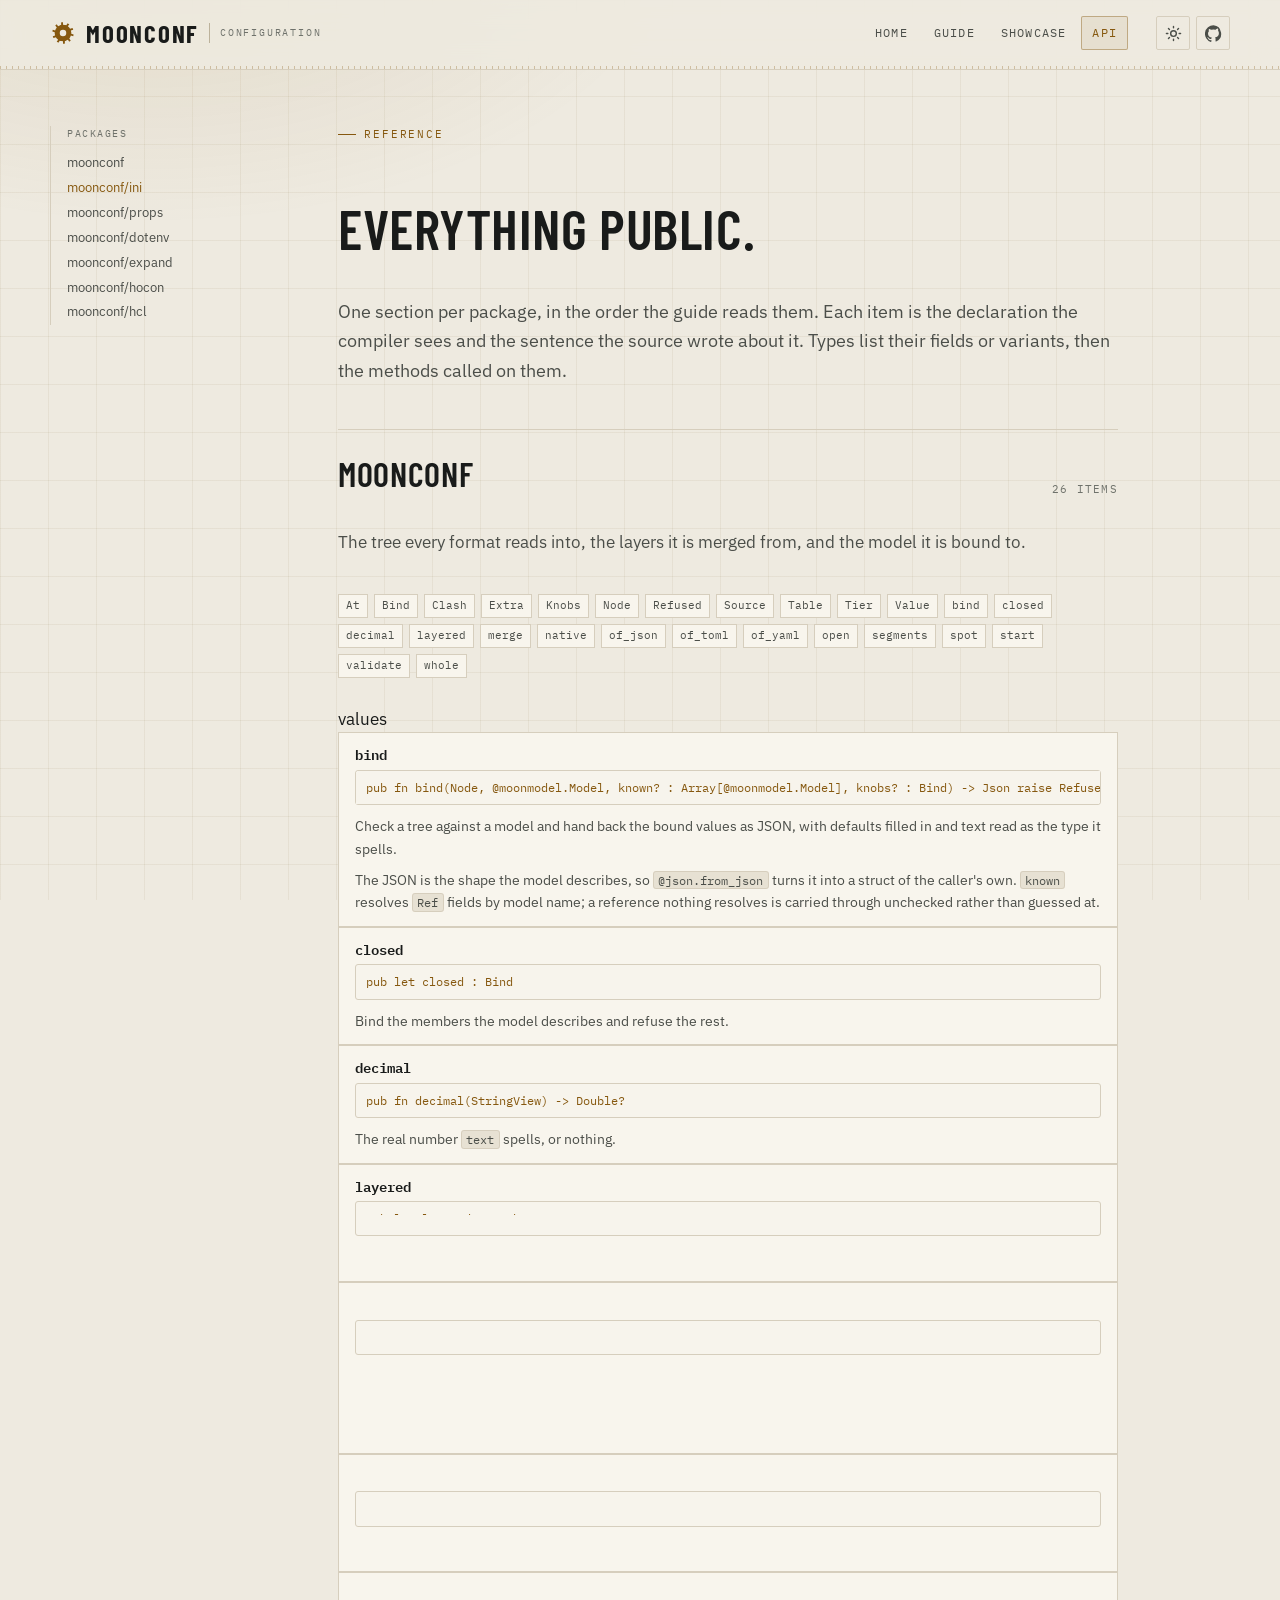
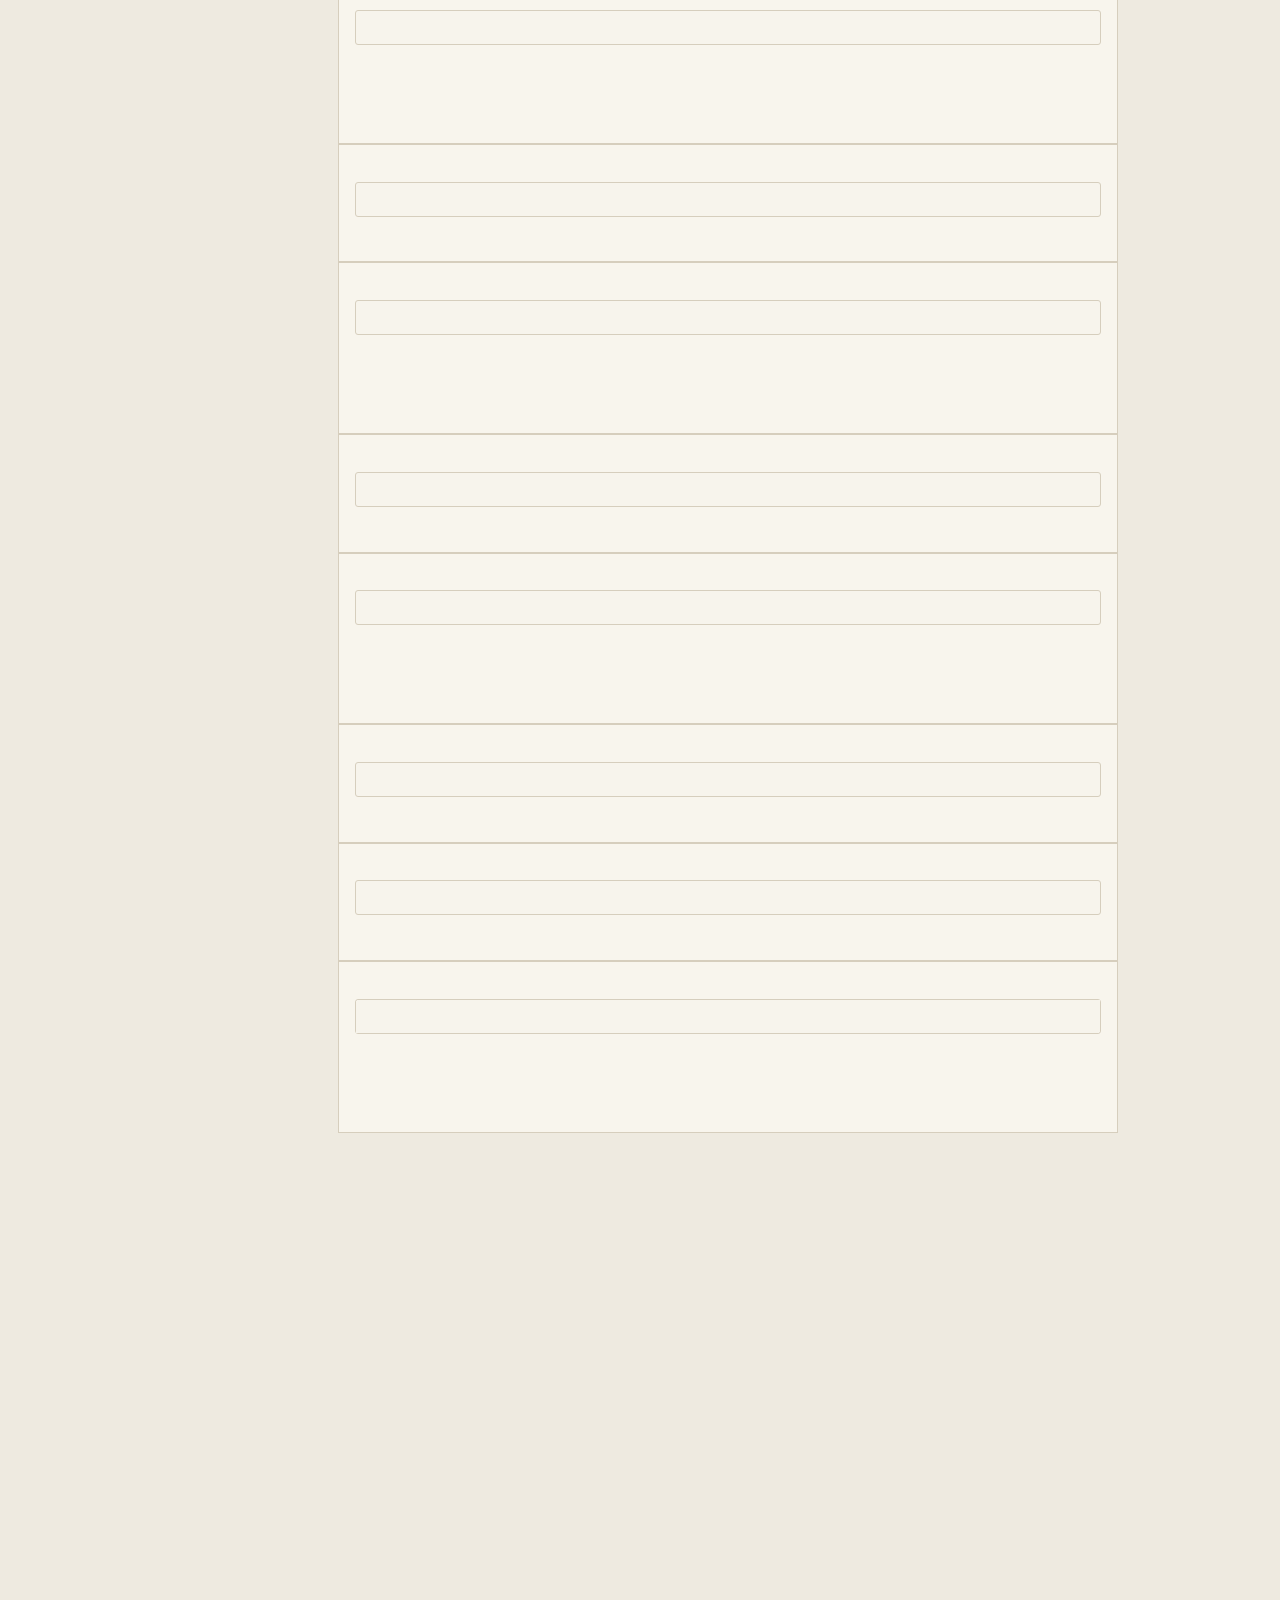
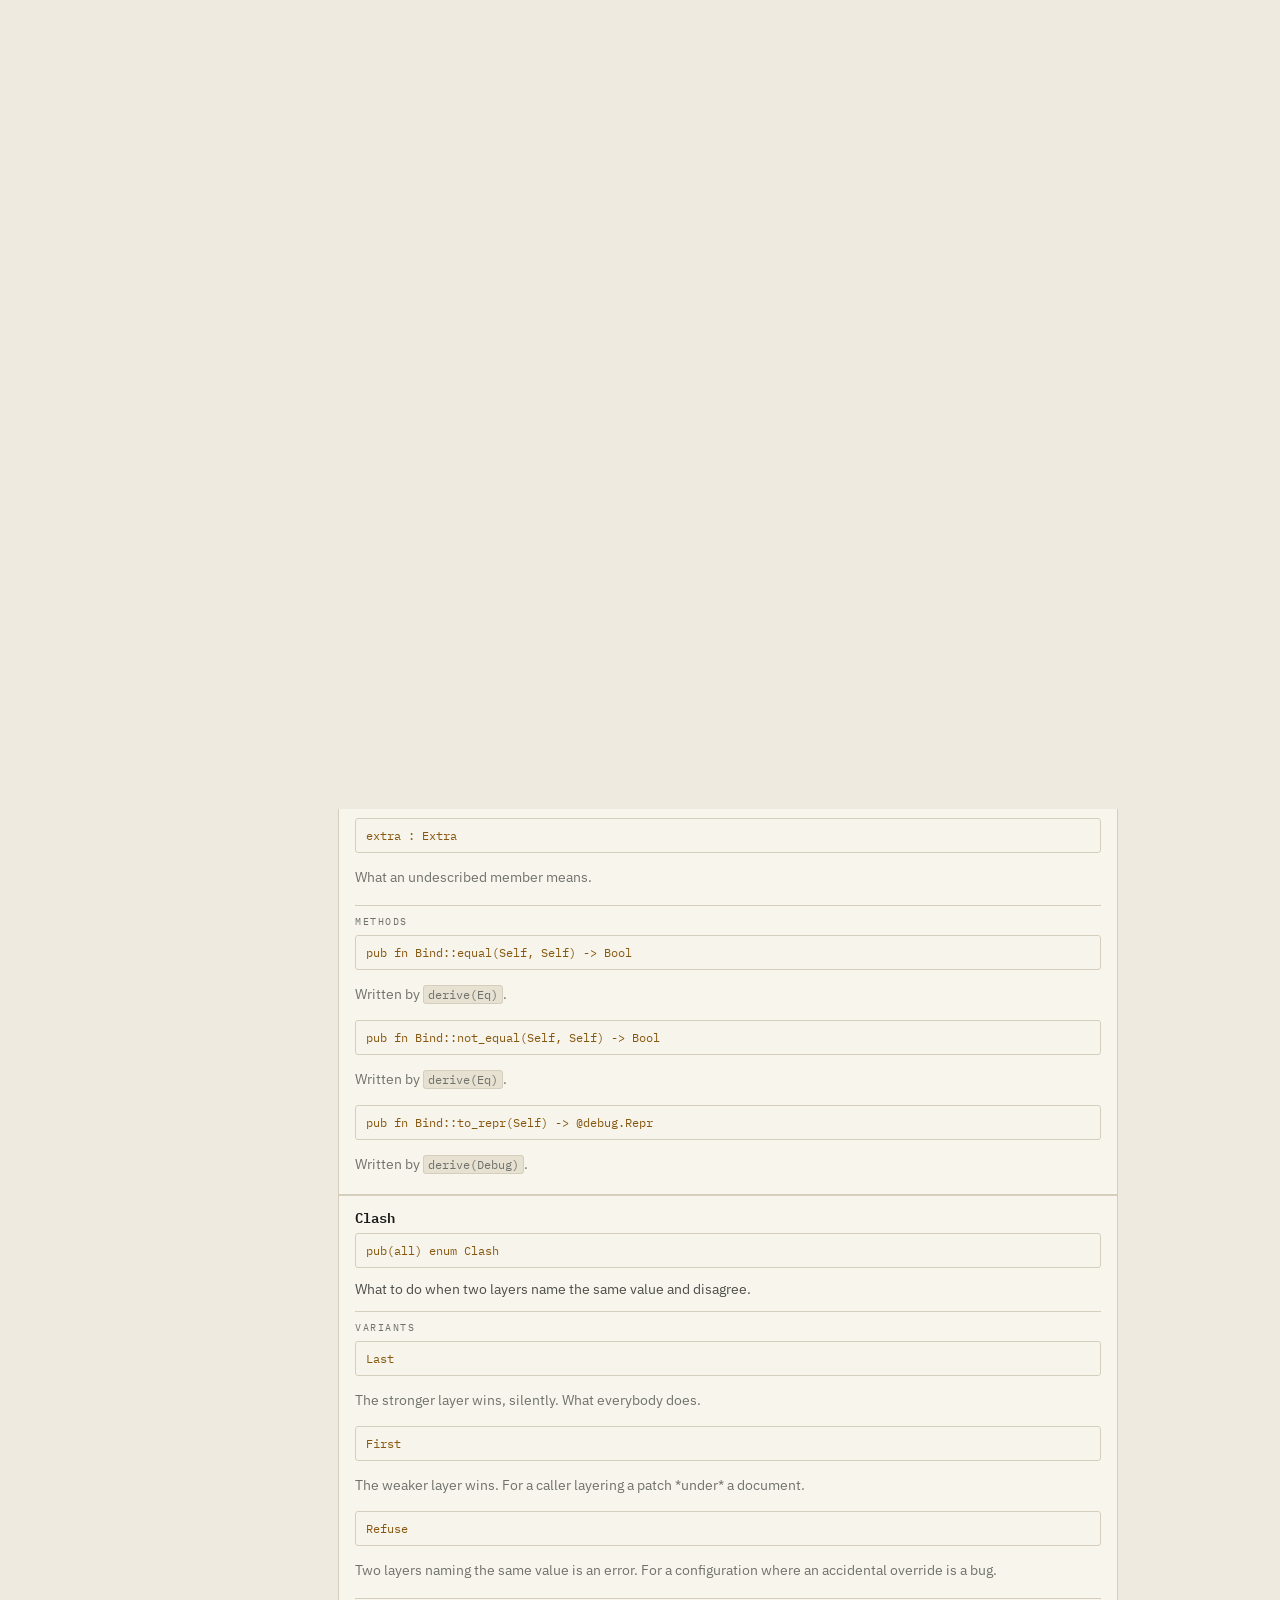
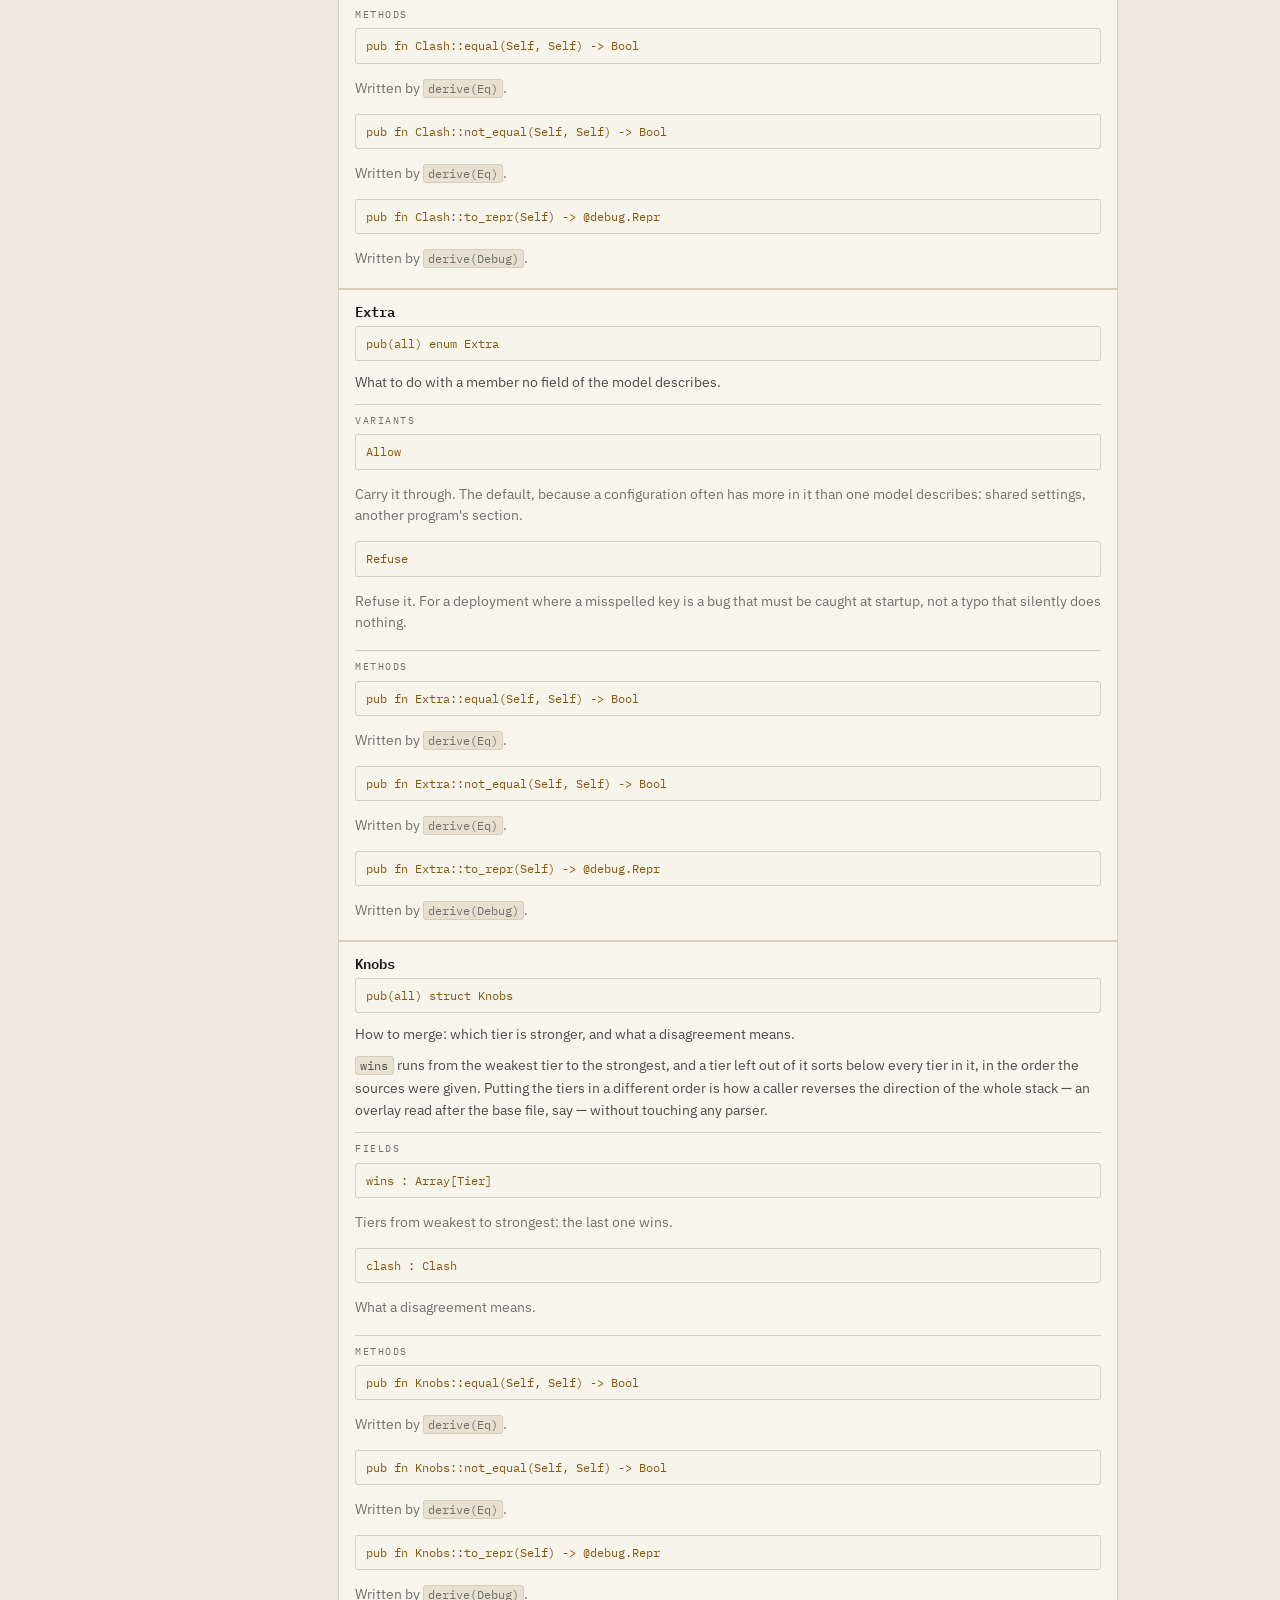
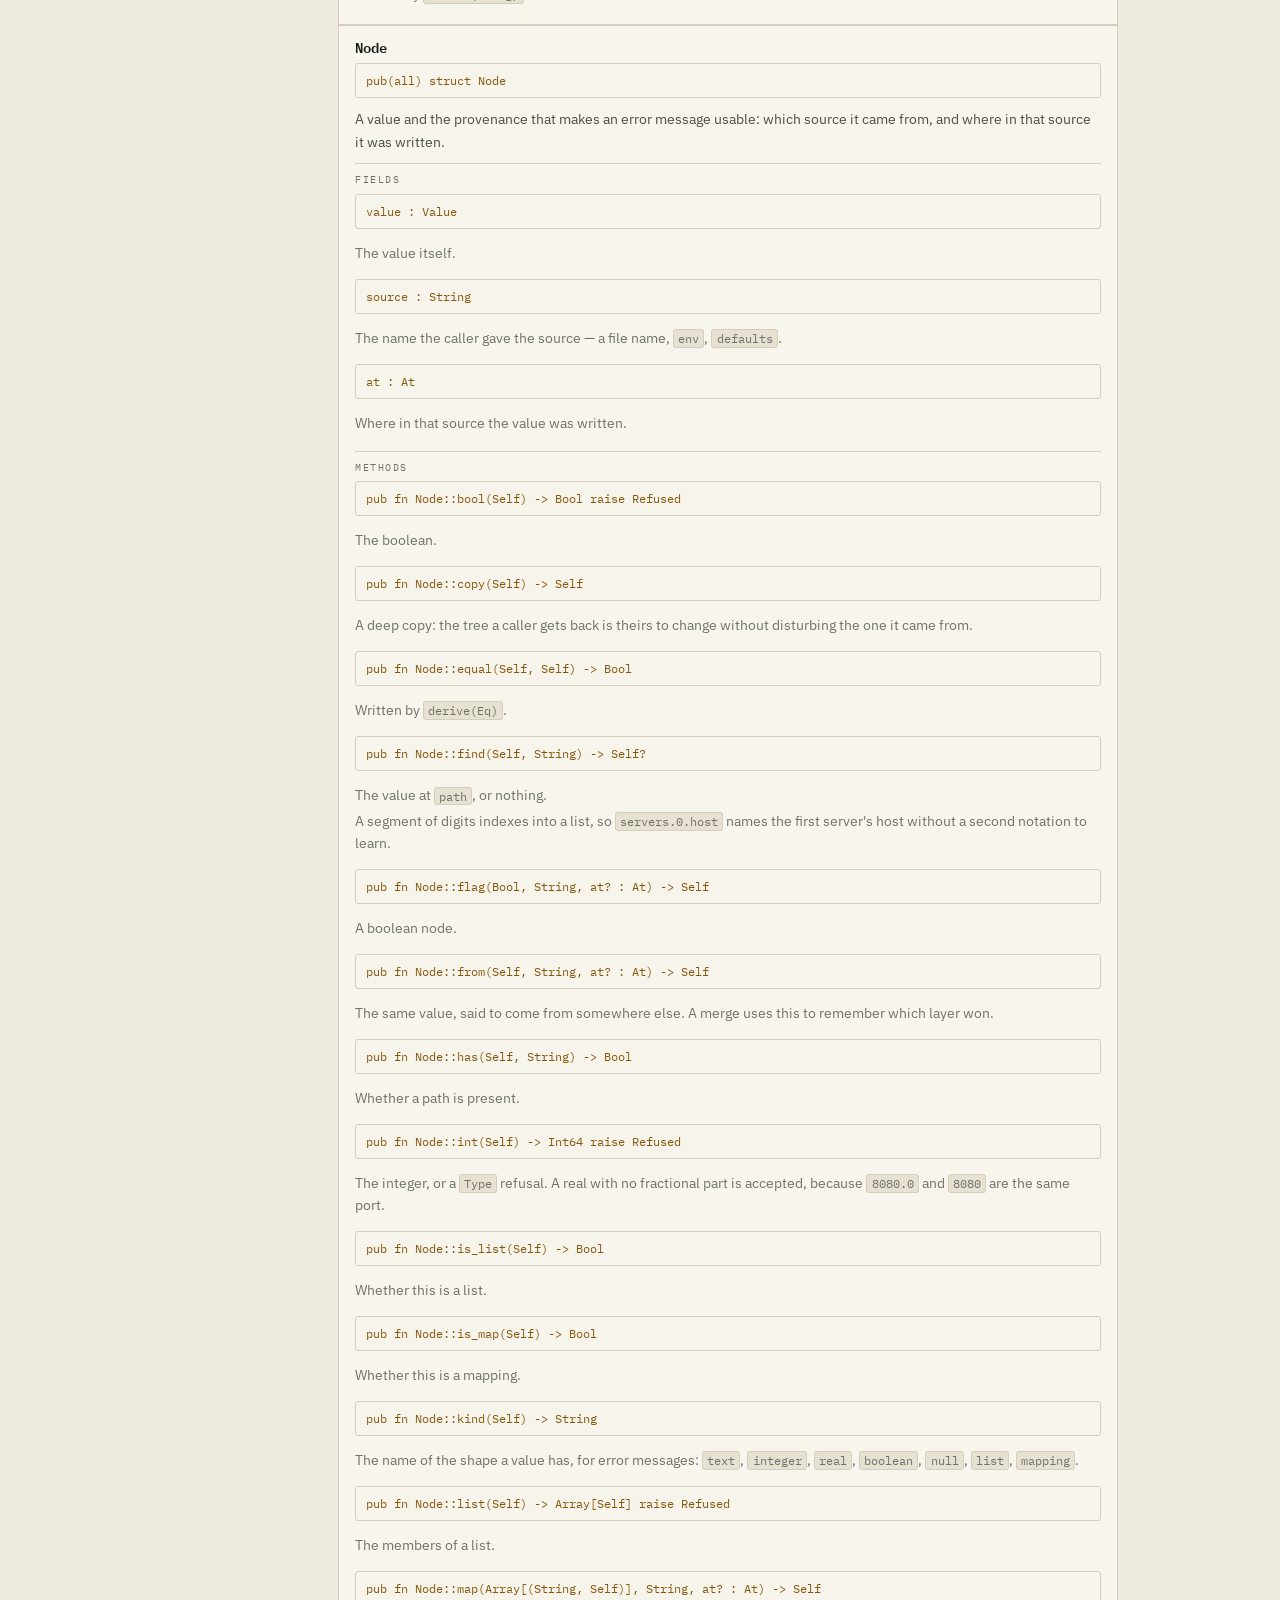
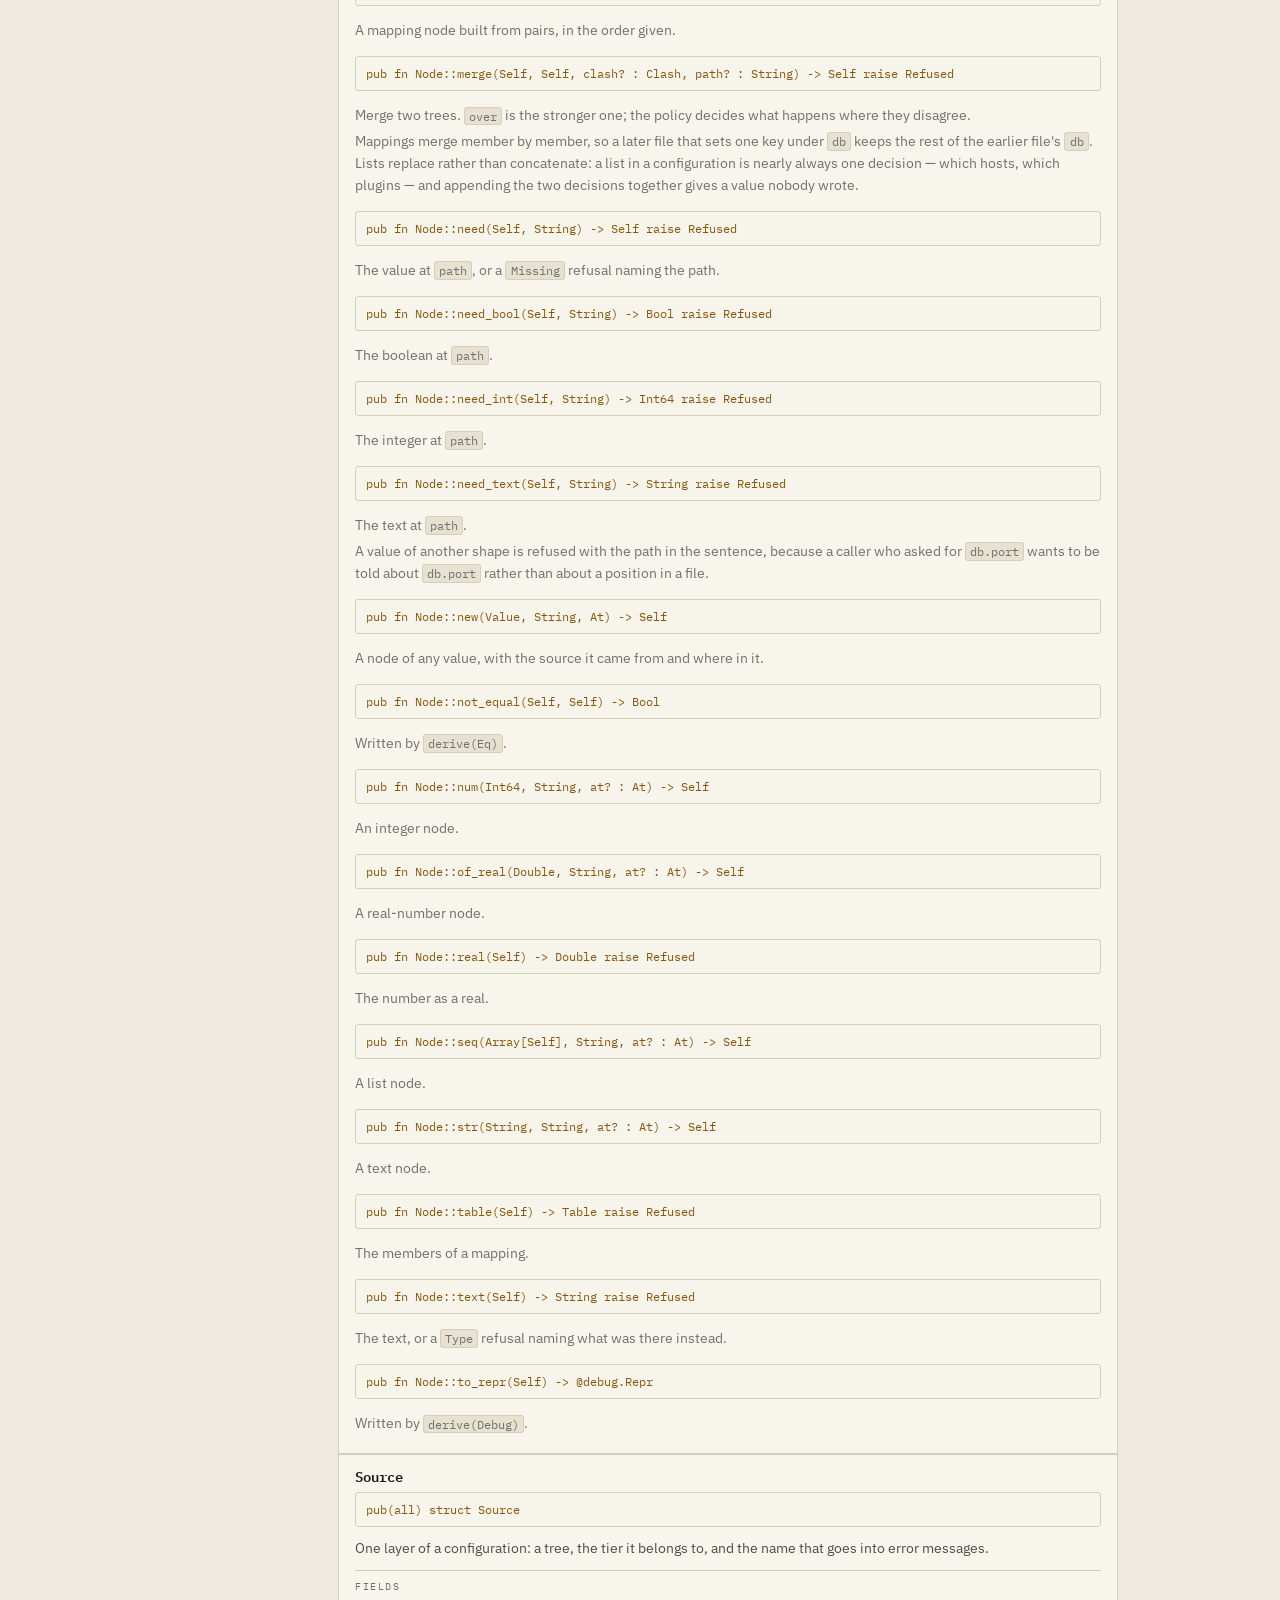
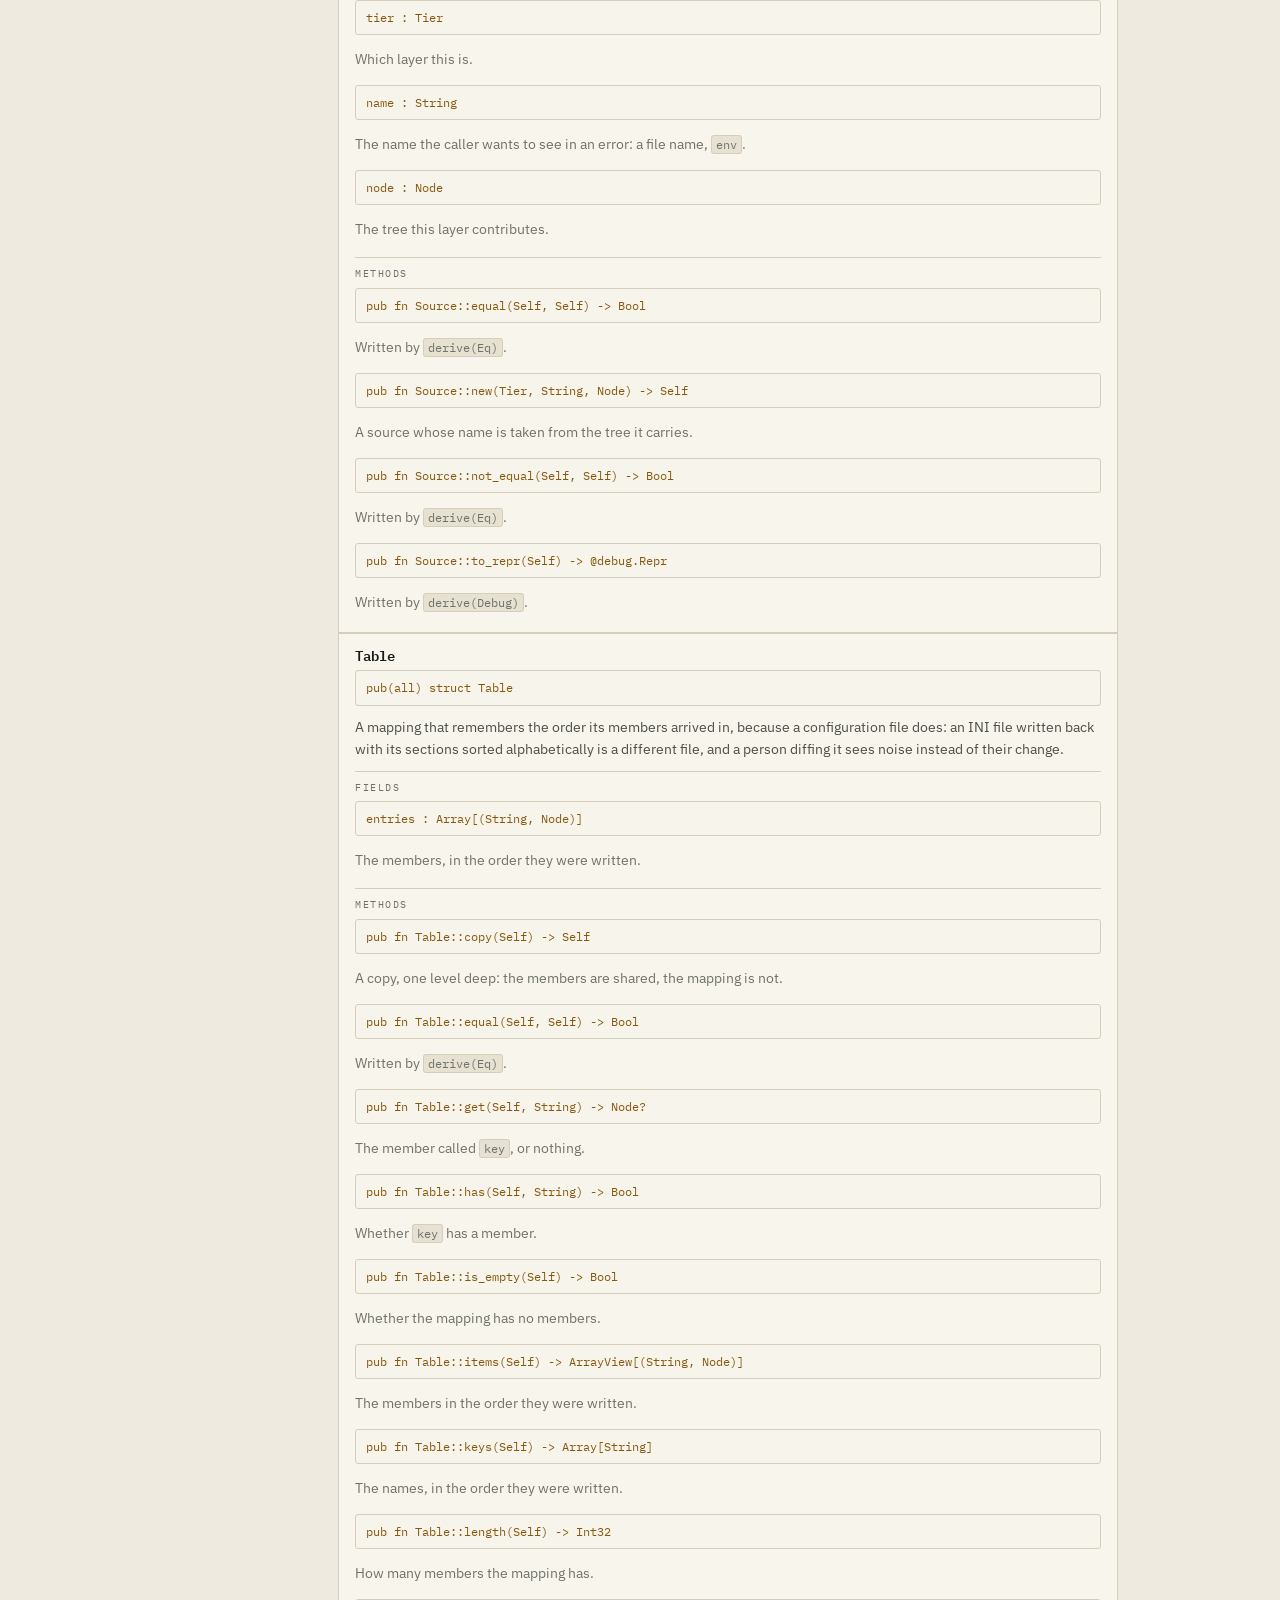
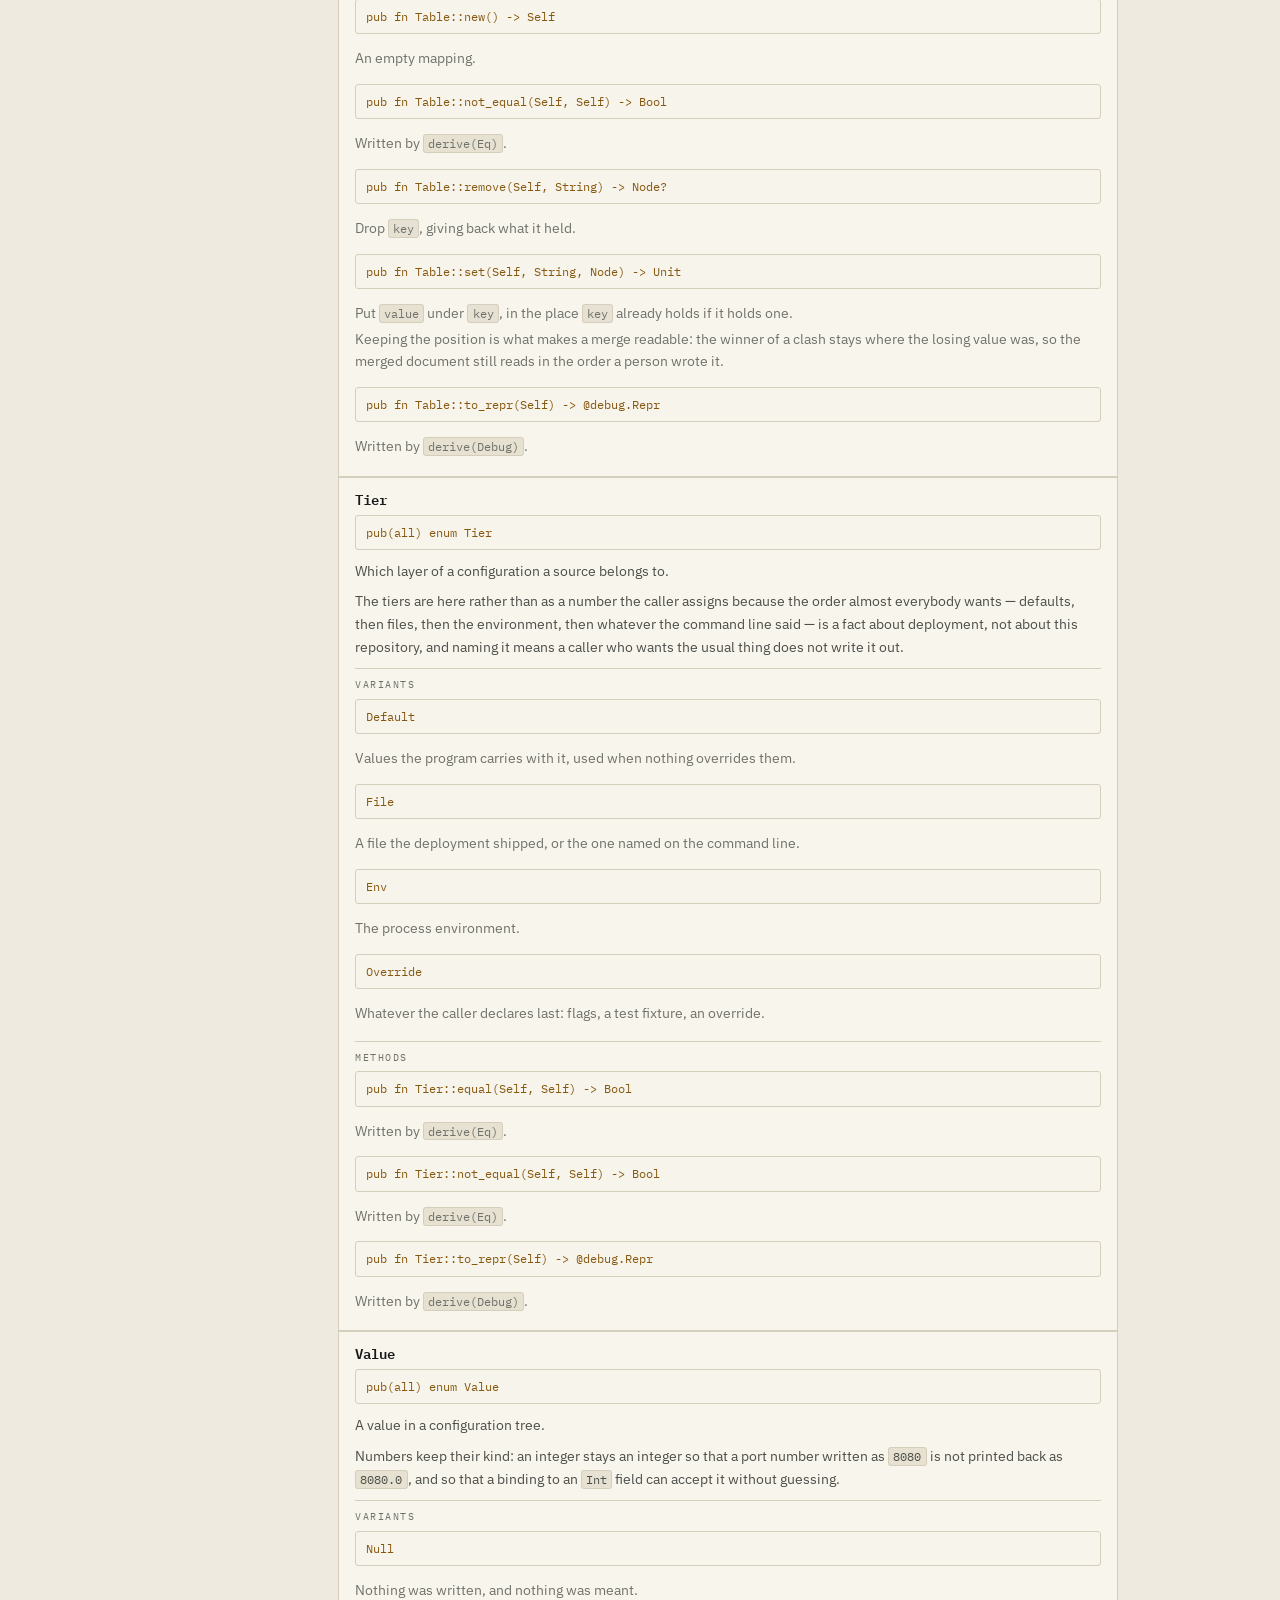
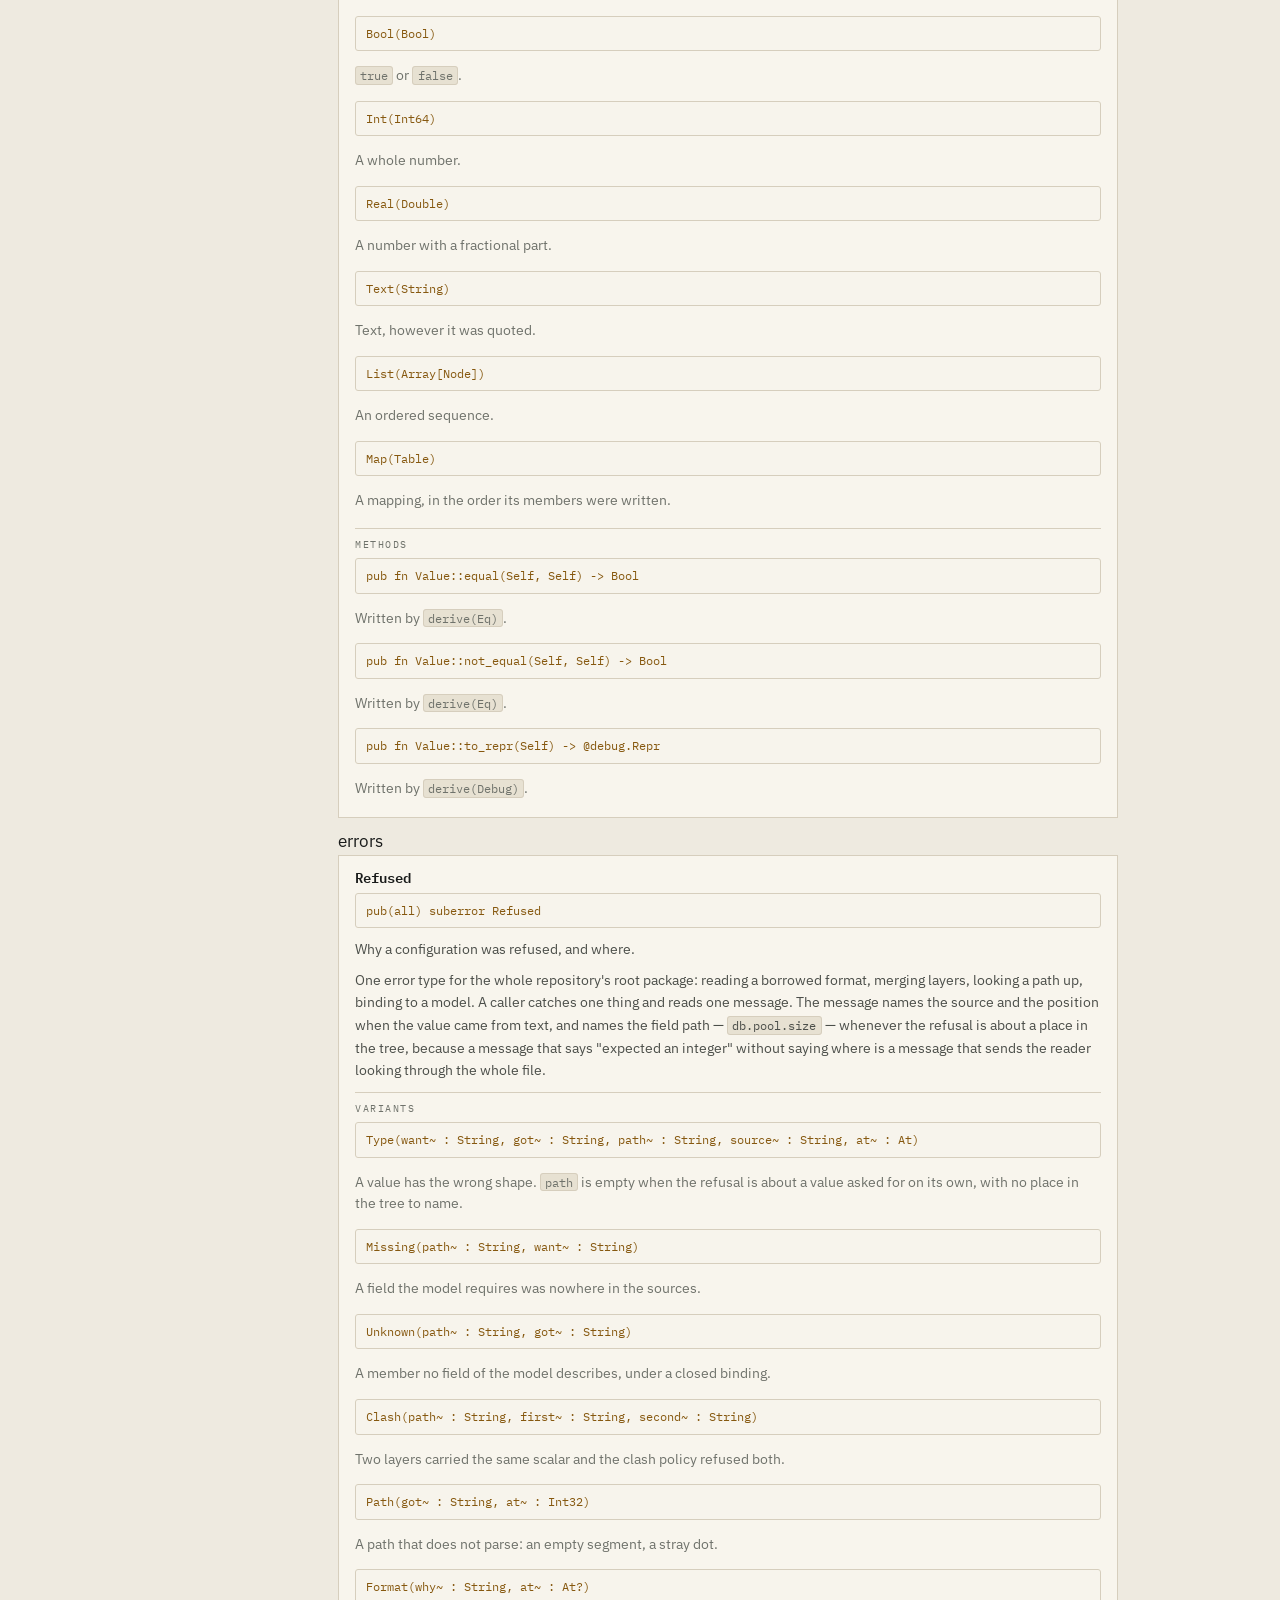
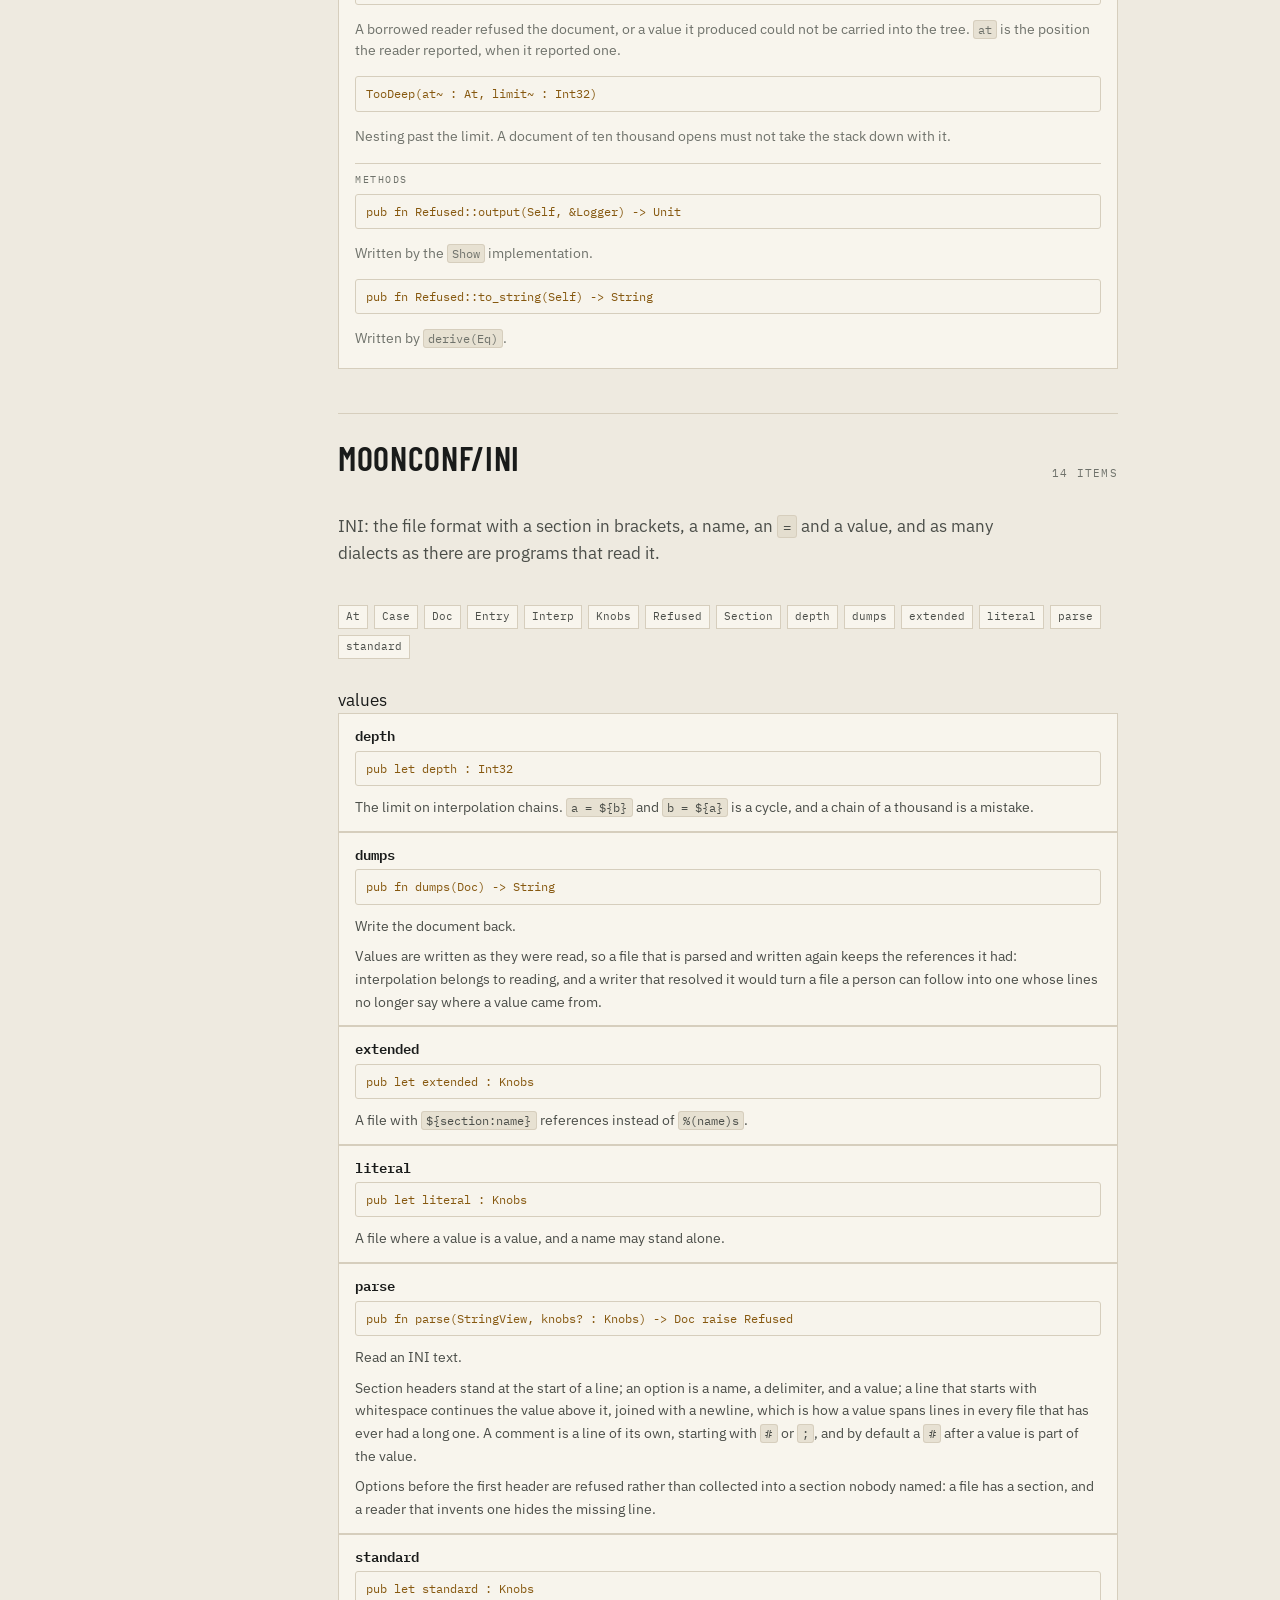
==== docs/api.html @ 4cb865c9 "docs(moonconf): a site with a bench, a guide and a reference generated from the packages. Signed-off" ====
<!DOCTYPE html>
<html lang="en">
  <head>
    <meta charset="utf-8" />
    <meta name="viewport" content="width=device-width, initial-scale=1" />
    <title>API — moonconf</title>
    <meta
      name="description"
      content="Every public package, type, value, field, method and error of moonconf, with the sentence its source wrote about it."
    />
    <link rel="stylesheet" href="assets/style.css?v=1" />
    <link
      rel="icon"
      href="data:image/svg+xml,%3Csvg xmlns='http://www.w3.org/2000/svg' viewBox='0 0 32 32'%3E%3Crect width='32' height='32' rx='4' fill='%230e1012'/%3E%3Ccircle cx='16' cy='16' r='8' fill='none' stroke='%23e0a94a' stroke-width='4' stroke-dasharray='3 3'/%3E%3Ccircle cx='16' cy='16' r='2.6' fill='%23e0a94a'/%3E%3C/svg%3E"
    />
    <link rel="preconnect" href="https://fonts.googleapis.com" />
    <link rel="preconnect" href="https://fonts.gstatic.com" crossorigin />
    <link
      href="https://fonts.googleapis.com/css2?family=Barlow+Condensed:wght@500;600;700&family=IBM+Plex+Mono:wght@400;500;600&family=IBM+Plex+Sans:wght@400;500;600&display=swap"
      rel="stylesheet"
    />
    <script>
      (function () {
        try {
          var theme = localStorage.getItem("moonconf-theme");
        } catch (error) {
          theme = null;
        }
        if (!theme) {
          theme = window.matchMedia("(prefers-color-scheme: dark)").matches
            ? "dark"
            : "light";
        }
        document.documentElement.setAttribute("data-theme", theme);
      })();
    </script>
  </head>
  <body>
    <a class="skip" href="#main">Skip to content</a>

    <header class="site-header">
      <div class="inner">
        <a class="wordmark" href="index.html">
          <svg class="gear" viewBox="0 0 32 32" aria-hidden="true">
            <path fill="currentColor" fill-rule="evenodd" d="M26.20 16.00 L26.16 16.90 L29.07 17.82 L28.95 18.58 L28.77 19.34 L28.55 20.08 L25.70 19.15 L24.78 21.19 L24.25 22.00 L23.69 22.70 L25.51 25.16 L24.96 25.70 L24.37 26.21 L23.76 26.68 L22.00 24.25 L20.05 25.36 L19.15 25.70 L18.29 25.94 L18.31 29.00 L17.54 29.11 L16.77 29.18 L16.00 29.20 L16.00 26.20 L13.77 25.95 L12.85 25.70 L12.01 25.39 L10.23 27.87 L9.54 27.51 L8.88 27.12 L8.24 26.68 L10.00 24.25 L8.35 22.75 L7.75 22.00 L7.25 21.25 L4.35 22.21 L4.01 21.52 L3.71 20.81 L3.45 20.08 L6.30 19.15 L5.85 16.96 L5.80 16.00 L5.84 15.10 L2.93 14.18 L3.05 13.42 L3.23 12.66 L3.45 11.92 L6.30 12.85 L7.22 10.81 L7.75 10.00 L8.31 9.30 L6.49 6.84 L7.04 6.30 L7.63 5.79 L8.24 5.32 L10.00 7.75 L11.95 6.64 L12.85 6.30 L13.71 6.06 L13.69 3.00 L14.46 2.89 L15.23 2.82 L16.00 2.80 L16.00 5.80 L18.23 6.05 L19.15 6.30 L19.99 6.61 L21.77 4.13 L22.46 4.49 L23.12 4.88 L23.76 5.32 L22.00 7.75 L23.65 9.25 L24.25 10.00 L24.75 10.75 L27.65 9.79 L27.99 10.48 L28.29 11.19 L28.55 11.92 L25.70 12.85 L26.15 15.04 Z M16.00 12.00 A4 4 0 1 0 16.00 20.00 A4 4 0 1 0 16.00 12.00 Z" />
          </svg>
          <span class="name">moonconf</span>
          <span class="dash" aria-hidden="true"></span>
          <span class="kind">configuration</span>
        </a>
        <nav class="site-nav" aria-label="Main">
          <a href="index.html">Home</a>
          <a href="guide.html">Guide</a>
          <a href="showcase.html">Showcase</a>
          <a href="api.html" aria-current="page">API</a>
        </nav>
        <div class="header-tools">
          <button class="icon-button" type="button" data-theme-toggle aria-label="Switch theme">
            <svg class="icon-sun" viewBox="0 0 24 24" fill="none" stroke="currentColor" stroke-width="2" stroke-linecap="round" aria-hidden="true">
              <circle cx="12" cy="12" r="4" />
              <path d="M12 2v2M12 20v2M4.9 4.9l1.4 1.4M17.7 17.7l1.4 1.4M2 12h2M20 12h2M4.9 19.1l1.4-1.4M17.7 6.3l1.4-1.4" />
            </svg>
            <svg class="icon-moon" viewBox="0 0 24 24" fill="none" stroke="currentColor" stroke-width="2" stroke-linecap="round" aria-hidden="true">
              <path d="M21 12.8A9 9 0 1 1 11.2 3a7 7 0 0 0 9.8 9.8z" />
            </svg>
          </button>
          <a
            class="icon-button"
            href="https://github.com/moonbitstack/moonconf"
            aria-label="GitHub repository"
          >
            <svg viewBox="0 0 24 24" fill="currentColor" aria-hidden="true">
              <path d="M12 .5a12 12 0 0 0-3.8 23.4c.6.1.8-.3.8-.6v-2c-3.3.7-4-1.6-4-1.6-.6-1.4-1.4-1.8-1.4-1.8-1-.7.1-.7.1-.7 1.2.1 1.8 1.2 1.8 1.2 1 1.8 2.8 1.3 3.5 1 .1-.8.4-1.3.8-1.6-2.7-.3-5.5-1.3-5.5-6 0-1.2.5-2.3 1.2-3.1-.1-.3-.5-1.5.1-3.2 0 0 1-.3 3.3 1.2a11.5 11.5 0 0 1 6 0C17.3 4.7 18.3 5 18.3 5c.6 1.7.2 2.9.1 3.2.8.8 1.2 1.9 1.2 3.1 0 4.7-2.8 5.7-5.5 6 .4.4.8 1.1.8 2.2v3.3c0 .3.2.7.8.6A12 12 0 0 0 12 .5z" />
            </svg>
          </a>
        </div>
      </div>
    </header>

    <main id="main" class="wrap">
      <div class="docs-layout">
        <aside class="docs-toc" aria-label="Packages">
          <div class="title">Packages</div>
          <a href="#root">moonconf</a><a href="#ini">moonconf/ini</a><a href="#props">moonconf/props</a><a href="#dotenv">moonconf/dotenv</a><a href="#expand">moonconf/expand</a><a href="#hocon">moonconf/hocon</a><a href="#hcl">moonconf/hcl</a>
        </aside>

        <div class="docs-body">
          <div class="section-head" style="margin-bottom: 26px">
            <div>
              <div class="kicker">Reference</div>
              <h2 style="font-size: clamp(38px, 5vw, 56px)">Everything public.</h2>
            </div>
          </div>
          <p class="lead">
            One section per package, in the order the guide reads them. Each item
            is the declaration the compiler sees and the sentence the source wrote
            about it. Types list their fields or variants, then the methods called
            on them.
          </p>
          <section class="api-package" id="root"><div class="section-head" style="margin-bottom: 18px"><div><h2 style="font-size: 34px">moonconf</h2></div><div class="aside">26 items</div><p>The tree every format reads into, the layers it is merged from, and the model it is bound to.</p></div><div class="api-body"><div class="api-jump"><a href="#root-at">At</a><a href="#root-bind">Bind</a><a href="#root-clash">Clash</a><a href="#root-extra">Extra</a><a href="#root-knobs">Knobs</a><a href="#root-node">Node</a><a href="#root-refused">Refused</a><a href="#root-source">Source</a><a href="#root-table">Table</a><a href="#root-tier">Tier</a><a href="#root-value">Value</a><a href="#root-bind">bind</a><a href="#root-closed">closed</a><a href="#root-decimal">decimal</a><a href="#root-layered">layered</a><a href="#root-merge">merge</a><a href="#root-native">native</a><a href="#root-of_json">of_json</a><a href="#root-of_toml">of_toml</a><a href="#root-of_yaml">of_yaml</a><a href="#root-open">open</a><a href="#root-segments">segments</a><a href="#root-spot">spot</a><a href="#root-start">start</a><a href="#root-validate">validate</a><a href="#root-whole">whole</a></div><div class="api-group"><div class="api-group-label">values</div><article class="api-item" id="root-bind"><h3>bind</h3><code class="api-signature">pub fn bind(Node, @moonmodel.Model, known? : Array[@moonmodel.Model], knobs? : Bind) -&gt; Json raise Refused</code><p>Check a tree against a model and hand back the bound values as JSON, with defaults filled in and text read as the type it spells.</p>
<p>The JSON is the shape the model describes, so <code>@json.from_json</code> turns it into a struct of the caller's own. <code>known</code> resolves <code>Ref</code> fields by model name; a reference nothing resolves is carried through unchecked rather than guessed at.</p></article><article class="api-item" id="root-closed"><h3>closed</h3><code class="api-signature">pub let closed : Bind</code><p>Bind the members the model describes and refuse the rest.</p></article><article class="api-item" id="root-decimal"><h3>decimal</h3><code class="api-signature">pub fn decimal(StringView) -&gt; Double?</code><p>The real number <code>text</code> spells, or nothing.</p></article><article class="api-item" id="root-layered"><h3>layered</h3><code class="api-signature">pub let layered : Knobs</code><p>Defaults below files below the environment below explicit overrides, with the stronger layer winning.</p></article><article class="api-item" id="root-merge"><h3>merge</h3><code class="api-signature">pub fn merge(Array[Source], knobs? : Knobs) -&gt; Node raise Refused</code><p>Merge a whole stack, weakest first, in the order <code>knobs</code> asks for.</p>
<p>Sources of the same tier keep the order they were given, so <code>Source</code> order is the tie-break and a caller never has to number anything.</p></article><article class="api-item" id="root-native"><h3>native</h3><code class="api-signature">pub fn native(Node) -&gt; Json</code><p>The tree as JSON, keeping the shape and dropping the provenance.</p></article><article class="api-item" id="root-of_json"><h3>of_json</h3><code class="api-signature">pub fn of_json(StringView, source? : String) -&gt; Node raise Refused</code><p>Read a JSON document into the tree.</p>
<p>Positions are not carried: the reader this borrows reports where it refused, not where each value sat, so a value carries the source name and the first position. A refusal keeps the reader's own position.</p></article><article class="api-item" id="root-of_toml"><h3>of_toml</h3><code class="api-signature">pub fn of_toml(StringView, source? : String) -&gt; Node raise Refused</code><p>Read a TOML document into the tree.</p></article><article class="api-item" id="root-of_yaml"><h3>of_yaml</h3><code class="api-signature">pub fn of_yaml(StringView, source? : String) -&gt; Node raise Refused</code><p>Read a YAML document into the tree.</p>
<p>One document, in YAML 1.2 core schema. Anchors, aliases and merge keys are resolved by the reader; what arrives here is the value.</p></article><article class="api-item" id="root-open"><h3>open</h3><code class="api-signature">pub let open : Bind</code><p>Bind the members the model describes and carry the rest through.</p></article><article class="api-item" id="root-segments"><h3>segments</h3><code class="api-signature">pub fn segments(String) -&gt; Array[String] raise Refused</code><p>Split a dotted path into its segments.</p>
<p>A dot separates members; <code>\.</code> is a literal dot, so a key that contains one can still be named. An empty segment — <code>a..b</code>, <code>.a</code>, <code>a.</code> — is refused rather than skipped, because a path with a hole in it is a typo.</p></article><article class="api-item" id="root-spot"><h3>spot</h3><code class="api-signature">pub fn spot(String, At) -&gt; String</code><p>The source and position part of a refusal, rendered as <code>name@line:column</code>.</p></article><article class="api-item" id="root-start"><h3>start</h3><code class="api-signature">pub let start : At</code><p>The first position in a source: what to use when nothing better is known.</p></article><article class="api-item" id="root-validate"><h3>validate</h3><code class="api-signature">pub fn validate(Node, @moonmodel.Model, known? : Array[@moonmodel.Model], knobs? : Bind) -&gt; Array[Refused]</code><p>Every way <code>node</code> fails to be what <code>model</code> describes, in tree order.</p>
<p>Binding stops at the first refusal, because a caller who is going to fail wants one clear message. A caller who wants to show a person everything wrong with a file at once uses this: it walks the whole tree and collects.</p></article><article class="api-item" id="root-whole"><h3>whole</h3><code class="api-signature">pub fn whole(StringView) -&gt; Int64?</code><p>The whole number <code>text</code> spells, or nothing.</p>
<p>Configuration text is mostly digits that a program has to read as a number, and the readers in this repository refuse rather than guess. Nothing is trimmed here: a value with a space in it is not a number, and saying so is better than quietly accepting it.</p></article></div><div class="api-group"><div class="api-group-label">types</div><article class="api-item" id="root-at"><h3>At</h3><code class="api-signature">pub(all) struct At</code><p>Where in a document a value was written.</p>
<p>The offset is in UTF-16 code units from the start of the source, which is what a <code>StringView</code> indexes by. Line and column are one-based, because that is how an editor counts, and an error a reader cannot find in their file is half an error.</p>
<p>A source that does not report positions — the JSON, YAML and TOML readers this package borrows keep the tree but not the offsets — fills in <code>{ at: 0, line: 1, column: 1 }</code>, and says so where it matters.</p><div class="api-members"><div class="api-label">Fields</div><ul><li><span class="api-member"><code class="api-signature">at : Int32</code></span><p>The offset in UTF-16 code units from the start of the source.</p></li><li><span class="api-member"><code class="api-signature">line : Int32</code></span><p>The line the offset is on, counting from one.</p></li><li><span class="api-member"><code class="api-signature">column : Int32</code></span><p>The column the offset is at, counting from one.</p></li></ul></div><div class="api-members"><div class="api-label">Methods</div><ul><li><span class="api-member"><code class="api-signature">pub fn At::equal(Self, Self) -&gt; Bool</code></span><p>Written by <code>derive(Eq)</code>.</p></li><li><span class="api-member"><code class="api-signature">pub fn At::not_equal(Self, Self) -&gt; Bool</code></span><p>Written by <code>derive(Eq)</code>.</p></li><li><span class="api-member"><code class="api-signature">pub fn At::of(StringView, Int32) -&gt; Self</code></span><p>The position of <code>offset</code> in <code>text</code>, counted only when something has already gone wrong.</p></li><li><span class="api-member"><code class="api-signature">pub fn At::to_repr(Self) -&gt; @debug.Repr</code></span><p>Written by <code>derive(Debug)</code>.</p></li></ul></div></article><article class="api-item" id="root-bind"><h3>Bind</h3><code class="api-signature">pub(all) struct Bind</code><p>How to bind.</p><div class="api-members"><div class="api-label">Fields</div><ul><li><span class="api-member"><code class="api-signature">extra : Extra</code></span><p>What an undescribed member means.</p></li></ul></div><div class="api-members"><div class="api-label">Methods</div><ul><li><span class="api-member"><code class="api-signature">pub fn Bind::equal(Self, Self) -&gt; Bool</code></span><p>Written by <code>derive(Eq)</code>.</p></li><li><span class="api-member"><code class="api-signature">pub fn Bind::not_equal(Self, Self) -&gt; Bool</code></span><p>Written by <code>derive(Eq)</code>.</p></li><li><span class="api-member"><code class="api-signature">pub fn Bind::to_repr(Self) -&gt; @debug.Repr</code></span><p>Written by <code>derive(Debug)</code>.</p></li></ul></div></article><article class="api-item" id="root-clash"><h3>Clash</h3><code class="api-signature">pub(all) enum Clash</code><p>What to do when two layers name the same value and disagree.</p><div class="api-members"><div class="api-label">Variants</div><ul><li><span class="api-member"><code class="api-signature">Last</code></span><p>The stronger layer wins, silently. What everybody does.</p></li><li><span class="api-member"><code class="api-signature">First</code></span><p>The weaker layer wins. For a caller layering a patch *under* a document.</p></li><li><span class="api-member"><code class="api-signature">Refuse</code></span><p>Two layers naming the same value is an error. For a configuration where an accidental override is a bug.</p></li></ul></div><div class="api-members"><div class="api-label">Methods</div><ul><li><span class="api-member"><code class="api-signature">pub fn Clash::equal(Self, Self) -&gt; Bool</code></span><p>Written by <code>derive(Eq)</code>.</p></li><li><span class="api-member"><code class="api-signature">pub fn Clash::not_equal(Self, Self) -&gt; Bool</code></span><p>Written by <code>derive(Eq)</code>.</p></li><li><span class="api-member"><code class="api-signature">pub fn Clash::to_repr(Self) -&gt; @debug.Repr</code></span><p>Written by <code>derive(Debug)</code>.</p></li></ul></div></article><article class="api-item" id="root-extra"><h3>Extra</h3><code class="api-signature">pub(all) enum Extra</code><p>What to do with a member no field of the model describes.</p><div class="api-members"><div class="api-label">Variants</div><ul><li><span class="api-member"><code class="api-signature">Allow</code></span><p>Carry it through. The default, because a configuration often has more in it than one model describes: shared settings, another program's section.</p></li><li><span class="api-member"><code class="api-signature">Refuse</code></span><p>Refuse it. For a deployment where a misspelled key is a bug that must be caught at startup, not a typo that silently does nothing.</p></li></ul></div><div class="api-members"><div class="api-label">Methods</div><ul><li><span class="api-member"><code class="api-signature">pub fn Extra::equal(Self, Self) -&gt; Bool</code></span><p>Written by <code>derive(Eq)</code>.</p></li><li><span class="api-member"><code class="api-signature">pub fn Extra::not_equal(Self, Self) -&gt; Bool</code></span><p>Written by <code>derive(Eq)</code>.</p></li><li><span class="api-member"><code class="api-signature">pub fn Extra::to_repr(Self) -&gt; @debug.Repr</code></span><p>Written by <code>derive(Debug)</code>.</p></li></ul></div></article><article class="api-item" id="root-knobs"><h3>Knobs</h3><code class="api-signature">pub(all) struct Knobs</code><p>How to merge: which tier is stronger, and what a disagreement means.</p>
<p><code>wins</code> runs from the weakest tier to the strongest, and a tier left out of it sorts below every tier in it, in the order the sources were given. Putting the tiers in a different order is how a caller reverses the direction of the whole stack — an overlay read after the base file, say — without touching any parser.</p><div class="api-members"><div class="api-label">Fields</div><ul><li><span class="api-member"><code class="api-signature">wins : Array[Tier]</code></span><p>Tiers from weakest to strongest: the last one wins.</p></li><li><span class="api-member"><code class="api-signature">clash : Clash</code></span><p>What a disagreement means.</p></li></ul></div><div class="api-members"><div class="api-label">Methods</div><ul><li><span class="api-member"><code class="api-signature">pub fn Knobs::equal(Self, Self) -&gt; Bool</code></span><p>Written by <code>derive(Eq)</code>.</p></li><li><span class="api-member"><code class="api-signature">pub fn Knobs::not_equal(Self, Self) -&gt; Bool</code></span><p>Written by <code>derive(Eq)</code>.</p></li><li><span class="api-member"><code class="api-signature">pub fn Knobs::to_repr(Self) -&gt; @debug.Repr</code></span><p>Written by <code>derive(Debug)</code>.</p></li></ul></div></article><article class="api-item" id="root-node"><h3>Node</h3><code class="api-signature">pub(all) struct Node</code><p>A value and the provenance that makes an error message usable: which source it came from, and where in that source it was written.</p><div class="api-members"><div class="api-label">Fields</div><ul><li><span class="api-member"><code class="api-signature">value : Value</code></span><p>The value itself.</p></li><li><span class="api-member"><code class="api-signature">source : String</code></span><p>The name the caller gave the source — a file name, <code>env</code>, <code>defaults</code>.</p></li><li><span class="api-member"><code class="api-signature">at : At</code></span><p>Where in that source the value was written.</p></li></ul></div><div class="api-members"><div class="api-label">Methods</div><ul><li><span class="api-member"><code class="api-signature">pub fn Node::bool(Self) -&gt; Bool raise Refused</code></span><p>The boolean.</p></li><li><span class="api-member"><code class="api-signature">pub fn Node::copy(Self) -&gt; Self</code></span><p>A deep copy: the tree a caller gets back is theirs to change without disturbing the one it came from.</p></li><li><span class="api-member"><code class="api-signature">pub fn Node::equal(Self, Self) -&gt; Bool</code></span><p>Written by <code>derive(Eq)</code>.</p></li><li><span class="api-member"><code class="api-signature">pub fn Node::find(Self, String) -&gt; Self?</code></span><p>The value at <code>path</code>, or nothing.</p>
<p>A segment of digits indexes into a list, so <code>servers.0.host</code> names the first server's host without a second notation to learn.</p></li><li><span class="api-member"><code class="api-signature">pub fn Node::flag(Bool, String, at? : At) -&gt; Self</code></span><p>A boolean node.</p></li><li><span class="api-member"><code class="api-signature">pub fn Node::from(Self, String, at? : At) -&gt; Self</code></span><p>The same value, said to come from somewhere else. A merge uses this to remember which layer won.</p></li><li><span class="api-member"><code class="api-signature">pub fn Node::has(Self, String) -&gt; Bool</code></span><p>Whether a path is present.</p></li><li><span class="api-member"><code class="api-signature">pub fn Node::int(Self) -&gt; Int64 raise Refused</code></span><p>The integer, or a <code>Type</code> refusal. A real with no fractional part is accepted, because <code>8080.0</code> and <code>8080</code> are the same port.</p></li><li><span class="api-member"><code class="api-signature">pub fn Node::is_list(Self) -&gt; Bool</code></span><p>Whether this is a list.</p></li><li><span class="api-member"><code class="api-signature">pub fn Node::is_map(Self) -&gt; Bool</code></span><p>Whether this is a mapping.</p></li><li><span class="api-member"><code class="api-signature">pub fn Node::kind(Self) -&gt; String</code></span><p>The name of the shape a value has, for error messages: <code>text</code>, <code>integer</code>, <code>real</code>, <code>boolean</code>, <code>null</code>, <code>list</code>, <code>mapping</code>.</p></li><li><span class="api-member"><code class="api-signature">pub fn Node::list(Self) -&gt; Array[Self] raise Refused</code></span><p>The members of a list.</p></li><li><span class="api-member"><code class="api-signature">pub fn Node::map(Array[(String, Self)], String, at? : At) -&gt; Self</code></span><p>A mapping node built from pairs, in the order given.</p></li><li><span class="api-member"><code class="api-signature">pub fn Node::merge(Self, Self, clash? : Clash, path? : String) -&gt; Self raise Refused</code></span><p>Merge two trees. <code>over</code> is the stronger one; the policy decides what happens where they disagree.</p>
<p>Mappings merge member by member, so a later file that sets one key under <code>db</code> keeps the rest of the earlier file's <code>db</code>. Lists replace rather than concatenate: a list in a configuration is nearly always one decision — which hosts, which plugins — and appending the two decisions together gives a value nobody wrote.</p></li><li><span class="api-member"><code class="api-signature">pub fn Node::need(Self, String) -&gt; Self raise Refused</code></span><p>The value at <code>path</code>, or a <code>Missing</code> refusal naming the path.</p></li><li><span class="api-member"><code class="api-signature">pub fn Node::need_bool(Self, String) -&gt; Bool raise Refused</code></span><p>The boolean at <code>path</code>.</p></li><li><span class="api-member"><code class="api-signature">pub fn Node::need_int(Self, String) -&gt; Int64 raise Refused</code></span><p>The integer at <code>path</code>.</p></li><li><span class="api-member"><code class="api-signature">pub fn Node::need_text(Self, String) -&gt; String raise Refused</code></span><p>The text at <code>path</code>.</p>
<p>A value of another shape is refused with the path in the sentence, because a caller who asked for <code>db.port</code> wants to be told about <code>db.port</code> rather than about a position in a file.</p></li><li><span class="api-member"><code class="api-signature">pub fn Node::new(Value, String, At) -&gt; Self</code></span><p>A node of any value, with the source it came from and where in it.</p></li><li><span class="api-member"><code class="api-signature">pub fn Node::not_equal(Self, Self) -&gt; Bool</code></span><p>Written by <code>derive(Eq)</code>.</p></li><li><span class="api-member"><code class="api-signature">pub fn Node::num(Int64, String, at? : At) -&gt; Self</code></span><p>An integer node.</p></li><li><span class="api-member"><code class="api-signature">pub fn Node::of_real(Double, String, at? : At) -&gt; Self</code></span><p>A real-number node.</p></li><li><span class="api-member"><code class="api-signature">pub fn Node::real(Self) -&gt; Double raise Refused</code></span><p>The number as a real.</p></li><li><span class="api-member"><code class="api-signature">pub fn Node::seq(Array[Self], String, at? : At) -&gt; Self</code></span><p>A list node.</p></li><li><span class="api-member"><code class="api-signature">pub fn Node::str(String, String, at? : At) -&gt; Self</code></span><p>A text node.</p></li><li><span class="api-member"><code class="api-signature">pub fn Node::table(Self) -&gt; Table raise Refused</code></span><p>The members of a mapping.</p></li><li><span class="api-member"><code class="api-signature">pub fn Node::text(Self) -&gt; String raise Refused</code></span><p>The text, or a <code>Type</code> refusal naming what was there instead.</p></li><li><span class="api-member"><code class="api-signature">pub fn Node::to_repr(Self) -&gt; @debug.Repr</code></span><p>Written by <code>derive(Debug)</code>.</p></li></ul></div></article><article class="api-item" id="root-source"><h3>Source</h3><code class="api-signature">pub(all) struct Source</code><p>One layer of a configuration: a tree, the tier it belongs to, and the name that goes into error messages.</p><div class="api-members"><div class="api-label">Fields</div><ul><li><span class="api-member"><code class="api-signature">tier : Tier</code></span><p>Which layer this is.</p></li><li><span class="api-member"><code class="api-signature">name : String</code></span><p>The name the caller wants to see in an error: a file name, <code>env</code>.</p></li><li><span class="api-member"><code class="api-signature">node : Node</code></span><p>The tree this layer contributes.</p></li></ul></div><div class="api-members"><div class="api-label">Methods</div><ul><li><span class="api-member"><code class="api-signature">pub fn Source::equal(Self, Self) -&gt; Bool</code></span><p>Written by <code>derive(Eq)</code>.</p></li><li><span class="api-member"><code class="api-signature">pub fn Source::new(Tier, String, Node) -&gt; Self</code></span><p>A source whose name is taken from the tree it carries.</p></li><li><span class="api-member"><code class="api-signature">pub fn Source::not_equal(Self, Self) -&gt; Bool</code></span><p>Written by <code>derive(Eq)</code>.</p></li><li><span class="api-member"><code class="api-signature">pub fn Source::to_repr(Self) -&gt; @debug.Repr</code></span><p>Written by <code>derive(Debug)</code>.</p></li></ul></div></article><article class="api-item" id="root-table"><h3>Table</h3><code class="api-signature">pub(all) struct Table</code><p>A mapping that remembers the order its members arrived in, because a configuration file does: an INI file written back with its sections sorted alphabetically is a different file, and a person diffing it sees noise instead of their change.</p><div class="api-members"><div class="api-label">Fields</div><ul><li><span class="api-member"><code class="api-signature">entries : Array[(String, Node)]</code></span><p>The members, in the order they were written.</p></li></ul></div><div class="api-members"><div class="api-label">Methods</div><ul><li><span class="api-member"><code class="api-signature">pub fn Table::copy(Self) -&gt; Self</code></span><p>A copy, one level deep: the members are shared, the mapping is not.</p></li><li><span class="api-member"><code class="api-signature">pub fn Table::equal(Self, Self) -&gt; Bool</code></span><p>Written by <code>derive(Eq)</code>.</p></li><li><span class="api-member"><code class="api-signature">pub fn Table::get(Self, String) -&gt; Node?</code></span><p>The member called <code>key</code>, or nothing.</p></li><li><span class="api-member"><code class="api-signature">pub fn Table::has(Self, String) -&gt; Bool</code></span><p>Whether <code>key</code> has a member.</p></li><li><span class="api-member"><code class="api-signature">pub fn Table::is_empty(Self) -&gt; Bool</code></span><p>Whether the mapping has no members.</p></li><li><span class="api-member"><code class="api-signature">pub fn Table::items(Self) -&gt; ArrayView[(String, Node)]</code></span><p>The members in the order they were written.</p></li><li><span class="api-member"><code class="api-signature">pub fn Table::keys(Self) -&gt; Array[String]</code></span><p>The names, in the order they were written.</p></li><li><span class="api-member"><code class="api-signature">pub fn Table::length(Self) -&gt; Int32</code></span><p>How many members the mapping has.</p></li><li><span class="api-member"><code class="api-signature">pub fn Table::new() -&gt; Self</code></span><p>An empty mapping.</p></li><li><span class="api-member"><code class="api-signature">pub fn Table::not_equal(Self, Self) -&gt; Bool</code></span><p>Written by <code>derive(Eq)</code>.</p></li><li><span class="api-member"><code class="api-signature">pub fn Table::remove(Self, String) -&gt; Node?</code></span><p>Drop <code>key</code>, giving back what it held.</p></li><li><span class="api-member"><code class="api-signature">pub fn Table::set(Self, String, Node) -&gt; Unit</code></span><p>Put <code>value</code> under <code>key</code>, in the place <code>key</code> already holds if it holds one.</p>
<p>Keeping the position is what makes a merge readable: the winner of a clash stays where the losing value was, so the merged document still reads in the order a person wrote it.</p></li><li><span class="api-member"><code class="api-signature">pub fn Table::to_repr(Self) -&gt; @debug.Repr</code></span><p>Written by <code>derive(Debug)</code>.</p></li></ul></div></article><article class="api-item" id="root-tier"><h3>Tier</h3><code class="api-signature">pub(all) enum Tier</code><p>Which layer of a configuration a source belongs to.</p>
<p>The tiers are here rather than as a number the caller assigns because the order almost everybody wants — defaults, then files, then the environment, then whatever the command line said — is a fact about deployment, not about this repository, and naming it means a caller who wants the usual thing does not write it out.</p><div class="api-members"><div class="api-label">Variants</div><ul><li><span class="api-member"><code class="api-signature">Default</code></span><p>Values the program carries with it, used when nothing overrides them.</p></li><li><span class="api-member"><code class="api-signature">File</code></span><p>A file the deployment shipped, or the one named on the command line.</p></li><li><span class="api-member"><code class="api-signature">Env</code></span><p>The process environment.</p></li><li><span class="api-member"><code class="api-signature">Override</code></span><p>Whatever the caller declares last: flags, a test fixture, an override.</p></li></ul></div><div class="api-members"><div class="api-label">Methods</div><ul><li><span class="api-member"><code class="api-signature">pub fn Tier::equal(Self, Self) -&gt; Bool</code></span><p>Written by <code>derive(Eq)</code>.</p></li><li><span class="api-member"><code class="api-signature">pub fn Tier::not_equal(Self, Self) -&gt; Bool</code></span><p>Written by <code>derive(Eq)</code>.</p></li><li><span class="api-member"><code class="api-signature">pub fn Tier::to_repr(Self) -&gt; @debug.Repr</code></span><p>Written by <code>derive(Debug)</code>.</p></li></ul></div></article><article class="api-item" id="root-value"><h3>Value</h3><code class="api-signature">pub(all) enum Value</code><p>A value in a configuration tree.</p>
<p>Numbers keep their kind: an integer stays an integer so that a port number written as <code>8080</code> is not printed back as <code>8080.0</code>, and so that a binding to an <code>Int</code> field can accept it without guessing.</p><div class="api-members"><div class="api-label">Variants</div><ul><li><span class="api-member"><code class="api-signature">Null</code></span><p>Nothing was written, and nothing was meant.</p></li><li><span class="api-member"><code class="api-signature">Bool(Bool)</code></span><p><code>true</code> or <code>false</code>.</p></li><li><span class="api-member"><code class="api-signature">Int(Int64)</code></span><p>A whole number.</p></li><li><span class="api-member"><code class="api-signature">Real(Double)</code></span><p>A number with a fractional part.</p></li><li><span class="api-member"><code class="api-signature">Text(String)</code></span><p>Text, however it was quoted.</p></li><li><span class="api-member"><code class="api-signature">List(Array[Node])</code></span><p>An ordered sequence.</p></li><li><span class="api-member"><code class="api-signature">Map(Table)</code></span><p>A mapping, in the order its members were written.</p></li></ul></div><div class="api-members"><div class="api-label">Methods</div><ul><li><span class="api-member"><code class="api-signature">pub fn Value::equal(Self, Self) -&gt; Bool</code></span><p>Written by <code>derive(Eq)</code>.</p></li><li><span class="api-member"><code class="api-signature">pub fn Value::not_equal(Self, Self) -&gt; Bool</code></span><p>Written by <code>derive(Eq)</code>.</p></li><li><span class="api-member"><code class="api-signature">pub fn Value::to_repr(Self) -&gt; @debug.Repr</code></span><p>Written by <code>derive(Debug)</code>.</p></li></ul></div></article></div><div class="api-group"><div class="api-group-label">errors</div><article class="api-item" id="root-refused"><h3>Refused</h3><code class="api-signature">pub(all) suberror Refused</code><p>Why a configuration was refused, and where.</p>
<p>One error type for the whole repository's root package: reading a borrowed format, merging layers, looking a path up, binding to a model. A caller catches one thing and reads one message. The message names the source and the position when the value came from text, and names the field path — <code>db.pool.size</code> — whenever the refusal is about a place in the tree, because a message that says "expected an integer" without saying where is a message that sends the reader looking through the whole file.</p><div class="api-members"><div class="api-label">Variants</div><ul><li><span class="api-member"><code class="api-signature">Type(want~ : String, got~ : String, path~ : String, source~ : String, at~ : At)</code></span><p>A value has the wrong shape. <code>path</code> is empty when the refusal is about a value asked for on its own, with no place in the tree to name.</p></li><li><span class="api-member"><code class="api-signature">Missing(path~ : String, want~ : String)</code></span><p>A field the model requires was nowhere in the sources.</p></li><li><span class="api-member"><code class="api-signature">Unknown(path~ : String, got~ : String)</code></span><p>A member no field of the model describes, under a closed binding.</p></li><li><span class="api-member"><code class="api-signature">Clash(path~ : String, first~ : String, second~ : String)</code></span><p>Two layers carried the same scalar and the clash policy refused both.</p></li><li><span class="api-member"><code class="api-signature">Path(got~ : String, at~ : Int32)</code></span><p>A path that does not parse: an empty segment, a stray dot.</p></li><li><span class="api-member"><code class="api-signature">Format(why~ : String, at~ : At?)</code></span><p>A borrowed reader refused the document, or a value it produced could not be carried into the tree. <code>at</code> is the position the reader reported, when it reported one.</p></li><li><span class="api-member"><code class="api-signature">TooDeep(at~ : At, limit~ : Int32)</code></span><p>Nesting past the limit. A document of ten thousand opens must not take the stack down with it.</p></li></ul></div><div class="api-members"><div class="api-label">Methods</div><ul><li><span class="api-member"><code class="api-signature">pub fn Refused::output(Self, &amp;Logger) -&gt; Unit</code></span><p>Written by the <code>Show</code> implementation.</p></li><li><span class="api-member"><code class="api-signature">pub fn Refused::to_string(Self) -&gt; String</code></span><p>Written by <code>derive(Eq)</code>.</p></li></ul></div></article></div></div></section><section class="api-package" id="ini"><div class="section-head" style="margin-bottom: 18px"><div><h2 style="font-size: 34px">moonconf/ini</h2></div><div class="aside">14 items</div><p>INI: the file format with a section in brackets, a name, an <code>=</code> and a value, and as many dialects as there are programs that read it.</p></div><div class="api-body"><div class="api-jump"><a href="#ini-at">At</a><a href="#ini-case">Case</a><a href="#ini-doc">Doc</a><a href="#ini-entry">Entry</a><a href="#ini-interp">Interp</a><a href="#ini-knobs">Knobs</a><a href="#ini-refused">Refused</a><a href="#ini-section">Section</a><a href="#ini-depth">depth</a><a href="#ini-dumps">dumps</a><a href="#ini-extended">extended</a><a href="#ini-literal">literal</a><a href="#ini-parse">parse</a><a href="#ini-standard">standard</a></div><div class="api-group"><div class="api-group-label">values</div><article class="api-item" id="ini-depth"><h3>depth</h3><code class="api-signature">pub let depth : Int32</code><p>The limit on interpolation chains. <code>a = ${b}</code> and <code>b = ${a}</code> is a cycle, and a chain of a thousand is a mistake.</p></article><article class="api-item" id="ini-dumps"><h3>dumps</h3><code class="api-signature">pub fn dumps(Doc) -&gt; String</code><p>Write the document back.</p>
<p>Values are written as they were read, so a file that is parsed and written again keeps the references it had: interpolation belongs to reading, and a writer that resolved it would turn a file a person can follow into one whose lines no longer say where a value came from.</p></article><article class="api-item" id="ini-extended"><h3>extended</h3><code class="api-signature">pub let extended : Knobs</code><p>A file with <code>${section:name}</code> references instead of <code>%(name)s</code>.</p></article><article class="api-item" id="ini-literal"><h3>literal</h3><code class="api-signature">pub let literal : Knobs</code><p>A file where a value is a value, and a name may stand alone.</p></article><article class="api-item" id="ini-parse"><h3>parse</h3><code class="api-signature">pub fn parse(StringView, knobs? : Knobs) -&gt; Doc raise Refused</code><p>Read an INI text.</p>
<p>Section headers stand at the start of a line; an option is a name, a delimiter, and a value; a line that starts with whitespace continues the value above it, joined with a newline, which is how a value spans lines in every file that has ever had a long one. A comment is a line of its own, starting with <code>#</code> or <code>;</code>, and by default a <code>#</code> after a value is part of the value.</p>
<p>Options before the first header are refused rather than collected into a section nobody named: a file has a section, and a reader that invents one hides the missing line.</p></article><article class="api-item" id="ini-standard"><h3>standard</h3><code class="api-signature">pub let standard : Knobs</code><p>The usual file: <code>=</code> and <code>:</code>, <code>#</code> and <code>;</code>, lower-case names, strict, no bare names, <code>%(name)s</code> interpolation.</p></article></div><div class="api-group"><div class="api-group-label">types</div><article class="api-item" id="ini-at"><h3>At</h3><code class="api-signature">pub(all) struct At</code><p>Where in the text a name or a value was written.</p><div class="api-members"><div class="api-label">Fields</div><ul><li><span class="api-member"><code class="api-signature">at : Int32</code></span><p>The offset in UTF-16 code units from the start.</p></li><li><span class="api-member"><code class="api-signature">line : Int32</code></span><p>The line, counting from one.</p></li><li><span class="api-member"><code class="api-signature">column : Int32</code></span><p>The column, counting from one.</p></li></ul></div><div class="api-members"><div class="api-label">Methods</div><ul><li><span class="api-member"><code class="api-signature">pub fn At::equal(Self, Self) -&gt; Bool</code></span><p>Written by <code>derive(Eq)</code>.</p></li><li><span class="api-member"><code class="api-signature">pub fn At::not_equal(Self, Self) -&gt; Bool</code></span><p>Written by <code>derive(Eq)</code>.</p></li><li><span class="api-member"><code class="api-signature">pub fn At::to_repr(Self) -&gt; @debug.Repr</code></span><p>Written by <code>derive(Debug)</code>.</p></li></ul></div></article><article class="api-item" id="ini-case"><h3>Case</h3><code class="api-signature">pub(all) enum Case</code><p>What happens to the case of an option name.</p>
<p>Section names keep theirs, because two sections that differ only in case are two sections; option names are folded by default, because <code>Port</code> and <code>port</code> in one section are the same setting written twice, and a reader that treats them as two silently keeps a value nobody can find.</p><div class="api-members"><div class="api-label">Variants</div><ul><li><span class="api-member"><code class="api-signature">Lower</code></span><p>Fold to lower case. The default.</p></li><li><span class="api-member"><code class="api-signature">Preserve</code></span><p>Leave as written.</p></li><li><span class="api-member"><code class="api-signature">Upper</code></span><p>Fold to upper case.</p></li></ul></div><div class="api-members"><div class="api-label">Methods</div><ul><li><span class="api-member"><code class="api-signature">pub fn Case::equal(Self, Self) -&gt; Bool</code></span><p>Written by <code>derive(Eq)</code>.</p></li><li><span class="api-member"><code class="api-signature">pub fn Case::not_equal(Self, Self) -&gt; Bool</code></span><p>Written by <code>derive(Eq)</code>.</p></li><li><span class="api-member"><code class="api-signature">pub fn Case::to_repr(Self) -&gt; @debug.Repr</code></span><p>Written by <code>derive(Debug)</code>.</p></li></ul></div></article><article class="api-item" id="ini-doc"><h3>Doc</h3><code class="api-signature">pub(all) struct Doc</code><p>A whole document: its sections, in the order they were written.</p><div class="api-members"><div class="api-label">Fields</div><ul><li><span class="api-member"><code class="api-signature">sections : Array[Section]</code></span><p>The sections, the default one first when it is there.</p></li><li><span class="api-member"><code class="api-signature">knobs : Knobs</code></span><p>The knobs the document was read with, which its lookups need.</p></li></ul></div><div class="api-members"><div class="api-label">Methods</div><ul><li><span class="api-member"><code class="api-signature">pub fn Doc::equal(Self, Self) -&gt; Bool</code></span><p>Written by <code>derive(Eq)</code>.</p></li><li><span class="api-member"><code class="api-signature">pub fn Doc::get(Self, String, String) -&gt; String raise Refused</code></span><p>The value, with its references resolved.</p>
<p>The lookup order is the one every INI reader shares: the section named, then the default section. A name in neither is <code>NoOption</code>, and a reference to a name in neither is an <code>Interpolation</code> refusal naming the reference, because the two mistakes are different: one is a setting that was never written, the other is a setting written in a way that points at nothing.</p></li><li><span class="api-member"><code class="api-signature">pub fn Doc::get_or(Self, String, String, String) -&gt; String raise Refused</code></span><p>The value, with a fallback for a name that is not there.</p></li><li><span class="api-member"><code class="api-signature">pub fn Doc::has_option(Self, String, String) -&gt; Bool</code></span><p>Whether the name has a value, in the section or in the defaults.</p></li><li><span class="api-member"><code class="api-signature">pub fn Doc::has_section(Self, String) -&gt; Bool</code></span><p>Whether the document has that section.</p></li><li><span class="api-member"><code class="api-signature">pub fn Doc::not_equal(Self, Self) -&gt; Bool</code></span><p>Written by <code>derive(Eq)</code>.</p></li><li><span class="api-member"><code class="api-signature">pub fn Doc::options(Self, String) -&gt; Array[String] raise Refused</code></span><p>The names a section answers to, in the order they were written: its own options, then the defaults it inherits and does not override.</p>
<p>The defaults are in the list because they are what a lookup finds; a reader that listed only the lines under the header would hide half the settings a program can read.</p></li><li><span class="api-member"><code class="api-signature">pub fn Doc::raw(Self, String, String) -&gt; String? raise Refused</code></span><p>The value as written, without interpolation.</p></li><li><span class="api-member"><code class="api-signature">pub fn Doc::sections(Self) -&gt; Array[String]</code></span><p>The names of the sections, in the order they were written.</p>
<p>The default section is not among them: it is where every section falls back to, not a section a program reads on its own.</p></li><li><span class="api-member"><code class="api-signature">pub fn Doc::to_repr(Self) -&gt; @debug.Repr</code></span><p>Written by <code>derive(Debug)</code>.</p></li><li><span class="api-member"><code class="api-signature">pub fn Doc::tree(Self, source? : String) -&gt; @moonconf.Node raise Refused</code></span><p>The document as the shared tree: one mapping per section, with the defaults folded into every section that does not override them.</p>
<p>The values are interpolated, because a caller taking the tree is taking the answers rather than the lines. A file that refers to another value is a file that means the value it refers to.</p></li></ul></div></article><article class="api-item" id="ini-entry"><h3>Entry</h3><code class="api-signature">pub(all) struct Entry</code><p>One name and its value, as written.</p><div class="api-members"><div class="api-label">Fields</div><ul><li><span class="api-member"><code class="api-signature">name : String</code></span><p>The name, with its case folded as the knobs ask.</p></li><li><span class="api-member"><code class="api-signature">value : String</code></span><p>The value, as written: continuation lines joined with newlines, and no interpolation applied.</p></li><li><span class="api-member"><code class="api-signature">at : At</code></span><p>Where the name was written.</p></li></ul></div><div class="api-members"><div class="api-label">Methods</div><ul><li><span class="api-member"><code class="api-signature">pub fn Entry::equal(Self, Self) -&gt; Bool</code></span><p>Written by <code>derive(Eq)</code>.</p></li><li><span class="api-member"><code class="api-signature">pub fn Entry::not_equal(Self, Self) -&gt; Bool</code></span><p>Written by <code>derive(Eq)</code>.</p></li><li><span class="api-member"><code class="api-signature">pub fn Entry::to_repr(Self) -&gt; @debug.Repr</code></span><p>Written by <code>derive(Debug)</code>.</p></li></ul></div></article><article class="api-item" id="ini-interp"><h3>Interp</h3><code class="api-signature">pub(all) enum Interp</code><p>How a value refers to another value.</p><div class="api-members"><div class="api-label">Variants</div><ul><li><span class="api-member"><code class="api-signature">None_</code></span><p>A value is a value.</p></li><li><span class="api-member"><code class="api-signature">Basic</code></span><p><code>%(name)s</code>, taken from the same section, then from the defaults, and <code>%%</code> for a literal percent sign. The default, because it is what the oldest files in the wild use.</p></li><li><span class="api-member"><code class="api-signature">Extended</code></span><p><code>${name}</code>, or <code>${section:name}</code>, and <code>$$</code> for a literal dollar sign.</p></li></ul></div><div class="api-members"><div class="api-label">Methods</div><ul><li><span class="api-member"><code class="api-signature">pub fn Interp::equal(Self, Self) -&gt; Bool</code></span><p>Written by <code>derive(Eq)</code>.</p></li><li><span class="api-member"><code class="api-signature">pub fn Interp::not_equal(Self, Self) -&gt; Bool</code></span><p>Written by <code>derive(Eq)</code>.</p></li><li><span class="api-member"><code class="api-signature">pub fn Interp::to_repr(Self) -&gt; @debug.Repr</code></span><p>Written by <code>derive(Debug)</code>.</p></li></ul></div></article><article class="api-item" id="ini-knobs"><h3>Knobs</h3><code class="api-signature">pub(all) struct Knobs</code><p>How to read an INI text.</p>
<p>The defaults are the ones a file in the wild is written for: <code>=</code> and <code>:</code> both separate, <code>#</code> and <code>;</code> start a comment line, option names are folded to lower case, a repeated name is an error, and <code>%(name)s</code> is interpolated. Every one of those is a switch because the format never had a specification, and a reader that cannot be told what a file means is a reader that cannot read half of them.</p><div class="api-members"><div class="api-label">Fields</div><ul><li><span class="api-member"><code class="api-signature">delimiters : String</code></span><p>The characters that separate a name from its value.</p></li><li><span class="api-member"><code class="api-signature">comment : String</code></span><p>The characters that start a comment line.</p></li><li><span class="api-member"><code class="api-signature">inline_comment : String</code></span><p>The characters that start a comment after a value, once whitespace comes before them. Empty by default: <code>value ; note</code> is a value with a semicolon in it unless the reader is told otherwise.</p></li><li><span class="api-member"><code class="api-signature">case : Case</code></span><p>What happens to the case of an option name.</p></li><li><span class="api-member"><code class="api-signature">strict : Bool</code></span><p>Whether a repeated section or option is an error.</p></li><li><span class="api-member"><code class="api-signature">allow_no_value : Bool</code></span><p>Whether a name with no value at all is allowed, as in a file of flags.</p></li><li><span class="api-member"><code class="api-signature">empty_lines_in_values : Bool</code></span><p>Whether a blank line inside an indented block belongs to the value.</p></li><li><span class="api-member"><code class="api-signature">interp : Interp</code></span><p>How a value refers to another value.</p></li><li><span class="api-member"><code class="api-signature">default_section : String</code></span><p>The section whose values every other section falls back to.</p></li></ul></div><div class="api-members"><div class="api-label">Methods</div><ul><li><span class="api-member"><code class="api-signature">pub fn Knobs::equal(Self, Self) -&gt; Bool</code></span><p>Written by <code>derive(Eq)</code>.</p></li><li><span class="api-member"><code class="api-signature">pub fn Knobs::not_equal(Self, Self) -&gt; Bool</code></span><p>Written by <code>derive(Eq)</code>.</p></li><li><span class="api-member"><code class="api-signature">pub fn Knobs::to_repr(Self) -&gt; @debug.Repr</code></span><p>Written by <code>derive(Debug)</code>.</p></li></ul></div></article><article class="api-item" id="ini-section"><h3>Section</h3><code class="api-signature">pub(all) struct Section</code><p>One section, in the order its options were written.</p><div class="api-members"><div class="api-label">Fields</div><ul><li><span class="api-member"><code class="api-signature">name : String</code></span><p>The name between the brackets.</p></li><li><span class="api-member"><code class="api-signature">options : Array[Entry]</code></span><p>The options, in the order they were written.</p></li><li><span class="api-member"><code class="api-signature">at : At</code></span><p>Where the header was written.</p></li></ul></div><div class="api-members"><div class="api-label">Methods</div><ul><li><span class="api-member"><code class="api-signature">pub fn Section::equal(Self, Self) -&gt; Bool</code></span><p>Written by <code>derive(Eq)</code>.</p></li><li><span class="api-member"><code class="api-signature">pub fn Section::not_equal(Self, Self) -&gt; Bool</code></span><p>Written by <code>derive(Eq)</code>.</p></li><li><span class="api-member"><code class="api-signature">pub fn Section::to_repr(Self) -&gt; @debug.Repr</code></span><p>Written by <code>derive(Debug)</code>.</p></li></ul></div></article></div><div class="api-group"><div class="api-group-label">errors</div><article class="api-item" id="ini-refused"><h3>Refused</h3><code class="api-signature">pub(all) suberror Refused</code><p>Why an INI text was refused.</p><div class="api-members"><div class="api-label">Variants</div><ul><li><span class="api-member"><code class="api-signature">MissingSection(at~ : At)</code></span><p>An option outside any section. A file whose first line is <code>key=value</code> is missing its <code>[section]</code>, and saying so beats inventing one.</p></li><li><span class="api-member"><code class="api-signature">BadSection(at~ : At, got~ : String)</code></span><p>A section header with no <code>]</code>, or with text after it.</p></li><li><span class="api-member"><code class="api-signature">DuplicateSection(at~ : At, name~ : String)</code></span><p>A section header written twice, under the policy that refuses that.</p></li><li><span class="api-member"><code class="api-signature">DuplicateOption(at~ : At, name~ : String)</code></span><p>A name written twice in one section, under the policy that refuses that.</p></li><li><span class="api-member"><code class="api-signature">BadLine(at~ : At, got~ : String)</code></span><p>A line that is neither a section, an option, nor a continuation.</p></li><li><span class="api-member"><code class="api-signature">NoSection(section~ : String)</code></span><p>A lookup in a section that is not in the document.</p></li><li><span class="api-member"><code class="api-signature">NoOption(section~ : String, option~ : String)</code></span><p>A lookup of a name that is in neither the section nor the defaults.</p></li><li><span class="api-member"><code class="api-signature">Interpolation(why~ : String, at~ : At)</code></span><p><code>%</code> or <code>${</code> that does not make sense, or a name it refers to that is not there.</p></li><li><span class="api-member"><code class="api-signature">TooDeep(at~ : At, limit~ : Int32)</code></span><p>Nesting past the limit.</p></li></ul></div><div class="api-members"><div class="api-label">Methods</div><ul><li><span class="api-member"><code class="api-signature">pub fn Refused::output(Self, &amp;Logger) -&gt; Unit</code></span><p>Written by the <code>Show</code> implementation.</p></li><li><span class="api-member"><code class="api-signature">pub fn Refused::to_string(Self) -&gt; String</code></span><p>Written by <code>derive(Eq)</code>.</p></li></ul></div></article></div></div></section><section class="api-package" id="props"><div class="section-head" style="margin-bottom: 18px"><div><h2 style="font-size: 34px">moonconf/props</h2></div><div class="aside">7 items</div><p>Java properties: the file format a <code>Properties</code> object has been writing since 1996, and every <code>messages.properties</code> in every jar since.</p></div><div class="api-body"><div class="api-jump"><a href="#props-at">At</a><a href="#props-doc">Doc</a><a href="#props-pair">Pair</a><a href="#props-refused">Refused</a><a href="#props-dumps">dumps</a><a href="#props-load">load</a><a href="#props-parse">parse</a></div><div class="api-group"><div class="api-group-label">values</div><article class="api-item" id="props-dumps"><h3>dumps</h3><code class="api-signature">pub fn dumps(Doc, comment? : String) -&gt; String</code><p>Write the pairs back, as <code>store</code> does: one <code>key=value</code> per line, escapes for everything outside printable ASCII, and a <code>#</code> comment first when there is one.</p>
<p>The pairs are written in the order they were read, once each, which is what a person diffing two files wants; the writer this follows writes them in hash order, which is not an order at all.</p></article><article class="api-item" id="props-load"><h3>load</h3><code class="api-signature">pub fn load(BytesView) -&gt; Doc raise Refused</code><p>Read a properties file from bytes, as <code>load(InputStream)</code> does: ISO-8859-1, one byte to one character, with <code>\uXXXX</code> for everything else.</p></article><article class="api-item" id="props-parse"><h3>parse</h3><code class="api-signature">pub fn parse(StringView) -&gt; Doc raise Refused</code><p>Read a properties text into its pairs.</p>
<p>The grammar is <code>java.util.Properties</code>': a key, a separator that may be <code>=</code>, <code>:</code> or whitespace, and a value; <code>#</code> or <code>!</code> starting a comment line; a line that ends in an odd number of backslashes continuing on the next; and <code>\uXXXX</code> for a character the encoding cannot carry.</p>
<p>A continuation joins with no character between the halves, and the leading whitespace of the continued line is dropped, which is what makes a long value wrap without changing.</p></article></div><div class="api-group"><div class="api-group-label">types</div><article class="api-item" id="props-at"><h3>At</h3><code class="api-signature">pub(all) struct At</code><p>Where in the text a pair was written.</p><div class="api-members"><div class="api-label">Fields</div><ul><li><span class="api-member"><code class="api-signature">at : Int32</code></span><p>The offset in UTF-16 code units from the start.</p></li><li><span class="api-member"><code class="api-signature">line : Int32</code></span><p>The line, counting from one.</p></li><li><span class="api-member"><code class="api-signature">column : Int32</code></span><p>The column, counting from one.</p></li></ul></div><div class="api-members"><div class="api-label">Methods</div><ul><li><span class="api-member"><code class="api-signature">pub fn At::equal(Self, Self) -&gt; Bool</code></span><p>Written by <code>derive(Eq)</code>.</p></li><li><span class="api-member"><code class="api-signature">pub fn At::not_equal(Self, Self) -&gt; Bool</code></span><p>Written by <code>derive(Eq)</code>.</p></li><li><span class="api-member"><code class="api-signature">pub fn At::to_repr(Self) -&gt; @debug.Repr</code></span><p>Written by <code>derive(Debug)</code>.</p></li></ul></div></article><article class="api-item" id="props-doc"><h3>Doc</h3><code class="api-signature">pub(all) struct Doc</code><p>A properties file: its pairs, in the order they were read.</p>
<p>A later pair with the same name wins, which is what a map does and what the reader this follows does. The order is kept because a file written back with its lines shuffled is a file nobody can diff.</p><div class="api-members"><div class="api-label">Fields</div><ul><li><span class="api-member"><code class="api-signature">pairs : Array[Pair]</code></span><p>The pairs, in the order they were read, duplicates included.</p></li></ul></div><div class="api-members"><div class="api-label">Methods</div><ul><li><span class="api-member"><code class="api-signature">pub fn Doc::equal(Self, Self) -&gt; Bool</code></span><p>Written by <code>derive(Eq)</code>.</p></li><li><span class="api-member"><code class="api-signature">pub fn Doc::get(Self, String) -&gt; String?</code></span><p>The value of <code>key</code>, or nothing.</p></li><li><span class="api-member"><code class="api-signature">pub fn Doc::has(Self, String) -&gt; Bool</code></span><p>Whether <code>key</code> is in the file.</p></li><li><span class="api-member"><code class="api-signature">pub fn Doc::items(Self) -&gt; Array[(String, String)]</code></span><p>The pairs as a reader would see them: once each, later value winning.</p></li><li><span class="api-member"><code class="api-signature">pub fn Doc::keys(Self) -&gt; Array[String]</code></span><p>The names, once each, in the order they first appear.</p></li><li><span class="api-member"><code class="api-signature">pub fn Doc::new(Array[Pair]) -&gt; Self</code></span><p>A document made of pairs, for a caller that builds one instead of reading one.</p></li><li><span class="api-member"><code class="api-signature">pub fn Doc::not_equal(Self, Self) -&gt; Bool</code></span><p>Written by <code>derive(Eq)</code>.</p></li><li><span class="api-member"><code class="api-signature">pub fn Doc::to_repr(Self) -&gt; @debug.Repr</code></span><p>Written by <code>derive(Debug)</code>.</p></li><li><span class="api-member"><code class="api-signature">pub fn Doc::tree(Self, source? : String) -&gt; @moonconf.Node</code></span><p>The file as the shared tree: one mapping of names to values.</p>
<p>Properties has no sections and no nesting of its own; a name with dots in it is one name, not a path, because that is what the format says. A caller who wants the dots read as nesting has a path to ask for in the layer above.</p></li></ul></div></article><article class="api-item" id="props-pair"><h3>Pair</h3><code class="api-signature">pub(all) struct Pair</code><p>One name and its value.</p><div class="api-members"><div class="api-label">Fields</div><ul><li><span class="api-member"><code class="api-signature">key : String</code></span><p>The name, with its escapes decoded.</p></li><li><span class="api-member"><code class="api-signature">value : String</code></span><p>The value, with its escapes decoded.</p></li><li><span class="api-member"><code class="api-signature">at : At</code></span><p>Where the pair was written.</p></li></ul></div><div class="api-members"><div class="api-label">Methods</div><ul><li><span class="api-member"><code class="api-signature">pub fn Pair::equal(Self, Self) -&gt; Bool</code></span><p>Written by <code>derive(Eq)</code>.</p></li><li><span class="api-member"><code class="api-signature">pub fn Pair::new(String, String, at? : At) -&gt; Self</code></span><p>A pair made of a name and a value, at a position the caller supplies.</p></li><li><span class="api-member"><code class="api-signature">pub fn Pair::not_equal(Self, Self) -&gt; Bool</code></span><p>Written by <code>derive(Eq)</code>.</p></li><li><span class="api-member"><code class="api-signature">pub fn Pair::to_repr(Self) -&gt; @debug.Repr</code></span><p>Written by <code>derive(Debug)</code>.</p></li></ul></div></article></div><div class="api-group"><div class="api-group-label">errors</div><article class="api-item" id="props-refused"><h3>Refused</h3><code class="api-signature">pub(all) suberror Refused</code><p>Why a properties text was refused.</p><div class="api-members"><div class="api-label">Variants</div><ul><li><span class="api-member"><code class="api-signature">BadEscape(at~ : At, got~ : String)</code></span><p>A <code>\u</code> escape with fewer than four hex digits, or digits that are not hex.</p></li><li><span class="api-member"><code class="api-signature">BadByte(at~ : At, got~ : Int32)</code></span><p>A byte that is not ISO-8859-1, when the text arrived as bytes.</p></li><li><span class="api-member"><code class="api-signature">Truncated(at~ : At)</code></span><p>A line that ends inside a continuation and never continues.</p></li></ul></div><div class="api-members"><div class="api-label">Methods</div><ul><li><span class="api-member"><code class="api-signature">pub fn Refused::output(Self, &amp;Logger) -&gt; Unit</code></span><p>Written by the <code>Show</code> implementation.</p></li><li><span class="api-member"><code class="api-signature">pub fn Refused::to_string(Self) -&gt; String</code></span><p>Written by <code>derive(Eq)</code>.</p></li></ul></div></article></div></div></section><section class="api-package" id="dotenv"><div class="section-head" style="margin-bottom: 18px"><div><h2 style="font-size: 34px">moonconf/dotenv</h2></div><div class="aside">13 items</div><p><code>.env</code>: the file a deployment keeps its secrets in, read as the shell would read it.</p></div><div class="api-body"><div class="api-jump"><a href="#dotenv-at">At</a><a href="#dotenv-doc">Doc</a><a href="#dotenv-entry">Entry</a><a href="#dotenv-knobs">Knobs</a><a href="#dotenv-refused">Refused</a><a href="#dotenv-skipped">Skipped</a><a href="#dotenv-dumps">dumps</a><a href="#dotenv-interpolated">interpolated</a><a href="#dotenv-limit">limit</a><a href="#dotenv-load">load</a><a href="#dotenv-parse">parse</a><a href="#dotenv-tree">tree</a><a href="#dotenv-verbatim">verbatim</a></div><div class="api-group"><div class="api-group-label">values</div><article class="api-item" id="dotenv-dumps"><h3>dumps</h3><code class="api-signature">pub fn dumps(Array[Entry]) -&gt; String</code><p>Write the entries back as a <code>.env</code> text.</p>
<p>A value that a reader would otherwise split, quote or comment is quoted; a value that holds nothing special is written bare, because a file a person reads is the point of the format. An entry with no value is written as the bare name it was.</p></article><article class="api-item" id="dotenv-interpolated"><h3>interpolated</h3><code class="api-signature">pub let interpolated : Knobs</code><p>Values are resolved as the file is read.</p></article><article class="api-item" id="dotenv-limit"><h3>limit</h3><code class="api-signature">pub let limit : Int32</code><p>The longest text this reader accepts.</p></article><article class="api-item" id="dotenv-load"><h3>load</h3><code class="api-signature">pub fn load(StringView, vars? : Map[String, String], knobs? : Knobs, source? : String) -&gt; Map[String, String] raise Refused</code><p>The variables a <code>.env</code> text sets, with references resolved against the entries above them.</p>
<p>A later assignment wins over an earlier one, and a reference sees the value the name had at the point it was written. A name with no value sets nothing: it is a declaration, not an assignment.</p></article><article class="api-item" id="dotenv-parse"><h3>parse</h3><code class="api-signature">pub fn parse(StringView, source? : String) -&gt; Doc raise Refused</code><p>Read a <code>.env</code> text into its assignments, in file order.</p>
<p>The grammar is the one <code>.env</code> files share in the wild:</p>
<ul><li><code>KEY=VALUE</code>, with an optional <code>export</code> in front and optional spaces around</li></ul>
<p>the sign; <code>KEY</code> alone names a variable without giving it a value.</p>
<ul><li>A key may be quoted, for a name with a space in it.</li><li><code>#</code> at the start of a line, or after whitespace, starts a comment. A <code>#</code></li></ul>
<p>with a character before it is part of the value.</p>
<ul><li>Single quotes take a value literally apart from <code>\'</code> and <code>\\</code>; double</li></ul>
<p>quotes decode <code>\n</code>, <code>\t</code>, <code>\r</code>, <code>\a</code>, <code>\b</code>, <code>\f</code>, <code>\v</code>, <code>\\</code>, <code>\'</code> and <code>\"</code>; either may span lines.</p>
<ul><li>A line that is none of those is kept in <code>Doc::skipped</code>, not made into an</li></ul>
<p>error, so one stray line does not cost a deployment its configuration.</p>
<p>References are not resolved here: <code>load</code> does that, because a reference needs the entries above it.</p></article><article class="api-item" id="dotenv-tree"><h3>tree</h3><code class="api-signature">pub fn tree(StringView, vars? : Map[String, String], knobs? : Knobs, source? : String) -&gt; @moonconf.Node raise Refused</code><p>The file as the shared tree: one mapping of names to values, resolved as <code>load</code> resolves them.</p>
<p>Each value keeps the line it was written on, so a refusal about a value can name the line of the file rather than the document as a whole.</p></article><article class="api-item" id="dotenv-verbatim"><h3>verbatim</h3><code class="api-signature">pub let verbatim : Knobs</code><p>Values are taken as written.</p></article></div><div class="api-group"><div class="api-group-label">types</div><article class="api-item" id="dotenv-at"><h3>At</h3><code class="api-signature">pub(all) struct At</code><p>Where in the text an entry was written.</p><div class="api-members"><div class="api-label">Fields</div><ul><li><span class="api-member"><code class="api-signature">at : Int32</code></span><p>The offset in UTF-16 code units from the start.</p></li><li><span class="api-member"><code class="api-signature">line : Int32</code></span><p>The line, counting from one.</p></li><li><span class="api-member"><code class="api-signature">column : Int32</code></span><p>The column, counting from one.</p></li></ul></div><div class="api-members"><div class="api-label">Methods</div><ul><li><span class="api-member"><code class="api-signature">pub fn At::equal(Self, Self) -&gt; Bool</code></span><p>Written by <code>derive(Eq)</code>.</p></li><li><span class="api-member"><code class="api-signature">pub fn At::not_equal(Self, Self) -&gt; Bool</code></span><p>Written by <code>derive(Eq)</code>.</p></li><li><span class="api-member"><code class="api-signature">pub fn At::to_repr(Self) -&gt; @debug.Repr</code></span><p>Written by <code>derive(Debug)</code>.</p></li></ul></div></article><article class="api-item" id="dotenv-doc"><h3>Doc</h3><code class="api-signature">pub(all) struct Doc</code><p>A read file: the assignments, and the lines that were not ones.</p><div class="api-members"><div class="api-label">Fields</div><ul><li><span class="api-member"><code class="api-signature">entries : Array[Entry]</code></span><p>The assignments, in file order, duplicates included.</p></li><li><span class="api-member"><code class="api-signature">skipped : Array[Skipped]</code></span><p>The lines that were not assignments, in file order.</p></li></ul></div><div class="api-members"><div class="api-label">Methods</div><ul><li><span class="api-member"><code class="api-signature">pub fn Doc::equal(Self, Self) -&gt; Bool</code></span><p>Written by <code>derive(Eq)</code>.</p></li><li><span class="api-member"><code class="api-signature">pub fn Doc::get(Self, String) -&gt; String?</code></span><p>The value of <code>key</code>, the last one written winning.</p></li><li><span class="api-member"><code class="api-signature">pub fn Doc::keys(Self) -&gt; Array[String]</code></span><p>The names, once each, in the order they first appear.</p></li><li><span class="api-member"><code class="api-signature">pub fn Doc::not_equal(Self, Self) -&gt; Bool</code></span><p>Written by <code>derive(Eq)</code>.</p></li><li><span class="api-member"><code class="api-signature">pub fn Doc::to_repr(Self) -&gt; @debug.Repr</code></span><p>Written by <code>derive(Debug)</code>.</p></li></ul></div></article><article class="api-item" id="dotenv-entry"><h3>Entry</h3><code class="api-signature">pub(all) struct Entry</code><p>One assignment, with the place it was written.</p><div class="api-members"><div class="api-label">Fields</div><ul><li><span class="api-member"><code class="api-signature">key : String</code></span><p>The name.</p></li><li><span class="api-member"><code class="api-signature">value : String?</code></span><p>The value, with quotes removed and escapes decoded, or nothing when the line names a variable without giving it a value.</p></li><li><span class="api-member"><code class="api-signature">at : At</code></span><p>Where the name starts.</p></li></ul></div><div class="api-members"><div class="api-label">Methods</div><ul><li><span class="api-member"><code class="api-signature">pub fn Entry::equal(Self, Self) -&gt; Bool</code></span><p>Written by <code>derive(Eq)</code>.</p></li><li><span class="api-member"><code class="api-signature">pub fn Entry::not_equal(Self, Self) -&gt; Bool</code></span><p>Written by <code>derive(Eq)</code>.</p></li><li><span class="api-member"><code class="api-signature">pub fn Entry::to_repr(Self) -&gt; @debug.Repr</code></span><p>Written by <code>derive(Debug)</code>.</p></li></ul></div></article><article class="api-item" id="dotenv-knobs"><h3>Knobs</h3><code class="api-signature">pub(all) struct Knobs</code><p>How to read a <code>.env</code> file.</p><div class="api-members"><div class="api-label">Fields</div><ul><li><span class="api-member"><code class="api-signature">interpolate : Bool</code></span><p>Whether <code>${A}</code> and <code>${A:-b}</code> are resolved against the entries above them. A bootstrap file for a program that reads its own variables wants this off.</p></li></ul></div><div class="api-members"><div class="api-label">Methods</div><ul><li><span class="api-member"><code class="api-signature">pub fn Knobs::equal(Self, Self) -&gt; Bool</code></span><p>Written by <code>derive(Eq)</code>.</p></li><li><span class="api-member"><code class="api-signature">pub fn Knobs::not_equal(Self, Self) -&gt; Bool</code></span><p>Written by <code>derive(Eq)</code>.</p></li><li><span class="api-member"><code class="api-signature">pub fn Knobs::to_repr(Self) -&gt; @debug.Repr</code></span><p>Written by <code>derive(Debug)</code>.</p></li></ul></div></article><article class="api-item" id="dotenv-skipped"><h3>Skipped</h3><code class="api-signature">pub(all) struct Skipped</code><p>A line that is not an assignment.</p>
<p>A <code>.env</code> file in the wild has lines from other shells in it, and a reader that stops at the first one is a reader that leaves a program with no configuration. The line is kept here instead, so a caller can log it or fail on it, and the rest of the file still reads.</p><div class="api-members"><div class="api-label">Fields</div><ul><li><span class="api-member"><code class="api-signature">text : String</code></span><p>The line as written, without its ending.</p></li><li><span class="api-member"><code class="api-signature">at : At</code></span><p>Where it starts.</p></li></ul></div><div class="api-members"><div class="api-label">Methods</div><ul><li><span class="api-member"><code class="api-signature">pub fn Skipped::equal(Self, Self) -&gt; Bool</code></span><p>Written by <code>derive(Eq)</code>.</p></li><li><span class="api-member"><code class="api-signature">pub fn Skipped::not_equal(Self, Self) -&gt; Bool</code></span><p>Written by <code>derive(Eq)</code>.</p></li><li><span class="api-member"><code class="api-signature">pub fn Skipped::to_repr(Self) -&gt; @debug.Repr</code></span><p>Written by <code>derive(Debug)</code>.</p></li></ul></div></article></div><div class="api-group"><div class="api-group-label">errors</div><article class="api-item" id="dotenv-refused"><h3>Refused</h3><code class="api-signature">pub(all) suberror Refused</code><p>Why a <code>.env</code> text could not be read at all.</p>
<p>A line the grammar cannot parse is not one of these: it is kept in the document's <code>Skipped</code> list, because a reader that refuses a whole file over one bad line is a reader that leaves a deployment with no configuration at all. A refusal here means the input is not text this package can even walk.</p><div class="api-members"><div class="api-label">Variants</div><ul><li><span class="api-member"><code class="api-signature">TooLarge(at~ : At, limit~ : Int32)</code></span><p>More text than a configuration file should ever be.</p></li></ul></div><div class="api-members"><div class="api-label">Methods</div><ul><li><span class="api-member"><code class="api-signature">pub fn Refused::output(Self, &amp;Logger) -&gt; Unit</code></span><p>Written by the <code>Show</code> implementation.</p></li><li><span class="api-member"><code class="api-signature">pub fn Refused::to_string(Self) -&gt; String</code></span><p>Written by <code>derive(Eq)</code>.</p></li></ul></div></article></div></div></section><section class="api-package" id="expand"><div class="section-head" style="margin-bottom: 18px"><div><h2 style="font-size: 34px">moonconf/expand</h2></div><div class="aside">10 items</div><p>POSIX shell parameter expansion: the forms a <code>.env</code> file and an INI value use when they say <code>${HOME}</code> or <code>${PORT:-8080}</code>.</p></div><div class="api-body"><div class="api-jump"><a href="#expand-at">At</a><a href="#expand-knobs">Knobs</a><a href="#expand-refused">Refused</a><a href="#expand-unset">Unset</a><a href="#expand-vars">Vars</a><a href="#expand-deferred">deferred</a><a href="#expand-depth">depth</a><a href="#expand-expand">expand</a><a href="#expand-lenient">lenient</a><a href="#expand-strict">strict</a></div><div class="api-group"><div class="api-group-label">values</div><article class="api-item" id="expand-deferred"><h3>deferred</h3><code class="api-signature">pub let deferred : Knobs</code><p>A reference to an unset variable is left as written.</p></article><article class="api-item" id="expand-depth"><h3>depth</h3><code class="api-signature">pub let depth : Int32</code><p>The limit on nested forms. <code>${A:-${B:-${C}}}</code> is three; a text that nests itself a thousand times is a mistake, and the recursion has to stop somewhere short of the stack.</p></article><article class="api-item" id="expand-expand"><h3>expand</h3><code class="api-signature">pub fn expand(StringView, Vars, knobs? : Knobs) -&gt; String raise Refused</code><p>Expand a text in the POSIX shell's parameter syntax.</p>
<p><code>${A}</code>, <code>$A</code>, <code>${A:-b}</code>, <code>${A-b}</code>, <code>${A:=b}</code>, <code>${A=b}</code>, <code>${A:?msg}</code>, <code>${A?msg}</code>, <code>${A:+b}</code>, <code>${A+b}</code> and <code>${#A}</code>, with <code>\</code> escaping <code>$</code>, <code>\</code>, <code>"</code> and a backtick, and the word inside any of the forms expanded in turn. The colon forms also treat an empty value as missing, as the shell does.</p>
<p>A variable with no value is an error by default: a caller who knows an empty string is meant asks for <code>lenient</code>, and one that expands in two passes asks for <code>{ unset: Keep }</code>.</p></article><article class="api-item" id="expand-lenient"><h3>lenient</h3><code class="api-signature">pub let lenient : Knobs</code><p>A reference to an unset variable reads as empty.</p></article><article class="api-item" id="expand-strict"><h3>strict</h3><code class="api-signature">pub let strict : Knobs</code><p>A reference to an unset variable is an error.</p></article></div><div class="api-group"><div class="api-group-label">types</div><article class="api-item" id="expand-at"><h3>At</h3><code class="api-signature">pub(all) struct At</code><p>Where in the text something went wrong.</p><div class="api-members"><div class="api-label">Fields</div><ul><li><span class="api-member"><code class="api-signature">at : Int32</code></span><p>The offset in UTF-16 code units from the start.</p></li><li><span class="api-member"><code class="api-signature">line : Int32</code></span><p>The line, counting from one.</p></li><li><span class="api-member"><code class="api-signature">column : Int32</code></span><p>The column, counting from one.</p></li></ul></div><div class="api-members"><div class="api-label">Methods</div><ul><li><span class="api-member"><code class="api-signature">pub fn At::equal(Self, Self) -&gt; Bool</code></span><p>Written by <code>derive(Eq)</code>.</p></li><li><span class="api-member"><code class="api-signature">pub fn At::not_equal(Self, Self) -&gt; Bool</code></span><p>Written by <code>derive(Eq)</code>.</p></li><li><span class="api-member"><code class="api-signature">pub fn At::to_repr(Self) -&gt; @debug.Repr</code></span><p>Written by <code>derive(Debug)</code>.</p></li></ul></div></article><article class="api-item" id="expand-knobs"><h3>Knobs</h3><code class="api-signature">pub(all) struct Knobs</code><p>How far to expand.</p><div class="api-members"><div class="api-label">Fields</div><ul><li><span class="api-member"><code class="api-signature">unset : Unset</code></span><p>What a reference to a variable with no value means.</p></li></ul></div><div class="api-members"><div class="api-label">Methods</div><ul><li><span class="api-member"><code class="api-signature">pub fn Knobs::equal(Self, Self) -&gt; Bool</code></span><p>Written by <code>derive(Eq)</code>.</p></li><li><span class="api-member"><code class="api-signature">pub fn Knobs::not_equal(Self, Self) -&gt; Bool</code></span><p>Written by <code>derive(Eq)</code>.</p></li><li><span class="api-member"><code class="api-signature">pub fn Knobs::to_repr(Self) -&gt; @debug.Repr</code></span><p>Written by <code>derive(Debug)</code>.</p></li></ul></div></article><article class="api-item" id="expand-unset"><h3>Unset</h3><code class="api-signature">pub(all) enum Unset</code><p>What a reference to a variable that has no value means.</p><div class="api-members"><div class="api-label">Variants</div><ul><li><span class="api-member"><code class="api-signature">Fail</code></span><p>A reference to nothing is an error. The default, and what <code>set -u</code> does: a missing setting is nearly always the bug, and a diagnostic at the point of use beats an empty string threaded through the program.</p></li><li><span class="api-member"><code class="api-signature">Empty</code></span><p>A missing variable reads as the empty string. What a shell does without <code>set -u</code>, and what most configuration loaders do.</p></li><li><span class="api-member"><code class="api-signature">Keep</code></span><p>A missing variable leaves the reference as written, <code>${A}</code>, so a later stage can fill it in.</p></li></ul></div><div class="api-members"><div class="api-label">Methods</div><ul><li><span class="api-member"><code class="api-signature">pub fn Unset::equal(Self, Self) -&gt; Bool</code></span><p>Written by <code>derive(Eq)</code>.</p></li><li><span class="api-member"><code class="api-signature">pub fn Unset::not_equal(Self, Self) -&gt; Bool</code></span><p>Written by <code>derive(Eq)</code>.</p></li><li><span class="api-member"><code class="api-signature">pub fn Unset::to_repr(Self) -&gt; @debug.Repr</code></span><p>Written by <code>derive(Debug)</code>.</p></li></ul></div></article><article class="api-item" id="expand-vars"><h3>Vars</h3><code class="api-signature">pub(all) struct Vars</code><p>The variables a text may refer to, and where <code>${A:=b}</code> writes.</p>
<p>Reading is one function and writing is another rather than a map, because the thing a caller has is usually not a map: the process environment cannot be written, a layered configuration writes to its override layer, and a test writes to a small table. A <code>Vars</code> with no <code>set</code> is read-only, and an assignment through it is refused rather than dropped.</p><div class="api-members"><div class="api-label">Fields</div><ul><li><span class="api-member"><code class="api-signature">get : (String) -&gt; String?</code></span><p>The value of a variable, or nothing when it has none.</p></li><li><span class="api-member"><code class="api-signature">set : ((String, String) -&gt; Unit)?</code></span><p>Where an assignment goes, when there is anywhere to put it.</p></li></ul></div><div class="api-members"><div class="api-label">Methods</div><ul><li><span class="api-member"><code class="api-signature">pub fn Vars::lookup(Self, String) -&gt; String?</code></span><p>The value of <code>name</code>, or nothing.</p></li><li><span class="api-member"><code class="api-signature">pub fn Vars::none() -&gt; Self</code></span><p>No variables at all.</p></li><li><span class="api-member"><code class="api-signature">pub fn Vars::of((String) -&gt; String?) -&gt; Self</code></span><p>The variables of a function, which cannot be assigned to.</p></li><li><span class="api-member"><code class="api-signature">pub fn Vars::of_map(Map[String, String]) -&gt; Self</code></span><p>The entries of a map, which an assignment updates.</p></li><li><span class="api-member"><code class="api-signature">pub fn Vars::write(Self, String, String) -&gt; Bool</code></span><p>Write <code>name</code>, answering whether there was anywhere to write it.</p></li><li><span class="api-member"><code class="api-signature">pub fn Vars::writing((String) -&gt; String?, (String, String) -&gt; Unit) -&gt; Self</code></span><p>The variables of a function, which an assignment also updates.</p></li></ul></div></article></div><div class="api-group"><div class="api-group-label">errors</div><article class="api-item" id="expand-refused"><h3>Refused</h3><code class="api-signature">pub(all) suberror Refused</code><p>Why a text was refused.</p><div class="api-members"><div class="api-label">Variants</div><ul><li><span class="api-member"><code class="api-signature">Unclosed(at~ : At)</code></span><p>A <code>${</code> with no <code>}</code>.</p></li><li><span class="api-member"><code class="api-signature">BadName(at~ : At, got~ : String)</code></span><p>A name that is not a name: <code>${}</code>, <code>${1x}</code>, <code>${a-b}</code> outside an operator.</p></li><li><span class="api-member"><code class="api-signature">BadOperator(at~ : At, got~ : String)</code></span><p>An operator this reader does not know, such as the substring form.</p></li><li><span class="api-member"><code class="api-signature">Undefined(name~ : String, at~ : At)</code></span><p>A variable with no value, under the policy that refuses those.</p></li><li><span class="api-member"><code class="api-signature">ReadOnly(name~ : String, at~ : At)</code></span><p><code>${A:=b}</code> with nowhere to write the assignment.</p></li><li><span class="api-member"><code class="api-signature">Required(name~ : String, why~ : String, at~ : At)</code></span><p><code>${A:?}</code> when <code>A</code> is unset or empty.</p></li><li><span class="api-member"><code class="api-signature">TooDeep(at~ : At, limit~ : Int32)</code></span><p>Nesting past the limit.</p></li></ul></div><div class="api-members"><div class="api-label">Methods</div><ul><li><span class="api-member"><code class="api-signature">pub fn Refused::output(Self, &amp;Logger) -&gt; Unit</code></span><p>Written by the <code>Show</code> implementation.</p></li><li><span class="api-member"><code class="api-signature">pub fn Refused::to_string(Self) -&gt; String</code></span><p>Written by <code>derive(Eq)</code>.</p></li></ul></div></article></div></div></section><section class="api-package" id="hocon"><div class="section-head" style="margin-bottom: 18px"><div><h2 style="font-size: 34px">moonconf/hocon</h2></div><div class="aside">6 items</div><p>HOCON: JSON with the punctuation relaxed, plus merging, references and includes -- the format Typesafe Config reads.</p></div><div class="api-body"><div class="api-jump"><a href="#hocon-at">At</a><a href="#hocon-knobs">Knobs</a><a href="#hocon-refused">Refused</a><a href="#hocon-ambient">ambient</a><a href="#hocon-parse">parse</a><a href="#hocon-plain">plain</a></div><div class="api-group"><div class="api-group-label">values</div><article class="api-item" id="hocon-ambient"><h3>ambient</h3><code class="api-signature">pub let ambient : Knobs</code><p>The usual reading: the document, then the process environment.</p>
<p>A name the document does not define is looked up in the environment, which is how <code>path = ${HOME}/bin</code> works without the caller arranging anything. On a target with no environment the lookup answers nothing, so the same document reads the same way everywhere it can.</p></article><article class="api-item" id="hocon-parse"><h3>parse</h3><code class="api-signature">pub fn parse(StringView, knobs? : Knobs, source? : String) -&gt; @moonconf.Node raise Refused</code><p>Read a HOCON document.</p>
<p>The syntax is JSON's with the punctuation relaxed — no commas needed, no quotes around a word that has no punctuation in it, <code>=</code> or <code>:</code> before a value, <code>#</code> or <code>//</code> starting a comment — plus the three things that make it a configuration language rather than a data format:</p>
<ul><li><strong>Merging.</strong> The same name twice merges its values: objects member by</li></ul>
<p>member, arrays end to end, and anything else keeps the later one.</p>
<ul><li><strong>References.</strong> <code>${a.b}</code> is the value at that path; <code>${?a.b}</code> is that value</li></ul>
<p>when it is there and nothing at all when it is not.</p>
<ul><li><strong>Includes.</strong> <code>include "name"</code> asks <code>knobs.read</code> for the text, which is how</li></ul>
<p>this package reads a second file without doing any I/O itself.</p></article><article class="api-item" id="hocon-plain"><h3>plain</h3><code class="api-signature">pub let plain : Knobs</code><p>A document that includes nothing and falls back to nothing: what it says is all there is. For a test, or for a program that must not be moved by the machine it runs on.</p></article></div><div class="api-group"><div class="api-group-label">types</div><article class="api-item" id="hocon-at"><h3>At</h3><code class="api-signature">pub(all) struct At</code><p>Where in the text something was written.</p><div class="api-members"><div class="api-label">Fields</div><ul><li><span class="api-member"><code class="api-signature">at : Int32</code></span><p>The offset in UTF-16 code units from the start.</p></li><li><span class="api-member"><code class="api-signature">line : Int32</code></span><p>The line, counting from one.</p></li><li><span class="api-member"><code class="api-signature">column : Int32</code></span><p>The column, counting from one.</p></li></ul></div><div class="api-members"><div class="api-label">Methods</div><ul><li><span class="api-member"><code class="api-signature">pub fn At::equal(Self, Self) -&gt; Bool</code></span><p>Written by <code>derive(Eq)</code>.</p></li><li><span class="api-member"><code class="api-signature">pub fn At::not_equal(Self, Self) -&gt; Bool</code></span><p>Written by <code>derive(Eq)</code>.</p></li><li><span class="api-member"><code class="api-signature">pub fn At::to_repr(Self) -&gt; @debug.Repr</code></span><p>Written by <code>derive(Debug)</code>.</p></li></ul></div></article><article class="api-item" id="hocon-knobs"><h3>Knobs</h3><code class="api-signature">pub(all) struct Knobs</code><p>How far to look for a name a substitution refers to.</p><div class="api-members"><div class="api-label">Fields</div><ul><li><span class="api-member"><code class="api-signature">read : (String, String) -&gt; String?</code></span><p>Where an <code>include</code> reads from: the wrapper it was written with — <code>file</code>, <code>url</code> or <code>classpath</code> — and the name inside it. Answering nothing for a name makes the include optional, unless it was written <code>required(...)</code>. Reading a file or a URL is the caller's job: this package does no I/O.</p></li><li><span class="api-member"><code class="api-signature">fallback : (String) -&gt; String?</code></span><p>Where a <code>${name}</code> that the document itself does not define is looked up. The process environment by default; an overlay or a test fixture when the caller says so.</p></li><li><span class="api-member"><code class="api-signature">depth : Int32</code></span><p>The limit on nesting.</p></li></ul></div><div class="api-members"><div class="api-label">Methods</div><ul><li><span class="api-member"><code class="api-signature">pub fn Knobs::with_fallback((String) -&gt; String?) -&gt; Self</code></span><p>A document whose unresolved names fall back to <code>lookup</code>.</p></li><li><span class="api-member"><code class="api-signature">pub fn Knobs::with_includes((String, String) -&gt; String?) -&gt; Self</code></span><p>A document whose includes are read by <code>from</code>, told which wrapper was written: <code>file</code>, <code>url</code> or <code>classpath</code>.</p></li><li><span class="api-member"><code class="api-signature">pub fn Knobs::with_read((String) -&gt; String?) -&gt; Self</code></span><p>A document whose includes are read by <code>read</code>, whatever wrapper they used.</p></li></ul></div></article></div><div class="api-group"><div class="api-group-label">errors</div><article class="api-item" id="hocon-refused"><h3>Refused</h3><code class="api-signature">pub(all) suberror Refused</code><p>Why a HOCON text was refused.</p><div class="api-members"><div class="api-label">Variants</div><ul><li><span class="api-member"><code class="api-signature">Unexpected(at~ : At, got~ : String)</code></span><p>A character that cannot appear where it does.</p></li><li><span class="api-member"><code class="api-signature">Unclosed(at~ : At, got~ : String)</code></span><p>A string, an array or an object that never closes.</p></li><li><span class="api-member"><code class="api-signature">MissingValue(at~ : At, got~ : String)</code></span><p>A key with no value after it.</p></li><li><span class="api-member"><code class="api-signature">Unresolved(path~ : String, at~ : At)</code></span><p>A reference to a path that is not in the document.</p></li><li><span class="api-member"><code class="api-signature">Cycle(path~ : String)</code></span><p>A reference that reaches itself.</p></li><li><span class="api-member"><code class="api-signature">MissingInclude(name~ : String, at~ : At)</code></span><p>An include the caller could not supply, when it was marked required.</p></li><li><span class="api-member"><code class="api-signature">Concat(at~ : At, got~ : String)</code></span><p>Values that cannot be joined: an object and a string, say.</p></li><li><span class="api-member"><code class="api-signature">TooDeep(at~ : At, limit~ : Int32)</code></span><p>Nesting past the limit.</p></li></ul></div><div class="api-members"><div class="api-label">Methods</div><ul><li><span class="api-member"><code class="api-signature">pub fn Refused::output(Self, &amp;Logger) -&gt; Unit</code></span><p>Written by the <code>Show</code> implementation.</p></li><li><span class="api-member"><code class="api-signature">pub fn Refused::to_string(Self) -&gt; String</code></span><p>Written by <code>derive(Eq)</code>.</p></li></ul></div></article></div></div></section><section class="api-package" id="hcl"><div class="section-head" style="margin-bottom: 18px"><div><h2 style="font-size: 34px">moonconf/hcl</h2></div><div class="aside">8 items</div><p>HCL 2: the language a Terraform file and a Nomad job are written in.</p></div><div class="api-body"><div class="api-jump"><a href="#hcl-at">At</a><a href="#hcl-block">Block</a><a href="#hcl-body">Body</a><a href="#hcl-context">Context</a><a href="#hcl-refused">Refused</a><a href="#hcl-parse">parse</a><a href="#hcl-parse_json">parse_json</a><a href="#hcl-standard">standard</a></div><div class="api-group"><div class="api-group-label">values</div><article class="api-item" id="hcl-parse"><h3>parse</h3><code class="api-signature">pub fn parse(StringView, context? : Context, source? : String) -&gt; Body raise Refused</code><p>Read an HCL body in the native syntax.</p>
<p>A body is a list of members: <code>name = expression</code> is an attribute, and <code>name labels { … }</code> is a block. The expressions are evaluated as they are read, against <code>context</code>: a name is looked up there, a call is answered by a function there, and a string interpolates what an expression inside it evaluates to.</p>
<p>The syntax follows HCL 2's native form. Template directives (<code>%{ if }</code>), heredocs and <code>for</code> expressions are not part of this reader.</p></article><article class="api-item" id="hcl-parse_json"><h3>parse_json</h3><code class="api-signature">pub fn parse_json(StringView, source? : String) -&gt; Body raise Refused</code><p>Read an HCL body in the JSON syntax.</p>
<p>JSON has no way to say "this object is a block", so the reading is the one every HCL tool settles on: an object whose members are all objects is a block, and the member names are its labels; anything else is an attribute. A body is then <code>{"resource": {"aws_instance": {"web": {…}}}}</code>, with <code>resource</code> the block name and the two names inside it the labels.</p></article><article class="api-item" id="hcl-standard"><h3>standard</h3><code class="api-signature">pub fn standard() -&gt; Context</code><p>The functions every context starts with: the string and list operations a configuration file uses, and nothing that reads the world.</p></article></div><div class="api-group"><div class="api-group-label">types</div><article class="api-item" id="hcl-at"><h3>At</h3><code class="api-signature">pub(all) struct At</code><p>Where in the text something was written.</p><div class="api-members"><div class="api-label">Fields</div><ul><li><span class="api-member"><code class="api-signature">at : Int32</code></span><p>The offset in UTF-16 code units from the start.</p></li><li><span class="api-member"><code class="api-signature">line : Int32</code></span><p>The line, counting from one.</p></li><li><span class="api-member"><code class="api-signature">column : Int32</code></span><p>The column, counting from one.</p></li></ul></div><div class="api-members"><div class="api-label">Methods</div><ul><li><span class="api-member"><code class="api-signature">pub fn At::equal(Self, Self) -&gt; Bool</code></span><p>Written by <code>derive(Eq)</code>.</p></li><li><span class="api-member"><code class="api-signature">pub fn At::not_equal(Self, Self) -&gt; Bool</code></span><p>Written by <code>derive(Eq)</code>.</p></li><li><span class="api-member"><code class="api-signature">pub fn At::to_repr(Self) -&gt; @debug.Repr</code></span><p>Written by <code>derive(Debug)</code>.</p></li></ul></div></article><article class="api-item" id="hcl-block"><h3>Block</h3><code class="api-signature">pub(all) struct Block</code><p>A block of a body: a name, its labels, and the body inside its braces.</p><div class="api-members"><div class="api-label">Fields</div><ul><li><span class="api-member"><code class="api-signature">kind : String</code></span><p>The name in front of the braces: <code>resource</code>, <code>server</code>, <code>module</code>.</p></li><li><span class="api-member"><code class="api-signature">labels : Array[String]</code></span><p>The labels between the name and the braces, in order.</p></li><li><span class="api-member"><code class="api-signature">body : Body</code></span><p>The contents.</p></li><li><span class="api-member"><code class="api-signature">at : At</code></span><p>Where the name was written.</p></li></ul></div><div class="api-members"><div class="api-label">Methods</div><ul><li><span class="api-member"><code class="api-signature">pub fn Block::equal(Self, Self) -&gt; Bool</code></span><p>Written by <code>derive(Eq)</code>.</p></li><li><span class="api-member"><code class="api-signature">pub fn Block::not_equal(Self, Self) -&gt; Bool</code></span><p>Written by <code>derive(Eq)</code>.</p></li><li><span class="api-member"><code class="api-signature">pub fn Block::to_repr(Self) -&gt; @debug.Repr</code></span><p>Written by <code>derive(Debug)</code>.</p></li></ul></div></article><article class="api-item" id="hcl-body"><h3>Body</h3><code class="api-signature">pub(all) struct Body</code><p>The members of a body, in the order they were written.</p>
<p>A body holds two kinds of thing, and the format keeps them apart: attributes, which are data — <code>name = "web"</code> — and blocks, which are the format's own nesting — <code>server "web" { … }</code>. A reader that folded the two together would make <code>server { }</code> and <code>server = {}</code> the same document, and they are not.</p><div class="api-members"><div class="api-label">Fields</div><ul><li><span class="api-member"><code class="api-signature">attributes : Array[(String, @moonconf.Node)]</code></span><p>The attributes, in the order they were written.</p></li><li><span class="api-member"><code class="api-signature">blocks : Array[Block]</code></span><p>The blocks, in the order they were written.</p></li></ul></div><div class="api-members"><div class="api-label">Methods</div><ul><li><span class="api-member"><code class="api-signature">pub fn Body::blocks_of(Self, String) -&gt; Array[Block]</code></span><p>The blocks called <code>kind</code>, in the order they were written.</p></li><li><span class="api-member"><code class="api-signature">pub fn Body::equal(Self, Self) -&gt; Bool</code></span><p>Written by <code>derive(Eq)</code>.</p></li><li><span class="api-member"><code class="api-signature">pub fn Body::get(Self, String) -&gt; @moonconf.Node?</code></span><p>The value of the attribute called <code>name</code>, or nothing.</p></li><li><span class="api-member"><code class="api-signature">pub fn Body::not_equal(Self, Self) -&gt; Bool</code></span><p>Written by <code>derive(Eq)</code>.</p></li><li><span class="api-member"><code class="api-signature">pub fn Body::to_repr(Self) -&gt; @debug.Repr</code></span><p>Written by <code>derive(Debug)</code>.</p></li><li><span class="api-member"><code class="api-signature">pub fn Body::tree(Self, String) -&gt; @moonconf.Node</code></span><p>The members as the same tree the rest of this repository uses: attributes under their names, blocks under theirs, a repeated block name collecting an array.</p></li></ul></div></article><article class="api-item" id="hcl-context"><h3>Context</h3><code class="api-signature">pub(all) struct Context</code><p>The names in scope while an expression is evaluated.</p>
<p>A name is a whole tree, not a string: <code>var.region</code> is a member of <code>var</code>, which is itself a mapping. Functions are values too — a caller adds one by putting a function in the table, which is how a special function is spelled without touching this package.</p><div class="api-members"><div class="api-label">Fields</div><ul><li><span class="api-member"><code class="api-signature">names : Map[String, @moonconf.Node]</code></span><p>The names in scope, by their first segment.</p></li><li><span class="api-member"><code class="api-signature">functions : Map[String, (Array[@moonconf.Node]) -&gt; @moonconf.Node raise Refused]</code></span><p>The functions a call may use.</p></li></ul></div><div class="api-members"><div class="api-label">Methods</div><ul><li><span class="api-member"><code class="api-signature">pub fn Context::bind(Self, String, @moonconf.Node) -&gt; Self</code></span><p>The same context with <code>name</code> bound to <code>value</code>.</p></li><li><span class="api-member"><code class="api-signature">pub fn Context::function(Self, String, (Array[@moonconf.Node]) -&gt; @moonconf.Node raise Refused) -&gt; Self</code></span><p>The same context with <code>name</code> answered by <code>body</code>.</p></li><li><span class="api-member"><code class="api-signature">pub fn Context::new() -&gt; Self</code></span><p>A context with no names and no functions.</p></li></ul></div></article></div><div class="api-group"><div class="api-group-label">errors</div><article class="api-item" id="hcl-refused"><h3>Refused</h3><code class="api-signature">pub(all) suberror Refused</code><p>Why an HCL text was refused.</p><div class="api-members"><div class="api-label">Variants</div><ul><li><span class="api-member"><code class="api-signature">Unexpected(at~ : At, got~ : String)</code></span><p>A character that cannot appear where it does.</p></li><li><span class="api-member"><code class="api-signature">Unclosed(at~ : At, got~ : String)</code></span><p>A string, a list, an object or a body that never closes.</p></li><li><span class="api-member"><code class="api-signature">BadBody(at~ : At, got~ : String)</code></span><p>A member of a body that is neither an attribute nor a block.</p></li><li><span class="api-member"><code class="api-signature">UnknownName(name~ : String, at~ : At)</code></span><p>A name nothing defines.</p></li><li><span class="api-member"><code class="api-signature">UnknownFunction(name~ : String, at~ : At)</code></span><p>A function nothing defines.</p></li><li><span class="api-member"><code class="api-signature">BadArity(name~ : String, want~ : String, got~ : Int32, at~ : At)</code></span><p>A function called with the wrong number of arguments.</p></li><li><span class="api-member"><code class="api-signature">BadOperation(why~ : String, at~ : At)</code></span><p>An operation on values it does not take.</p></li><li><span class="api-member"><code class="api-signature">TooDeep(at~ : At, limit~ : Int32)</code></span><p>Nesting past the limit.</p></li></ul></div><div class="api-members"><div class="api-label">Methods</div><ul><li><span class="api-member"><code class="api-signature">pub fn Refused::output(Self, &amp;Logger) -&gt; Unit</code></span><p>Written by the <code>Show</code> implementation.</p></li><li><span class="api-member"><code class="api-signature">pub fn Refused::to_string(Self) -&gt; String</code></span><p>Written by <code>derive(Eq)</code>.</p></li></ul></div></article></div></div></section>
        </div>
      </div>
    </main>

    <footer class="site-footer">
      <div class="inner">
        <span>moonconf — configuration for MoonBit, read once and layered. Apache-2.0.</span>
        <div class="links">
          <a href="guide.html">Guide</a>
          <a href="showcase.html">Showcase</a>
          <a href="api.html">API</a>
          <a href="https://mooncakes.io/docs/moonbitstack/moonconf">Mooncakes</a>
          <a href="https://github.com/moonbitstack/moonconf">GitHub</a>
        </div>
      </div>
    </footer>

    <script src="assets/app.js?v=1"></script>
  </body>
</html>
---- docs/assets/style.css ----
/* moonconf site — graphite and brass.
 *
 * The library is a control cabinet: several plates of settings bolted together
 * into one reading. The page is built the same way: plates, hairline seams,
 * knurled edges, brass for whatever is live, rust for whatever was refused.
 *
 * Colour is defined once on :root for the dark theme and again for the light
 * one; nothing below re-states a colour.
 */

:root {
  color-scheme: dark;

  --bg: #0e1012;
  --bg-soft: #131619;
  --panel: #171b1f;
  --panel-2: #1e2429;
  --panel-3: #262d33;
  --screen: #0b0d0f;
  --ink: #ece7dc;
  --ink-2: #b6b1a4;
  --ink-3: #867f72;
  --rule: #2b3237;
  --rule-2: #3d464d;
  --brass: #e0a94a;
  --brass-2: #f4d192;
  --brass-ink: #1b1405;
  --brass-dim: #6d5320;
  --steel: #9db4c2;
  --rust: #e0653f;
  --moss: #96b46b;
  --shadow: 0 18px 40px -24px rgb(0 0 0 / 0.9);
  --tier-default: #98a2a9;
  --tier-file: #74a9c5;
  --tier-env: #e0a94a;
  --tier-override: #e08a5a;
  --grid: rgb(224 169 74 / 0.05);
  --halo: rgb(224 169 74 / 0.14);

  --font-display: "Barlow Condensed", "Arial Narrow", "Helvetica Neue", sans-serif;
  --font-body: "IBM Plex Sans", system-ui, -apple-system, "Segoe UI", sans-serif;
  --font-mono: "IBM Plex Mono", ui-monospace, "SFMono-Regular", Consolas, monospace;

  --page: 1180px;
  --gutter: 24px;
  --radius: 4px;
  --step: 8px;
}

[data-theme="light"] {
  color-scheme: light;

  --bg: #eeeae0;
  --bg-soft: #f4f1e8;
  --panel: #f8f5ed;
  --panel-2: #ece7da;
  --panel-3: #e0d9c8;
  --screen: #f7f4ec;
  --ink: #191b1a;
  --ink-2: #4b4e49;
  --ink-3: #6f726b;
  --rule: #d6cebd;
  --rule-2: #bcb29b;
  --brass: #86580f;
  --brass-2: #6b4408;
  --brass-ink: #fdf6e6;
  --brass-dim: #c8a768;
  --steel: #2f6b86;
  --rust: #a63c1c;
  --moss: #4f6b25;
  --shadow: 0 18px 34px -26px rgb(60 48 20 / 0.55);
  --tier-default: #6b7370;
  --tier-file: #2f6b86;
  --tier-env: #8a5a12;
  --tier-override: #a8552a;
  --grid: rgb(120 96 40 / 0.07);
  --halo: rgb(134 88 15 / 0.12);
}

*,
*::before,
*::after {
  box-sizing: border-box;
}

html {
  scroll-behavior: smooth;
  scroll-padding-top: 96px;
}

html,
button,
input,
textarea,
select {
  font-variant-ligatures: no-contextual;
}

body {
  margin: 0;
  background: var(--bg);
  color: var(--ink);
  font-family: var(--font-body);
  font-size: 16.5px;
  line-height: 1.62;
  -webkit-font-smoothing: antialiased;
  text-rendering: optimizeLegibility;
}

/* A fine engineering grid, and a slow warm light from the top left. */
body::before {
  content: "";
  position: fixed;
  inset: 0;
  z-index: -1;
  background-image:
    linear-gradient(var(--grid) 1px, transparent 1px),
    linear-gradient(90deg, var(--grid) 1px, transparent 1px),
    radial-gradient(60% 50% at 12% -10%, var(--halo), transparent 70%);
  background-size:
    48px 48px,
    48px 48px,
    100% 100%;
  pointer-events: none;
}

img,
svg {
  display: block;
  max-width: 100%;
}

a {
  color: var(--brass);
  text-decoration-thickness: 1px;
  text-underline-offset: 3px;
}

a:hover {
  color: var(--brass-2);
}

h1,
h2,
h3,
h4 {
  font-family: var(--font-display);
  font-weight: 600;
  letter-spacing: 0.01em;
  line-height: 1.04;
  margin: 0;
  text-wrap: balance;
}

p {
  margin: 0 0 1em;
}

code,
pre,
kbd,
samp {
  font-family: var(--font-mono);
  font-size: 0.9em;
}

:not(pre) > code {
  background: color-mix(in srgb, var(--panel-3) 70%, transparent);
  border: 1px solid var(--rule);
  border-radius: 3px;
  padding: 0.08em 0.36em;
  font-size: 0.86em;
  white-space: nowrap;
}

/* Scrollbars: knurled, not the browser's own. */
* {
  scrollbar-width: thin;
  scrollbar-color: var(--rule-2) transparent;
}

@supports not selector(::-webkit-scrollbar) {
  * {
    scrollbar-width: thin;
    scrollbar-color: var(--rule-2) transparent;
  }
}

::-webkit-scrollbar {
  width: 10px;
  height: 10px;
}

::-webkit-scrollbar-track {
  background: color-mix(in srgb, var(--bg) 70%, transparent);
}

::-webkit-scrollbar-thumb {
  background: var(--rule-2);
  border: 2px solid var(--bg);
  border-radius: 0;
}

::-webkit-scrollbar-thumb:hover {
  background: var(--brass-dim);
}

::selection {
  background: color-mix(in srgb, var(--brass) 34%, transparent);
  color: var(--ink);
}

.wrap {
  width: min(var(--page), 100% - var(--gutter) * 2);
  margin-inline: auto;
}

.inner {
  width: min(var(--page), 100% - var(--gutter) * 2);
  margin-inline: auto;
}

.skip {
  position: absolute;
  left: -9999px;
}

.skip:focus {
  left: 16px;
  top: 16px;
  z-index: 100;
  background: var(--brass);
  color: var(--brass-ink);
  padding: 8px 14px;
}

/* ---------------------------------------------------------------- header */

.site-header {
  position: sticky;
  top: 0;
  z-index: 40;
  background: color-mix(in srgb, var(--bg) 86%, transparent);
  backdrop-filter: blur(12px) saturate(120%);
  border-bottom: 1px solid var(--rule);
}

.site-header::after {
  content: "";
  display: block;
  height: 3px;
  background:
    repeating-linear-gradient(
      90deg,
      color-mix(in srgb, var(--brass) 55%, transparent) 0 1px,
      transparent 1px 6px
    );
  opacity: 0.55;
}

.site-header .inner {
  display: flex;
  align-items: center;
  gap: 28px;
  height: 66px;
}

.wordmark {
  display: flex;
  align-items: center;
  gap: 10px;
  color: var(--ink);
  text-decoration: none;
  flex: none;
}

.wordmark .gear {
  width: 26px;
  height: 26px;
  color: var(--brass);
}

.wordmark .name {
  font-family: var(--font-display);
  font-size: 25px;
  font-weight: 700;
  letter-spacing: 0.07em;
  text-transform: uppercase;
  line-height: 1;
}

.wordmark .dash {
  width: 1px;
  height: 20px;
  background: var(--rule-2);
}

.wordmark .kind {
  font-family: var(--font-mono);
  font-size: 10px;
  letter-spacing: 0.18em;
  color: var(--ink-3);
  text-transform: uppercase;
}

.site-nav {
  display: flex;
  align-items: center;
  gap: 4px;
  margin-left: auto;
}

.site-nav a {
  color: var(--ink-2);
  text-decoration: none;
  font-family: var(--font-mono);
  font-size: 12px;
  letter-spacing: 0.1em;
  text-transform: uppercase;
  padding: 6px 10px;
  border: 1px solid transparent;
  border-radius: 2px;
  white-space: nowrap;
}

.site-nav a:hover {
  color: var(--ink);
  border-color: var(--rule);
}

.site-nav a[aria-current="page"] {
  color: var(--brass);
  border-color: color-mix(in srgb, var(--brass) 40%, transparent);
  background: color-mix(in srgb, var(--brass) 8%, transparent);
}

.header-tools {
  display: flex;
  align-items: center;
  gap: 6px;
  flex: none;
}

/* The padding that makes a nav link comfortable must not squeeze an icon. */
.icon-button {
  display: grid;
  place-items: center;
  width: 34px;
  height: 34px;
  padding: 0;
  border: 1px solid var(--rule);
  border-radius: 2px;
  background: transparent;
  color: var(--ink-2);
  cursor: pointer;
}

.icon-button:hover {
  color: var(--ink);
  border-color: var(--rule-2);
  background: var(--panel-2);
}

.icon-button svg {
  width: 17px;
  height: 17px;
}

[data-theme="dark"] .icon-sun,
[data-theme="light"] .icon-moon {
  display: none;
}

/* ------------------------------------------------------------------ hero */

.hero {
  position: relative;
  overflow: clip;
  padding: 64px 0 72px;
  border-bottom: 1px solid var(--rule);
}

.hero .watermark {
  position: absolute;
  left: -160px;
  bottom: -230px;
  width: 620px;
  height: 620px;
  color: var(--brass);
  opacity: 0.06;
  animation: turn 180s linear infinite;
  pointer-events: none;
}

.hero-grid {
  display: grid;
  grid-template-columns: minmax(0, 1.02fr) minmax(0, 0.98fr);
  gap: 56px;
  align-items: start;
  position: relative;
}

.eyebrow {
  display: inline-flex;
  align-items: center;
  gap: 9px;
  font-family: var(--font-mono);
  font-size: 11px;
  letter-spacing: 0.16em;
  text-transform: uppercase;
  color: var(--ink-3);
  margin-bottom: 22px;
}

.eyebrow .dot {
  width: 7px;
  height: 7px;
  border-radius: 50%;
  background: var(--brass);
  box-shadow: 0 0 0 3px color-mix(in srgb, var(--brass) 18%, transparent);
}

.hero h1 {
  font-size: clamp(52px, 7.2vw, 92px);
  font-weight: 700;
  text-transform: uppercase;
  letter-spacing: 0.005em;
  margin-bottom: 24px;
}

.hero h1 .accent {
  color: var(--brass);
}

.hero .lede {
  font-size: 18px;
  line-height: 1.58;
  color: var(--ink-2);
  max-width: 34em;
  margin-bottom: 28px;
}

.hero .lede strong {
  color: var(--ink);
  font-weight: 600;
}

.install {
  display: flex;
  align-items: center;
  gap: 10px;
  border: 1px solid var(--rule-2);
  background: var(--screen);
  padding: 10px 12px;
  margin-bottom: 18px;
  max-width: min(420px, 100%);
  box-shadow: inset 0 1px 0 color-mix(in srgb, var(--ink) 6%, transparent);
}

.install .prompt {
  color: var(--brass);
  font-family: var(--font-mono);
  font-size: 13px;
}

.install code {
  flex: 1;
  min-width: 0;
  font-size: 13.5px;
  color: var(--ink);
  overflow-x: auto;
  white-space: nowrap;
}

.install button {
  margin-left: auto;
  font-family: var(--font-mono);
  font-size: 10.5px;
  letter-spacing: 0.12em;
  text-transform: uppercase;
  color: var(--ink-2);
  background: transparent;
  border: 1px solid var(--rule);
  padding: 4px 8px;
  cursor: pointer;
  border-radius: 2px;
}

.install button:hover {
  color: var(--brass);
  border-color: var(--brass-dim);
}

.actions {
  display: flex;
  flex-wrap: wrap;
  gap: 10px;
  margin-bottom: 34px;
}

.btn {
  display: inline-flex;
  align-items: center;
  gap: 9px;
  font-family: var(--font-mono);
  font-size: 12px;
  letter-spacing: 0.1em;
  text-transform: uppercase;
  text-decoration: none;
  padding: 11px 18px;
  border: 1px solid var(--rule-2);
  border-radius: 2px;
  color: var(--ink);
  background: var(--panel);
}

.btn svg {
  width: 15px;
  height: 15px;
}

.btn-primary {
  background: var(--brass);
  border-color: var(--brass);
  color: var(--brass-ink);
  font-weight: 600;
}

.btn-primary:hover {
  background: var(--brass-2);
  border-color: var(--brass-2);
  color: var(--brass-ink);
}

.btn-ghost:hover {
  border-color: var(--brass-dim);
  color: var(--brass);
}

/* Nameplate: the numbers that do not go stale. */
.plate {
  display: grid;
  grid-template-columns: repeat(4, minmax(0, 1fr));
  border: 1px solid var(--rule);
  background:
    linear-gradient(
      180deg,
      color-mix(in srgb, var(--ink) 4%, transparent),
      transparent 40%
    ),
    var(--panel);
}

.plate .cell {
  padding: 12px 14px 11px;
  border-right: 1px solid var(--rule);
}

.plate .cell:last-child {
  border-right: 0;
}

.plate .value {
  font-family: var(--font-display);
  font-size: 30px;
  font-weight: 600;
  line-height: 1;
  color: var(--ink);
}

.plate .value em {
  font-style: normal;
  color: var(--brass);
}

.plate .label {
  display: block;
  font-family: var(--font-mono);
  font-size: 10px;
  letter-spacing: 0.14em;
  text-transform: uppercase;
  color: var(--ink-3);
  margin-top: 6px;
}

/* ---------------------------------------------------------------- bench */

.bench {
  border: 1px solid var(--rule-2);
  background: var(--panel);
  box-shadow: var(--shadow);
  position: relative;
}

.bench::before,
.bench::after,
.panel::before,
.panel::after {
  content: "";
  position: absolute;
  width: 5px;
  height: 5px;
  border-radius: 50%;
  background: radial-gradient(circle at 35% 30%, #7b8288, #22282c 72%);
  box-shadow:
    inset 0 0 0 1px rgb(0 0 0 / 0.55),
    0 1px 0 rgb(255 255 255 / 0.12);
}

.bench::before,
.panel::before {
  top: 7px;
  left: 7px;
}

.bench::after,
.panel::after {
  top: 7px;
  right: 7px;
}

.bench-head {
  display: flex;
  align-items: center;
  gap: 10px;
  padding: 9px 20px 8px 18px;
  border-bottom: 1px solid var(--rule-2);
  background:
    repeating-linear-gradient(
      90deg,
      color-mix(in srgb, var(--brass) 10%, transparent) 0 2px,
      transparent 2px 9px
    ),
    var(--panel-2);
}

.bench-head .title {
  font-family: var(--font-mono);
  font-size: 10.5px;
  letter-spacing: 0.16em;
  text-transform: uppercase;
  color: var(--ink-2);
}

.bench-head .led {
  width: 7px;
  height: 7px;
  border-radius: 50%;
  background: var(--moss);
  box-shadow: 0 0 6px var(--moss);
  animation: pulse 3.6s ease-in-out infinite;
}

.bench-head .meta {
  margin-left: auto;
  font-family: var(--font-mono);
  font-size: 10px;
  letter-spacing: 0.08em;
  color: var(--ink-3);
}

.bench-body {
  padding: 12px;
  display: grid;
  gap: 10px;
}

.layers {
  display: grid;
  gap: 6px;
}

.layer {
  display: grid;
  grid-template-columns: 14px minmax(0, 1fr) auto;
  gap: 10px;
  align-items: center;
  padding: 7px 10px 7px 9px;
  border: 1px solid var(--rule);
  border-left: 3px solid var(--tier, var(--rule-2));
  background: var(--panel-2);
  cursor: pointer;
  text-align: left;
  color: inherit;
  font: inherit;
}

.layer:hover {
  border-color: var(--rule-2);
  border-left-color: var(--tier, var(--brass));
}

.layer[aria-pressed="false"] {
  opacity: 0.45;
}

.layer .switch {
  width: 12px;
  height: 12px;
  border: 1px solid var(--rule-2);
  background: var(--screen);
  position: relative;
}

.layer[aria-pressed="true"] .switch::after {
  content: "";
  position: absolute;
  inset: 2px;
  background: var(--tier, var(--brass));
}

.layer .file {
  display: block;
  min-width: 0;
}

.layer .file .top {
  display: flex;
  align-items: baseline;
  gap: 8px;
  min-width: 0;
}

.layer .file .name {
  font-family: var(--font-mono);
  font-size: 12px;
  color: var(--ink);
  white-space: nowrap;
  overflow: hidden;
  text-overflow: ellipsis;
}

.layer .file .tier {
  font-family: var(--font-mono);
  font-size: 9.5px;
  letter-spacing: 0.12em;
  text-transform: uppercase;
  color: var(--tier, var(--ink-3));
  flex: none;
}

.layer .sample {
  display: block;
  font-family: var(--font-mono);
  font-size: 10.5px;
  color: var(--ink-3);
  white-space: nowrap;
  overflow: hidden;
  text-overflow: ellipsis;
  margin-top: 1px;
}

.layer .format {
  font-family: var(--font-mono);
  font-size: 9px;
  letter-spacing: 0.1em;
  text-transform: uppercase;
  color: var(--ink-3);
  border: 1px solid var(--rule);
  padding: 1px 5px;
}

.bench-row {
  display: flex;
  align-items: center;
  gap: 8px;
  flex-wrap: wrap;
}

.bench-row .label {
  font-family: var(--font-mono);
  font-size: 9.5px;
  letter-spacing: 0.14em;
  text-transform: uppercase;
  color: var(--ink-3);
}

.ghost-chip {
  font-family: var(--font-mono);
  font-size: 10.5px;
  letter-spacing: 0.06em;
  color: var(--ink-2);
  background: transparent;
  border: 1px dashed var(--rule-2);
  border-radius: 2px;
  padding: 3px 8px;
  cursor: pointer;
}

.ghost-chip:hover {
  color: var(--brass);
  border-color: var(--brass-dim);
}

.seg {
  display: inline-flex;
  border: 1px solid var(--rule-2);
  background: var(--screen);
}

.seg button {
  font-family: var(--font-mono);
  font-size: 10.5px;
  letter-spacing: 0.08em;
  padding: 4px 9px;
  background: transparent;
  color: var(--ink-2);
  border: 0;
  border-right: 1px solid var(--rule);
  cursor: pointer;
}

.seg button:last-child {
  border-right: 0;
}

.seg button[aria-pressed="true"] {
  background: var(--brass);
  color: var(--brass-ink);
  font-weight: 600;
}

.tabs {
  display: flex;
  gap: 2px;
  border-bottom: 1px solid var(--rule-2);
  margin-bottom: 0;
}

.tabs button {
  font-family: var(--font-mono);
  font-size: 10.5px;
  letter-spacing: 0.1em;
  text-transform: uppercase;
  background: transparent;
  color: var(--ink-3);
  border: 0;
  border-bottom: 2px solid transparent;
  padding: 6px 10px;
  cursor: pointer;
}

.tabs button[aria-selected="true"] {
  color: var(--brass);
  border-bottom-color: var(--brass);
}

.screen {
  background: var(--screen);
  border: 1px solid var(--rule);
  padding: 10px 12px;
  min-height: 168px;
  overflow: auto;
  font-family: var(--font-mono);
  font-size: 12px;
  line-height: 1.75;
}

.screen pre {
  margin: 0;
  font-size: 12px;
  line-height: 1.75;
  white-space: pre;
  overflow-x: auto;
}

.jline {
  white-space: pre;
}

.jline .key {
  color: var(--ink);
}

.jline .punct {
  color: var(--ink-3);
}

.jline .str {
  color: var(--tier-file, var(--steel));
}

.jline .num {
  color: var(--tier-env, var(--brass));
}

.jline .bool {
  color: var(--tier-env, var(--brass));
}

.jline .val {
  border-bottom: 1px dotted transparent;
  cursor: help;
}

.jline .val:hover {
  border-bottom-color: currentColor;
}

.refusal {
  border-left: 3px solid var(--rust);
  background: color-mix(in srgb, var(--rust) 8%, transparent);
  padding: 8px 10px;
  font-family: var(--font-mono);
  font-size: 11.5px;
  line-height: 1.6;
  color: var(--ink);
}

.refusal .why {
  display: block;
  color: var(--rust);
  font-size: 9.5px;
  letter-spacing: 0.12em;
  text-transform: uppercase;
  margin-bottom: 3px;
}

.bench-foot {
  display: flex;
  align-items: center;
  gap: 8px;
  padding: 7px 12px 9px;
  border-top: 1px solid var(--rule);
  font-family: var(--font-mono);
  font-size: 10.5px;
  color: var(--ink-3);
  min-height: 32px;
}

.bench-foot .probe {
  color: var(--ink-2);
  white-space: nowrap;
  overflow: hidden;
  text-overflow: ellipsis;
}

.bench-foot .right {
  margin-left: auto;
  white-space: nowrap;
}

/* Values take the colour of the layer that won. */
.t-default {
  color: var(--tier-default);
}

.t-file {
  color: var(--tier-file);
}

.t-env {
  color: var(--tier-env);
}

.t-override {
  color: var(--tier-override);
}

.tier-dot {
  display: inline-block;
  width: 8px;
  height: 8px;
  flex: none;
  border-radius: 50%;
  background: var(--tier, var(--rule-2));
}

.jtree {
  white-space: pre;
  font-family: var(--font-mono);
}

.refusal code {
  white-space: normal;
  border: 0;
  background: transparent;
  color: var(--brass);
  padding: 0;
}

/* --------------------------------------------------------------- sections */

.section {
  padding: 84px 0;
  border-bottom: 1px solid var(--rule);
  position: relative;
}

.section-head {
  display: grid;
  grid-template-columns: minmax(0, 1fr) auto;
  align-items: end;
  gap: 24px;
  margin-bottom: 40px;
}

.section-head .kicker {
  font-family: var(--font-mono);
  font-size: 10.5px;
  letter-spacing: 0.18em;
  text-transform: uppercase;
  color: var(--brass);
  margin-bottom: 12px;
  display: flex;
  align-items: center;
  gap: 8px;
}

.section-head .kicker::before {
  content: "";
  width: 18px;
  height: 1px;
  background: var(--brass);
  display: inline-block;
}

.section-head h2 {
  font-size: clamp(34px, 4.4vw, 52px);
  text-transform: uppercase;
  letter-spacing: 0.01em;
}

.section-head .aside {
  font-family: var(--font-mono);
  font-size: 10.5px;
  letter-spacing: 0.12em;
  text-transform: uppercase;
  color: var(--ink-3);
  text-align: right;
  line-height: 1.7;
  padding-bottom: 6px;
}

.section-head p.sub {
  grid-column: 1 / -1;
  color: var(--ink-2);
  max-width: 60ch;
  margin: 6px 0 0;
}

/* The line: four gears, four steps. */

.train {
  border: 1px solid var(--rule);
  background:
    linear-gradient(
      180deg,
      color-mix(in srgb, var(--brass) 4%, transparent),
      transparent 55%
    ),
    var(--panel);
  padding: 10px 18px 4px;
  margin-bottom: 28px;
}

.train svg {
  width: 100%;
  height: auto;
}

.train .gear-body {
  fill: none;
  stroke: currentColor;
  stroke-width: 1.6;
  opacity: 0.9;
}

.train .gear-hub {
  fill: none;
  stroke: currentColor;
  stroke-width: 1.2;
  stroke-dasharray: 3 4;
  opacity: 0.55;
}

.train .label-tier {
  font-family: var(--font-mono);
  font-size: 11px;
  letter-spacing: 0.14em;
  text-transform: uppercase;
  fill: currentColor;
}

.train .label-src {
  font-family: var(--font-mono);
  font-size: 10px;
  fill: var(--ink-3);
}

.train .shaft {
  stroke: var(--rule-2);
  stroke-width: 8;
  stroke-linecap: butt;
}

.train .shaft-cap {
  fill: var(--panel-2);
  stroke: var(--rule-2);
}

.train .out-label {
  font-family: var(--font-display);
  font-size: 22px;
  font-weight: 600;
  letter-spacing: 0.08em;
  text-transform: uppercase;
  fill: var(--ink);
}

.train .dim {
  stroke: var(--rule-2);
  stroke-width: 1;
}

.train .dim-label {
  font-family: var(--font-mono);
  font-size: 9.5px;
  letter-spacing: 0.14em;
  text-transform: uppercase;
  fill: var(--ink-3);
}

.gear-spin {
  transform-box: fill-box;
  transform-origin: center;
  animation: turn 42s linear infinite;
}

.gear-spin.rev {
  animation-direction: reverse;
}

.steps {
  display: grid;
  grid-template-columns: repeat(4, minmax(0, 1fr));
  gap: 0;
  border: 1px solid var(--rule);
}

.step {
  display: flex;
  flex-direction: column;
  padding: 20px 20px 22px;
  border-right: 1px solid var(--rule);
  background: var(--panel);
  position: relative;
}

.step:last-child {
  border-right: 0;
}

.step .no {
  font-family: var(--font-mono);
  font-size: 10px;
  letter-spacing: 0.16em;
  color: var(--brass);
}

.step h3 {
  font-size: 24px;
  text-transform: uppercase;
  margin: 10px 0 8px;
}

.step p {
  font-size: 14px;
  color: var(--ink-2);
  margin: 0;
}

.step .api {
  margin-top: auto;
  padding-top: 14px;
  border-top: 1px solid var(--rule);
  color: var(--ink-3);
}

/* Stations. */

.stations {
  display: grid;
  grid-template-columns: repeat(3, minmax(0, 1fr));
  gap: 16px;
}

.station {
  display: flex;
  flex-direction: column;
  border: 1px solid var(--rule);
  background: var(--panel);
  padding: 22px 22px 24px;
  position: relative;
  overflow: hidden;
}

.station::after {
  content: "";
  position: absolute;
  inset: auto 0 0 0;
  height: 2px;
  background: repeating-linear-gradient(
    90deg,
    color-mix(in srgb, var(--brass) 60%, transparent) 0 3px,
    transparent 3px 8px
  );
  opacity: 0;
  transition: opacity 0.2s;
}

.station:hover::after {
  opacity: 1;
}

.station .icon {
  width: 30px;
  height: 30px;
  color: var(--brass);
  margin-bottom: 16px;
}

.station .idx {
  position: absolute;
  top: 16px;
  right: 18px;
  font-family: var(--font-mono);
  font-size: 10px;
  letter-spacing: 0.1em;
  color: var(--ink-3);
}

.station h3 {
  font-size: 26px;
  text-transform: uppercase;
  margin-bottom: 8px;
}

.station p {
  font-size: 14px;
  color: var(--ink-2);
  margin-bottom: 12px;
}

.station .api {
  margin-top: auto;
  font-family: var(--font-mono);
  font-size: 11.5px;
  color: var(--ink-3);
  border-top: 1px solid var(--rule);
  padding-top: 10px;
  margin: 0;
  white-space: nowrap;
  overflow-x: auto;
}

.station .api b {
  color: var(--brass);
  font-weight: 500;
}

/* Code and output. */

.duo {
  display: grid;
  grid-template-columns: minmax(0, 1.32fr) minmax(0, 0.68fr);
  gap: 16px;
  align-items: start;
}

.code-card {
  border: 1px solid var(--rule);
  background: var(--panel);
  min-width: 0;
}

.code-card .bar {
  display: flex;
  align-items: center;
  gap: 8px;
  padding: 7px 12px;
  border-bottom: 1px solid var(--rule);
  background: var(--panel-2);
  font-family: var(--font-mono);
  font-size: 10px;
  letter-spacing: 0.12em;
  text-transform: uppercase;
  color: var(--ink-3);
}

.code-card .bar .lang {
  color: var(--brass);
}

.code-card .bar .file {
  text-transform: none;
  letter-spacing: 0.04em;
}

.code-card .bar .spacer {
  margin-left: auto;
}

.code-card .bar button {
  font-family: var(--font-mono);
  font-size: 9.5px;
  letter-spacing: 0.1em;
  text-transform: uppercase;
  background: transparent;
  border: 1px solid var(--rule);
  color: var(--ink-3);
  padding: 2px 6px;
  cursor: pointer;
  border-radius: 2px;
}

.code-card .bar button:hover {
  color: var(--brass);
  border-color: var(--brass-dim);
}

.code-card pre {
  margin: 0;
  padding: 16px 18px;
  overflow-x: auto;
  font-size: 12.5px;
  line-height: 1.75;
  color: var(--ink);
  tab-size: 2;
}

.terminal {
  border: 1px solid var(--rule-2);
  background: var(--screen);
  min-width: 0;
}

.terminal .bar {
  display: flex;
  align-items: center;
  gap: 8px;
  padding: 7px 12px;
  border-bottom: 1px solid var(--rule);
  font-family: var(--font-mono);
  font-size: 10px;
  letter-spacing: 0.12em;
  text-transform: uppercase;
  color: var(--ink-3);
}

.terminal pre {
  margin: 0;
  padding: 14px 16px;
  overflow-x: auto;
  font-size: 12.5px;
  line-height: 1.8;
  white-space: pre;
}

.terminal .cmd {
  color: var(--brass);
}

.terminal .dim {
  color: var(--ink-3);
}

/* Syntax colours, applied by app.js. */
.tok-key {
  color: var(--brass);
}

.tok-str {
  color: var(--moss);
}

.tok-num {
  color: var(--tier-file, var(--steel));
}

.tok-com {
  color: var(--ink-3);
  font-style: italic;
}

.tok-type {
  color: var(--steel);
}

.tok-fn {
  color: var(--ink);
}

/* Spec tables. */

.spec {
  width: 100%;
  border: 1px solid var(--rule);
  border-collapse: collapse;
  background: var(--panel);
  font-size: 14px;
}

.spec caption {
  caption-side: top;
  text-align: left;
  font-family: var(--font-mono);
  font-size: 10px;
  letter-spacing: 0.16em;
  text-transform: uppercase;
  color: var(--ink-3);
  padding-bottom: 10px;
}

.spec th {
  font-family: var(--font-mono);
  font-size: 10px;
  letter-spacing: 0.12em;
  text-transform: uppercase;
  color: var(--ink-3);
  font-weight: 500;
  text-align: left;
  padding: 10px 14px;
  border-bottom: 1px solid var(--rule-2);
  background: var(--panel-2);
  white-space: nowrap;
}

.spec td {
  padding: 10px 14px;
  border-bottom: 1px solid var(--rule);
  vertical-align: top;
  color: var(--ink-2);
}

.spec tr:last-child td {
  border-bottom: 0;
}

.spec td:first-child {
  color: var(--ink);
  white-space: nowrap;
}

.spec code {
  font-size: 12.5px;
  white-space: nowrap;
}

.spec .strength {
  display: inline-block;
  width: 44px;
  height: 4px;
  background: var(--rule);
  position: relative;
  vertical-align: middle;
  margin-right: 8px;
}

.spec .strength span {
  position: absolute;
  inset: 0 auto 0 0;
  background: var(--brass);
}

.tables {
  display: grid;
  grid-template-columns: minmax(0, 1fr) minmax(0, 1fr);
  gap: 28px;
}

/* --------------------------------------------------------------- footer */

.site-footer {
  padding: 40px 0 56px;
  color: var(--ink-3);
  font-size: 13px;
}

.site-footer .inner {
  display: flex;
  gap: 24px;
  align-items: baseline;
  flex-wrap: wrap;
}

.site-footer .links {
  margin-left: auto;
  display: flex;
  gap: 18px;
  font-family: var(--font-mono);
  font-size: 10.5px;
  letter-spacing: 0.12em;
  text-transform: uppercase;
}

.site-footer a {
  color: var(--ink-2);
  text-decoration: none;
}

.site-footer a:hover {
  color: var(--brass);
}

/* ----------------------------------------------------------------- docs */

.docs-layout {
  display: grid;
  grid-template-columns: 232px minmax(0, 1fr);
  gap: 56px;
  padding: 56px 0 72px;
  align-items: start;
}

.docs-toc {
  position: sticky;
  top: 96px;
  max-height: calc(100vh - 120px);
  overflow: auto;
  border-left: 1px solid var(--rule);
  padding-left: 16px;
  font-size: 13px;
}

.docs-toc .title {
  font-family: var(--font-mono);
  font-size: 9.5px;
  letter-spacing: 0.16em;
  text-transform: uppercase;
  color: var(--ink-3);
  margin-bottom: 10px;
}

.docs-toc a {
  display: block;
  color: var(--ink-2);
  text-decoration: none;
  padding: 3px 0 3px 10px;
  border-left: 2px solid transparent;
  margin-left: -18px;
  padding-left: 16px;
  line-height: 1.45;
}

.docs-toc a:hover {
  color: var(--ink);
}

.docs-toc a[aria-current="true"] {
  color: var(--brass);
  border-left-color: var(--brass);
  border-radius: 0;
}

.docs-toc .sub {
  padding-left: 26px;
  font-size: 12px;
  color: var(--ink-3);
}

.docs-body {
  min-width: 0;
  max-width: 78ch;
}

.docs-body h2 {
  font-size: 40px;
  text-transform: uppercase;
  margin: 56px 0 14px;
  scroll-margin-top: 100px;
}

.docs-body h2:first-child {
  margin-top: 0;
}

.docs-body h3 {
  font-size: 24px;
  margin: 34px 0 10px;
  text-transform: uppercase;
  letter-spacing: 0.02em;
}

.docs-body h4 {
  font-family: var(--font-mono);
  font-size: 11px;
  letter-spacing: 0.14em;
  text-transform: uppercase;
  color: var(--ink-3);
  margin: 26px 0 8px;
}

.docs-body p,
.docs-body li {
  color: var(--ink-2);
}

.docs-body strong {
  color: var(--ink);
}

.docs-body ul,
.docs-body ol {
  padding-left: 22px;
  margin: 0 0 18px;
}

.docs-body li {
  margin-bottom: 6px;
}

.docs-body .lead {
  font-size: 18px;
  color: var(--ink-2);
}

.docs-body .code-card,
.docs-body .terminal {
  margin: 16px 0 20px;
}

.docs-body .caption {
  font-family: var(--font-mono);
  font-size: 10px;
  letter-spacing: 0.14em;
  text-transform: uppercase;
  color: var(--ink-3);
  margin: 22px 0 -6px;
}

.note {
  border-left: 3px solid var(--brass);
  border-radius: 0 6px 6px 0;
  background: color-mix(in srgb, var(--brass) 7%, transparent);
  padding: 12px 16px;
  margin: 20px 0;
  font-size: 14.5px;
  color: var(--ink-2);
}

.note strong {
  color: var(--ink);
}

.note.warn {
  border-left-color: var(--rust);
  background: color-mix(in srgb, var(--rust) 7%, transparent);
}

.verb {
  display: grid;
  grid-template-columns: 140px minmax(0, 1fr);
  gap: 12px;
  border-top: 1px solid var(--rule);
  padding: 10px 0;
  font-size: 14px;
}

.verb dt {
  font-family: var(--font-mono);
  font-size: 12.5px;
  color: var(--brass);
}

.verb dd {
  margin: 0;
  color: var(--ink-2);
}

/* --------------------------------------------------------------- API ref */

.api-package {
  margin-top: 44px;
  padding-top: 26px;
  border-top: 1px solid var(--rule);
}

.api-package .section-head h2 {
  letter-spacing: 0.02em;
}

.api-body {
  display: grid;
  grid-template-columns: minmax(0, 1fr);
  gap: 10px;
  margin-top: 18px;
}

.api-item {
  border: 1px solid var(--rule);
  background: var(--panel);
  padding: 14px 16px 12px;
  scroll-margin-top: 100px;
  min-width: 0;
}

.api-item h3 {
  font-family: var(--font-mono);
  font-size: 14px;
  font-weight: 600;
  color: var(--ink);
  margin: 0 0 8px;
  letter-spacing: 0;
  text-transform: none;
}

.api-signature {
  display: block;
  max-width: 100%;
  font-family: var(--font-mono);
  font-size: 12px;
  line-height: 1.6;
  color: var(--brass);
  background: var(--screen);
  border: 1px solid var(--rule);
  padding: 7px 10px;
  overflow-x: auto;
  white-space: pre;
  margin-bottom: 10px;
}

.api-item p {
  font-size: 14px;
  color: var(--ink-2);
  margin: 0 0 8px;
}

.api-item p:last-child {
  margin-bottom: 0;
}

.api-members {
  margin-top: 10px;
  border-top: 1px solid var(--rule);
  padding-top: 8px;
}

.api-label {
  font-family: var(--font-mono);
  font-size: 9.5px;
  letter-spacing: 0.16em;
  text-transform: uppercase;
  color: var(--ink-3);
  margin-bottom: 6px;
}

.api-members ul {
  list-style: none;
  margin: 0;
  padding: 0;
  display: grid;
  gap: 8px;
}

.api-members li {
  display: grid;
  gap: 4px;
}

.api-member {
  display: block;
  font-family: var(--font-mono);
  font-size: 12px;
  color: var(--ink);
  background: transparent;
  border: 0;
  padding: 0;
  overflow-x: auto;
  white-space: pre;
}

.api-members p {
  font-size: 13.5px;
  color: var(--ink-3);
  margin: 0;
}

.api-jump {
  display: flex;
  flex-wrap: wrap;
  gap: 6px;
  margin: 4px 0 18px;
}

.api-jump a {
  font-family: var(--font-mono);
  font-size: 11px;
  color: var(--ink-2);
  text-decoration: none;
  border: 1px solid var(--rule);
  padding: 2px 7px;
  background: var(--panel);
}

.api-jump a:hover {
  color: var(--brass);
  border-color: var(--brass-dim);
}

/* ------------------------------------------------------------- showcase */

.shop {
  display: grid;
  grid-template-columns: minmax(0, 1fr) minmax(0, 1fr);
  gap: 18px;
  align-items: start;
}

.panel {
  border: 1px solid var(--rule);
  background: var(--panel);
  position: relative;
  min-width: 0;
}

.panel-head {
  display: flex;
  align-items: center;
  gap: 10px;
  padding: 10px 14px;
  border-bottom: 1px solid var(--rule);
  background: var(--panel-2);
}

.panel-head .title {
  font-family: var(--font-mono);
  font-size: 10.5px;
  letter-spacing: 0.14em;
  text-transform: uppercase;
  color: var(--ink-2);
}

.panel-head .hint {
  margin-left: auto;
  font-family: var(--font-mono);
  font-size: 10px;
  color: var(--ink-3);
}

.panel-body {
  padding: 14px;
  display: grid;
  gap: 12px;
}

.field {
  display: grid;
  gap: 5px;
  min-width: 0;
}

.field .label {
  display: flex;
  align-items: center;
  gap: 8px;
  font-family: var(--font-mono);
  font-size: 10px;
  letter-spacing: 0.12em;
  text-transform: uppercase;
  color: var(--ink-3);
}

.field select {
  width: max-content;
  min-width: 110px;
  justify-self: start;
  padding: 4px 26px 4px 8px;
  font-size: 11px;
}

.field .label .tier-dot {
  width: 7px;
  height: 7px;
  background: var(--tier);
  border-radius: 50%;
}

textarea,
input[type="text"],
select {
  width: 100%;
  background: var(--screen);
  color: var(--ink);
  border: 1px solid var(--rule-2);
  border-radius: 2px;
  padding: 9px 10px;
  font-family: var(--font-mono);
  font-size: 12px;
  line-height: 1.65;
  resize: vertical;
}

textarea {
  min-height: 96px;
  tab-size: 2;
}

textarea:focus,
input:focus,
select:focus,
button:focus-visible,
a:focus-visible {
  outline: 2px solid color-mix(in srgb, var(--brass) 70%, transparent);
  outline-offset: 1px;
}

select {
  appearance: none;
  background-image: linear-gradient(45deg, transparent 50%, var(--ink-3) 50%),
    linear-gradient(135deg, var(--ink-3) 50%, transparent 50%);
  background-position:
    calc(100% - 15px) calc(50% - 2px),
    calc(100% - 10px) calc(50% - 2px);
  background-size: 5px 5px;
  background-repeat: no-repeat;
  padding-right: 28px;
}

.shop .screen {
  min-height: 260px;
}

.split-2 {
  display: grid;
  grid-template-columns: repeat(2, minmax(0, 1fr));
  gap: 10px;
}

.stat-line {
  display: flex;
  gap: 14px;
  flex-wrap: wrap;
  font-family: var(--font-mono);
  font-size: 10.5px;
  color: var(--ink-3);
}

.stat-line b {
  color: var(--ink-2);
  font-weight: 500;
}

.tier-key {
  display: flex;
  gap: 12px;
  flex-wrap: wrap;
  font-family: var(--font-mono);
  font-size: 10px;
  letter-spacing: 0.06em;
  color: var(--ink-3);
}

.tier-key span {
  display: inline-flex;
  align-items: center;
  gap: 5px;
}

.model {
  border-top: 1px solid var(--rule);
  padding-top: 10px;
}

.model .label {
  font-family: var(--font-mono);
  font-size: 9.5px;
  letter-spacing: 0.12em;
  text-transform: uppercase;
  color: var(--ink-3);
  margin-bottom: 6px;
}

.model pre {
  margin: 0;
  font-family: var(--font-mono);
  font-size: 11.5px;
  line-height: 1.7;
  color: var(--ink-2);
  white-space: pre;
  overflow-x: auto;
}

.tier-key i {
  width: 8px;
  height: 8px;
  background: var(--dot);
  border-radius: 50%;
}

/* -------------------------------------------------------------- motion */

@keyframes turn {
  to {
    transform: rotate(360deg);
  }
}

@keyframes pulse {
  0%,
  100% {
    opacity: 1;
  }
  50% {
    opacity: 0.35;
  }
}

@media (prefers-reduced-motion: reduce) {
  html {
    scroll-behavior: auto;
  }

  .gear-spin,
  .hero .watermark,
  .bench-head .led {
    animation: none;
  }
}

/* ------------------------------------------------------------ responsive */

@media (width <= 1080px) {
  .hero-grid {
    grid-template-columns: minmax(0, 1fr);
    gap: 36px;
  }

  .hero .watermark {
    left: auto;
    right: -220px;
    bottom: -260px;
  }

  .stations {
    grid-template-columns: repeat(2, minmax(0, 1fr));
  }

  .tables {
    grid-template-columns: minmax(0, 1fr);
  }

  .duo {
    grid-template-columns: minmax(0, 1fr);
  }

  .docs-layout {
    grid-template-columns: minmax(0, 1fr);
    gap: 24px;
  }

  .docs-toc {
    position: static;
    max-height: none;
    border-left: 0;
    border-top: 1px solid var(--rule);
    border-bottom: 1px solid var(--rule);
    padding: 12px 0;
    display: flex;
    flex-wrap: wrap;
    gap: 2px 14px;
  }

  .docs-toc .title {
    width: 100%;
  }

  .docs-toc a {
    margin: 0;
    padding: 3px 0;
    border-left: 0;
  }

  .docs-toc .sub {
    display: none;
  }
}

@media (width <= 860px) {
  :root {
    --gutter: 18px;
  }

  body {
    font-size: 16px;
  }

  .site-header .inner {
    gap: 12px;
    height: 60px;
  }

  .wordmark .kind,
  .wordmark .dash {
    display: none;
  }

  .site-nav {
    gap: 0;
  }

  .site-nav a {
    font-size: 11px;
    padding: 6px 7px;
  }

  .hero {
    padding: 40px 0 48px;
  }

  .hero h1 {
    font-size: clamp(40px, 12vw, 60px);
  }

  .hero .lede {
    font-size: 16.5px;
  }

  .section {
    padding: 56px 0;
  }

  .section-head {
    grid-template-columns: minmax(0, 1fr);
    gap: 10px;
  }

  .section-head .aside {
    text-align: left;
    padding: 0;
  }

  .plate {
    grid-template-columns: repeat(2, minmax(0, 1fr));
  }

  .plate .cell:nth-child(2) {
    border-right: 0;
  }

  .plate .cell:nth-child(-n + 2) {
    border-bottom: 1px solid var(--rule);
  }

  .steps {
    grid-template-columns: minmax(0, 1fr);
  }

  .step {
    border-right: 0;
    border-bottom: 1px solid var(--rule);
  }

  .step:last-child {
    border-bottom: 0;
  }

  .stations,
  .shop,
  .split-2 {
    grid-template-columns: minmax(0, 1fr);
  }

  .docs-body h2 {
    font-size: 32px;
  }

  .verb {
    grid-template-columns: minmax(0, 1fr);
    gap: 2px;
  }

  .site-footer .links {
    margin-left: 0;
  }
}

@media (width <= 560px) {
  .site-header .inner {
    flex-wrap: wrap;
    height: auto;
    padding: 8px 0;
    gap: 6px 10px;
  }

  .site-nav {
    order: 3;
    width: 100%;
    overflow-x: auto;
    margin-left: 0;
  }

  .header-tools {
    margin-left: auto;
  }

  .layer {
    grid-template-columns: 12px minmax(0, 1fr);
  }

  .layer .format {
    display: none;
  }
}
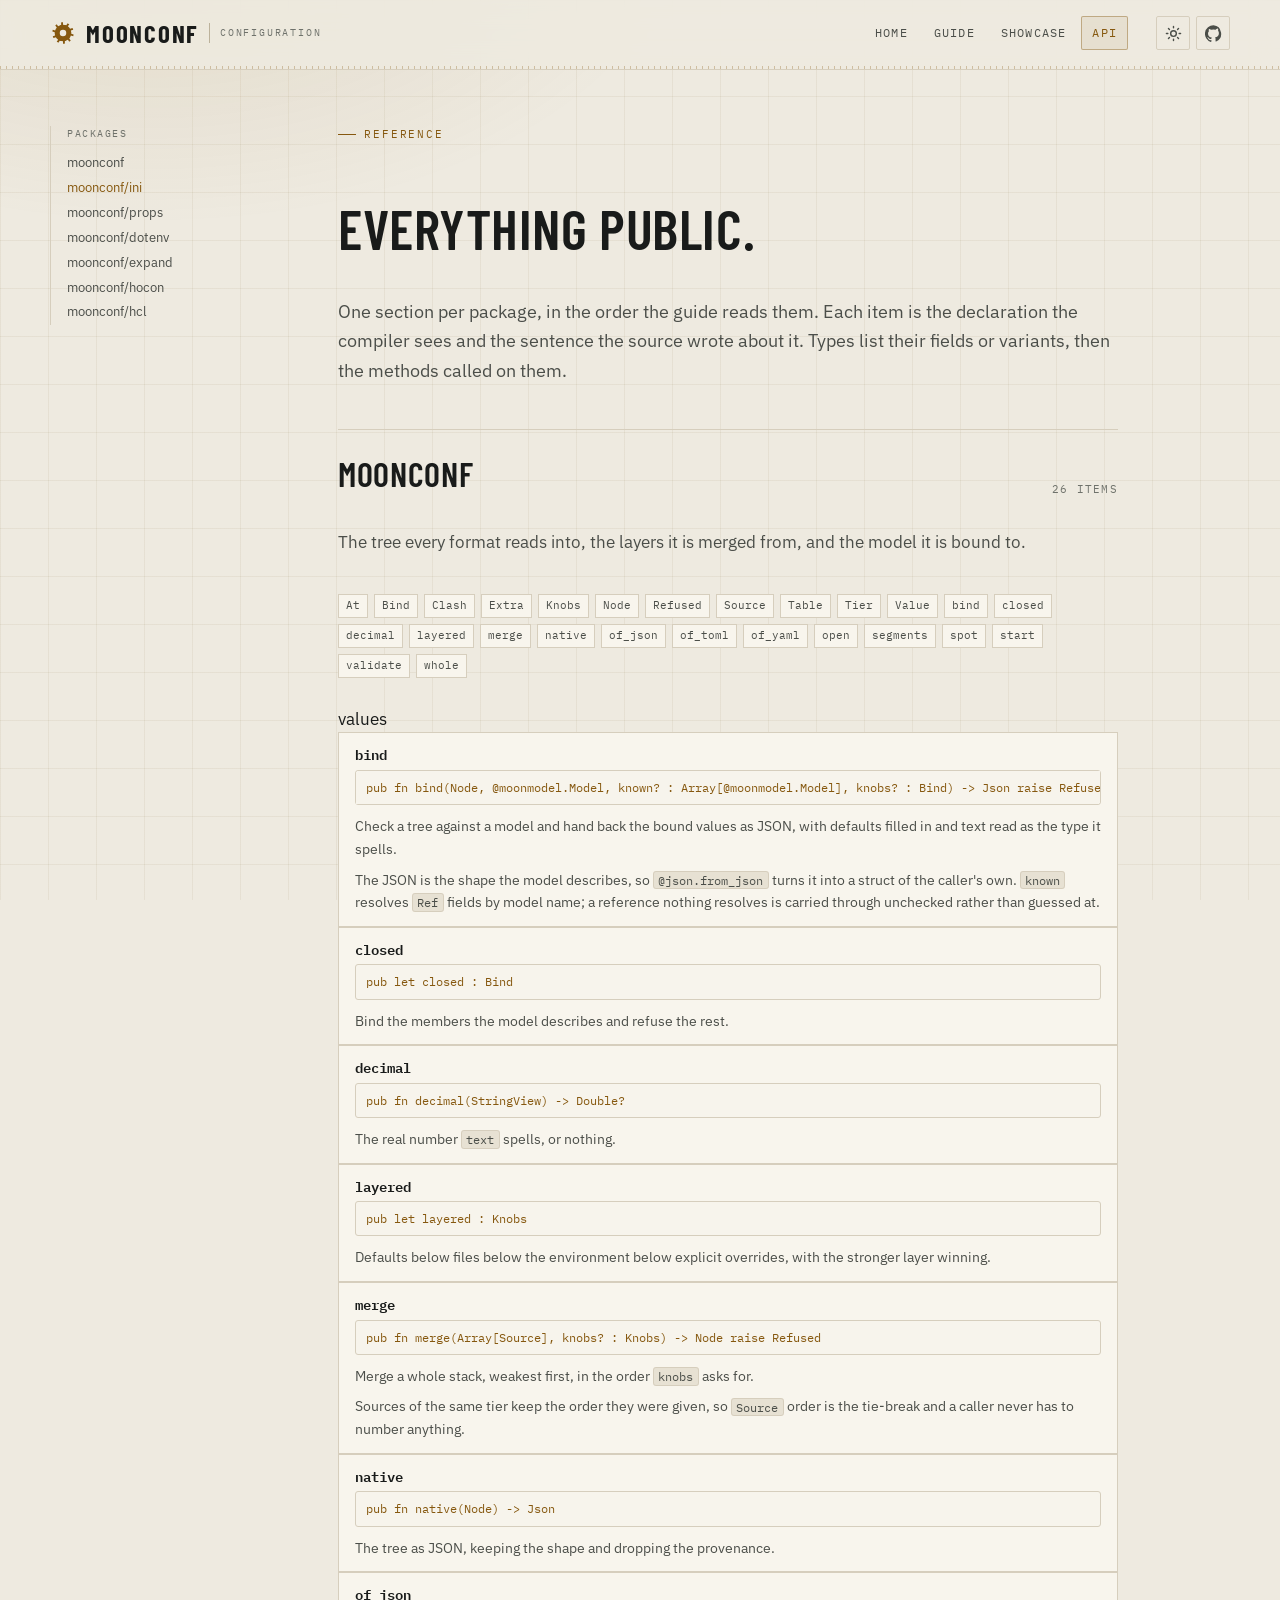
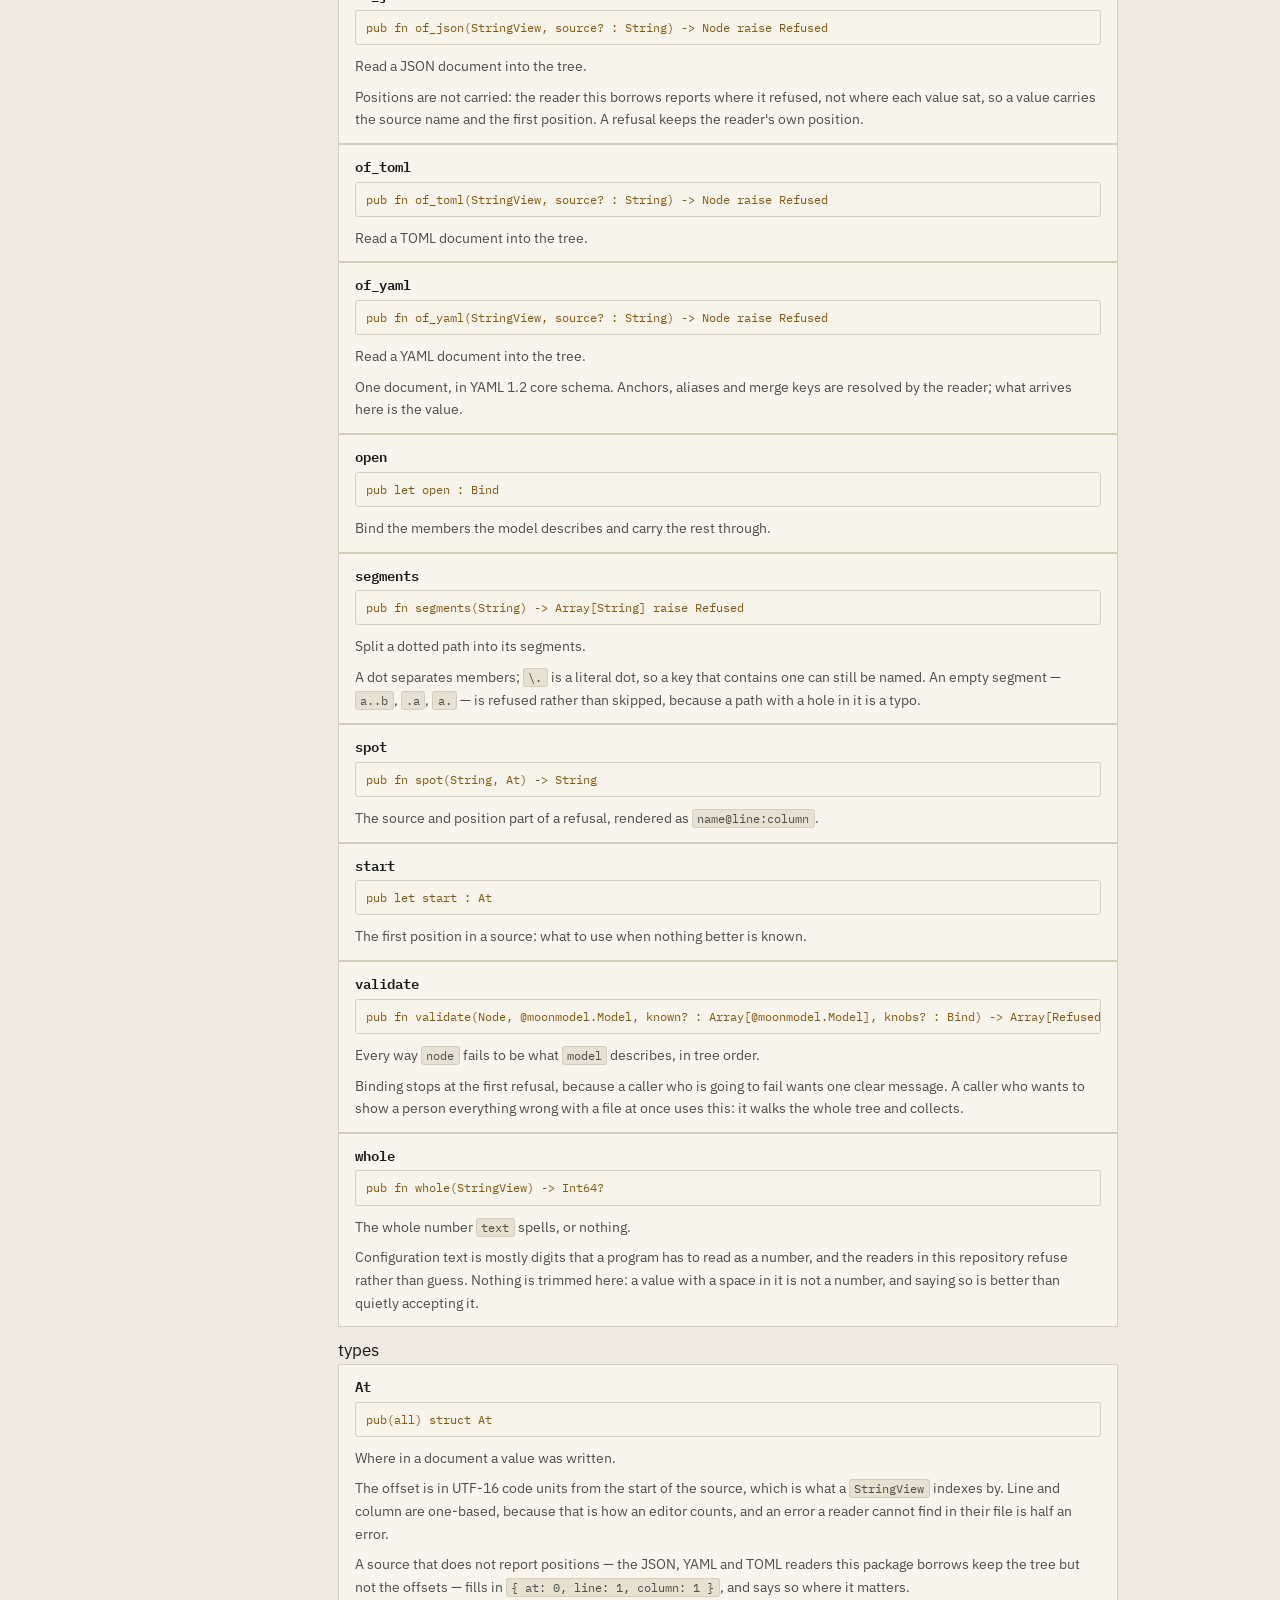
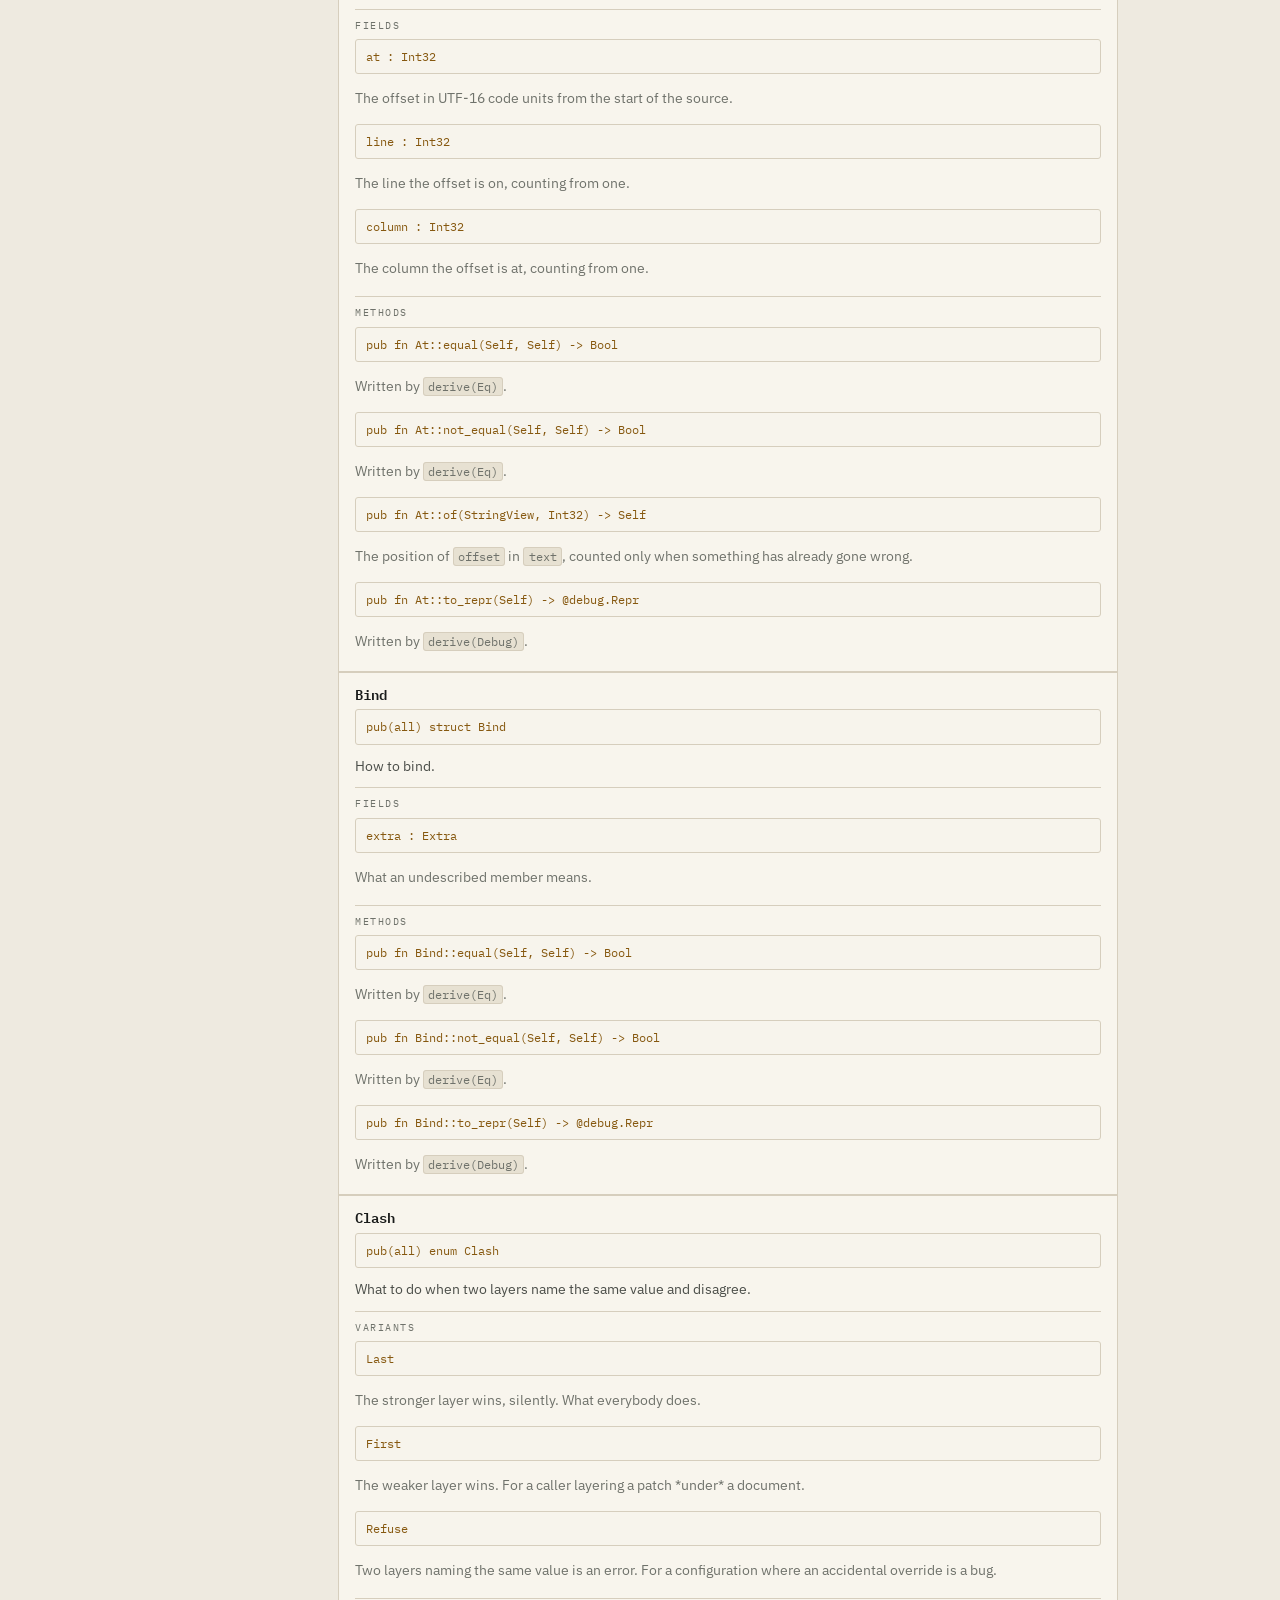
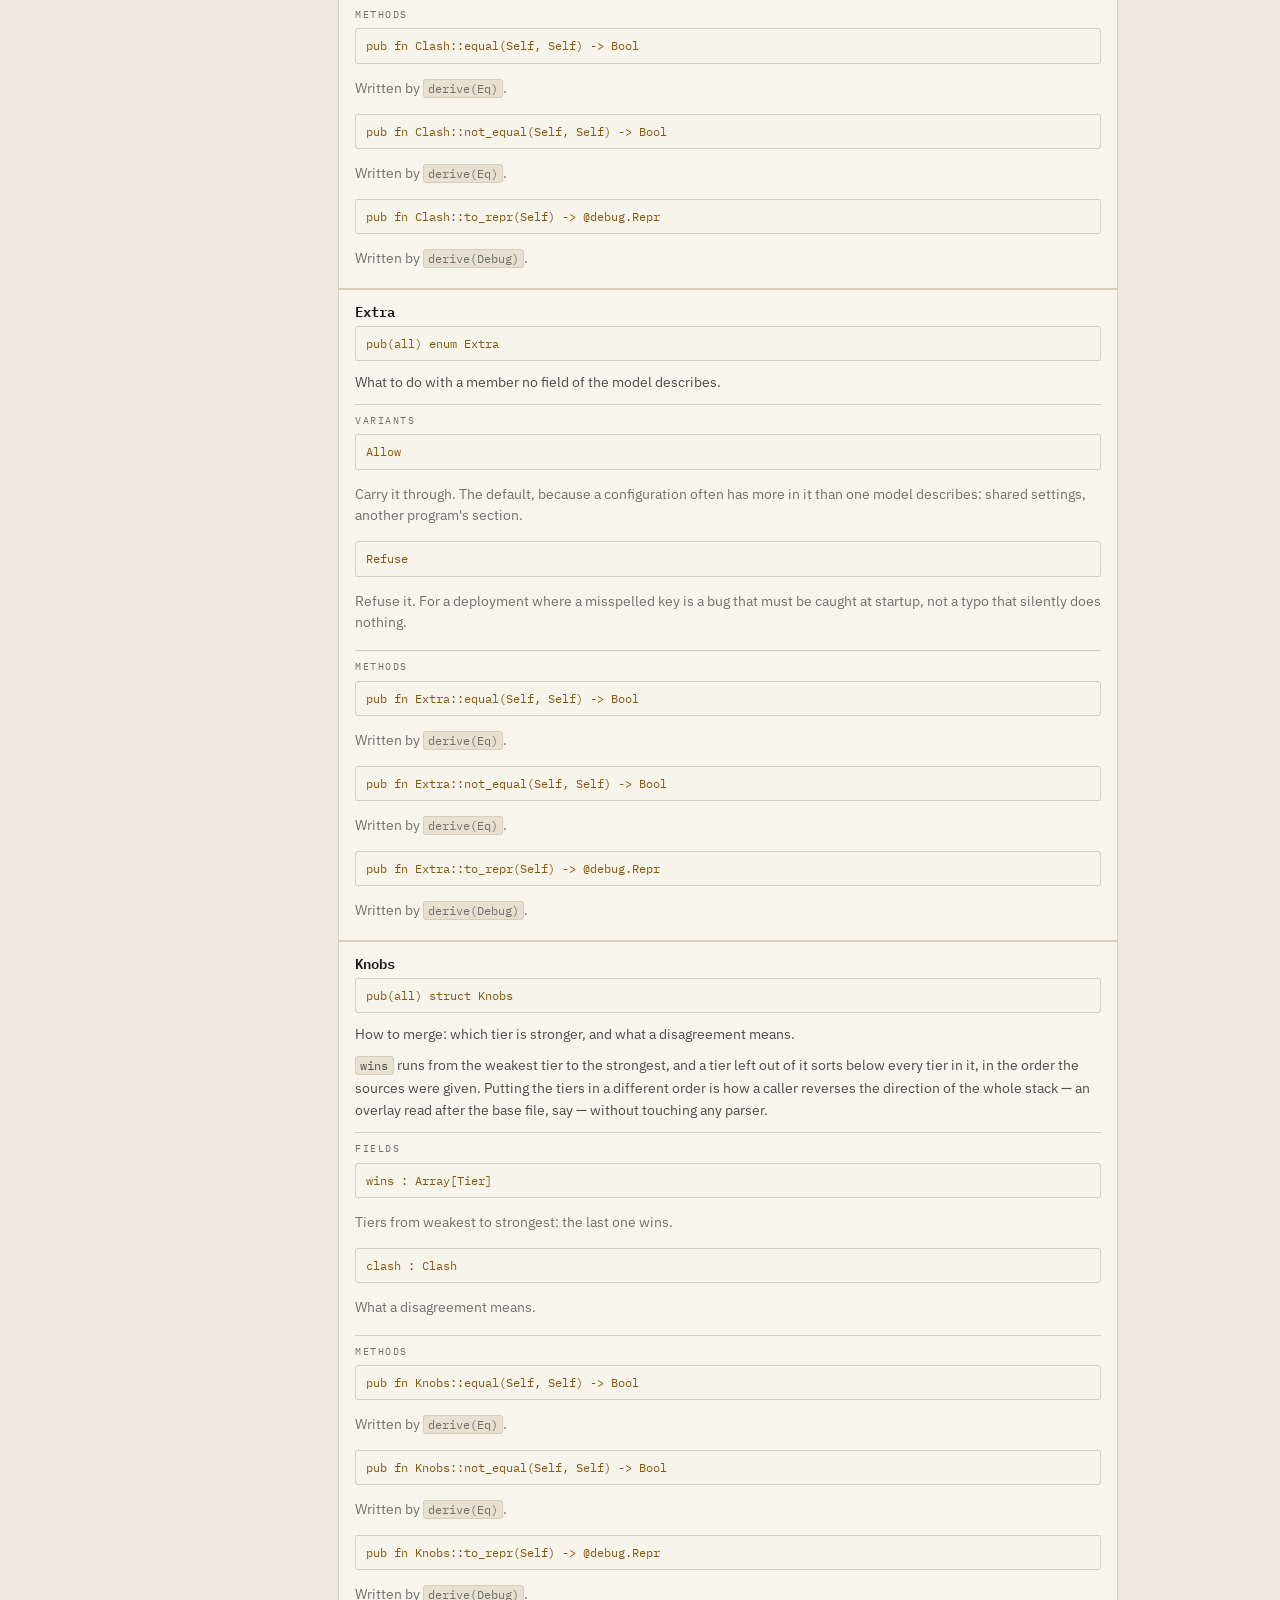
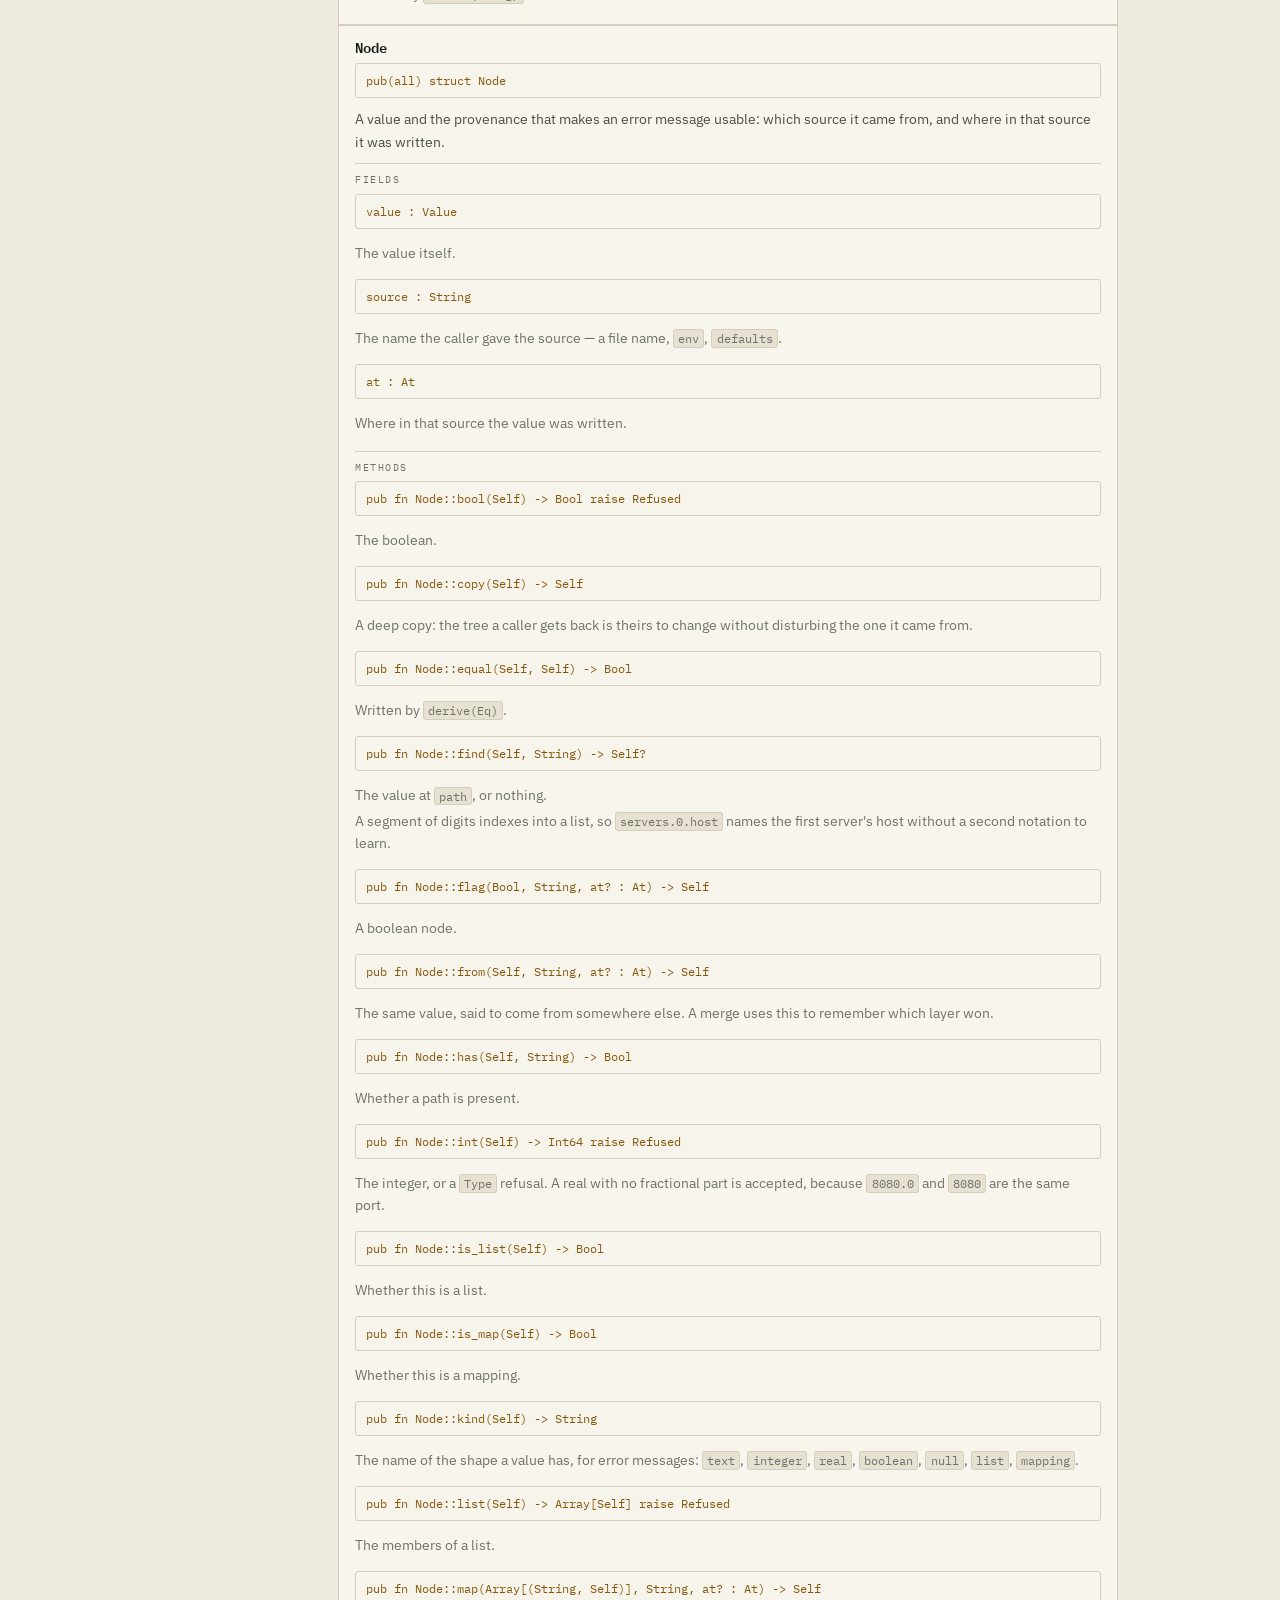
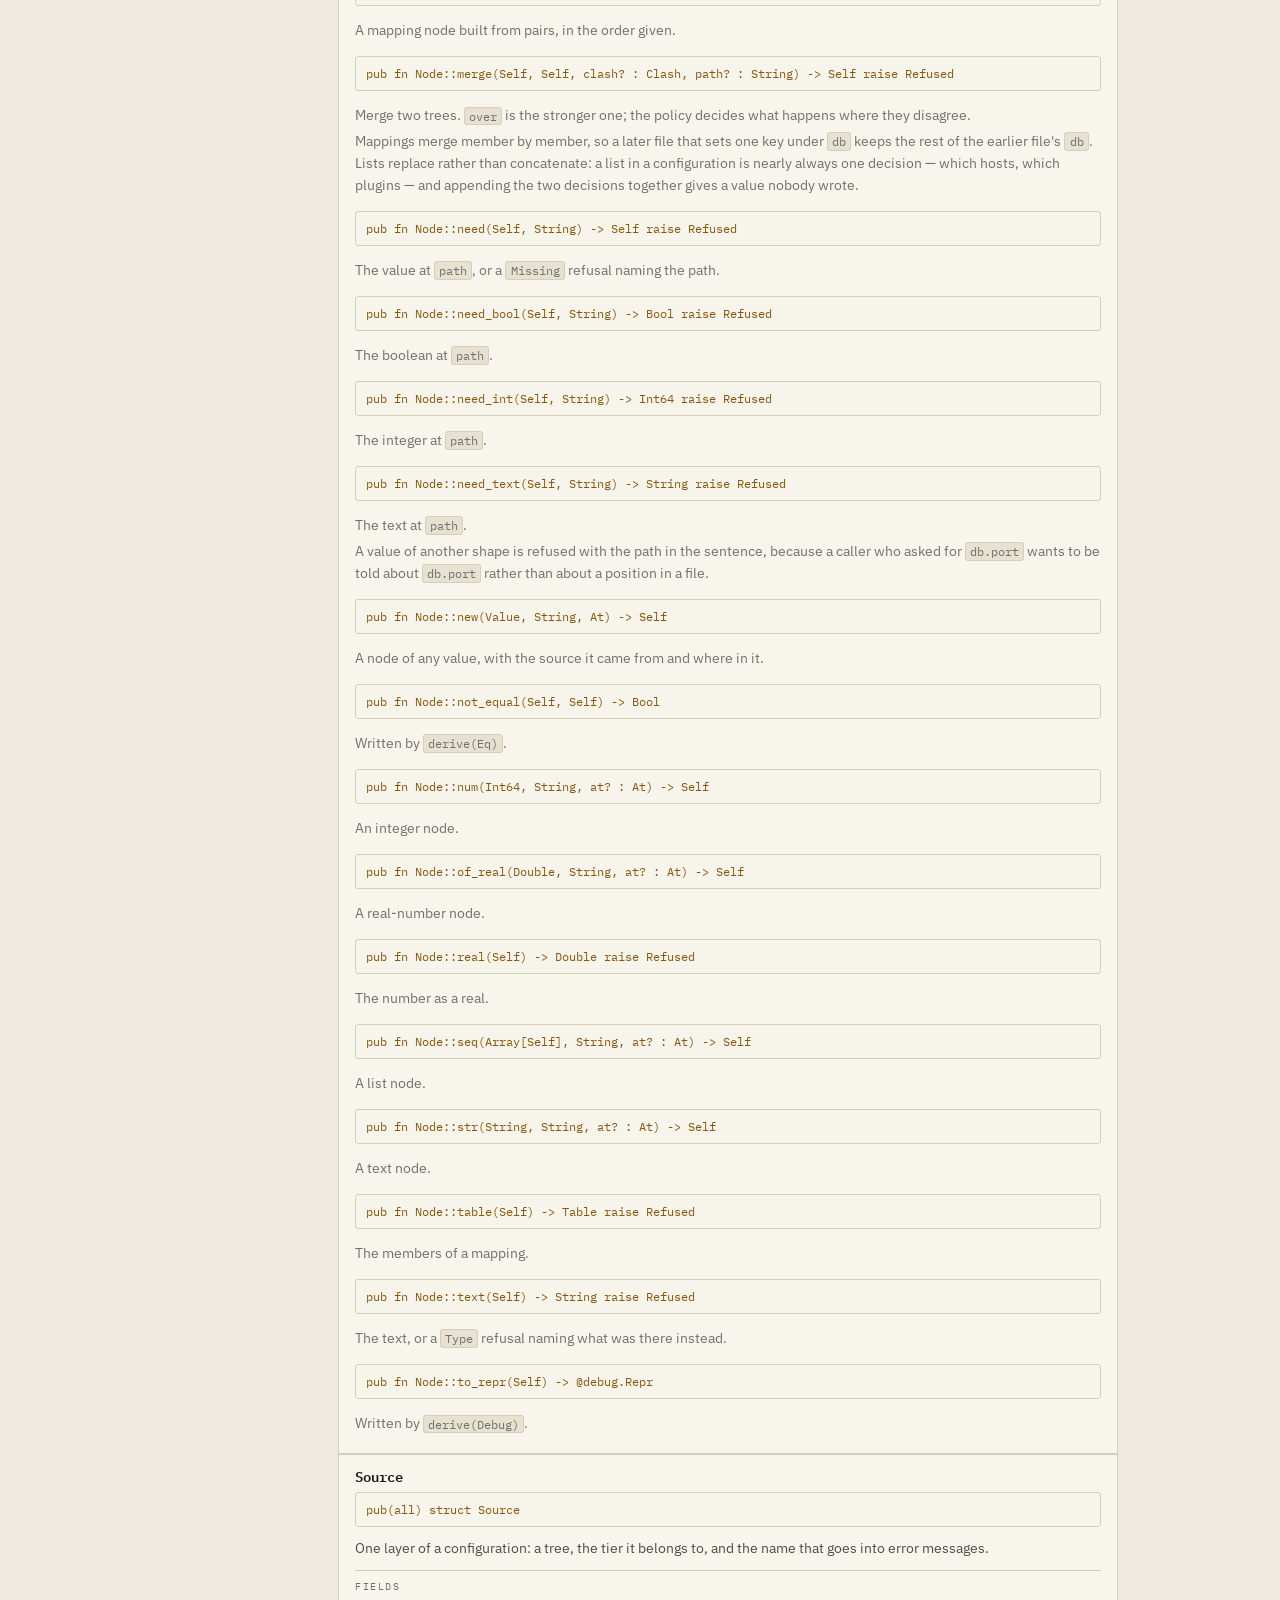
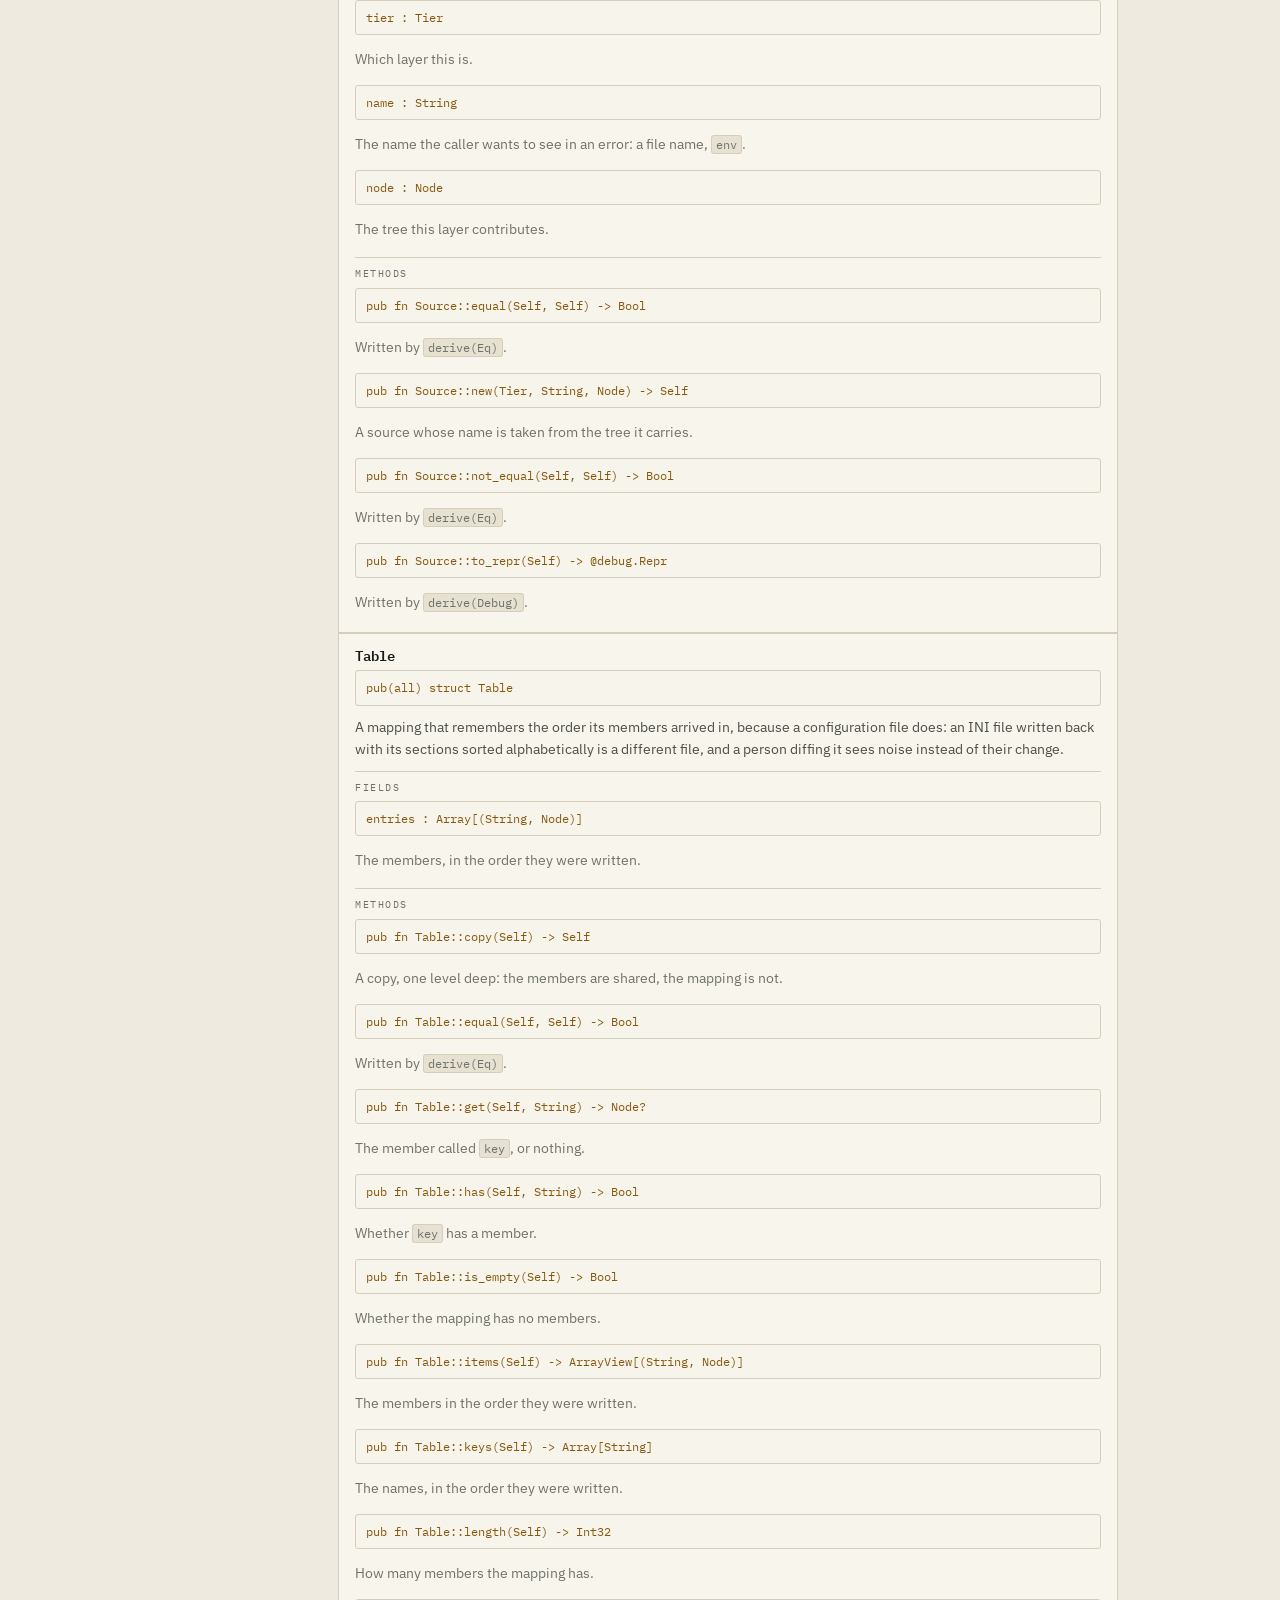
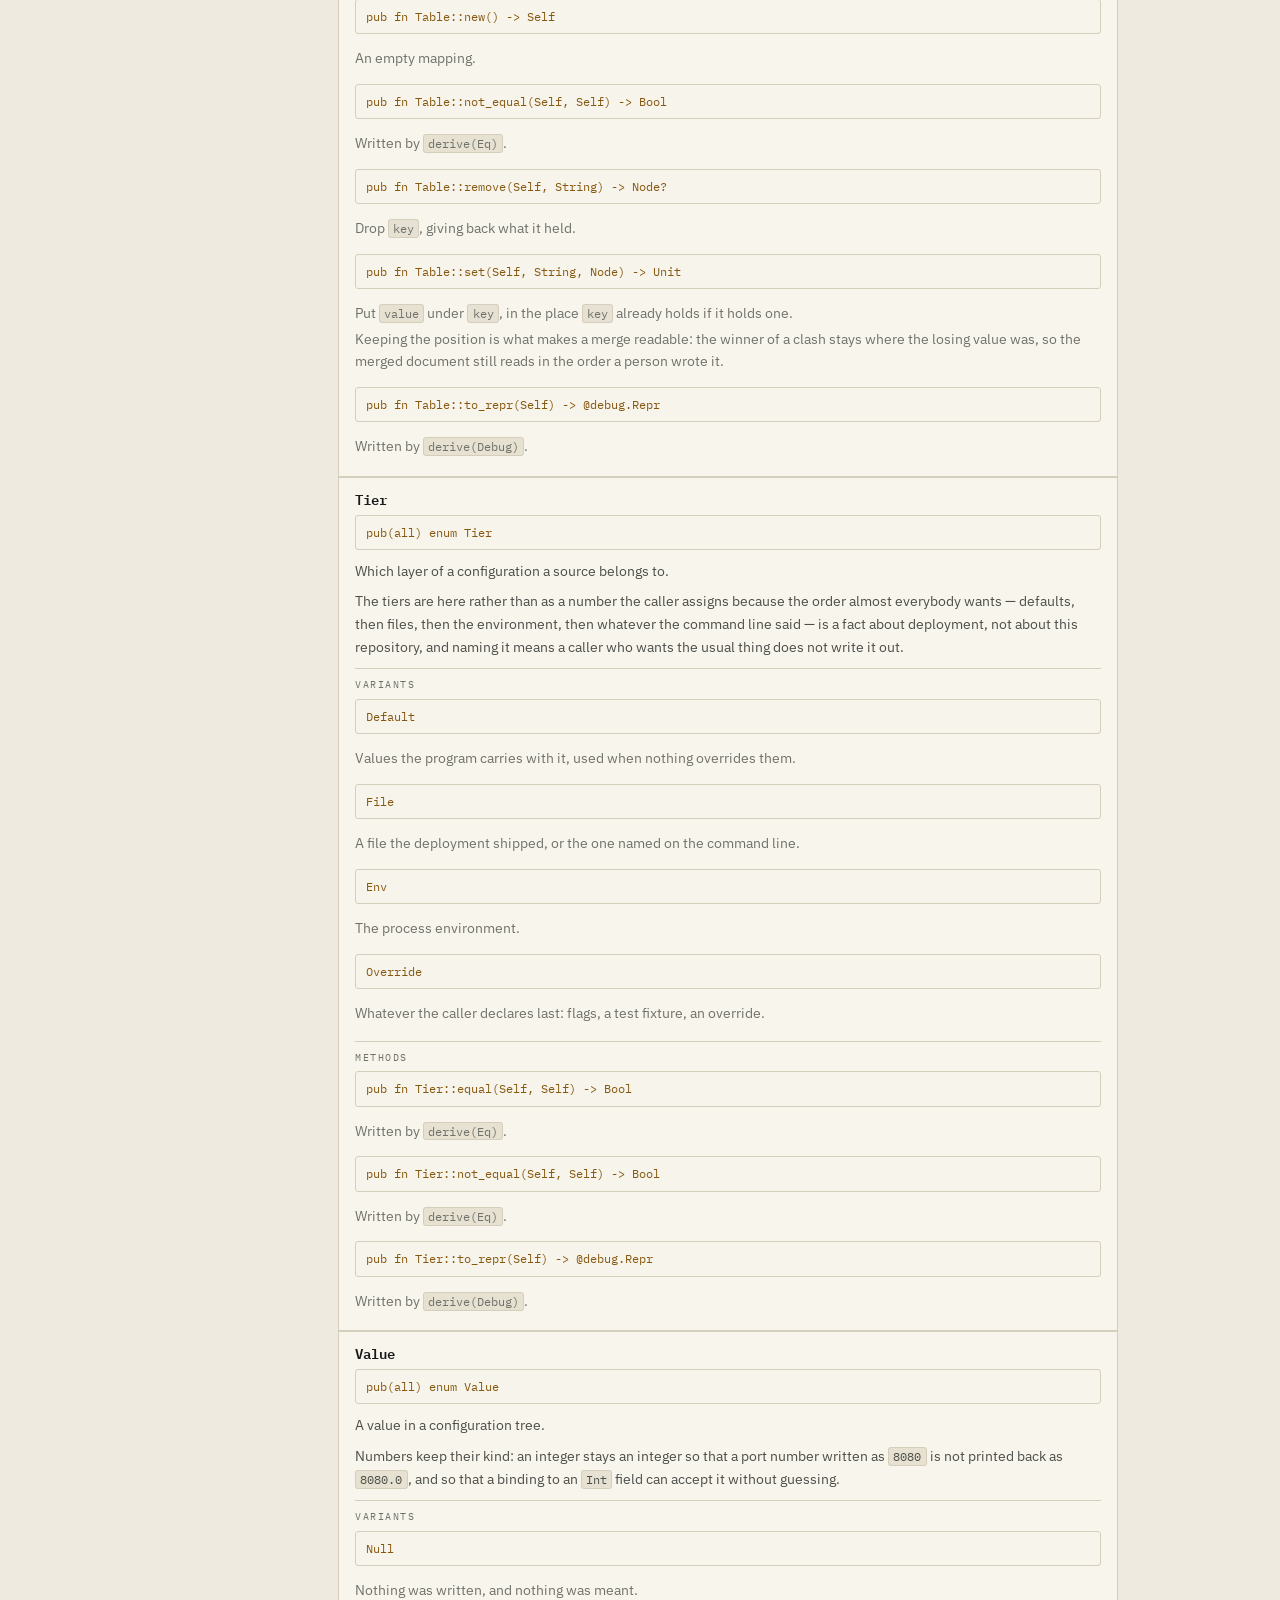
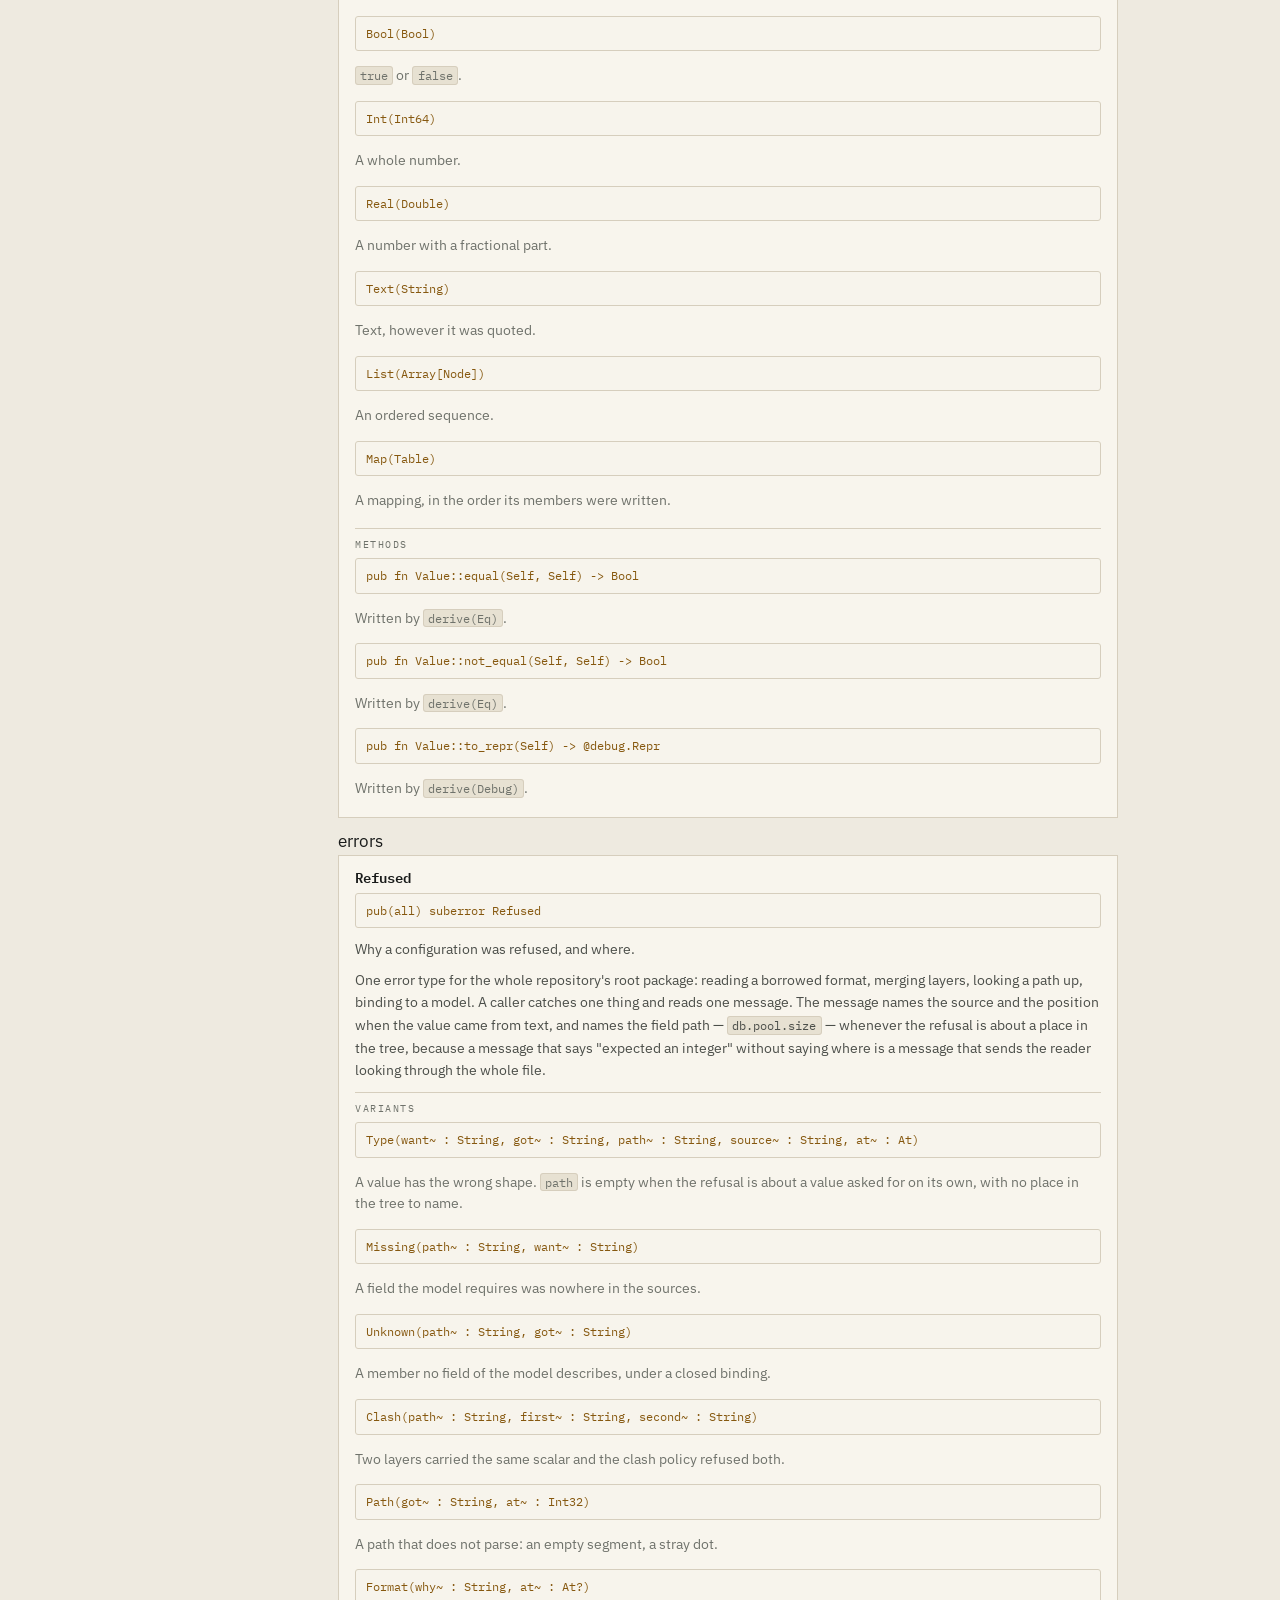
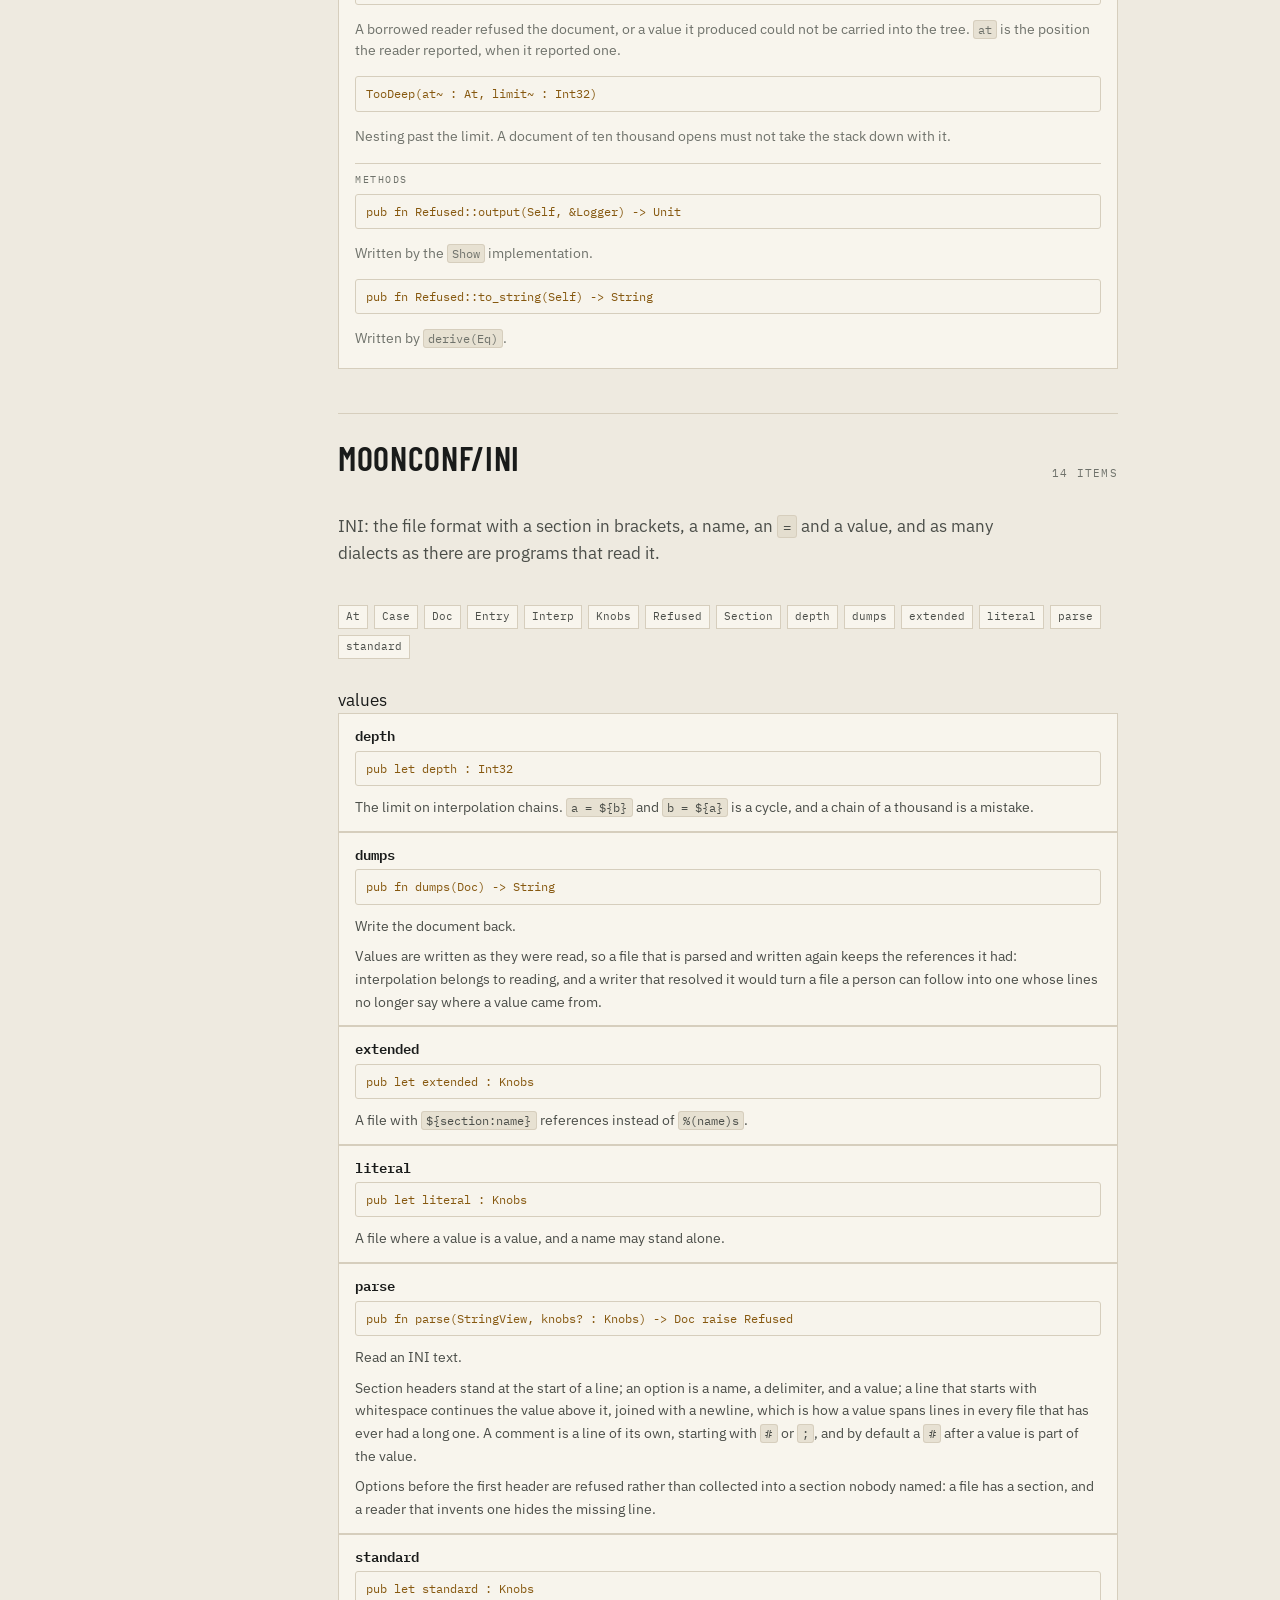
==== commit d15f47a5: "docs(moonconf): the page scroll bar shows while the page moves or under the pointer and hides a mome" ====
--- a/docs/api.html
+++ b/docs/api.html
@@ -9,6 +9,7 @@
       content="Every public package, type, value, field, method and error of moonconf, with the sentence its source wrote about it."
     />
     <link rel="stylesheet" href="assets/style.css?v=1" />
+<script type="module" src="assets/scrollbar.js"></script>
     <link
       rel="icon"
       href="data:image/svg+xml,%3Csvg xmlns='http://www.w3.org/2000/svg' viewBox='0 0 32 32'%3E%3Crect width='32' height='32' rx='4' fill='%230e1012'/%3E%3Ccircle cx='16' cy='16' r='8' fill='none' stroke='%23e0a94a' stroke-width='4' stroke-dasharray='3 3'/%3E%3Ccircle cx='16' cy='16' r='2.6' fill='%23e0a94a'/%3E%3C/svg%3E"
--- a/docs/assets/style.css
+++ b/docs/assets/style.css
@@ -174,11 +174,6 @@
 }
 
 /* Scrollbars: knurled, not the browser's own. */
-* {
-  scrollbar-width: thin;
-  scrollbar-color: var(--rule-2) transparent;
-}
-
 @supports not selector(::-webkit-scrollbar) {
   * {
     scrollbar-width: thin;
@@ -378,18 +373,6 @@
   overflow: clip;
   padding: 64px 0 72px;
   border-bottom: 1px solid var(--rule);
-}
-
-.hero .watermark {
-  position: absolute;
-  left: -160px;
-  bottom: -230px;
-  width: 620px;
-  height: 620px;
-  color: var(--brass);
-  opacity: 0.06;
-  animation: turn 180s linear infinite;
-  pointer-events: none;
 }
 
 .hero-grid {
@@ -940,6 +923,38 @@
   white-space: nowrap;
 }
 
+/* Drawings, plate markings and chrome are not prose: a selection box dragged
+   across a gear is a reader fight, not a feature. */
+.train,
+.plate,
+.bench-head,
+.step .no,
+.station .idx,
+.station .icon,
+.wordmark,
+.site-nav,
+.site-footer .links,
+.icon-button,
+.layer,
+.seg,
+.tabs,
+.btn,
+.ghost-chip,
+.knurl {
+  -webkit-user-select: none;
+  user-select: none;
+}
+
+.train svg,
+.station .icon,
+.wordmark .gear {
+  pointer-events: none;
+}
+
+.train {
+  cursor: default;
+}
+
 /* Values take the colour of the layer that won. */
 .t-default {
   color: var(--tier-default);
@@ -1043,13 +1058,9 @@
 
 .train {
   border: 1px solid var(--rule);
-  background:
-    linear-gradient(
-      180deg,
-      color-mix(in srgb, var(--brass) 4%, transparent),
-      transparent 55%
-    ),
-    var(--panel);
+  /* A flat plate, so a gear filled with the same colour truly occludes the shaft
+     behind it instead of leaving a visible disc. */
+  background: var(--panel);
   padding: 10px 18px 4px;
   margin-bottom: 28px;
 }
@@ -2012,7 +2023,6 @@
   }
 
   .gear-spin,
-  .hero .watermark,
   .bench-head .led {
     animation: none;
   }
@@ -2024,12 +2034,6 @@
   .hero-grid {
     grid-template-columns: minmax(0, 1fr);
     gap: 36px;
-  }
-
-  .hero .watermark {
-    left: auto;
-    right: -220px;
-    bottom: -260px;
   }
 
   .stations {
@@ -2202,3 +2206,21 @@
     display: none;
   }
 }
+
+/* The page scroll bar shows while the page moves or under the pointer and
+   hides a moment after; it keeps its place, so nothing shifts. */
+@supports selector(::-webkit-scrollbar) {
+  html:not(.scrolling)::-webkit-scrollbar-thumb { background: transparent; border-color: transparent; box-shadow: none; }
+}
+@supports not selector(::-webkit-scrollbar) {
+  html:not(.scrolling) { scrollbar-color: transparent transparent; }
+}
+
+/* Long identifiers in running text break rather than widen the page. */
+:where(p, li, td, dd, h1, h2, h3, h4) code { white-space: pre-wrap; overflow-wrap: anywhere; }
+
+/* Grid items give way to their scrolling code instead of widening the page. */
+.duo > * { min-width: 0; }
+@media (width <= 560px) {
+  table.spec { display: block; overflow-x: auto; }
+}
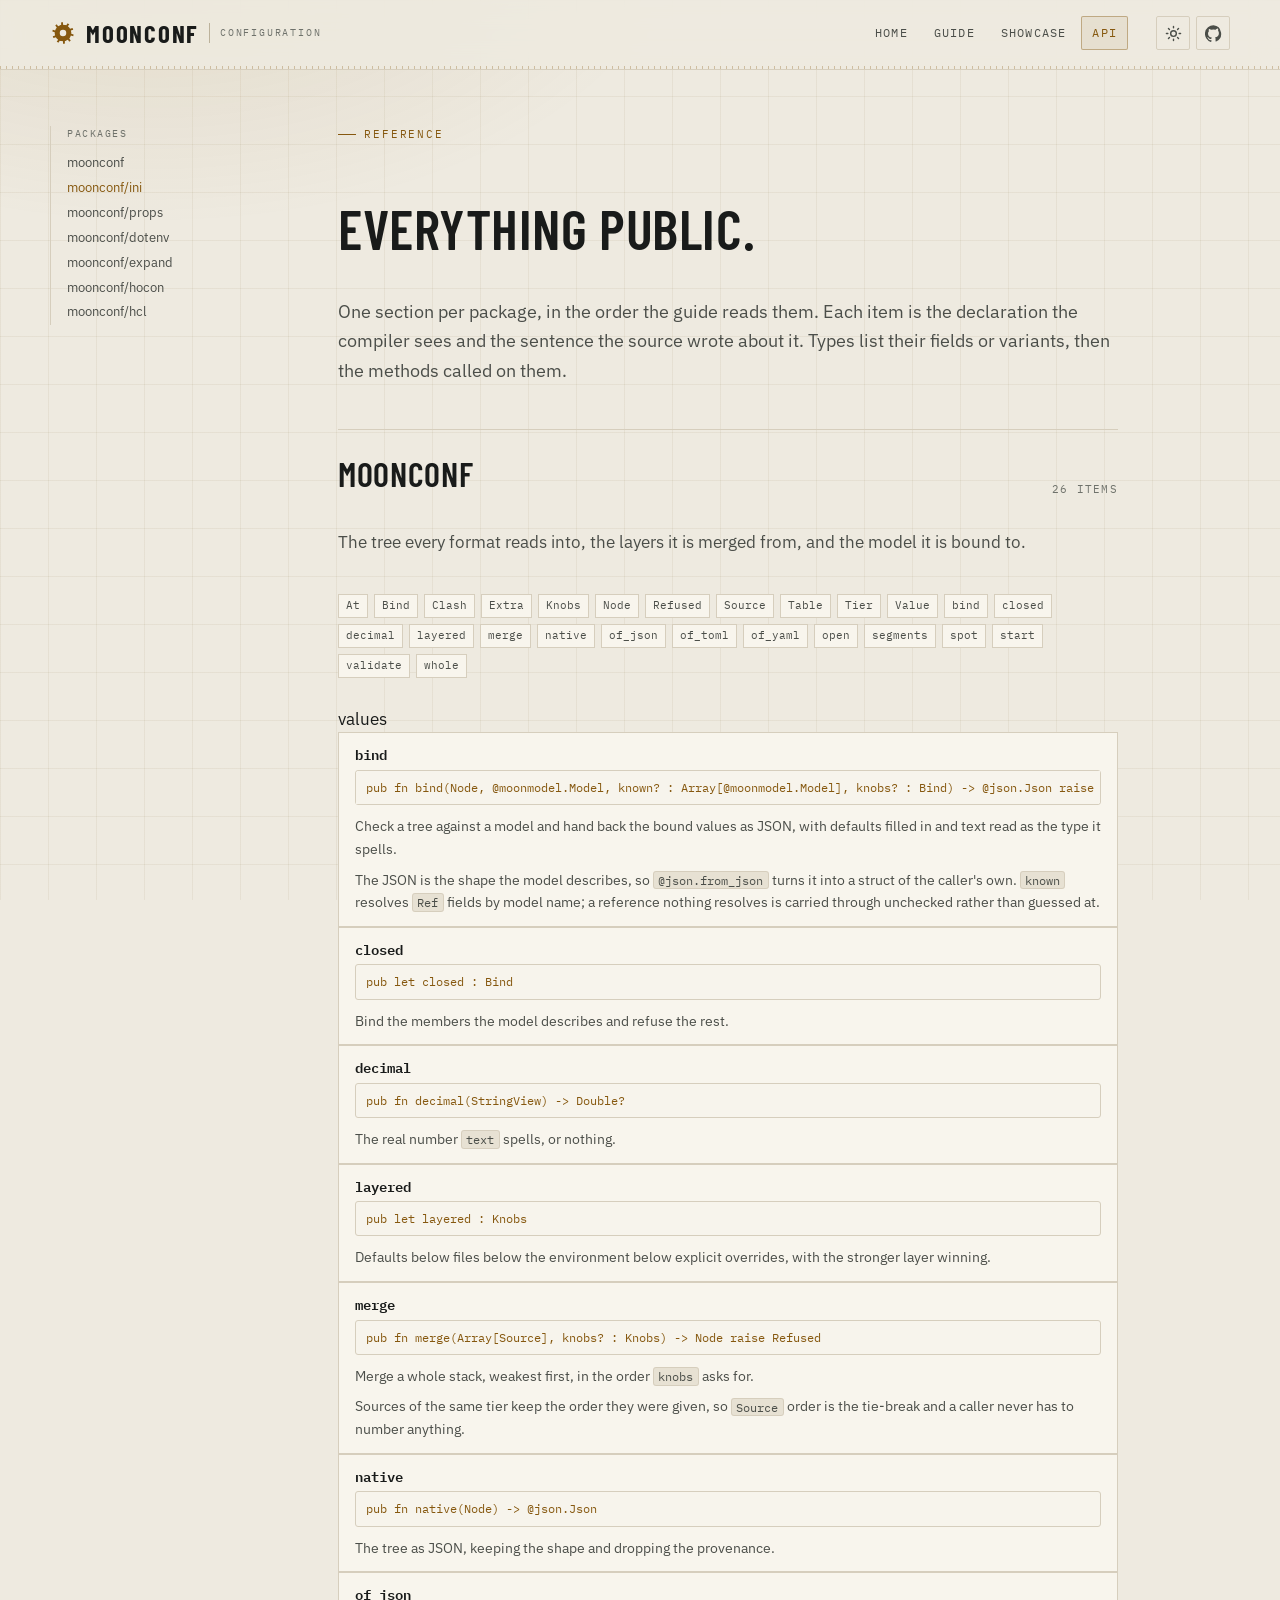
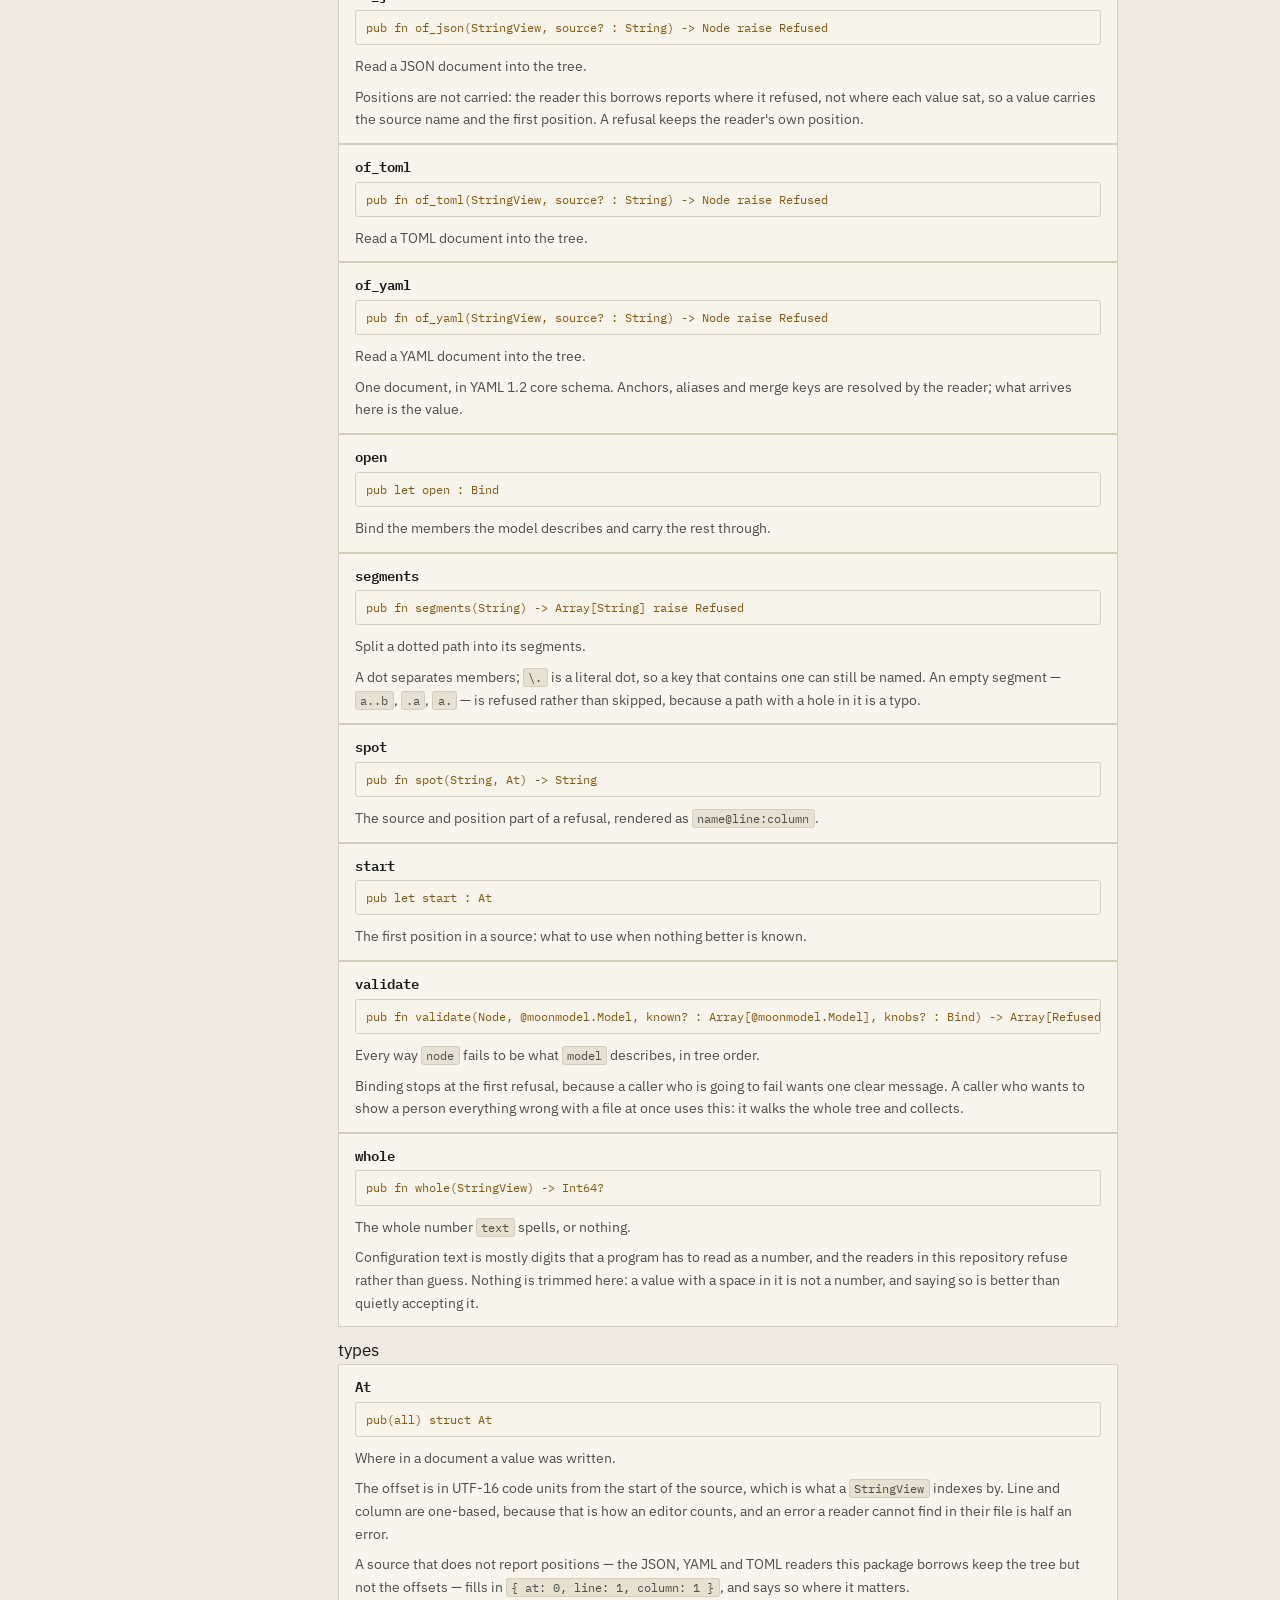
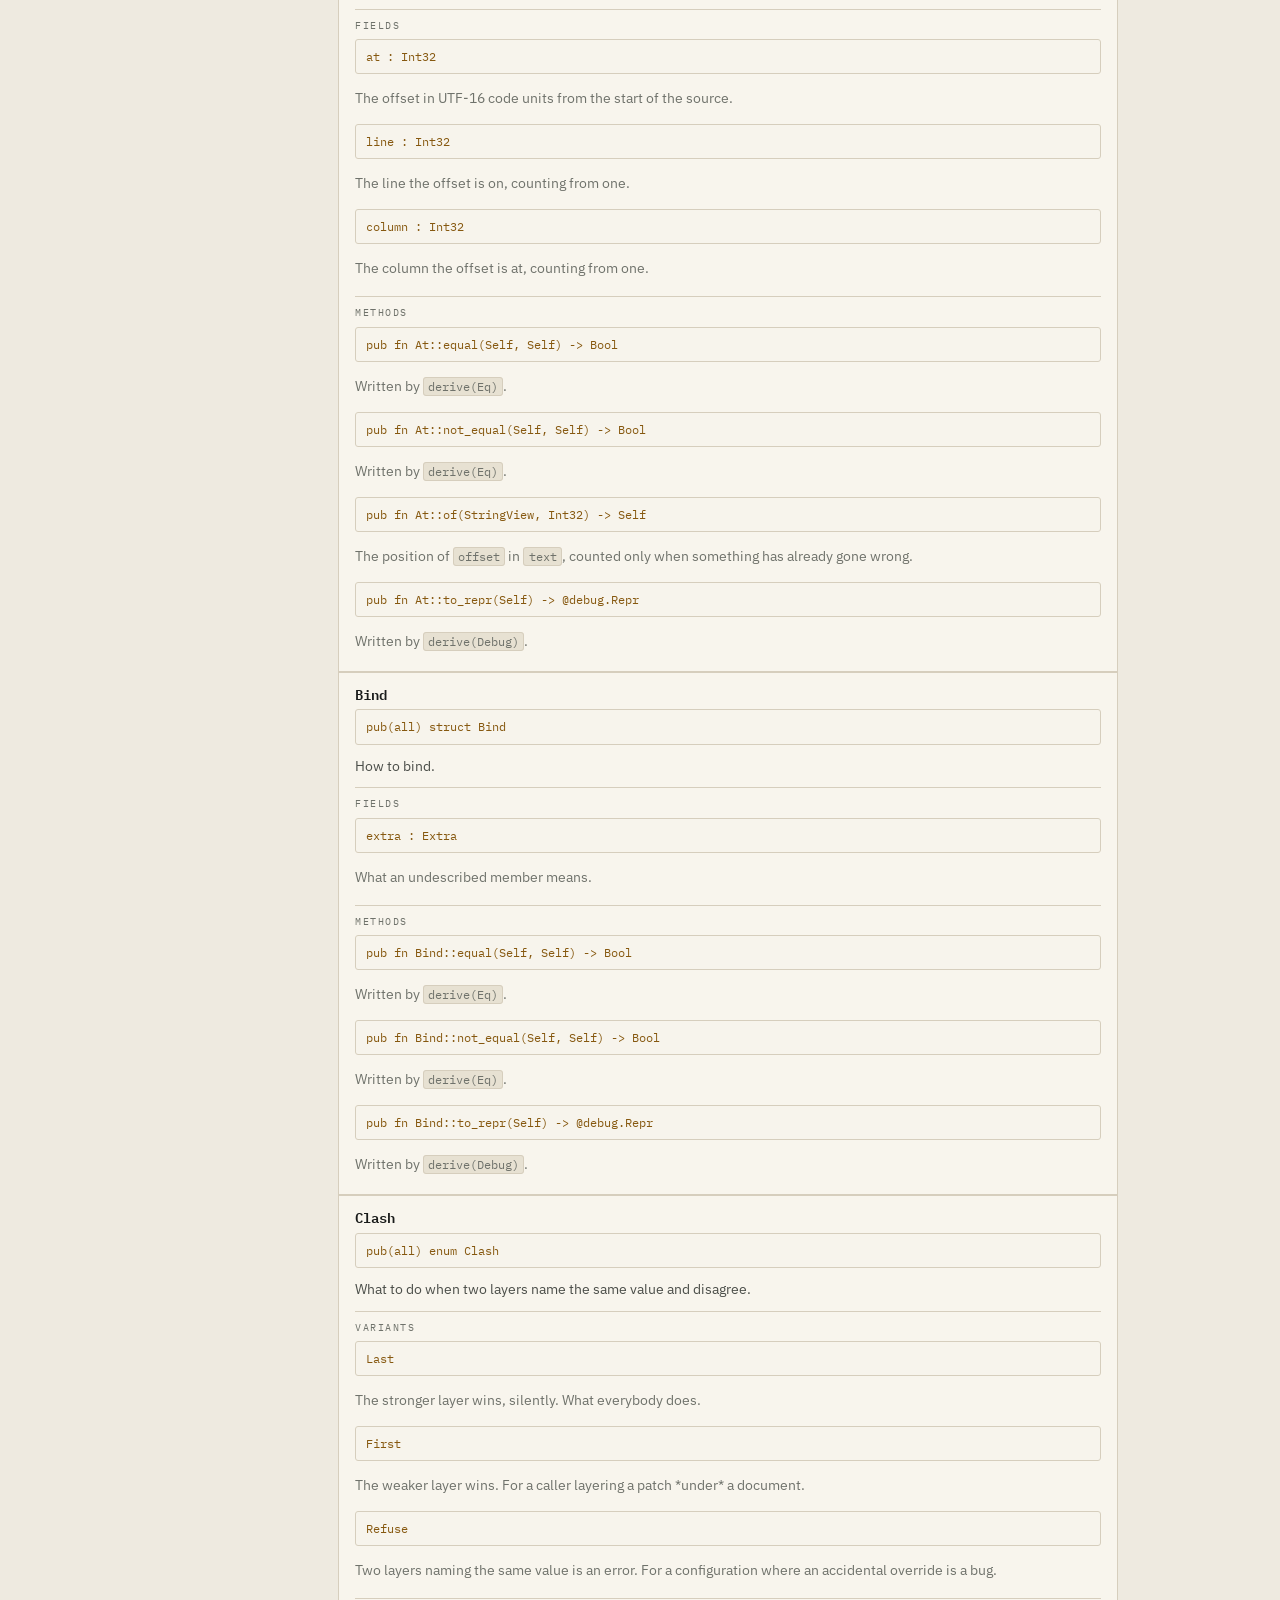
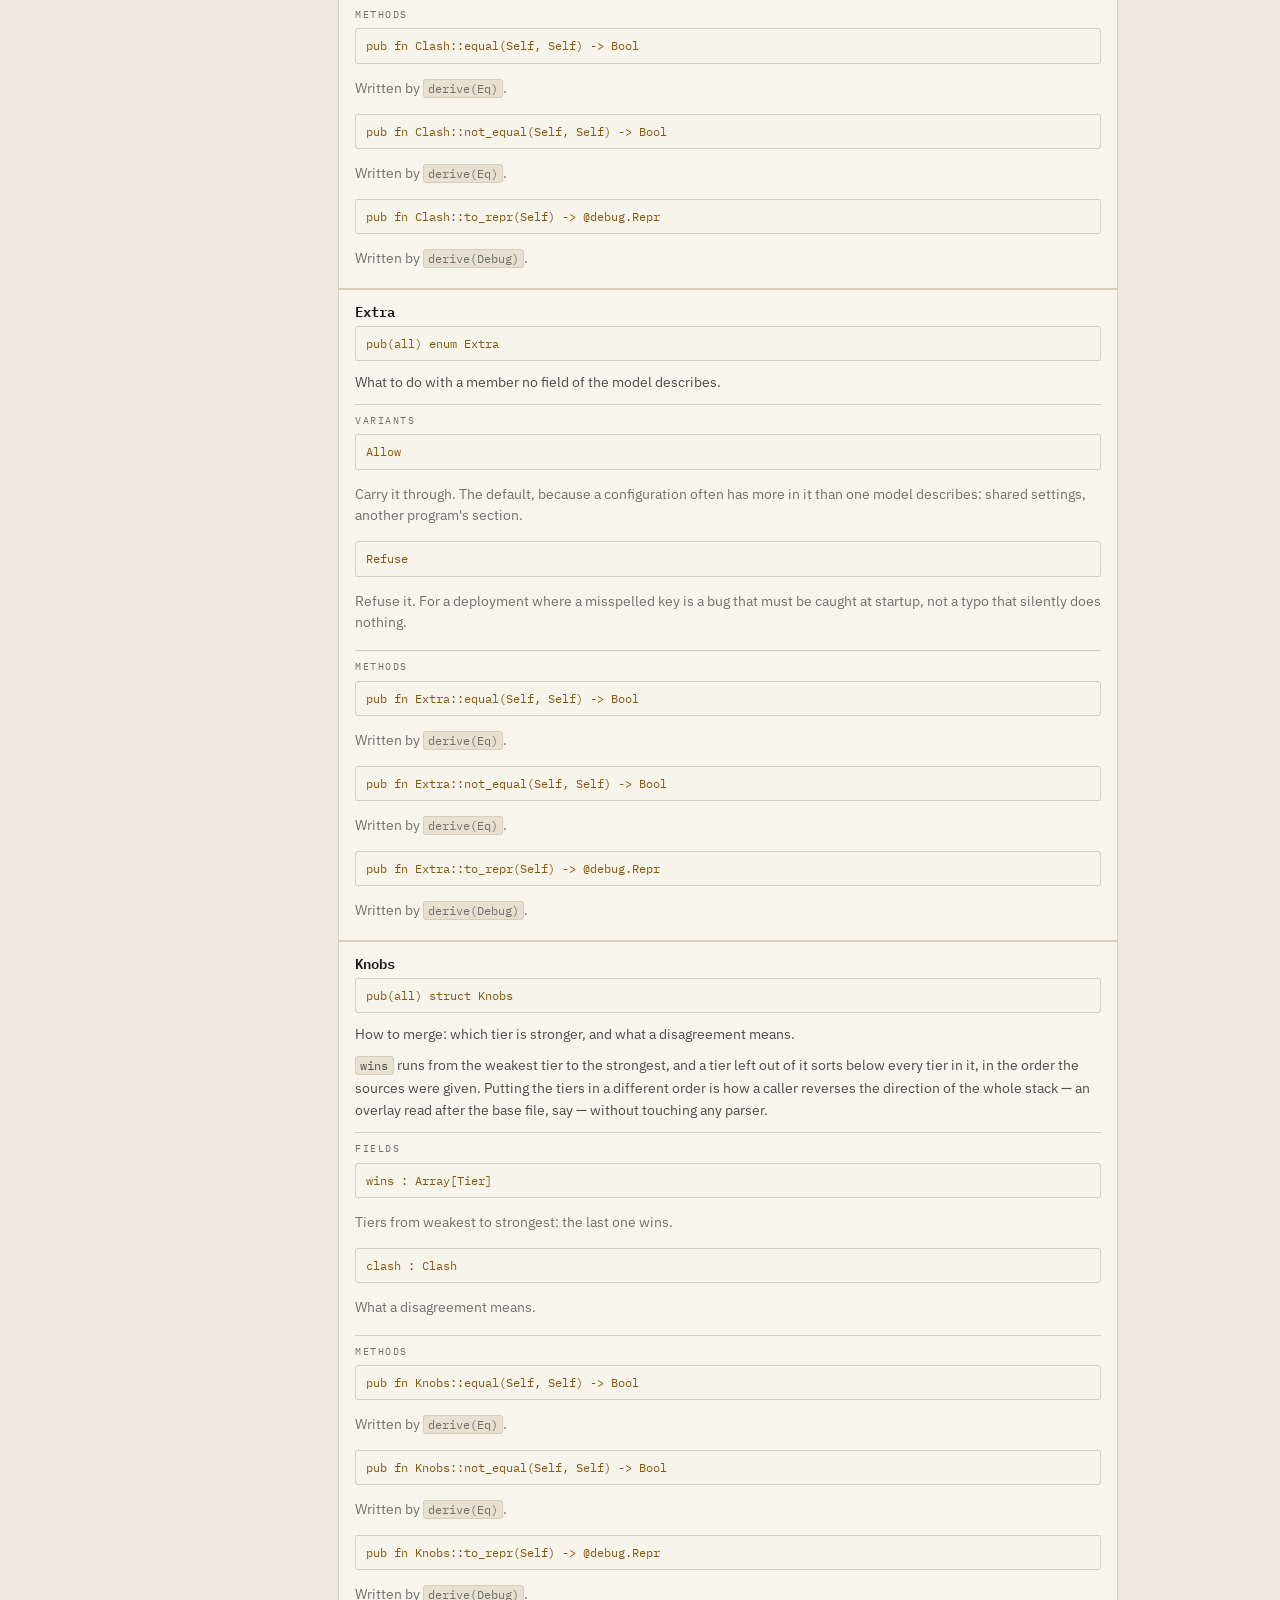
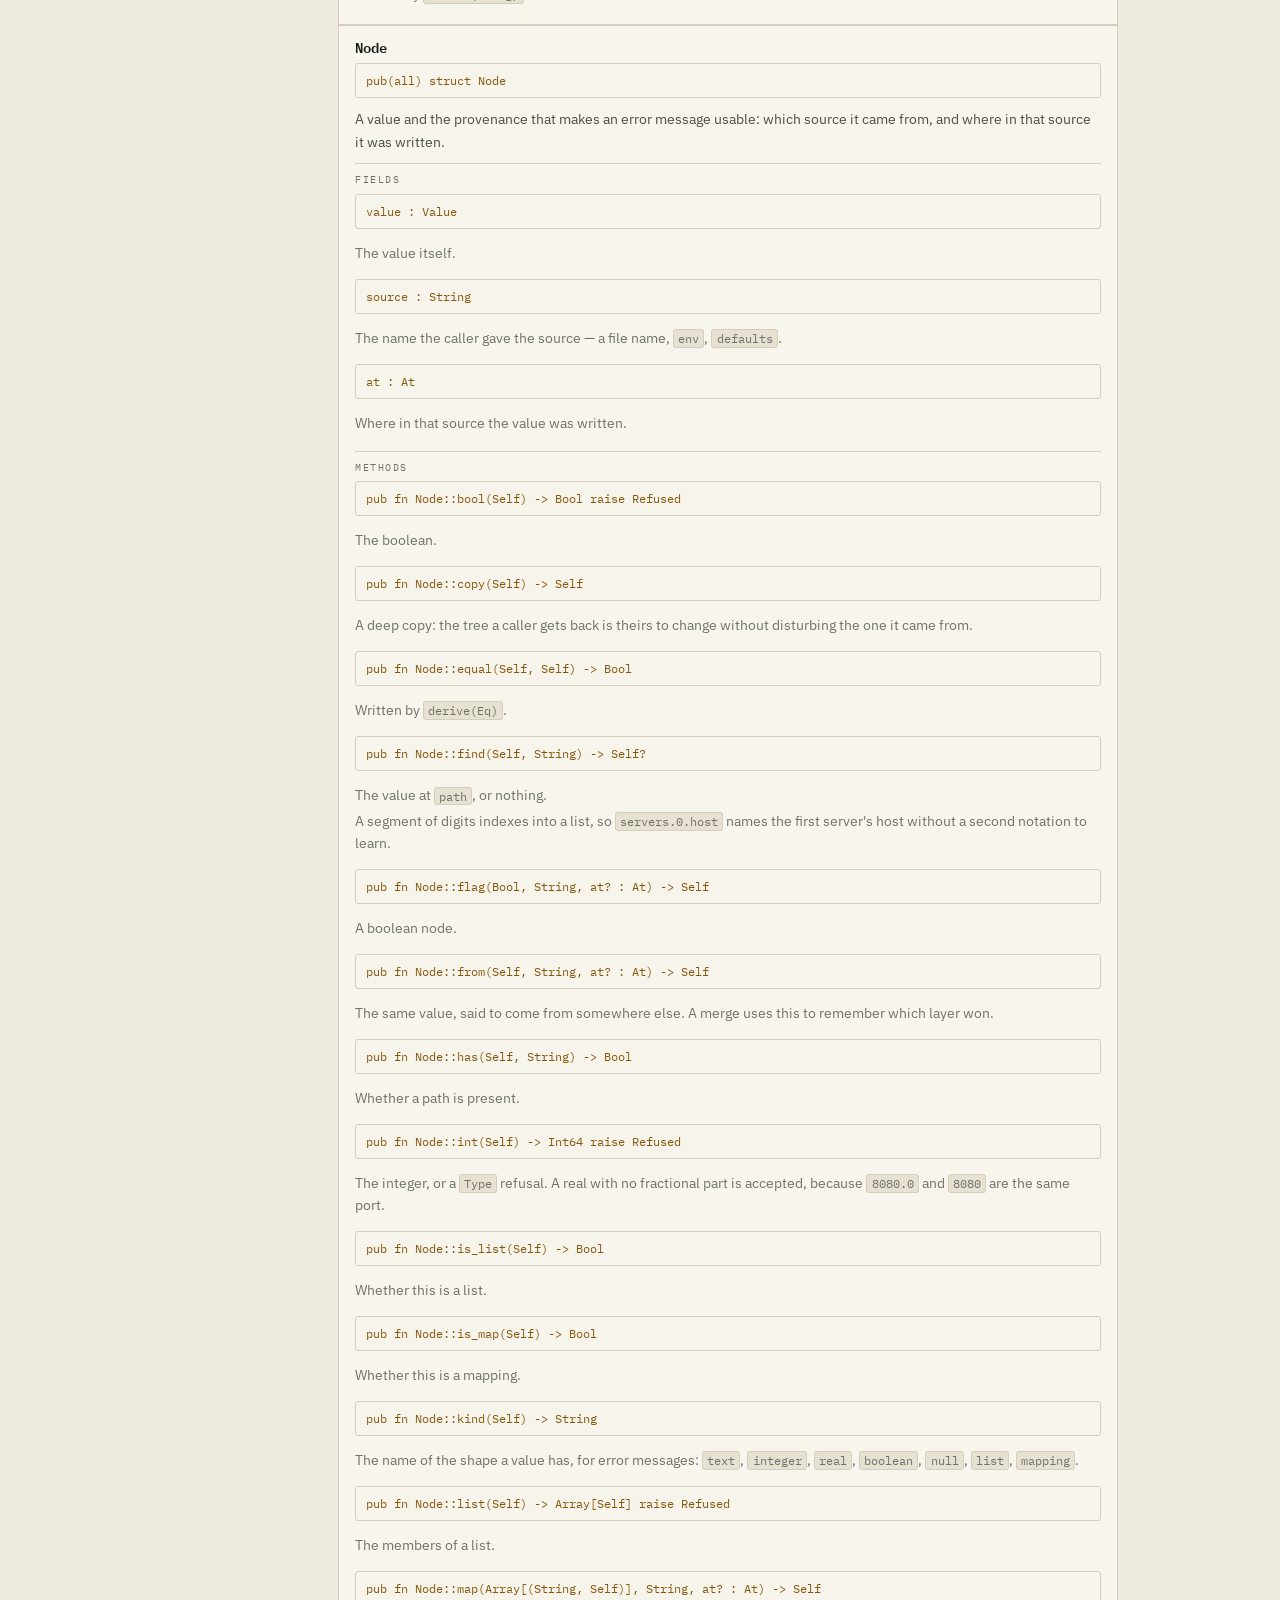
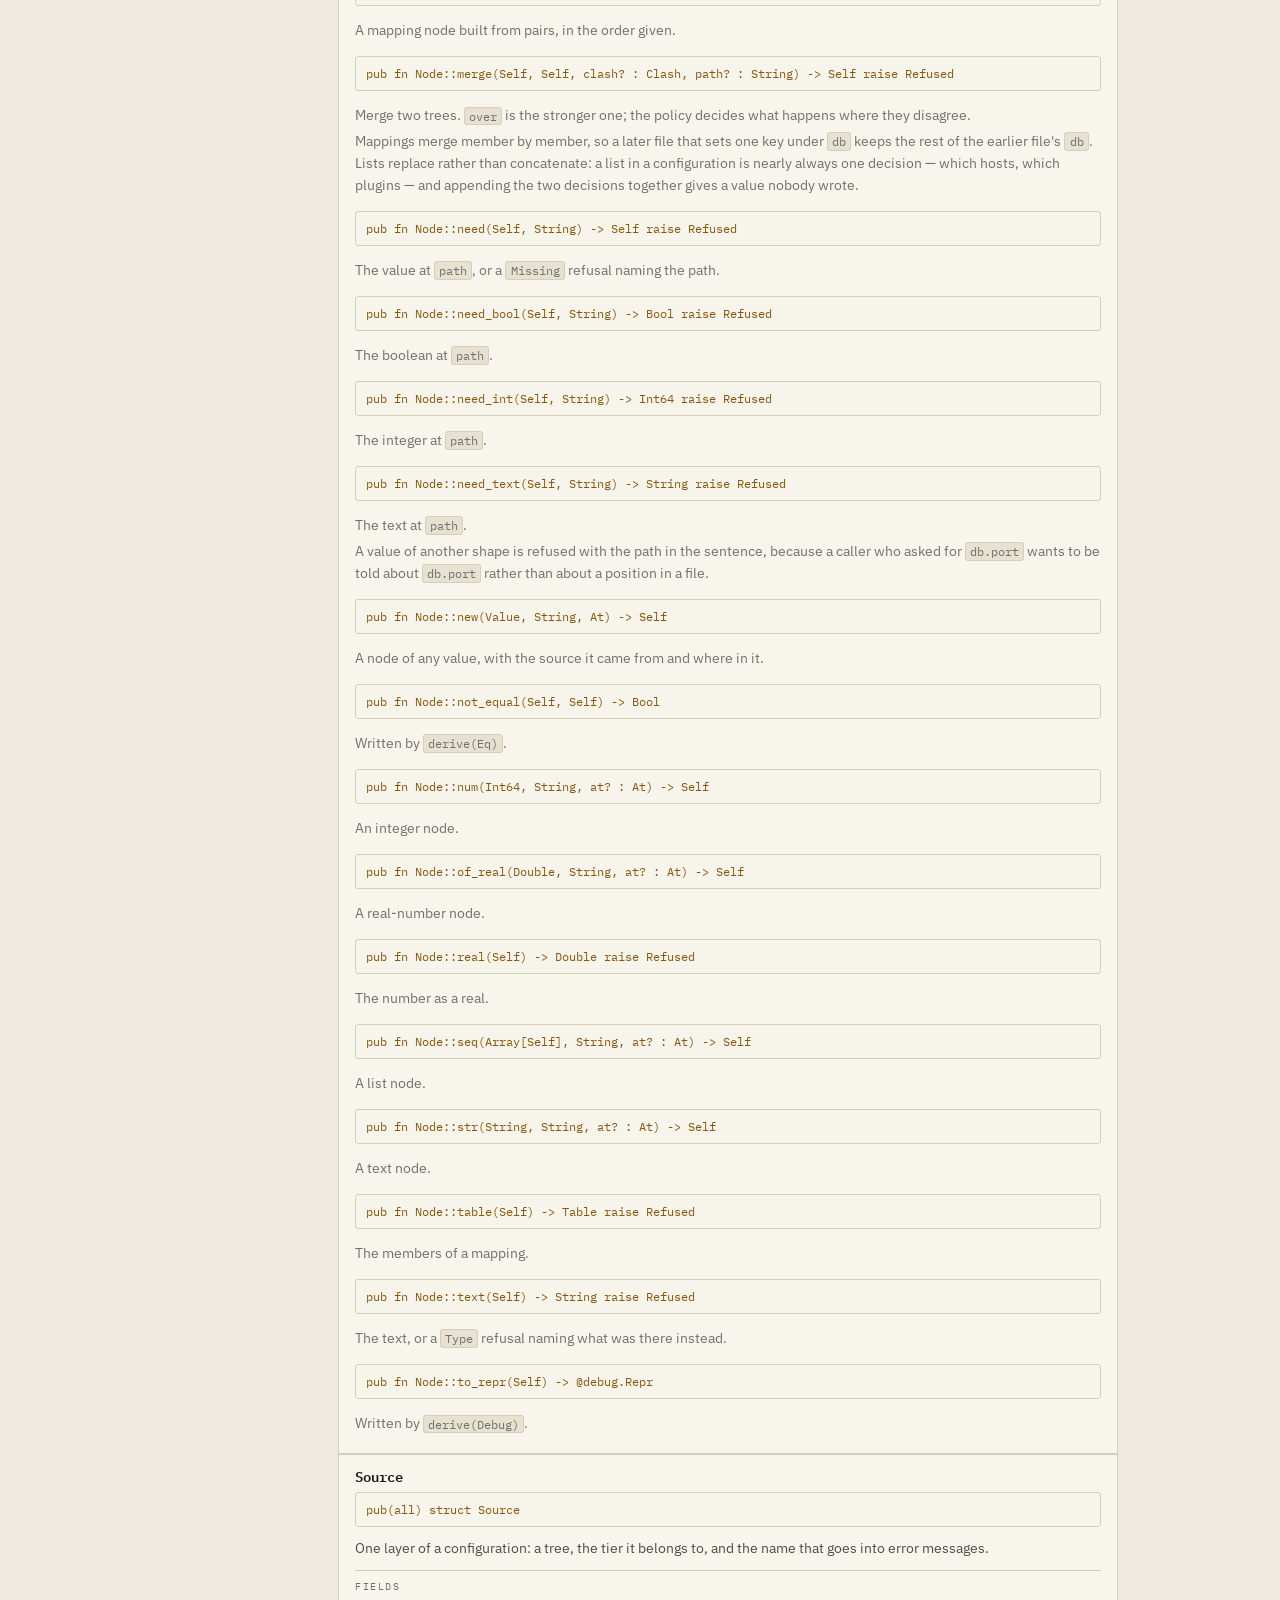
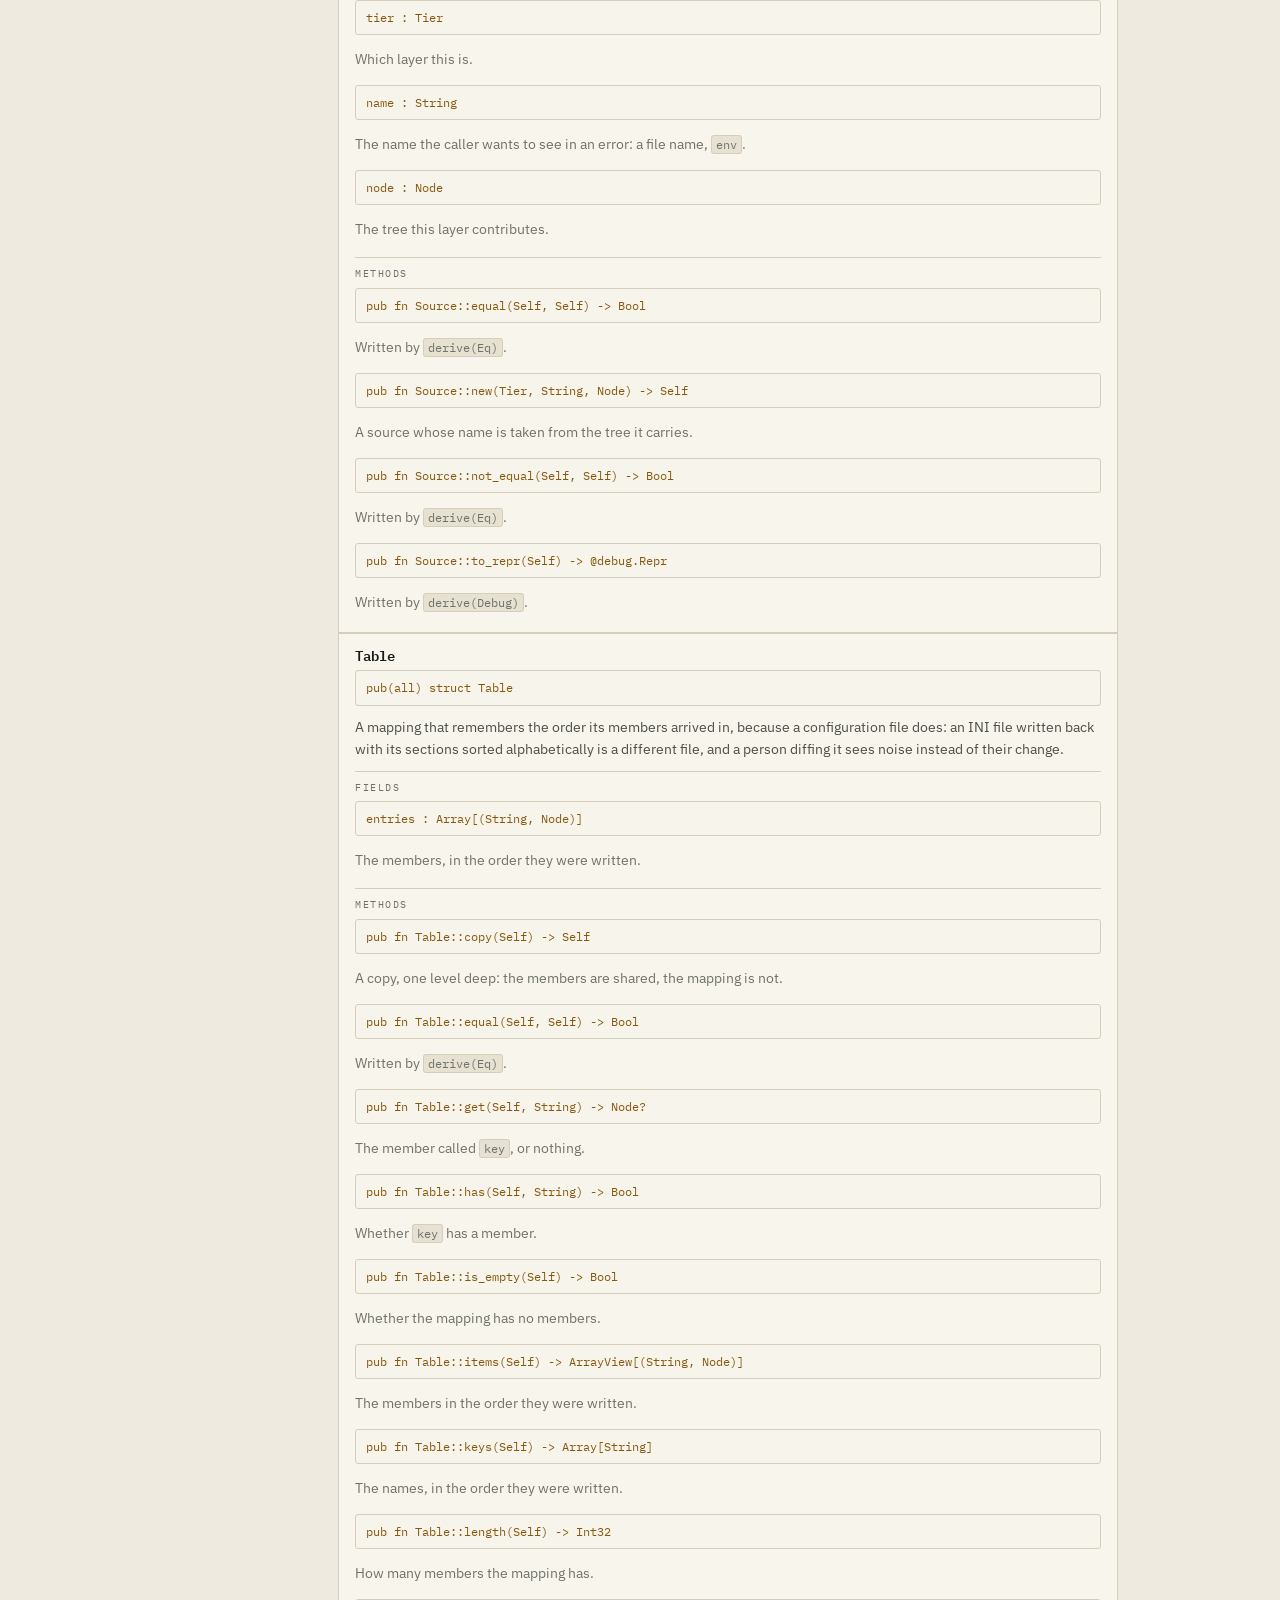
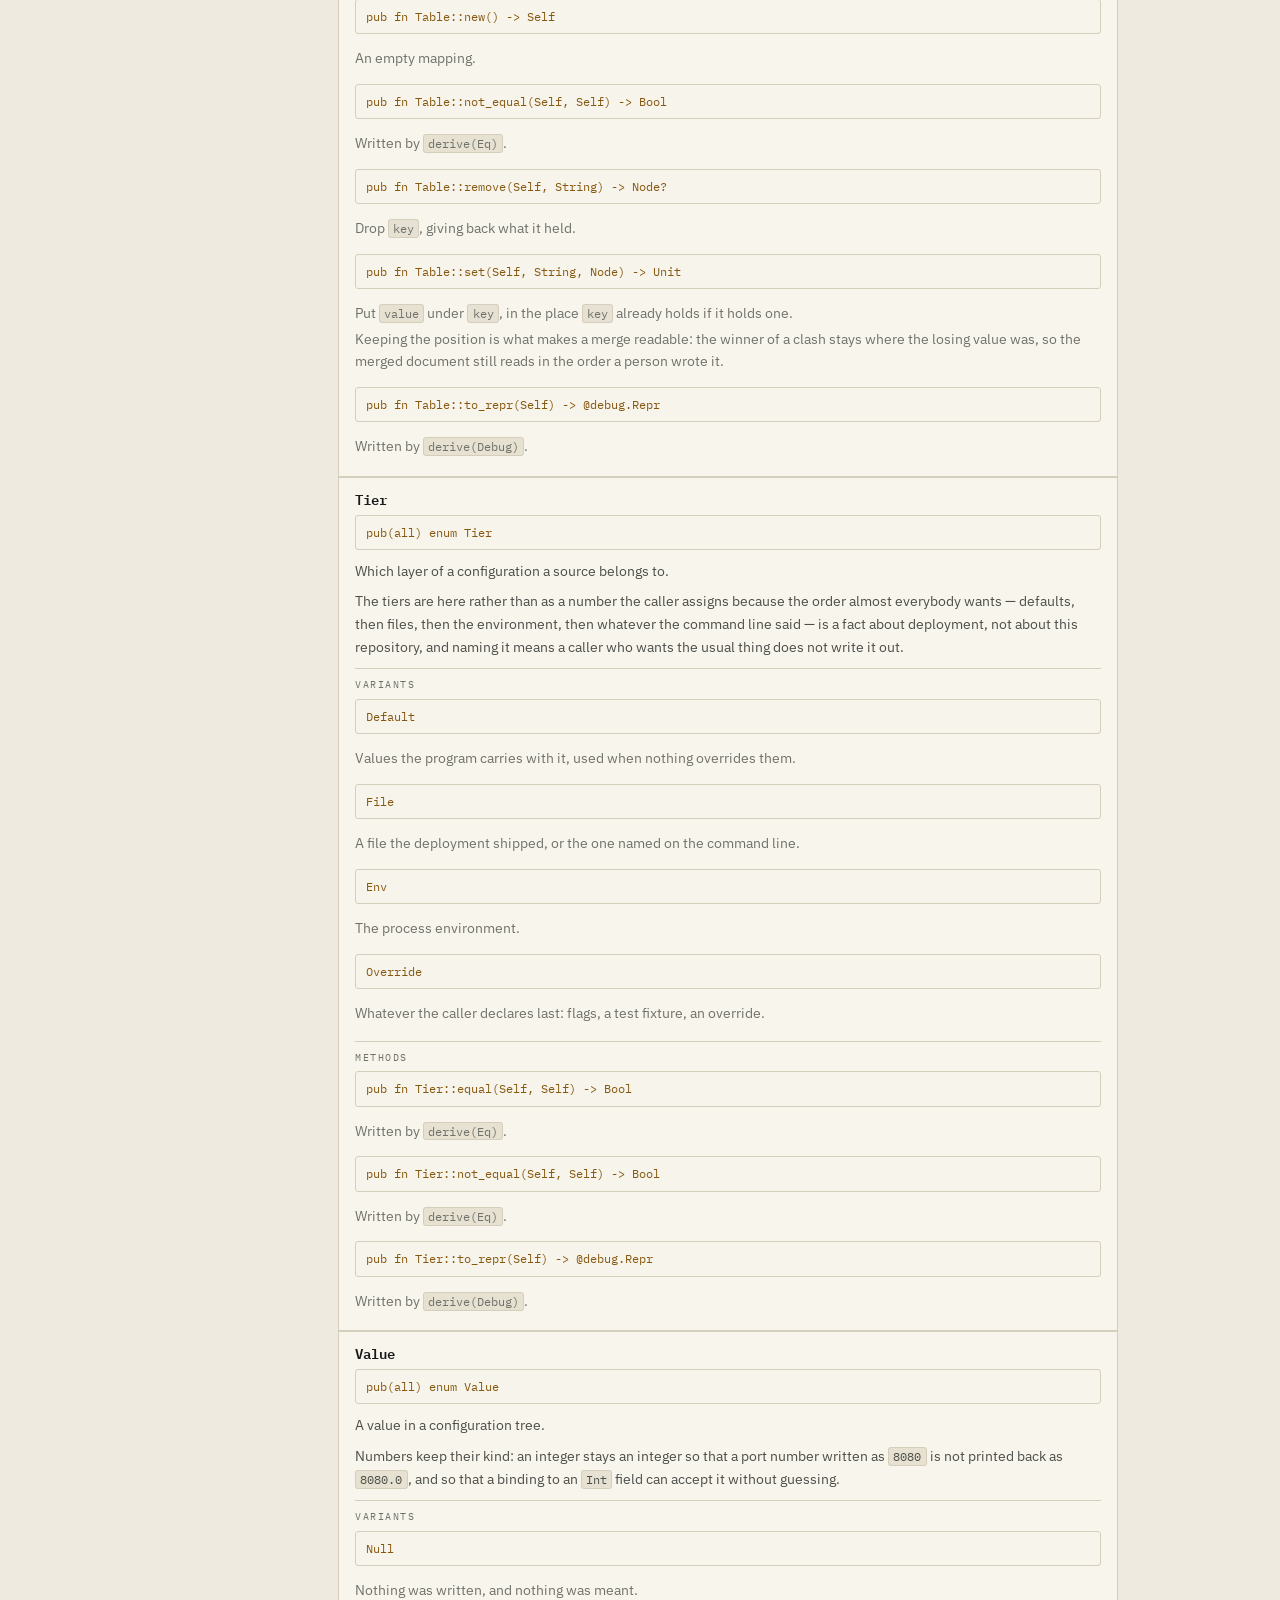
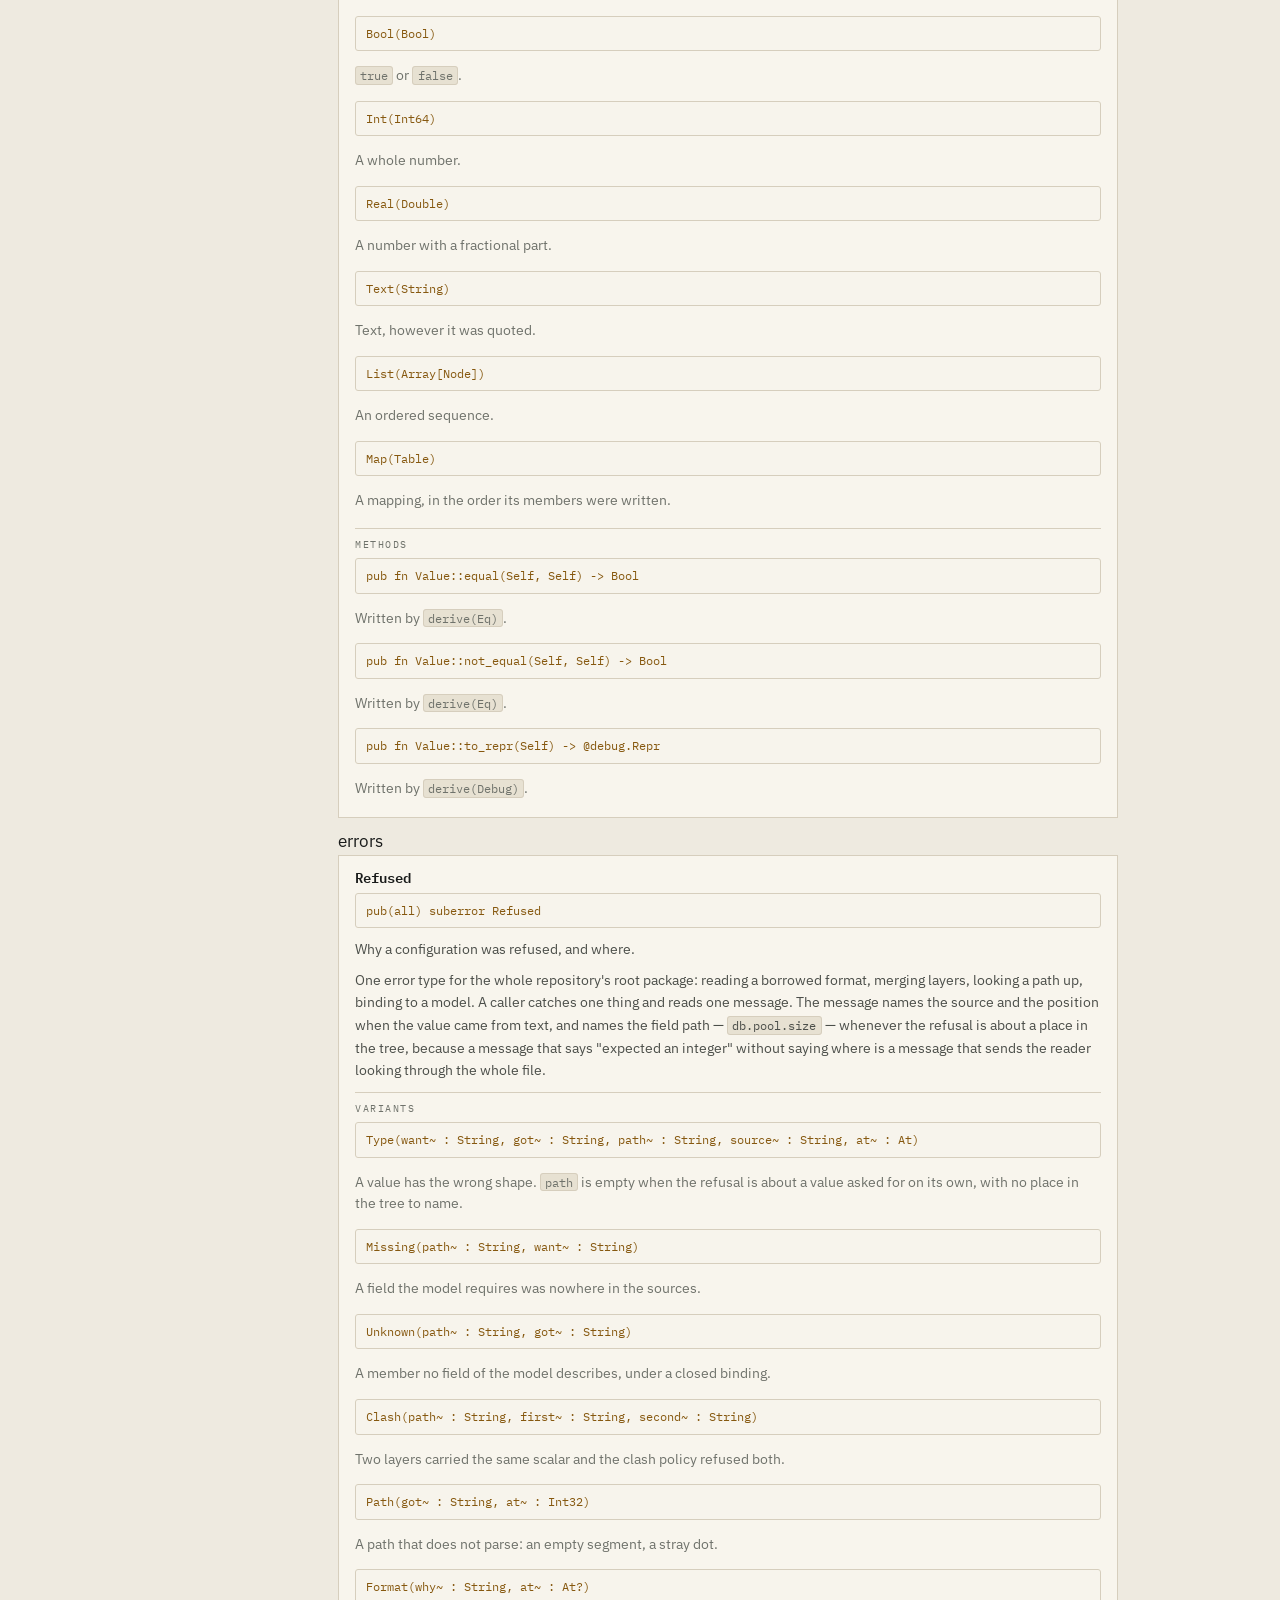
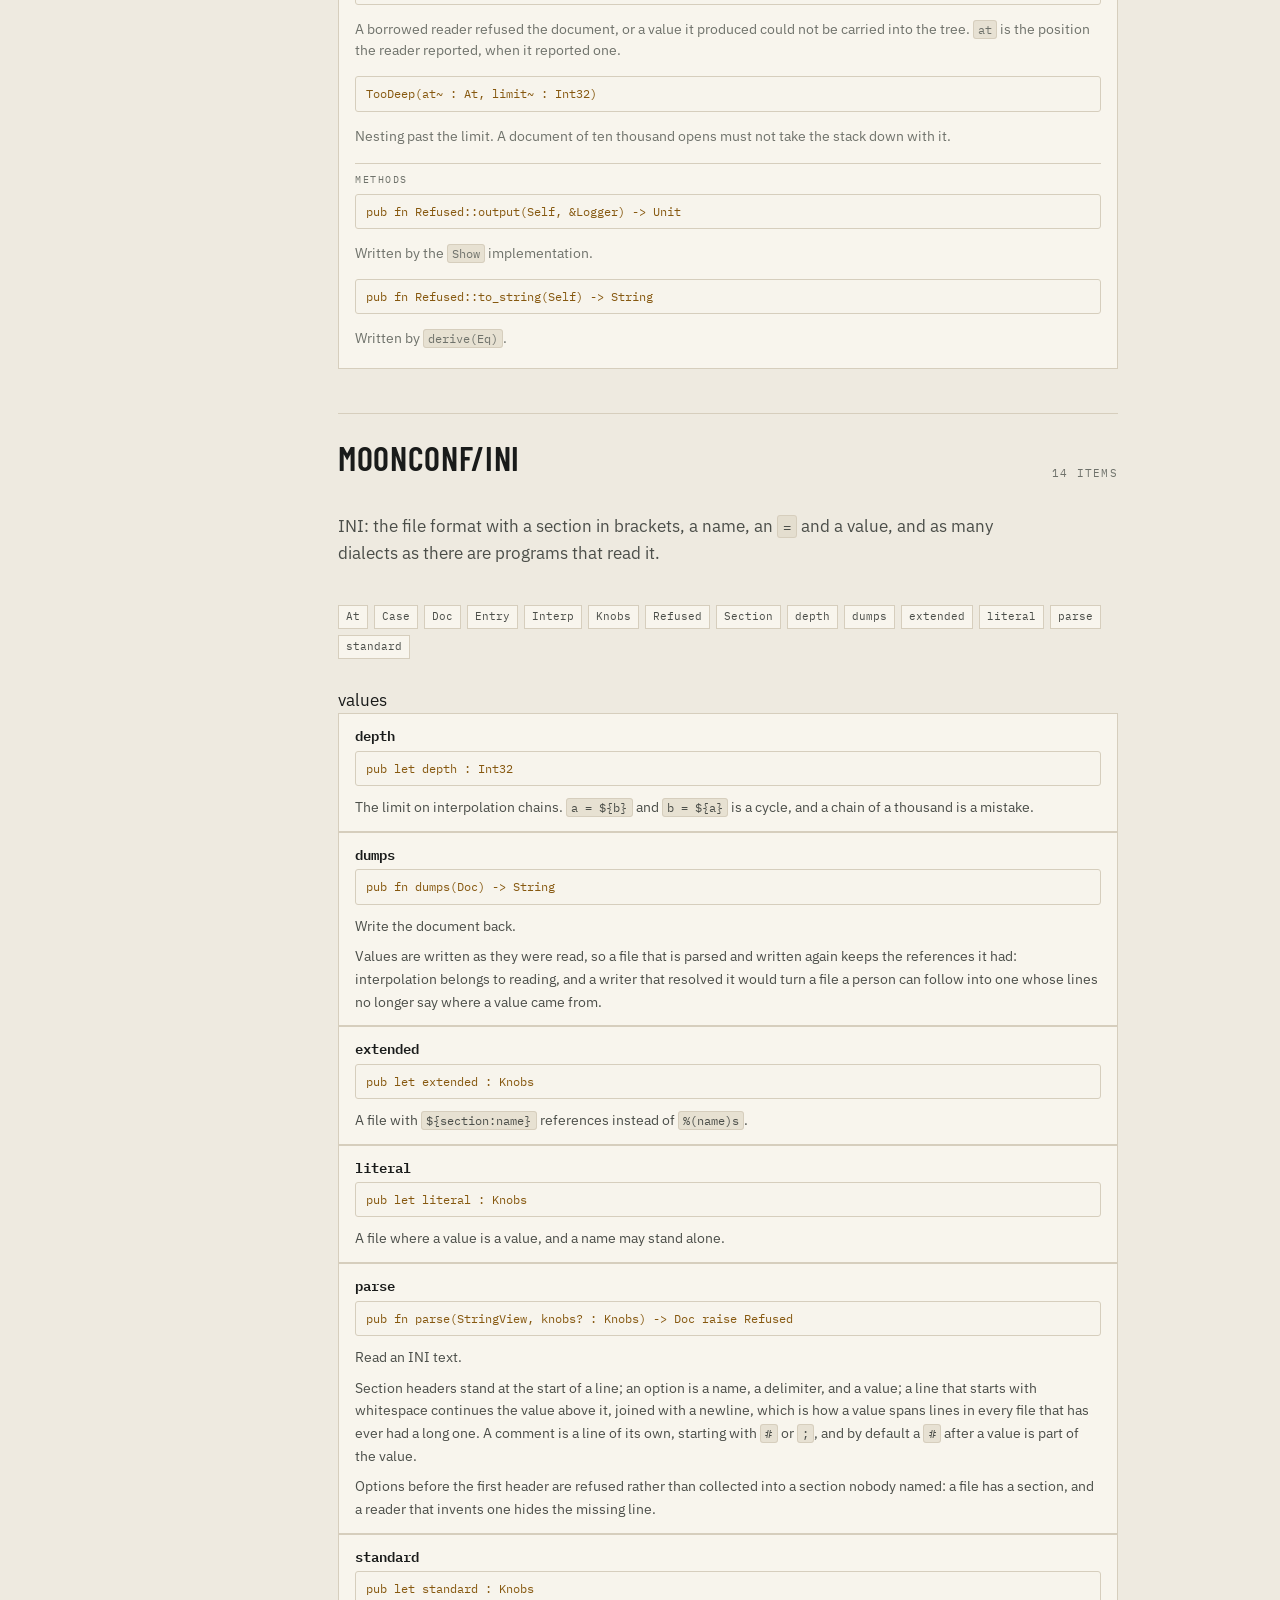
==== commit fbe0fb1a: "fixed(moonconf): the API page keeps a description when `#derive` follows the doc comment. Signed-off" ====
--- a/docs/api.html
+++ b/docs/api.html
@@ -9,7 +9,7 @@
       content="Every public package, type, value, field, method and error of moonconf, with the sentence its source wrote about it."
     />
     <link rel="stylesheet" href="assets/style.css?v=1" />
-<script type="module" src="assets/scrollbar.js"></script>
+    <script type="module" src="assets/scrollbar.js"></script>
     <link
       rel="icon"
       href="data:image/svg+xml,%3Csvg xmlns='http://www.w3.org/2000/svg' viewBox='0 0 32 32'%3E%3Crect width='32' height='32' rx='4' fill='%230e1012'/%3E%3Ccircle cx='16' cy='16' r='8' fill='none' stroke='%23e0a94a' stroke-width='4' stroke-dasharray='3 3'/%3E%3Ccircle cx='16' cy='16' r='2.6' fill='%23e0a94a'/%3E%3C/svg%3E"
@@ -98,9 +98,9 @@
             about it. Types list their fields or variants, then the methods called
             on them.
           </p>
-          <section class="api-package" id="root"><div class="section-head" style="margin-bottom: 18px"><div><h2 style="font-size: 34px">moonconf</h2></div><div class="aside">26 items</div><p>The tree every format reads into, the layers it is merged from, and the model it is bound to.</p></div><div class="api-body"><div class="api-jump"><a href="#root-at">At</a><a href="#root-bind">Bind</a><a href="#root-clash">Clash</a><a href="#root-extra">Extra</a><a href="#root-knobs">Knobs</a><a href="#root-node">Node</a><a href="#root-refused">Refused</a><a href="#root-source">Source</a><a href="#root-table">Table</a><a href="#root-tier">Tier</a><a href="#root-value">Value</a><a href="#root-bind">bind</a><a href="#root-closed">closed</a><a href="#root-decimal">decimal</a><a href="#root-layered">layered</a><a href="#root-merge">merge</a><a href="#root-native">native</a><a href="#root-of_json">of_json</a><a href="#root-of_toml">of_toml</a><a href="#root-of_yaml">of_yaml</a><a href="#root-open">open</a><a href="#root-segments">segments</a><a href="#root-spot">spot</a><a href="#root-start">start</a><a href="#root-validate">validate</a><a href="#root-whole">whole</a></div><div class="api-group"><div class="api-group-label">values</div><article class="api-item" id="root-bind"><h3>bind</h3><code class="api-signature">pub fn bind(Node, @moonmodel.Model, known? : Array[@moonmodel.Model], knobs? : Bind) -&gt; Json raise Refused</code><p>Check a tree against a model and hand back the bound values as JSON, with defaults filled in and text read as the type it spells.</p>
+          <section class="api-package" id="root"><div class="section-head" style="margin-bottom: 18px"><div><h2 style="font-size: 34px">moonconf</h2></div><div class="aside">26 items</div><p>The tree every format reads into, the layers it is merged from, and the model it is bound to.</p></div><div class="api-body"><div class="api-jump"><a href="#root-at">At</a><a href="#root-bind">Bind</a><a href="#root-clash">Clash</a><a href="#root-extra">Extra</a><a href="#root-knobs">Knobs</a><a href="#root-node">Node</a><a href="#root-refused">Refused</a><a href="#root-source">Source</a><a href="#root-table">Table</a><a href="#root-tier">Tier</a><a href="#root-value">Value</a><a href="#root-bind">bind</a><a href="#root-closed">closed</a><a href="#root-decimal">decimal</a><a href="#root-layered">layered</a><a href="#root-merge">merge</a><a href="#root-native">native</a><a href="#root-of_json">of_json</a><a href="#root-of_toml">of_toml</a><a href="#root-of_yaml">of_yaml</a><a href="#root-open">open</a><a href="#root-segments">segments</a><a href="#root-spot">spot</a><a href="#root-start">start</a><a href="#root-validate">validate</a><a href="#root-whole">whole</a></div><div class="api-group"><div class="api-group-label">values</div><article class="api-item" id="root-bind"><h3>bind</h3><code class="api-signature">pub fn bind(Node, @moonmodel.Model, known? : Array[@moonmodel.Model], knobs? : Bind) -&gt; @json.Json raise Refused</code><p>Check a tree against a model and hand back the bound values as JSON, with defaults filled in and text read as the type it spells.</p>
 <p>The JSON is the shape the model describes, so <code>@json.from_json</code> turns it into a struct of the caller's own. <code>known</code> resolves <code>Ref</code> fields by model name; a reference nothing resolves is carried through unchecked rather than guessed at.</p></article><article class="api-item" id="root-closed"><h3>closed</h3><code class="api-signature">pub let closed : Bind</code><p>Bind the members the model describes and refuse the rest.</p></article><article class="api-item" id="root-decimal"><h3>decimal</h3><code class="api-signature">pub fn decimal(StringView) -&gt; Double?</code><p>The real number <code>text</code> spells, or nothing.</p></article><article class="api-item" id="root-layered"><h3>layered</h3><code class="api-signature">pub let layered : Knobs</code><p>Defaults below files below the environment below explicit overrides, with the stronger layer winning.</p></article><article class="api-item" id="root-merge"><h3>merge</h3><code class="api-signature">pub fn merge(Array[Source], knobs? : Knobs) -&gt; Node raise Refused</code><p>Merge a whole stack, weakest first, in the order <code>knobs</code> asks for.</p>
-<p>Sources of the same tier keep the order they were given, so <code>Source</code> order is the tie-break and a caller never has to number anything.</p></article><article class="api-item" id="root-native"><h3>native</h3><code class="api-signature">pub fn native(Node) -&gt; Json</code><p>The tree as JSON, keeping the shape and dropping the provenance.</p></article><article class="api-item" id="root-of_json"><h3>of_json</h3><code class="api-signature">pub fn of_json(StringView, source? : String) -&gt; Node raise Refused</code><p>Read a JSON document into the tree.</p>
+<p>Sources of the same tier keep the order they were given, so <code>Source</code> order is the tie-break and a caller never has to number anything.</p></article><article class="api-item" id="root-native"><h3>native</h3><code class="api-signature">pub fn native(Node) -&gt; @json.Json</code><p>The tree as JSON, keeping the shape and dropping the provenance.</p></article><article class="api-item" id="root-of_json"><h3>of_json</h3><code class="api-signature">pub fn of_json(StringView, source? : String) -&gt; Node raise Refused</code><p>Read a JSON document into the tree.</p>
 <p>Positions are not carried: the reader this borrows reports where it refused, not where each value sat, so a value carries the source name and the first position. A refusal keeps the reader's own position.</p></article><article class="api-item" id="root-of_toml"><h3>of_toml</h3><code class="api-signature">pub fn of_toml(StringView, source? : String) -&gt; Node raise Refused</code><p>Read a TOML document into the tree.</p></article><article class="api-item" id="root-of_yaml"><h3>of_yaml</h3><code class="api-signature">pub fn of_yaml(StringView, source? : String) -&gt; Node raise Refused</code><p>Read a YAML document into the tree.</p>
 <p>One document, in YAML 1.2 core schema. Anchors, aliases and merge keys are resolved by the reader; what arrives here is the value.</p></article><article class="api-item" id="root-open"><h3>open</h3><code class="api-signature">pub let open : Bind</code><p>Bind the members the model describes and carry the rest through.</p></article><article class="api-item" id="root-segments"><h3>segments</h3><code class="api-signature">pub fn segments(String) -&gt; Array[String] raise Refused</code><p>Split a dotted path into its segments.</p>
 <p>A dot separates members; <code>\.</code> is a literal dot, so a key that contains one can still be named. An empty segment — <code>a..b</code>, <code>.a</code>, <code>a.</code> — is refused rather than skipped, because a path with a hole in it is a typo.</p></article><article class="api-item" id="root-spot"><h3>spot</h3><code class="api-signature">pub fn spot(String, At) -&gt; String</code><p>The source and position part of a refusal, rendered as <code>name@line:column</code>.</p></article><article class="api-item" id="root-start"><h3>start</h3><code class="api-signature">pub let start : At</code><p>The first position in a source: what to use when nothing better is known.</p></article><article class="api-item" id="root-validate"><h3>validate</h3><code class="api-signature">pub fn validate(Node, @moonmodel.Model, known? : Array[@moonmodel.Model], knobs? : Bind) -&gt; Array[Refused]</code><p>Every way <code>node</code> fails to be what <code>model</code> describes, in tree order.</p>
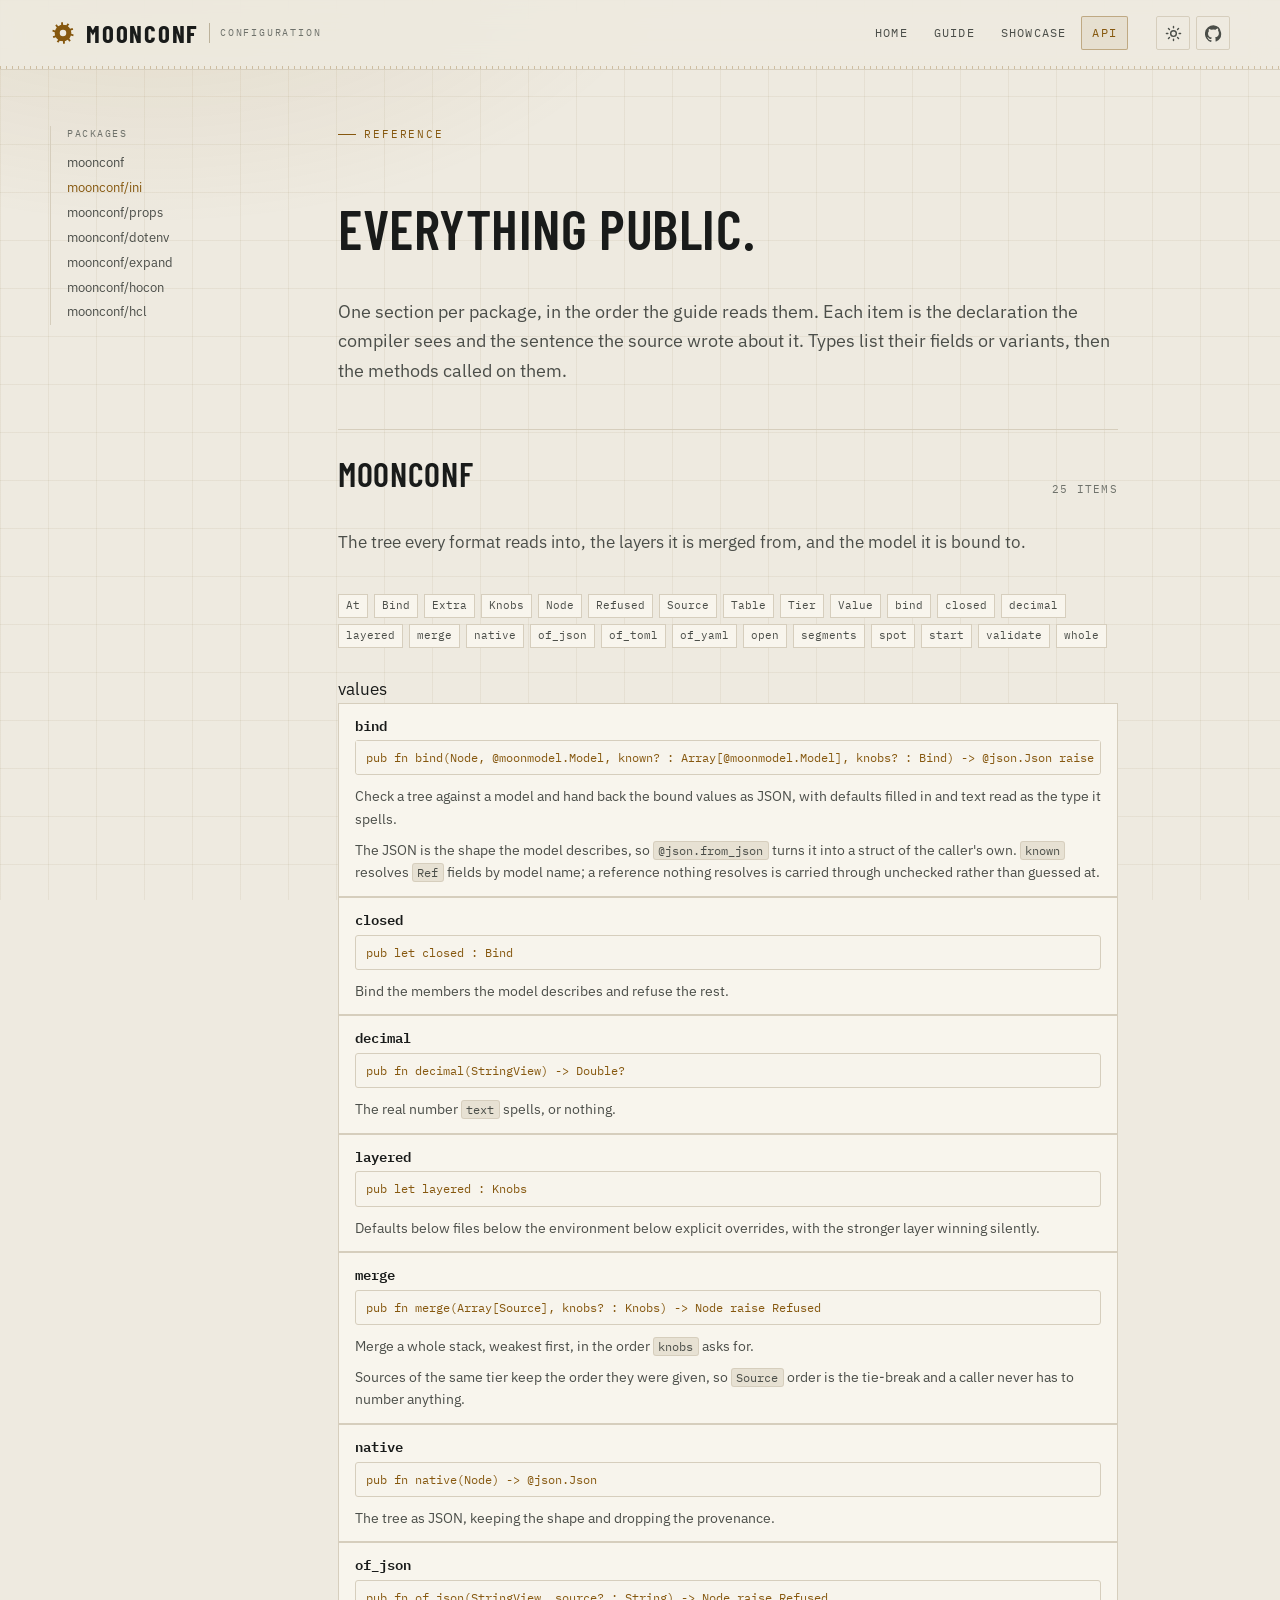
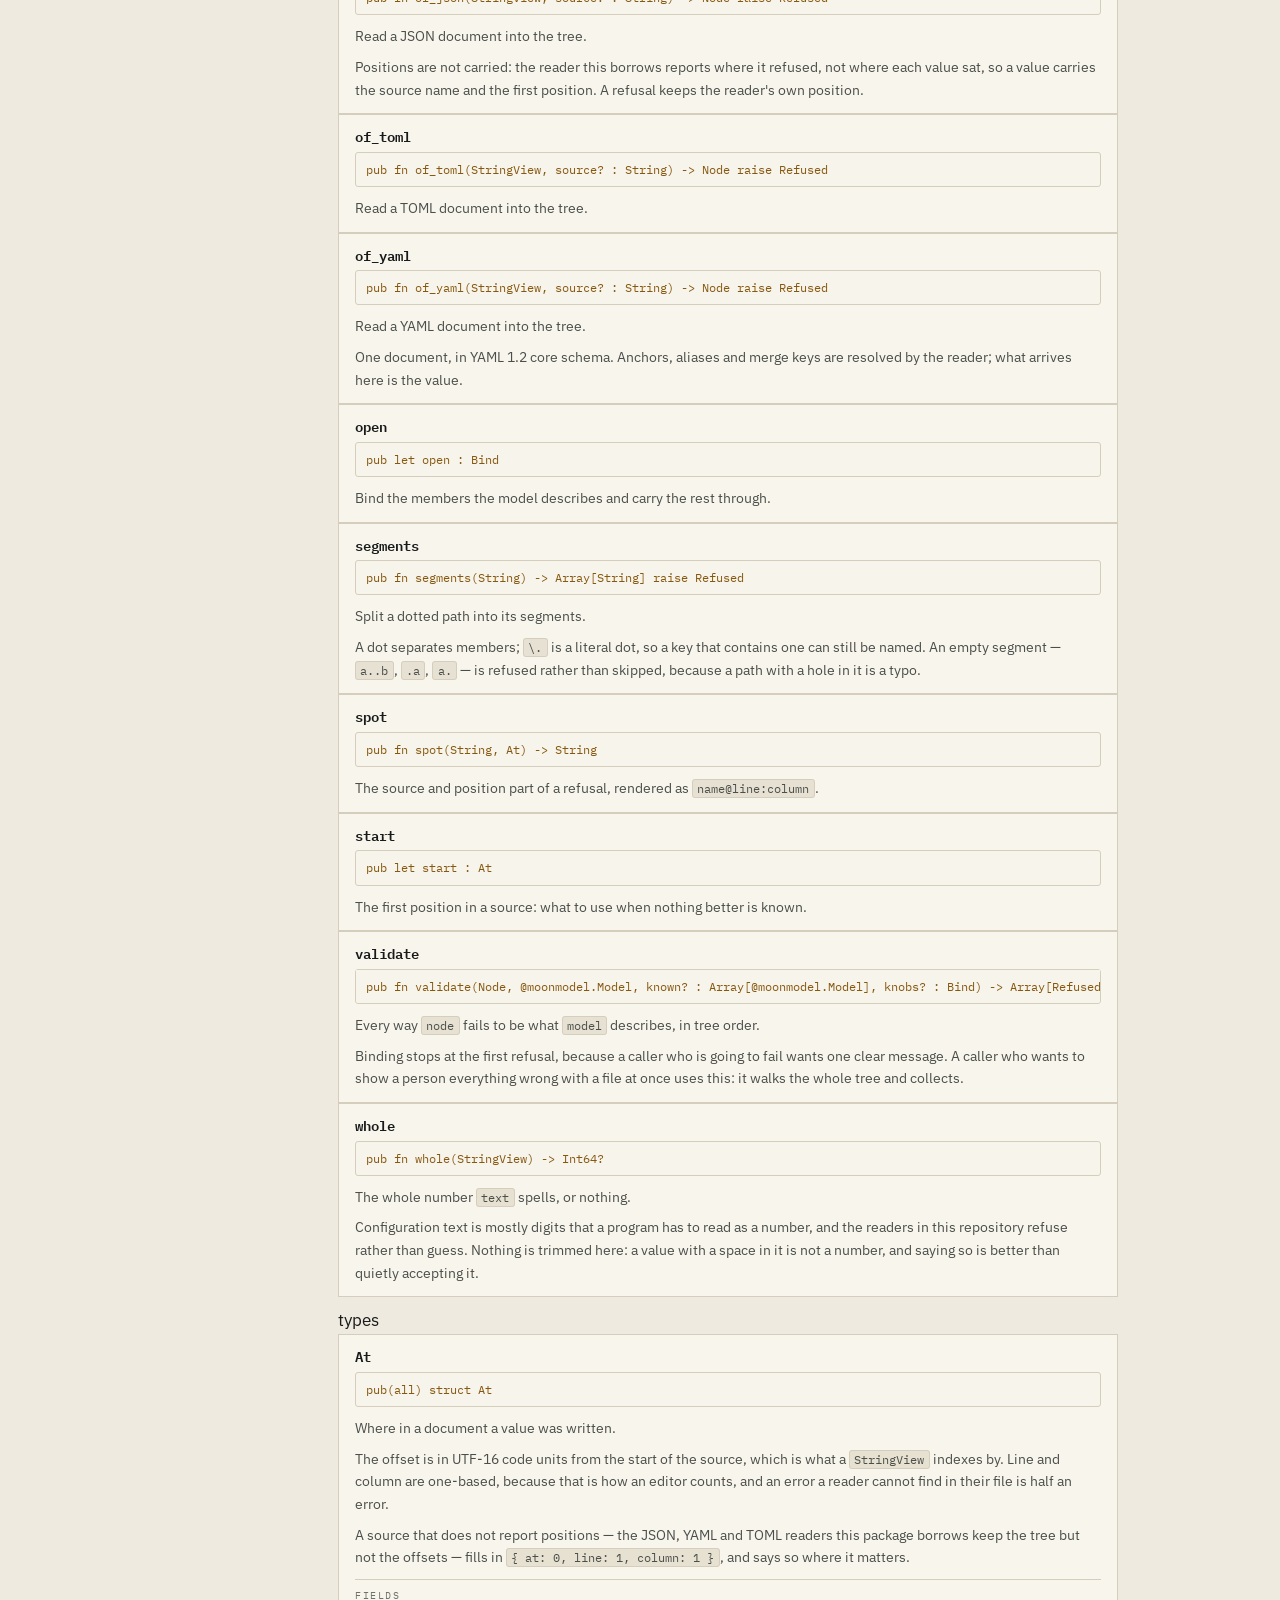
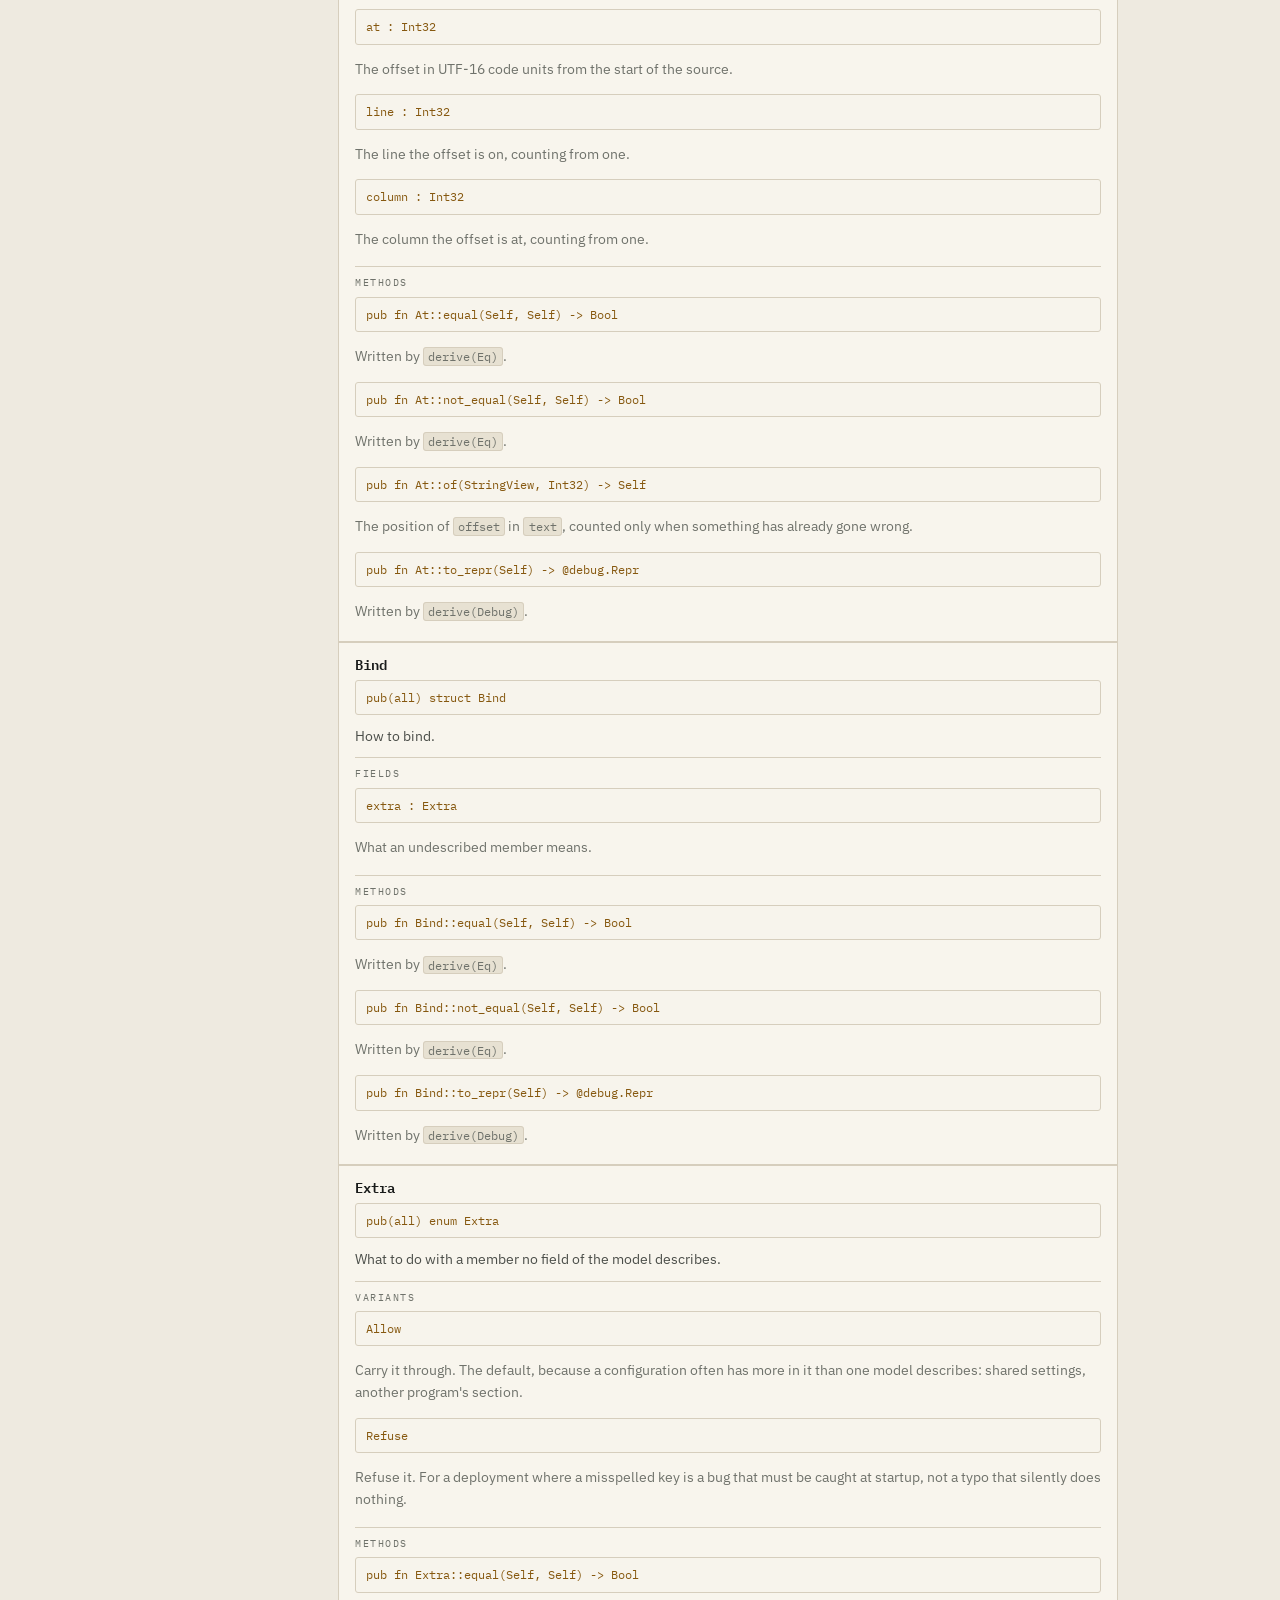
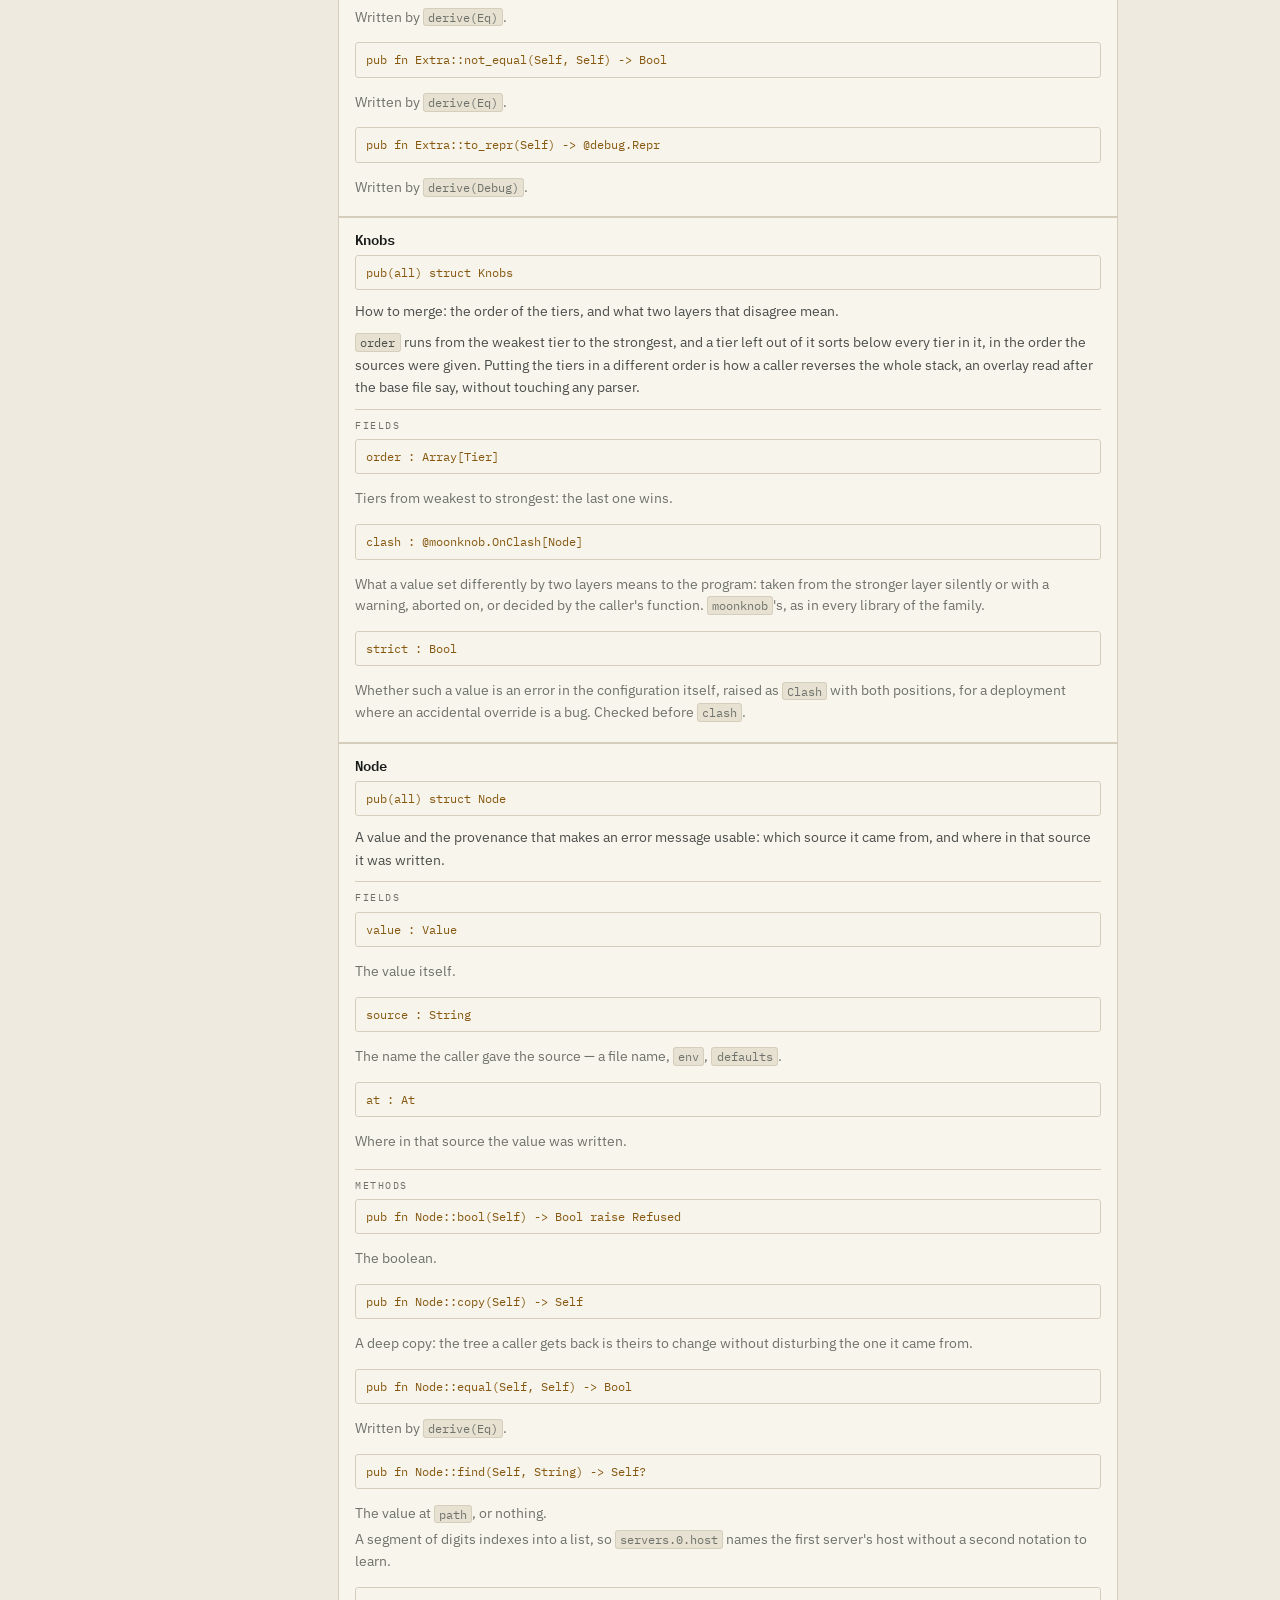
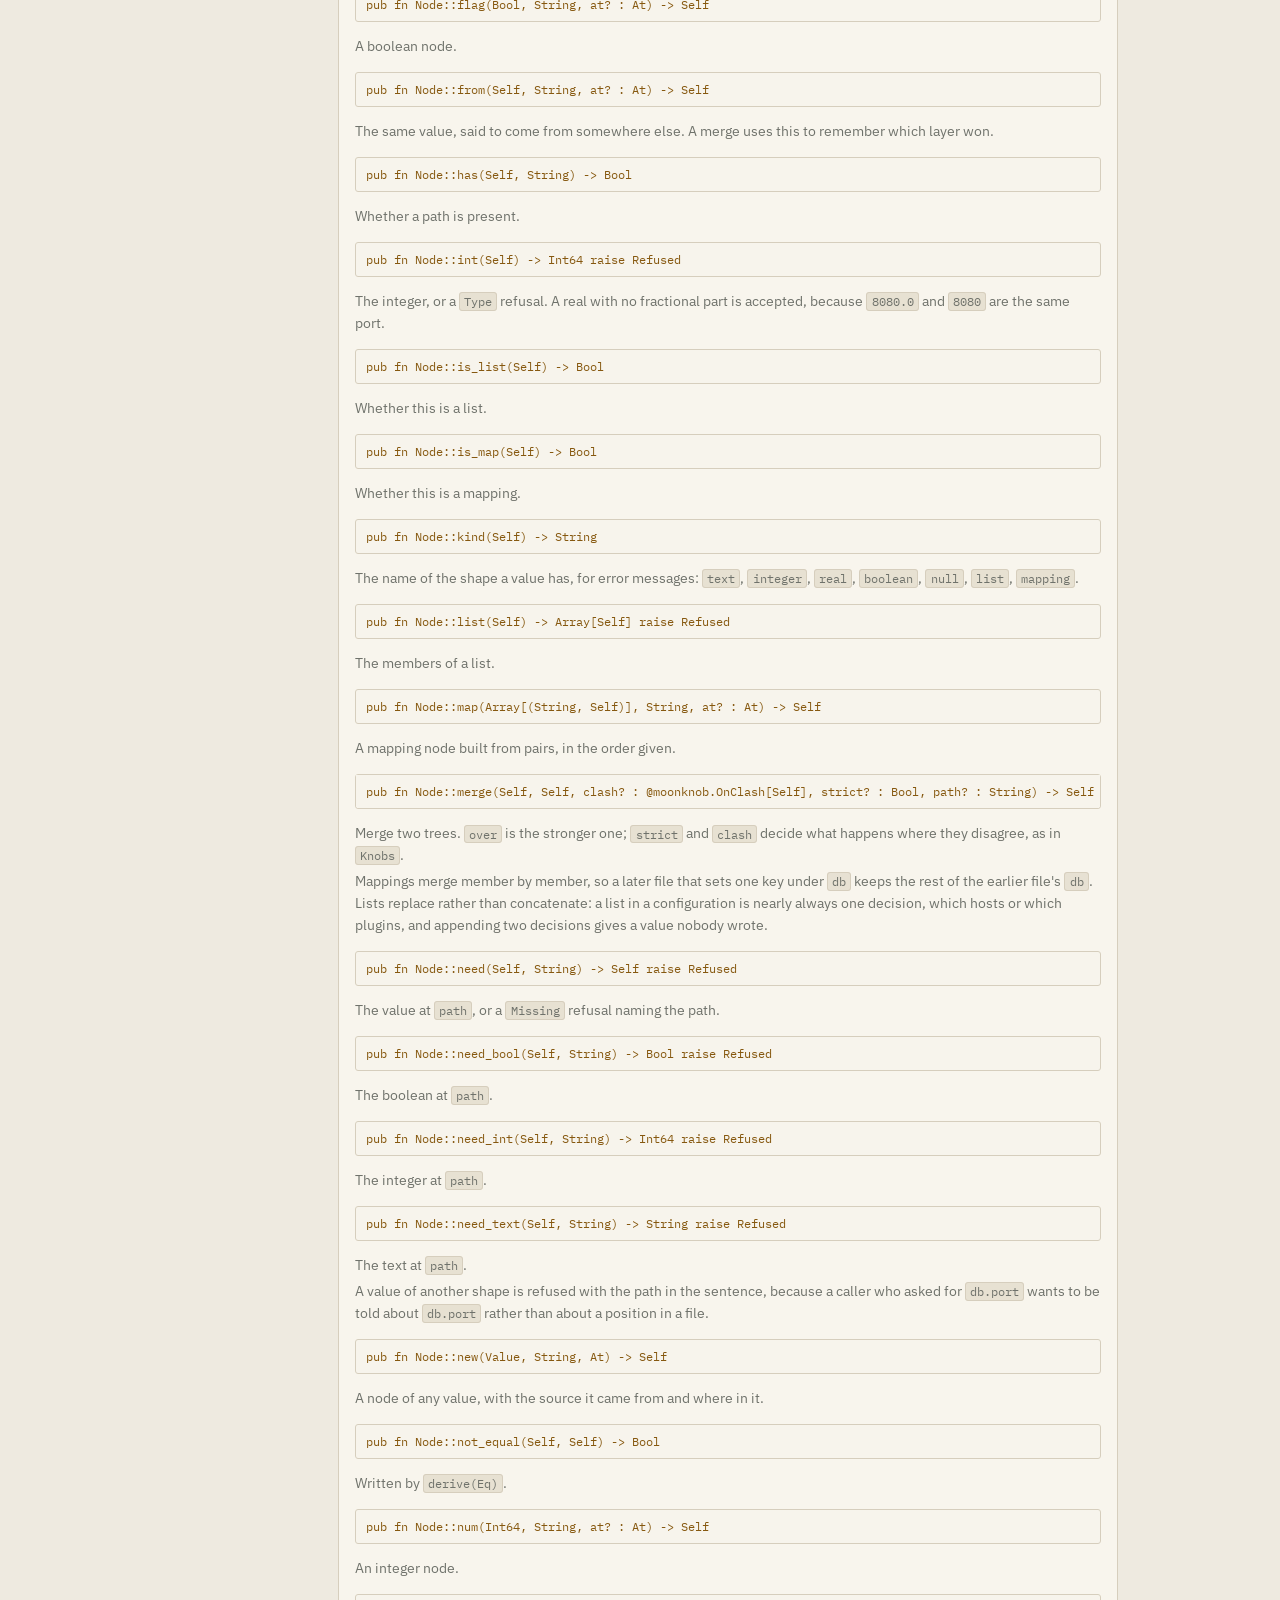
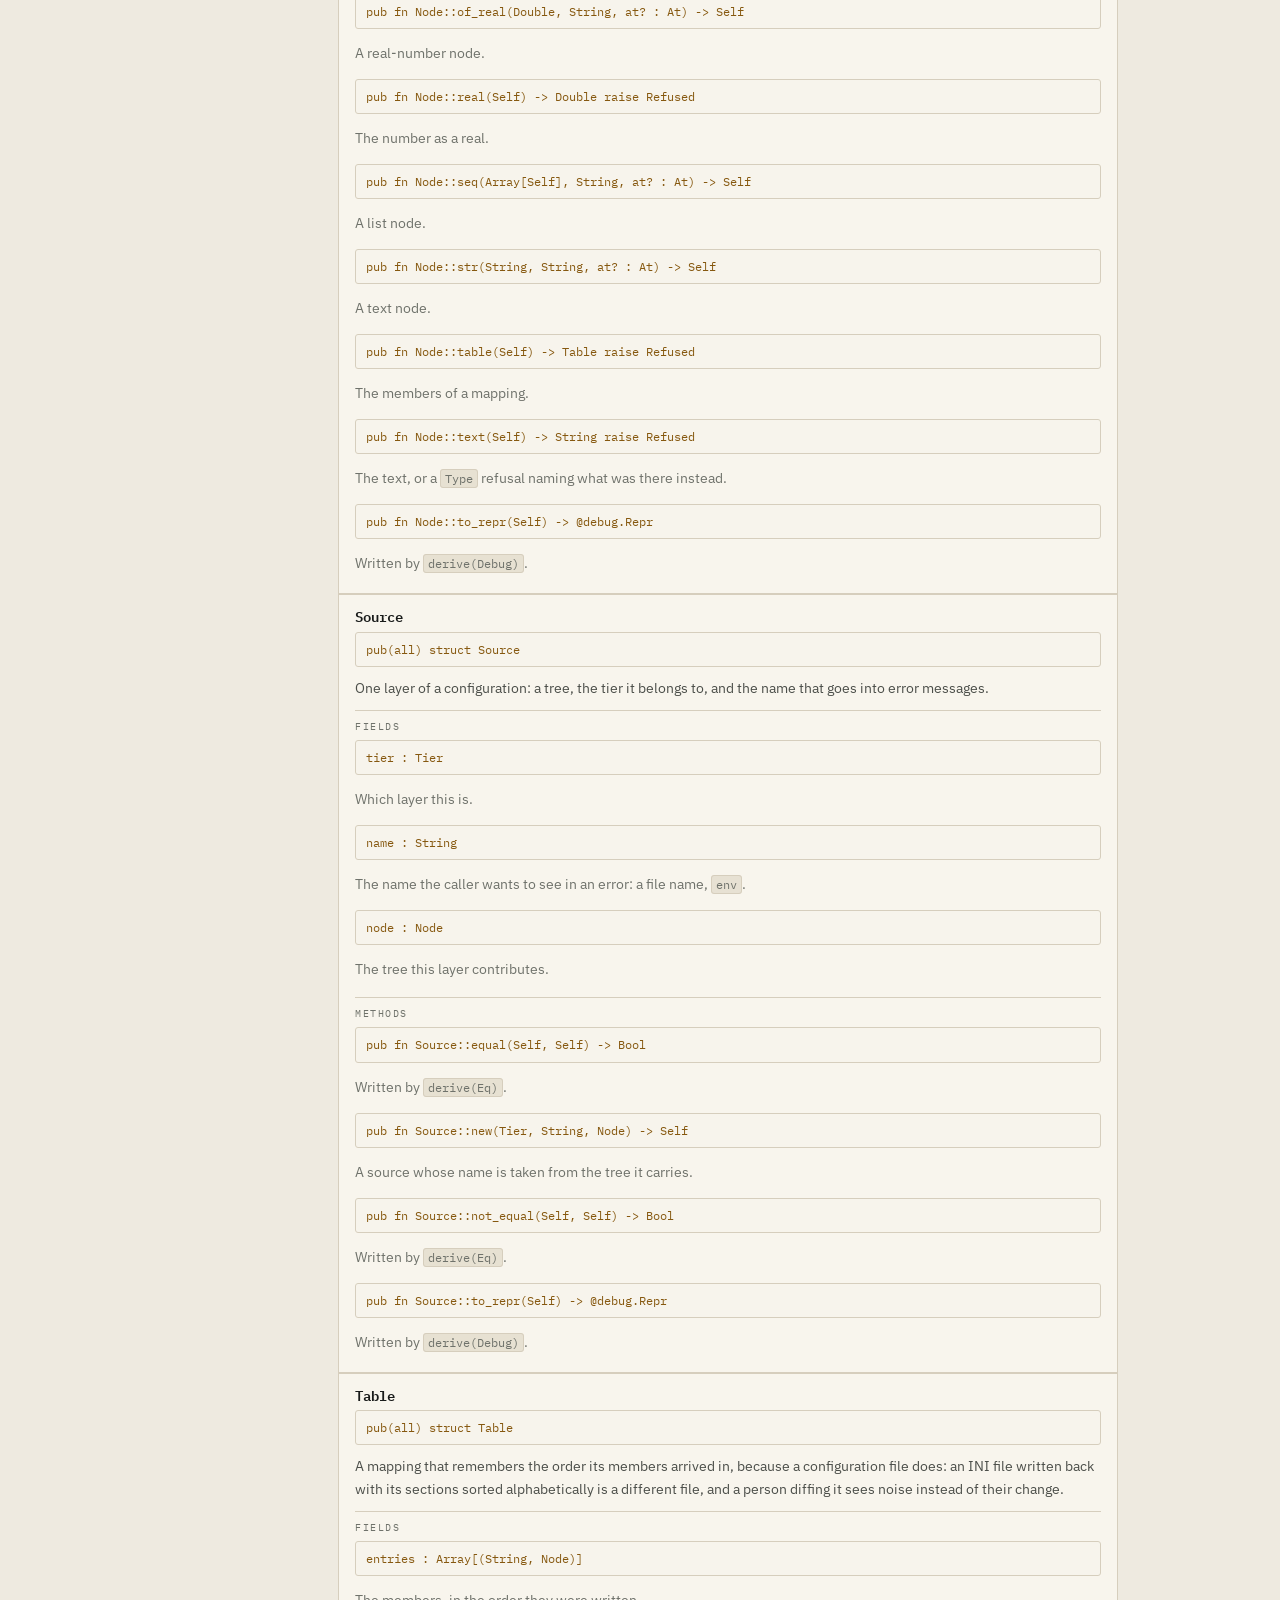
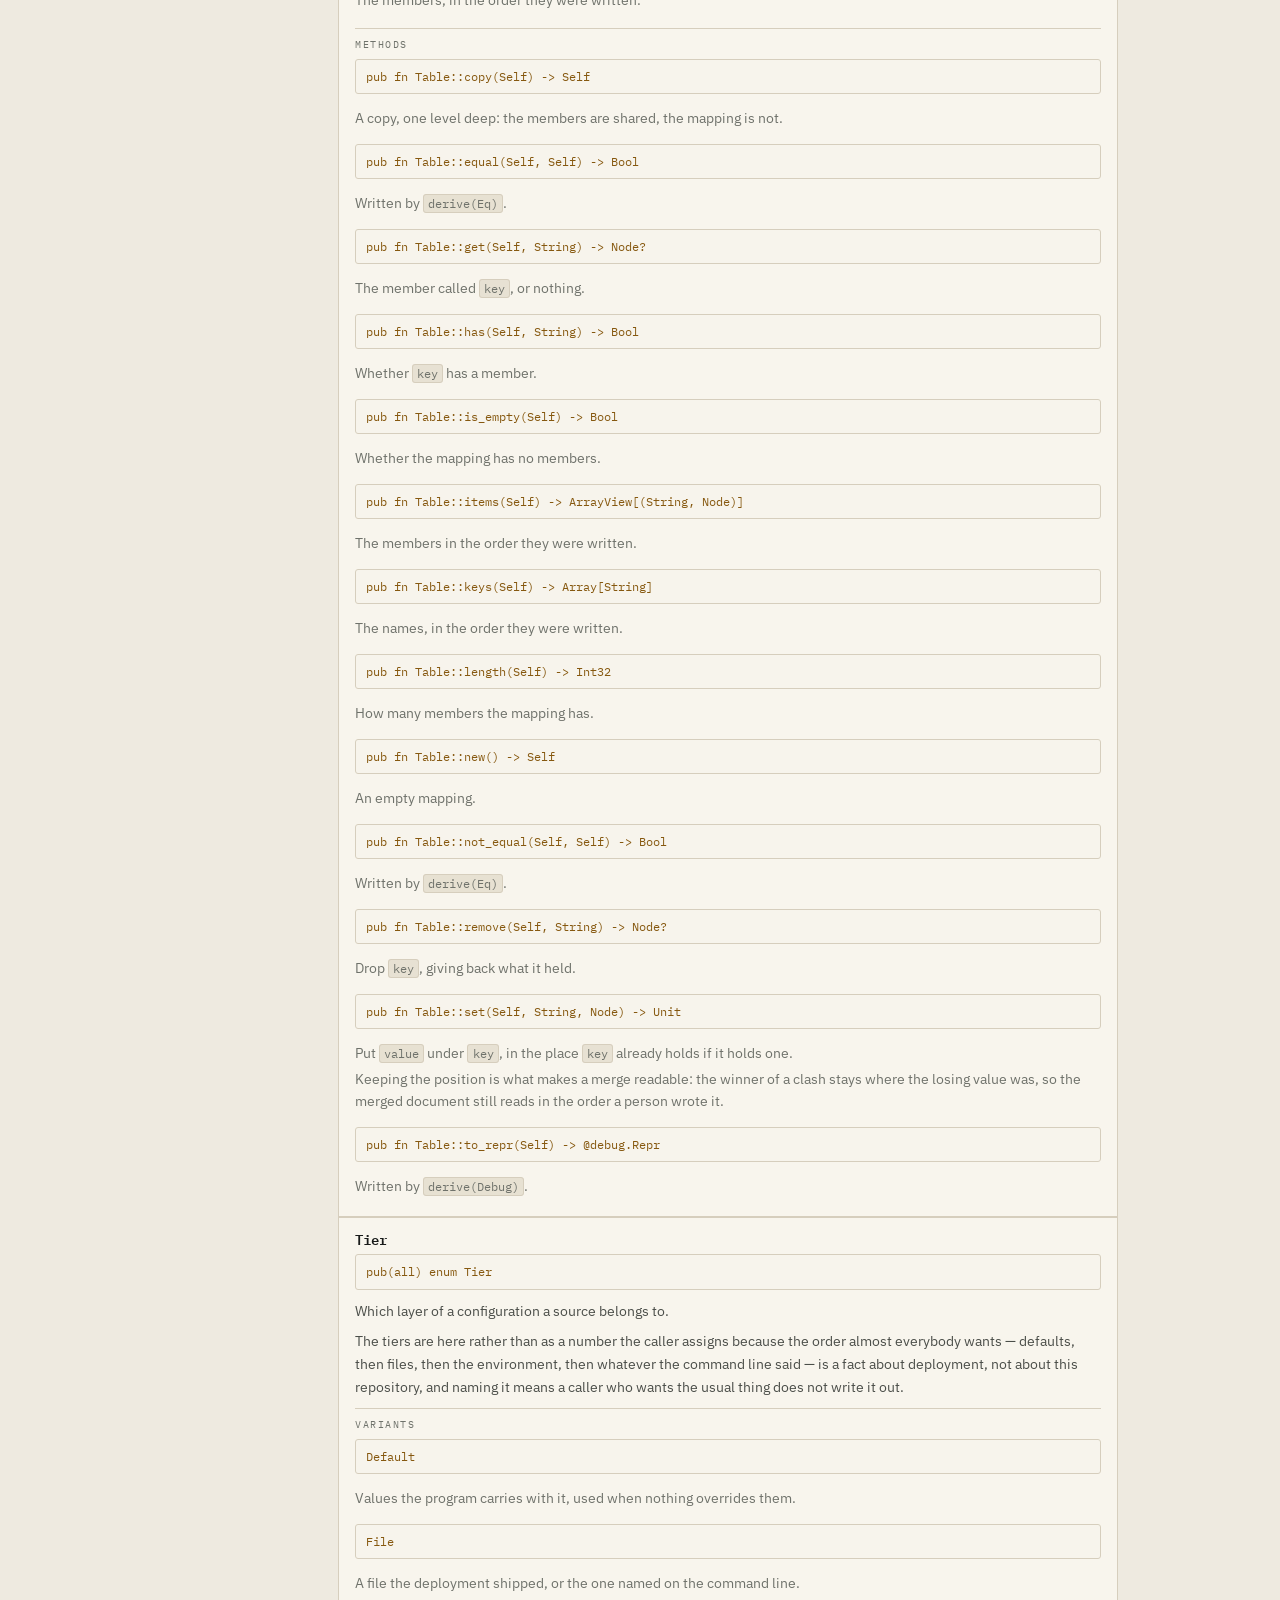
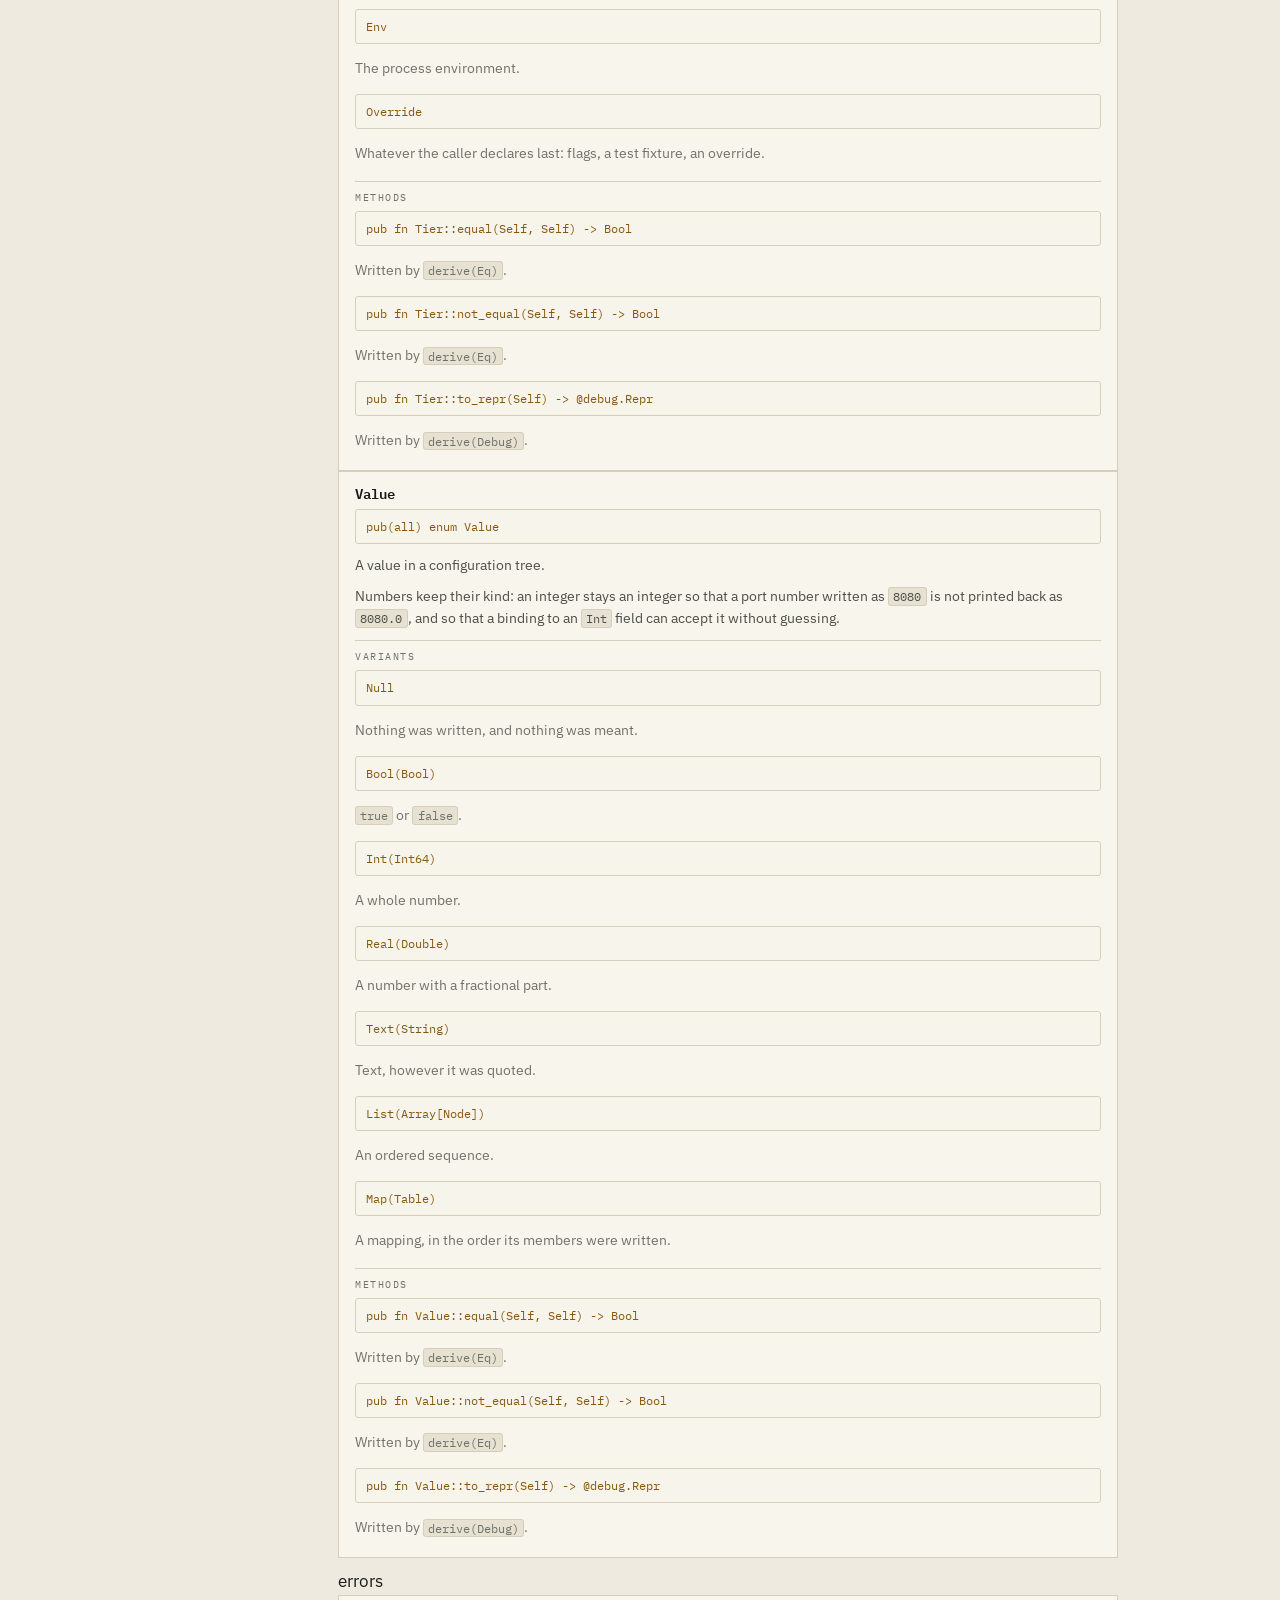
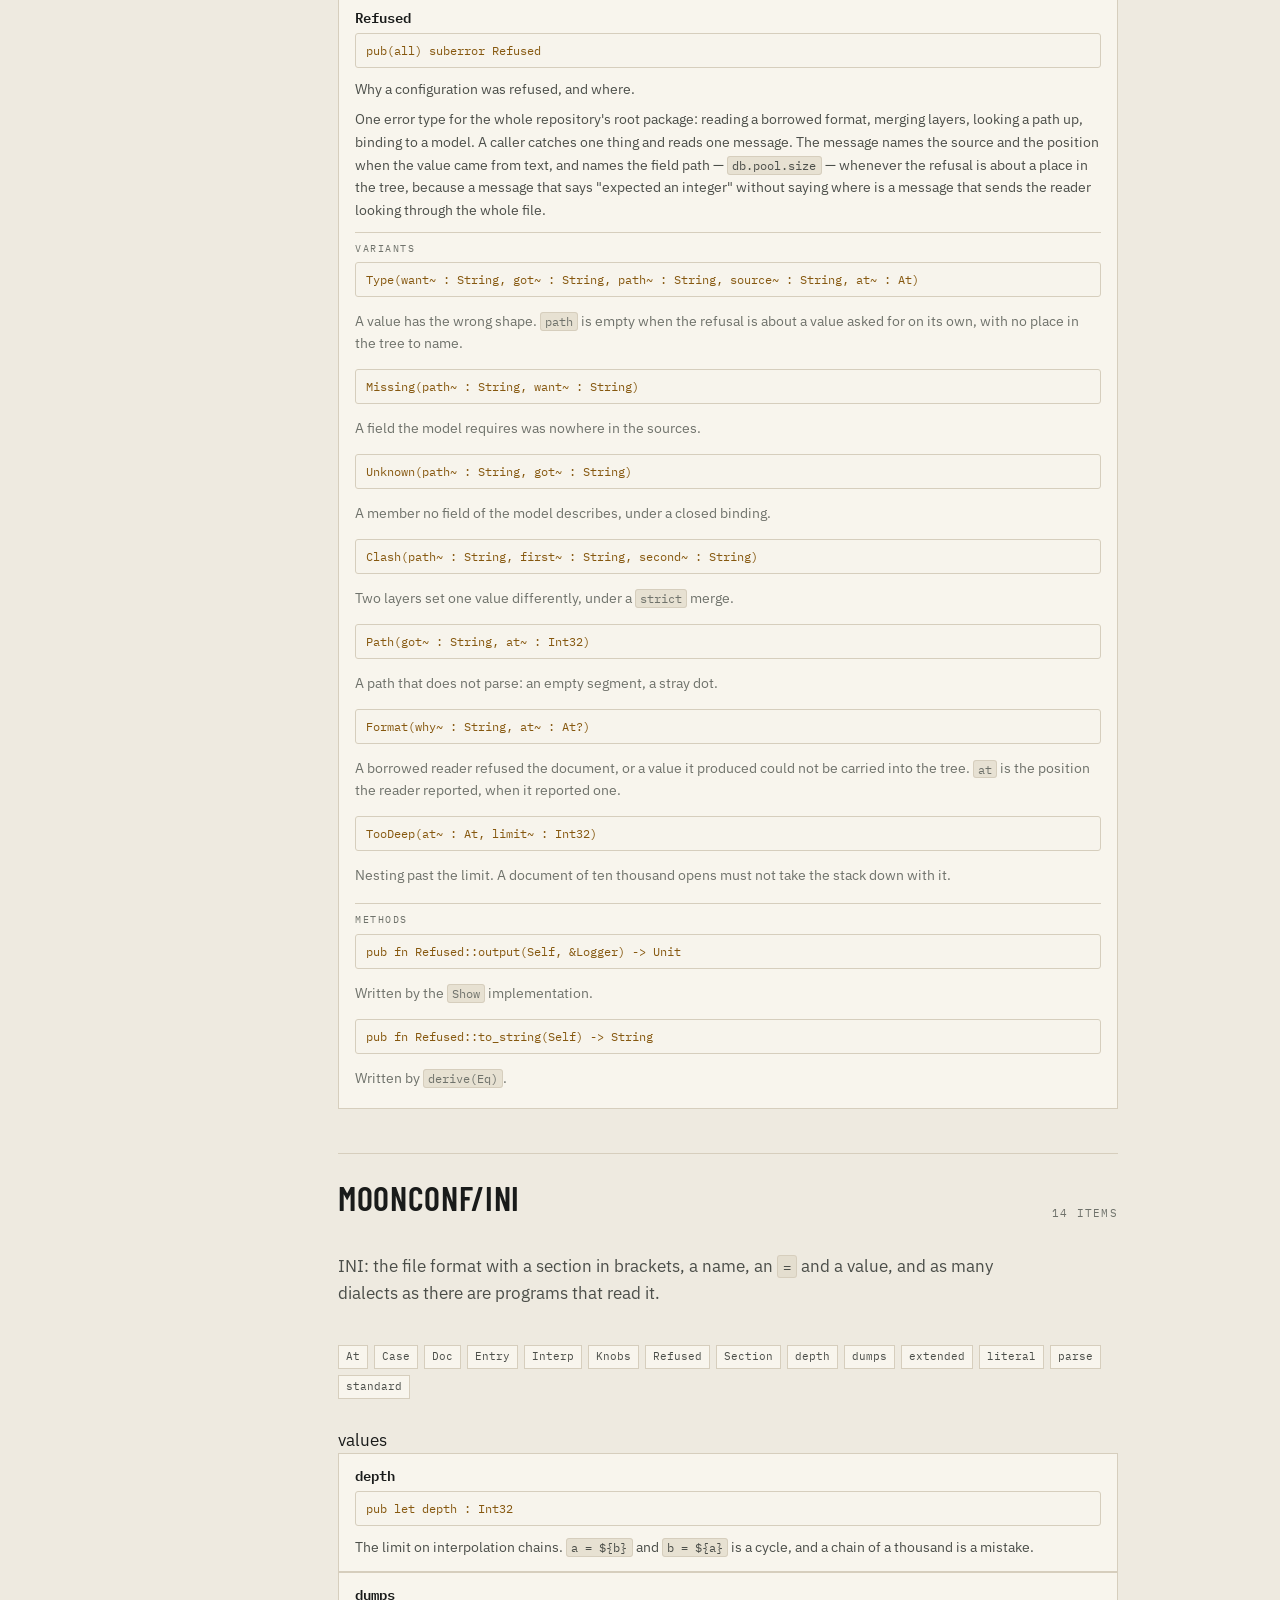
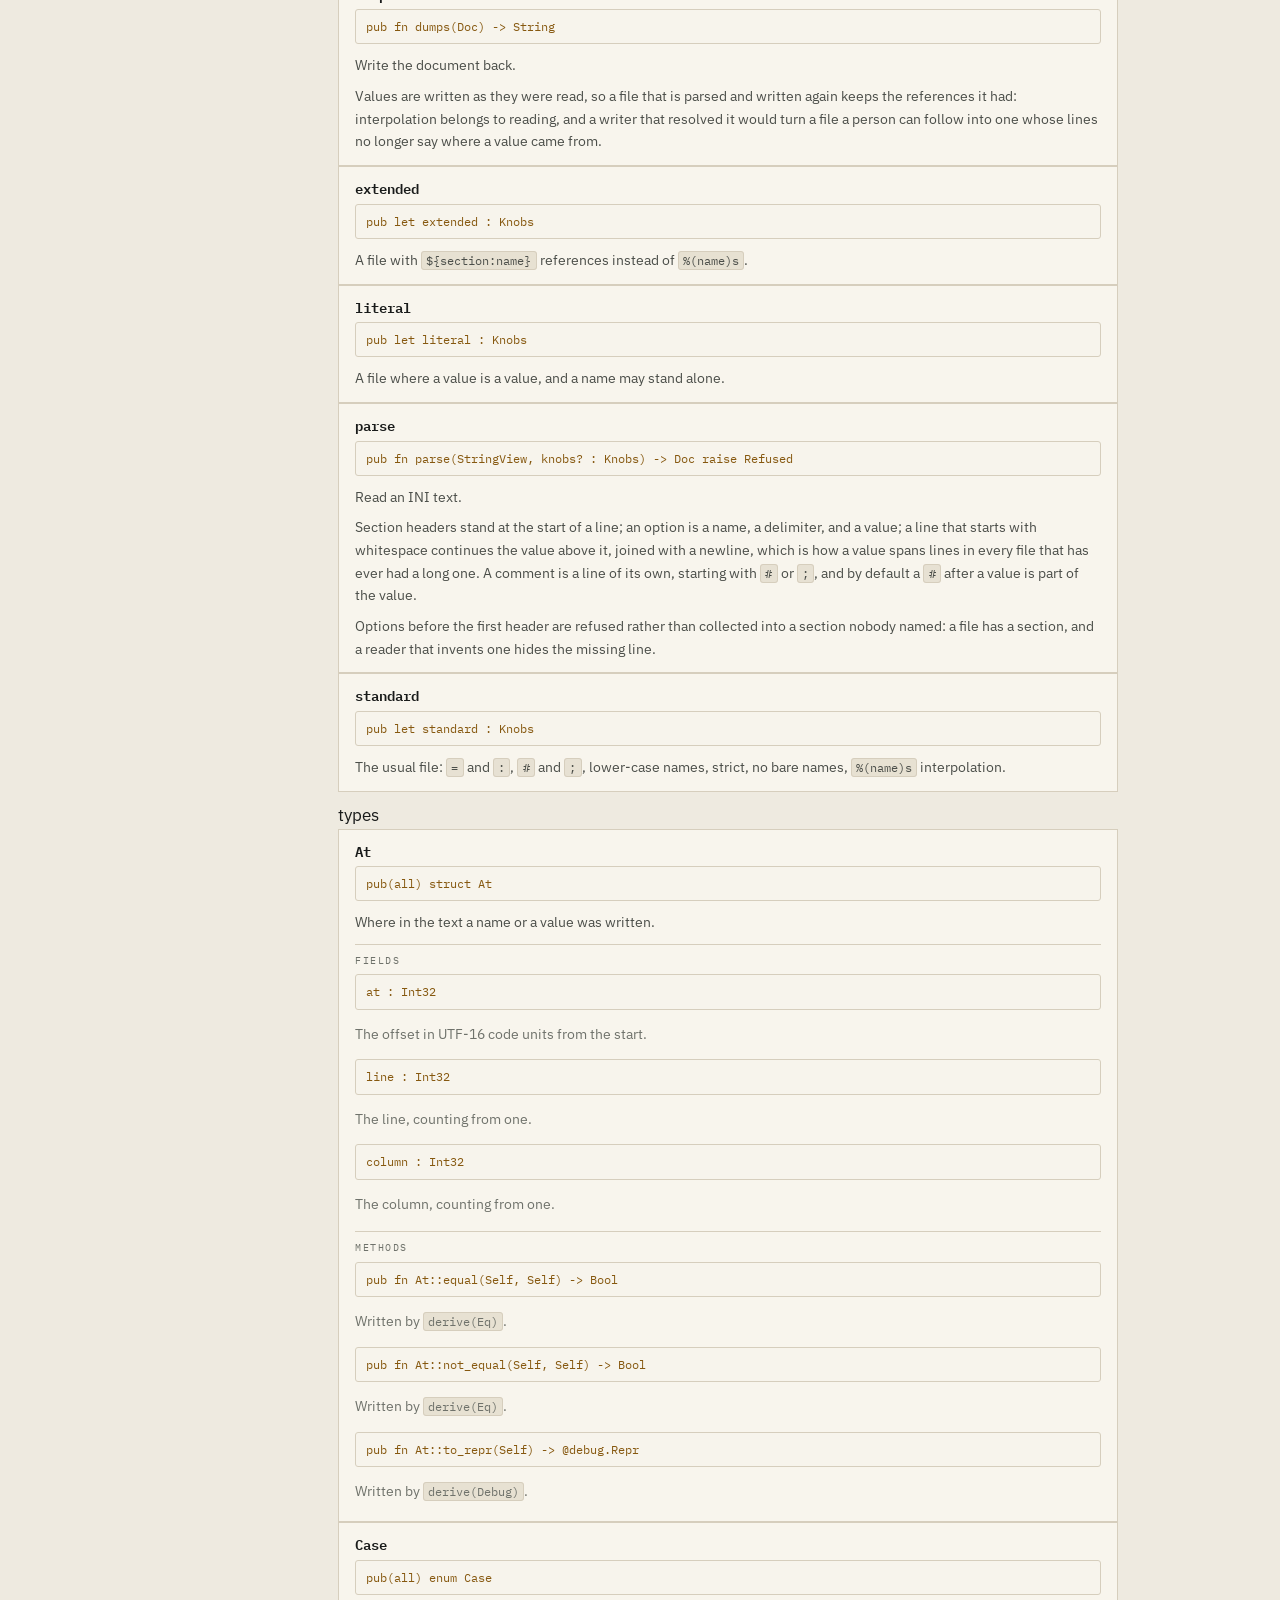
==== commit 12f87727: "changed(moonconf): a disagreement goes through moonknob's `clash`, `strict` is the refusal that name" ====
--- a/docs/api.html
+++ b/docs/api.html
@@ -98,8 +98,8 @@
             about it. Types list their fields or variants, then the methods called
             on them.
           </p>
-          <section class="api-package" id="root"><div class="section-head" style="margin-bottom: 18px"><div><h2 style="font-size: 34px">moonconf</h2></div><div class="aside">26 items</div><p>The tree every format reads into, the layers it is merged from, and the model it is bound to.</p></div><div class="api-body"><div class="api-jump"><a href="#root-at">At</a><a href="#root-bind">Bind</a><a href="#root-clash">Clash</a><a href="#root-extra">Extra</a><a href="#root-knobs">Knobs</a><a href="#root-node">Node</a><a href="#root-refused">Refused</a><a href="#root-source">Source</a><a href="#root-table">Table</a><a href="#root-tier">Tier</a><a href="#root-value">Value</a><a href="#root-bind">bind</a><a href="#root-closed">closed</a><a href="#root-decimal">decimal</a><a href="#root-layered">layered</a><a href="#root-merge">merge</a><a href="#root-native">native</a><a href="#root-of_json">of_json</a><a href="#root-of_toml">of_toml</a><a href="#root-of_yaml">of_yaml</a><a href="#root-open">open</a><a href="#root-segments">segments</a><a href="#root-spot">spot</a><a href="#root-start">start</a><a href="#root-validate">validate</a><a href="#root-whole">whole</a></div><div class="api-group"><div class="api-group-label">values</div><article class="api-item" id="root-bind"><h3>bind</h3><code class="api-signature">pub fn bind(Node, @moonmodel.Model, known? : Array[@moonmodel.Model], knobs? : Bind) -&gt; @json.Json raise Refused</code><p>Check a tree against a model and hand back the bound values as JSON, with defaults filled in and text read as the type it spells.</p>
-<p>The JSON is the shape the model describes, so <code>@json.from_json</code> turns it into a struct of the caller's own. <code>known</code> resolves <code>Ref</code> fields by model name; a reference nothing resolves is carried through unchecked rather than guessed at.</p></article><article class="api-item" id="root-closed"><h3>closed</h3><code class="api-signature">pub let closed : Bind</code><p>Bind the members the model describes and refuse the rest.</p></article><article class="api-item" id="root-decimal"><h3>decimal</h3><code class="api-signature">pub fn decimal(StringView) -&gt; Double?</code><p>The real number <code>text</code> spells, or nothing.</p></article><article class="api-item" id="root-layered"><h3>layered</h3><code class="api-signature">pub let layered : Knobs</code><p>Defaults below files below the environment below explicit overrides, with the stronger layer winning.</p></article><article class="api-item" id="root-merge"><h3>merge</h3><code class="api-signature">pub fn merge(Array[Source], knobs? : Knobs) -&gt; Node raise Refused</code><p>Merge a whole stack, weakest first, in the order <code>knobs</code> asks for.</p>
+          <section class="api-package" id="root"><div class="section-head" style="margin-bottom: 18px"><div><h2 style="font-size: 34px">moonconf</h2></div><div class="aside">25 items</div><p>The tree every format reads into, the layers it is merged from, and the model it is bound to.</p></div><div class="api-body"><div class="api-jump"><a href="#root-at">At</a><a href="#root-bind">Bind</a><a href="#root-extra">Extra</a><a href="#root-knobs">Knobs</a><a href="#root-node">Node</a><a href="#root-refused">Refused</a><a href="#root-source">Source</a><a href="#root-table">Table</a><a href="#root-tier">Tier</a><a href="#root-value">Value</a><a href="#root-bind">bind</a><a href="#root-closed">closed</a><a href="#root-decimal">decimal</a><a href="#root-layered">layered</a><a href="#root-merge">merge</a><a href="#root-native">native</a><a href="#root-of_json">of_json</a><a href="#root-of_toml">of_toml</a><a href="#root-of_yaml">of_yaml</a><a href="#root-open">open</a><a href="#root-segments">segments</a><a href="#root-spot">spot</a><a href="#root-start">start</a><a href="#root-validate">validate</a><a href="#root-whole">whole</a></div><div class="api-group"><div class="api-group-label">values</div><article class="api-item" id="root-bind"><h3>bind</h3><code class="api-signature">pub fn bind(Node, @moonmodel.Model, known? : Array[@moonmodel.Model], knobs? : Bind) -&gt; @json.Json raise Refused</code><p>Check a tree against a model and hand back the bound values as JSON, with defaults filled in and text read as the type it spells.</p>
+<p>The JSON is the shape the model describes, so <code>@json.from_json</code> turns it into a struct of the caller's own. <code>known</code> resolves <code>Ref</code> fields by model name; a reference nothing resolves is carried through unchecked rather than guessed at.</p></article><article class="api-item" id="root-closed"><h3>closed</h3><code class="api-signature">pub let closed : Bind</code><p>Bind the members the model describes and refuse the rest.</p></article><article class="api-item" id="root-decimal"><h3>decimal</h3><code class="api-signature">pub fn decimal(StringView) -&gt; Double?</code><p>The real number <code>text</code> spells, or nothing.</p></article><article class="api-item" id="root-layered"><h3>layered</h3><code class="api-signature">pub let layered : Knobs</code><p>Defaults below files below the environment below explicit overrides, with the stronger layer winning silently.</p></article><article class="api-item" id="root-merge"><h3>merge</h3><code class="api-signature">pub fn merge(Array[Source], knobs? : Knobs) -&gt; Node raise Refused</code><p>Merge a whole stack, weakest first, in the order <code>knobs</code> asks for.</p>
 <p>Sources of the same tier keep the order they were given, so <code>Source</code> order is the tie-break and a caller never has to number anything.</p></article><article class="api-item" id="root-native"><h3>native</h3><code class="api-signature">pub fn native(Node) -&gt; @json.Json</code><p>The tree as JSON, keeping the shape and dropping the provenance.</p></article><article class="api-item" id="root-of_json"><h3>of_json</h3><code class="api-signature">pub fn of_json(StringView, source? : String) -&gt; Node raise Refused</code><p>Read a JSON document into the tree.</p>
 <p>Positions are not carried: the reader this borrows reports where it refused, not where each value sat, so a value carries the source name and the first position. A refusal keeps the reader's own position.</p></article><article class="api-item" id="root-of_toml"><h3>of_toml</h3><code class="api-signature">pub fn of_toml(StringView, source? : String) -&gt; Node raise Refused</code><p>Read a TOML document into the tree.</p></article><article class="api-item" id="root-of_yaml"><h3>of_yaml</h3><code class="api-signature">pub fn of_yaml(StringView, source? : String) -&gt; Node raise Refused</code><p>Read a YAML document into the tree.</p>
 <p>One document, in YAML 1.2 core schema. Anchors, aliases and merge keys are resolved by the reader; what arrives here is the value.</p></article><article class="api-item" id="root-open"><h3>open</h3><code class="api-signature">pub let open : Bind</code><p>Bind the members the model describes and carry the rest through.</p></article><article class="api-item" id="root-segments"><h3>segments</h3><code class="api-signature">pub fn segments(String) -&gt; Array[String] raise Refused</code><p>Split a dotted path into its segments.</p>
@@ -107,15 +107,15 @@
 <p>Binding stops at the first refusal, because a caller who is going to fail wants one clear message. A caller who wants to show a person everything wrong with a file at once uses this: it walks the whole tree and collects.</p></article><article class="api-item" id="root-whole"><h3>whole</h3><code class="api-signature">pub fn whole(StringView) -&gt; Int64?</code><p>The whole number <code>text</code> spells, or nothing.</p>
 <p>Configuration text is mostly digits that a program has to read as a number, and the readers in this repository refuse rather than guess. Nothing is trimmed here: a value with a space in it is not a number, and saying so is better than quietly accepting it.</p></article></div><div class="api-group"><div class="api-group-label">types</div><article class="api-item" id="root-at"><h3>At</h3><code class="api-signature">pub(all) struct At</code><p>Where in a document a value was written.</p>
 <p>The offset is in UTF-16 code units from the start of the source, which is what a <code>StringView</code> indexes by. Line and column are one-based, because that is how an editor counts, and an error a reader cannot find in their file is half an error.</p>
-<p>A source that does not report positions — the JSON, YAML and TOML readers this package borrows keep the tree but not the offsets — fills in <code>{ at: 0, line: 1, column: 1 }</code>, and says so where it matters.</p><div class="api-members"><div class="api-label">Fields</div><ul><li><span class="api-member"><code class="api-signature">at : Int32</code></span><p>The offset in UTF-16 code units from the start of the source.</p></li><li><span class="api-member"><code class="api-signature">line : Int32</code></span><p>The line the offset is on, counting from one.</p></li><li><span class="api-member"><code class="api-signature">column : Int32</code></span><p>The column the offset is at, counting from one.</p></li></ul></div><div class="api-members"><div class="api-label">Methods</div><ul><li><span class="api-member"><code class="api-signature">pub fn At::equal(Self, Self) -&gt; Bool</code></span><p>Written by <code>derive(Eq)</code>.</p></li><li><span class="api-member"><code class="api-signature">pub fn At::not_equal(Self, Self) -&gt; Bool</code></span><p>Written by <code>derive(Eq)</code>.</p></li><li><span class="api-member"><code class="api-signature">pub fn At::of(StringView, Int32) -&gt; Self</code></span><p>The position of <code>offset</code> in <code>text</code>, counted only when something has already gone wrong.</p></li><li><span class="api-member"><code class="api-signature">pub fn At::to_repr(Self) -&gt; @debug.Repr</code></span><p>Written by <code>derive(Debug)</code>.</p></li></ul></div></article><article class="api-item" id="root-bind"><h3>Bind</h3><code class="api-signature">pub(all) struct Bind</code><p>How to bind.</p><div class="api-members"><div class="api-label">Fields</div><ul><li><span class="api-member"><code class="api-signature">extra : Extra</code></span><p>What an undescribed member means.</p></li></ul></div><div class="api-members"><div class="api-label">Methods</div><ul><li><span class="api-member"><code class="api-signature">pub fn Bind::equal(Self, Self) -&gt; Bool</code></span><p>Written by <code>derive(Eq)</code>.</p></li><li><span class="api-member"><code class="api-signature">pub fn Bind::not_equal(Self, Self) -&gt; Bool</code></span><p>Written by <code>derive(Eq)</code>.</p></li><li><span class="api-member"><code class="api-signature">pub fn Bind::to_repr(Self) -&gt; @debug.Repr</code></span><p>Written by <code>derive(Debug)</code>.</p></li></ul></div></article><article class="api-item" id="root-clash"><h3>Clash</h3><code class="api-signature">pub(all) enum Clash</code><p>What to do when two layers name the same value and disagree.</p><div class="api-members"><div class="api-label">Variants</div><ul><li><span class="api-member"><code class="api-signature">Last</code></span><p>The stronger layer wins, silently. What everybody does.</p></li><li><span class="api-member"><code class="api-signature">First</code></span><p>The weaker layer wins. For a caller layering a patch *under* a document.</p></li><li><span class="api-member"><code class="api-signature">Refuse</code></span><p>Two layers naming the same value is an error. For a configuration where an accidental override is a bug.</p></li></ul></div><div class="api-members"><div class="api-label">Methods</div><ul><li><span class="api-member"><code class="api-signature">pub fn Clash::equal(Self, Self) -&gt; Bool</code></span><p>Written by <code>derive(Eq)</code>.</p></li><li><span class="api-member"><code class="api-signature">pub fn Clash::not_equal(Self, Self) -&gt; Bool</code></span><p>Written by <code>derive(Eq)</code>.</p></li><li><span class="api-member"><code class="api-signature">pub fn Clash::to_repr(Self) -&gt; @debug.Repr</code></span><p>Written by <code>derive(Debug)</code>.</p></li></ul></div></article><article class="api-item" id="root-extra"><h3>Extra</h3><code class="api-signature">pub(all) enum Extra</code><p>What to do with a member no field of the model describes.</p><div class="api-members"><div class="api-label">Variants</div><ul><li><span class="api-member"><code class="api-signature">Allow</code></span><p>Carry it through. The default, because a configuration often has more in it than one model describes: shared settings, another program's section.</p></li><li><span class="api-member"><code class="api-signature">Refuse</code></span><p>Refuse it. For a deployment where a misspelled key is a bug that must be caught at startup, not a typo that silently does nothing.</p></li></ul></div><div class="api-members"><div class="api-label">Methods</div><ul><li><span class="api-member"><code class="api-signature">pub fn Extra::equal(Self, Self) -&gt; Bool</code></span><p>Written by <code>derive(Eq)</code>.</p></li><li><span class="api-member"><code class="api-signature">pub fn Extra::not_equal(Self, Self) -&gt; Bool</code></span><p>Written by <code>derive(Eq)</code>.</p></li><li><span class="api-member"><code class="api-signature">pub fn Extra::to_repr(Self) -&gt; @debug.Repr</code></span><p>Written by <code>derive(Debug)</code>.</p></li></ul></div></article><article class="api-item" id="root-knobs"><h3>Knobs</h3><code class="api-signature">pub(all) struct Knobs</code><p>How to merge: which tier is stronger, and what a disagreement means.</p>
-<p><code>wins</code> runs from the weakest tier to the strongest, and a tier left out of it sorts below every tier in it, in the order the sources were given. Putting the tiers in a different order is how a caller reverses the direction of the whole stack — an overlay read after the base file, say — without touching any parser.</p><div class="api-members"><div class="api-label">Fields</div><ul><li><span class="api-member"><code class="api-signature">wins : Array[Tier]</code></span><p>Tiers from weakest to strongest: the last one wins.</p></li><li><span class="api-member"><code class="api-signature">clash : Clash</code></span><p>What a disagreement means.</p></li></ul></div><div class="api-members"><div class="api-label">Methods</div><ul><li><span class="api-member"><code class="api-signature">pub fn Knobs::equal(Self, Self) -&gt; Bool</code></span><p>Written by <code>derive(Eq)</code>.</p></li><li><span class="api-member"><code class="api-signature">pub fn Knobs::not_equal(Self, Self) -&gt; Bool</code></span><p>Written by <code>derive(Eq)</code>.</p></li><li><span class="api-member"><code class="api-signature">pub fn Knobs::to_repr(Self) -&gt; @debug.Repr</code></span><p>Written by <code>derive(Debug)</code>.</p></li></ul></div></article><article class="api-item" id="root-node"><h3>Node</h3><code class="api-signature">pub(all) struct Node</code><p>A value and the provenance that makes an error message usable: which source it came from, and where in that source it was written.</p><div class="api-members"><div class="api-label">Fields</div><ul><li><span class="api-member"><code class="api-signature">value : Value</code></span><p>The value itself.</p></li><li><span class="api-member"><code class="api-signature">source : String</code></span><p>The name the caller gave the source — a file name, <code>env</code>, <code>defaults</code>.</p></li><li><span class="api-member"><code class="api-signature">at : At</code></span><p>Where in that source the value was written.</p></li></ul></div><div class="api-members"><div class="api-label">Methods</div><ul><li><span class="api-member"><code class="api-signature">pub fn Node::bool(Self) -&gt; Bool raise Refused</code></span><p>The boolean.</p></li><li><span class="api-member"><code class="api-signature">pub fn Node::copy(Self) -&gt; Self</code></span><p>A deep copy: the tree a caller gets back is theirs to change without disturbing the one it came from.</p></li><li><span class="api-member"><code class="api-signature">pub fn Node::equal(Self, Self) -&gt; Bool</code></span><p>Written by <code>derive(Eq)</code>.</p></li><li><span class="api-member"><code class="api-signature">pub fn Node::find(Self, String) -&gt; Self?</code></span><p>The value at <code>path</code>, or nothing.</p>
-<p>A segment of digits indexes into a list, so <code>servers.0.host</code> names the first server's host without a second notation to learn.</p></li><li><span class="api-member"><code class="api-signature">pub fn Node::flag(Bool, String, at? : At) -&gt; Self</code></span><p>A boolean node.</p></li><li><span class="api-member"><code class="api-signature">pub fn Node::from(Self, String, at? : At) -&gt; Self</code></span><p>The same value, said to come from somewhere else. A merge uses this to remember which layer won.</p></li><li><span class="api-member"><code class="api-signature">pub fn Node::has(Self, String) -&gt; Bool</code></span><p>Whether a path is present.</p></li><li><span class="api-member"><code class="api-signature">pub fn Node::int(Self) -&gt; Int64 raise Refused</code></span><p>The integer, or a <code>Type</code> refusal. A real with no fractional part is accepted, because <code>8080.0</code> and <code>8080</code> are the same port.</p></li><li><span class="api-member"><code class="api-signature">pub fn Node::is_list(Self) -&gt; Bool</code></span><p>Whether this is a list.</p></li><li><span class="api-member"><code class="api-signature">pub fn Node::is_map(Self) -&gt; Bool</code></span><p>Whether this is a mapping.</p></li><li><span class="api-member"><code class="api-signature">pub fn Node::kind(Self) -&gt; String</code></span><p>The name of the shape a value has, for error messages: <code>text</code>, <code>integer</code>, <code>real</code>, <code>boolean</code>, <code>null</code>, <code>list</code>, <code>mapping</code>.</p></li><li><span class="api-member"><code class="api-signature">pub fn Node::list(Self) -&gt; Array[Self] raise Refused</code></span><p>The members of a list.</p></li><li><span class="api-member"><code class="api-signature">pub fn Node::map(Array[(String, Self)], String, at? : At) -&gt; Self</code></span><p>A mapping node built from pairs, in the order given.</p></li><li><span class="api-member"><code class="api-signature">pub fn Node::merge(Self, Self, clash? : Clash, path? : String) -&gt; Self raise Refused</code></span><p>Merge two trees. <code>over</code> is the stronger one; the policy decides what happens where they disagree.</p>
-<p>Mappings merge member by member, so a later file that sets one key under <code>db</code> keeps the rest of the earlier file's <code>db</code>. Lists replace rather than concatenate: a list in a configuration is nearly always one decision — which hosts, which plugins — and appending the two decisions together gives a value nobody wrote.</p></li><li><span class="api-member"><code class="api-signature">pub fn Node::need(Self, String) -&gt; Self raise Refused</code></span><p>The value at <code>path</code>, or a <code>Missing</code> refusal naming the path.</p></li><li><span class="api-member"><code class="api-signature">pub fn Node::need_bool(Self, String) -&gt; Bool raise Refused</code></span><p>The boolean at <code>path</code>.</p></li><li><span class="api-member"><code class="api-signature">pub fn Node::need_int(Self, String) -&gt; Int64 raise Refused</code></span><p>The integer at <code>path</code>.</p></li><li><span class="api-member"><code class="api-signature">pub fn Node::need_text(Self, String) -&gt; String raise Refused</code></span><p>The text at <code>path</code>.</p>
+<p>A source that does not report positions — the JSON, YAML and TOML readers this package borrows keep the tree but not the offsets — fills in <code>{ at: 0, line: 1, column: 1 }</code>, and says so where it matters.</p><div class="api-members"><div class="api-label">Fields</div><ul><li><span class="api-member"><code class="api-signature">at : Int32</code></span><p>The offset in UTF-16 code units from the start of the source.</p></li><li><span class="api-member"><code class="api-signature">line : Int32</code></span><p>The line the offset is on, counting from one.</p></li><li><span class="api-member"><code class="api-signature">column : Int32</code></span><p>The column the offset is at, counting from one.</p></li></ul></div><div class="api-members"><div class="api-label">Methods</div><ul><li><span class="api-member"><code class="api-signature">pub fn At::equal(Self, Self) -&gt; Bool</code></span><p>Written by <code>derive(Eq)</code>.</p></li><li><span class="api-member"><code class="api-signature">pub fn At::not_equal(Self, Self) -&gt; Bool</code></span><p>Written by <code>derive(Eq)</code>.</p></li><li><span class="api-member"><code class="api-signature">pub fn At::of(StringView, Int32) -&gt; Self</code></span><p>The position of <code>offset</code> in <code>text</code>, counted only when something has already gone wrong.</p></li><li><span class="api-member"><code class="api-signature">pub fn At::to_repr(Self) -&gt; @debug.Repr</code></span><p>Written by <code>derive(Debug)</code>.</p></li></ul></div></article><article class="api-item" id="root-bind"><h3>Bind</h3><code class="api-signature">pub(all) struct Bind</code><p>How to bind.</p><div class="api-members"><div class="api-label">Fields</div><ul><li><span class="api-member"><code class="api-signature">extra : Extra</code></span><p>What an undescribed member means.</p></li></ul></div><div class="api-members"><div class="api-label">Methods</div><ul><li><span class="api-member"><code class="api-signature">pub fn Bind::equal(Self, Self) -&gt; Bool</code></span><p>Written by <code>derive(Eq)</code>.</p></li><li><span class="api-member"><code class="api-signature">pub fn Bind::not_equal(Self, Self) -&gt; Bool</code></span><p>Written by <code>derive(Eq)</code>.</p></li><li><span class="api-member"><code class="api-signature">pub fn Bind::to_repr(Self) -&gt; @debug.Repr</code></span><p>Written by <code>derive(Debug)</code>.</p></li></ul></div></article><article class="api-item" id="root-extra"><h3>Extra</h3><code class="api-signature">pub(all) enum Extra</code><p>What to do with a member no field of the model describes.</p><div class="api-members"><div class="api-label">Variants</div><ul><li><span class="api-member"><code class="api-signature">Allow</code></span><p>Carry it through. The default, because a configuration often has more in it than one model describes: shared settings, another program's section.</p></li><li><span class="api-member"><code class="api-signature">Refuse</code></span><p>Refuse it. For a deployment where a misspelled key is a bug that must be caught at startup, not a typo that silently does nothing.</p></li></ul></div><div class="api-members"><div class="api-label">Methods</div><ul><li><span class="api-member"><code class="api-signature">pub fn Extra::equal(Self, Self) -&gt; Bool</code></span><p>Written by <code>derive(Eq)</code>.</p></li><li><span class="api-member"><code class="api-signature">pub fn Extra::not_equal(Self, Self) -&gt; Bool</code></span><p>Written by <code>derive(Eq)</code>.</p></li><li><span class="api-member"><code class="api-signature">pub fn Extra::to_repr(Self) -&gt; @debug.Repr</code></span><p>Written by <code>derive(Debug)</code>.</p></li></ul></div></article><article class="api-item" id="root-knobs"><h3>Knobs</h3><code class="api-signature">pub(all) struct Knobs</code><p>How to merge: the order of the tiers, and what two layers that disagree mean.</p>
+<p><code>order</code> runs from the weakest tier to the strongest, and a tier left out of it sorts below every tier in it, in the order the sources were given. Putting the tiers in a different order is how a caller reverses the whole stack, an overlay read after the base file say, without touching any parser.</p><div class="api-members"><div class="api-label">Fields</div><ul><li><span class="api-member"><code class="api-signature">order : Array[Tier]</code></span><p>Tiers from weakest to strongest: the last one wins.</p></li><li><span class="api-member"><code class="api-signature">clash : @moonknob.OnClash[Node]</code></span><p>What a value set differently by two layers means to the program: taken from the stronger layer silently or with a warning, aborted on, or decided by the caller's function. <code>moonknob</code>'s, as in every library of the family.</p></li><li><span class="api-member"><code class="api-signature">strict : Bool</code></span><p>Whether such a value is an error in the configuration itself, raised as <code>Clash</code> with both positions, for a deployment where an accidental override is a bug. Checked before <code>clash</code>.</p></li></ul></div></article><article class="api-item" id="root-node"><h3>Node</h3><code class="api-signature">pub(all) struct Node</code><p>A value and the provenance that makes an error message usable: which source it came from, and where in that source it was written.</p><div class="api-members"><div class="api-label">Fields</div><ul><li><span class="api-member"><code class="api-signature">value : Value</code></span><p>The value itself.</p></li><li><span class="api-member"><code class="api-signature">source : String</code></span><p>The name the caller gave the source — a file name, <code>env</code>, <code>defaults</code>.</p></li><li><span class="api-member"><code class="api-signature">at : At</code></span><p>Where in that source the value was written.</p></li></ul></div><div class="api-members"><div class="api-label">Methods</div><ul><li><span class="api-member"><code class="api-signature">pub fn Node::bool(Self) -&gt; Bool raise Refused</code></span><p>The boolean.</p></li><li><span class="api-member"><code class="api-signature">pub fn Node::copy(Self) -&gt; Self</code></span><p>A deep copy: the tree a caller gets back is theirs to change without disturbing the one it came from.</p></li><li><span class="api-member"><code class="api-signature">pub fn Node::equal(Self, Self) -&gt; Bool</code></span><p>Written by <code>derive(Eq)</code>.</p></li><li><span class="api-member"><code class="api-signature">pub fn Node::find(Self, String) -&gt; Self?</code></span><p>The value at <code>path</code>, or nothing.</p>
+<p>A segment of digits indexes into a list, so <code>servers.0.host</code> names the first server's host without a second notation to learn.</p></li><li><span class="api-member"><code class="api-signature">pub fn Node::flag(Bool, String, at? : At) -&gt; Self</code></span><p>A boolean node.</p></li><li><span class="api-member"><code class="api-signature">pub fn Node::from(Self, String, at? : At) -&gt; Self</code></span><p>The same value, said to come from somewhere else. A merge uses this to remember which layer won.</p></li><li><span class="api-member"><code class="api-signature">pub fn Node::has(Self, String) -&gt; Bool</code></span><p>Whether a path is present.</p></li><li><span class="api-member"><code class="api-signature">pub fn Node::int(Self) -&gt; Int64 raise Refused</code></span><p>The integer, or a <code>Type</code> refusal. A real with no fractional part is accepted, because <code>8080.0</code> and <code>8080</code> are the same port.</p></li><li><span class="api-member"><code class="api-signature">pub fn Node::is_list(Self) -&gt; Bool</code></span><p>Whether this is a list.</p></li><li><span class="api-member"><code class="api-signature">pub fn Node::is_map(Self) -&gt; Bool</code></span><p>Whether this is a mapping.</p></li><li><span class="api-member"><code class="api-signature">pub fn Node::kind(Self) -&gt; String</code></span><p>The name of the shape a value has, for error messages: <code>text</code>, <code>integer</code>, <code>real</code>, <code>boolean</code>, <code>null</code>, <code>list</code>, <code>mapping</code>.</p></li><li><span class="api-member"><code class="api-signature">pub fn Node::list(Self) -&gt; Array[Self] raise Refused</code></span><p>The members of a list.</p></li><li><span class="api-member"><code class="api-signature">pub fn Node::map(Array[(String, Self)], String, at? : At) -&gt; Self</code></span><p>A mapping node built from pairs, in the order given.</p></li><li><span class="api-member"><code class="api-signature">pub fn Node::merge(Self, Self, clash? : @moonknob.OnClash[Self], strict? : Bool, path? : String) -&gt; Self raise Refused</code></span><p>Merge two trees. <code>over</code> is the stronger one; <code>strict</code> and <code>clash</code> decide what happens where they disagree, as in <code>Knobs</code>.</p>
+<p>Mappings merge member by member, so a later file that sets one key under <code>db</code> keeps the rest of the earlier file's <code>db</code>. Lists replace rather than concatenate: a list in a configuration is nearly always one decision, which hosts or which plugins, and appending two decisions gives a value nobody wrote.</p></li><li><span class="api-member"><code class="api-signature">pub fn Node::need(Self, String) -&gt; Self raise Refused</code></span><p>The value at <code>path</code>, or a <code>Missing</code> refusal naming the path.</p></li><li><span class="api-member"><code class="api-signature">pub fn Node::need_bool(Self, String) -&gt; Bool raise Refused</code></span><p>The boolean at <code>path</code>.</p></li><li><span class="api-member"><code class="api-signature">pub fn Node::need_int(Self, String) -&gt; Int64 raise Refused</code></span><p>The integer at <code>path</code>.</p></li><li><span class="api-member"><code class="api-signature">pub fn Node::need_text(Self, String) -&gt; String raise Refused</code></span><p>The text at <code>path</code>.</p>
 <p>A value of another shape is refused with the path in the sentence, because a caller who asked for <code>db.port</code> wants to be told about <code>db.port</code> rather than about a position in a file.</p></li><li><span class="api-member"><code class="api-signature">pub fn Node::new(Value, String, At) -&gt; Self</code></span><p>A node of any value, with the source it came from and where in it.</p></li><li><span class="api-member"><code class="api-signature">pub fn Node::not_equal(Self, Self) -&gt; Bool</code></span><p>Written by <code>derive(Eq)</code>.</p></li><li><span class="api-member"><code class="api-signature">pub fn Node::num(Int64, String, at? : At) -&gt; Self</code></span><p>An integer node.</p></li><li><span class="api-member"><code class="api-signature">pub fn Node::of_real(Double, String, at? : At) -&gt; Self</code></span><p>A real-number node.</p></li><li><span class="api-member"><code class="api-signature">pub fn Node::real(Self) -&gt; Double raise Refused</code></span><p>The number as a real.</p></li><li><span class="api-member"><code class="api-signature">pub fn Node::seq(Array[Self], String, at? : At) -&gt; Self</code></span><p>A list node.</p></li><li><span class="api-member"><code class="api-signature">pub fn Node::str(String, String, at? : At) -&gt; Self</code></span><p>A text node.</p></li><li><span class="api-member"><code class="api-signature">pub fn Node::table(Self) -&gt; Table raise Refused</code></span><p>The members of a mapping.</p></li><li><span class="api-member"><code class="api-signature">pub fn Node::text(Self) -&gt; String raise Refused</code></span><p>The text, or a <code>Type</code> refusal naming what was there instead.</p></li><li><span class="api-member"><code class="api-signature">pub fn Node::to_repr(Self) -&gt; @debug.Repr</code></span><p>Written by <code>derive(Debug)</code>.</p></li></ul></div></article><article class="api-item" id="root-source"><h3>Source</h3><code class="api-signature">pub(all) struct Source</code><p>One layer of a configuration: a tree, the tier it belongs to, and the name that goes into error messages.</p><div class="api-members"><div class="api-label">Fields</div><ul><li><span class="api-member"><code class="api-signature">tier : Tier</code></span><p>Which layer this is.</p></li><li><span class="api-member"><code class="api-signature">name : String</code></span><p>The name the caller wants to see in an error: a file name, <code>env</code>.</p></li><li><span class="api-member"><code class="api-signature">node : Node</code></span><p>The tree this layer contributes.</p></li></ul></div><div class="api-members"><div class="api-label">Methods</div><ul><li><span class="api-member"><code class="api-signature">pub fn Source::equal(Self, Self) -&gt; Bool</code></span><p>Written by <code>derive(Eq)</code>.</p></li><li><span class="api-member"><code class="api-signature">pub fn Source::new(Tier, String, Node) -&gt; Self</code></span><p>A source whose name is taken from the tree it carries.</p></li><li><span class="api-member"><code class="api-signature">pub fn Source::not_equal(Self, Self) -&gt; Bool</code></span><p>Written by <code>derive(Eq)</code>.</p></li><li><span class="api-member"><code class="api-signature">pub fn Source::to_repr(Self) -&gt; @debug.Repr</code></span><p>Written by <code>derive(Debug)</code>.</p></li></ul></div></article><article class="api-item" id="root-table"><h3>Table</h3><code class="api-signature">pub(all) struct Table</code><p>A mapping that remembers the order its members arrived in, because a configuration file does: an INI file written back with its sections sorted alphabetically is a different file, and a person diffing it sees noise instead of their change.</p><div class="api-members"><div class="api-label">Fields</div><ul><li><span class="api-member"><code class="api-signature">entries : Array[(String, Node)]</code></span><p>The members, in the order they were written.</p></li></ul></div><div class="api-members"><div class="api-label">Methods</div><ul><li><span class="api-member"><code class="api-signature">pub fn Table::copy(Self) -&gt; Self</code></span><p>A copy, one level deep: the members are shared, the mapping is not.</p></li><li><span class="api-member"><code class="api-signature">pub fn Table::equal(Self, Self) -&gt; Bool</code></span><p>Written by <code>derive(Eq)</code>.</p></li><li><span class="api-member"><code class="api-signature">pub fn Table::get(Self, String) -&gt; Node?</code></span><p>The member called <code>key</code>, or nothing.</p></li><li><span class="api-member"><code class="api-signature">pub fn Table::has(Self, String) -&gt; Bool</code></span><p>Whether <code>key</code> has a member.</p></li><li><span class="api-member"><code class="api-signature">pub fn Table::is_empty(Self) -&gt; Bool</code></span><p>Whether the mapping has no members.</p></li><li><span class="api-member"><code class="api-signature">pub fn Table::items(Self) -&gt; ArrayView[(String, Node)]</code></span><p>The members in the order they were written.</p></li><li><span class="api-member"><code class="api-signature">pub fn Table::keys(Self) -&gt; Array[String]</code></span><p>The names, in the order they were written.</p></li><li><span class="api-member"><code class="api-signature">pub fn Table::length(Self) -&gt; Int32</code></span><p>How many members the mapping has.</p></li><li><span class="api-member"><code class="api-signature">pub fn Table::new() -&gt; Self</code></span><p>An empty mapping.</p></li><li><span class="api-member"><code class="api-signature">pub fn Table::not_equal(Self, Self) -&gt; Bool</code></span><p>Written by <code>derive(Eq)</code>.</p></li><li><span class="api-member"><code class="api-signature">pub fn Table::remove(Self, String) -&gt; Node?</code></span><p>Drop <code>key</code>, giving back what it held.</p></li><li><span class="api-member"><code class="api-signature">pub fn Table::set(Self, String, Node) -&gt; Unit</code></span><p>Put <code>value</code> under <code>key</code>, in the place <code>key</code> already holds if it holds one.</p>
 <p>Keeping the position is what makes a merge readable: the winner of a clash stays where the losing value was, so the merged document still reads in the order a person wrote it.</p></li><li><span class="api-member"><code class="api-signature">pub fn Table::to_repr(Self) -&gt; @debug.Repr</code></span><p>Written by <code>derive(Debug)</code>.</p></li></ul></div></article><article class="api-item" id="root-tier"><h3>Tier</h3><code class="api-signature">pub(all) enum Tier</code><p>Which layer of a configuration a source belongs to.</p>
 <p>The tiers are here rather than as a number the caller assigns because the order almost everybody wants — defaults, then files, then the environment, then whatever the command line said — is a fact about deployment, not about this repository, and naming it means a caller who wants the usual thing does not write it out.</p><div class="api-members"><div class="api-label">Variants</div><ul><li><span class="api-member"><code class="api-signature">Default</code></span><p>Values the program carries with it, used when nothing overrides them.</p></li><li><span class="api-member"><code class="api-signature">File</code></span><p>A file the deployment shipped, or the one named on the command line.</p></li><li><span class="api-member"><code class="api-signature">Env</code></span><p>The process environment.</p></li><li><span class="api-member"><code class="api-signature">Override</code></span><p>Whatever the caller declares last: flags, a test fixture, an override.</p></li></ul></div><div class="api-members"><div class="api-label">Methods</div><ul><li><span class="api-member"><code class="api-signature">pub fn Tier::equal(Self, Self) -&gt; Bool</code></span><p>Written by <code>derive(Eq)</code>.</p></li><li><span class="api-member"><code class="api-signature">pub fn Tier::not_equal(Self, Self) -&gt; Bool</code></span><p>Written by <code>derive(Eq)</code>.</p></li><li><span class="api-member"><code class="api-signature">pub fn Tier::to_repr(Self) -&gt; @debug.Repr</code></span><p>Written by <code>derive(Debug)</code>.</p></li></ul></div></article><article class="api-item" id="root-value"><h3>Value</h3><code class="api-signature">pub(all) enum Value</code><p>A value in a configuration tree.</p>
 <p>Numbers keep their kind: an integer stays an integer so that a port number written as <code>8080</code> is not printed back as <code>8080.0</code>, and so that a binding to an <code>Int</code> field can accept it without guessing.</p><div class="api-members"><div class="api-label">Variants</div><ul><li><span class="api-member"><code class="api-signature">Null</code></span><p>Nothing was written, and nothing was meant.</p></li><li><span class="api-member"><code class="api-signature">Bool(Bool)</code></span><p><code>true</code> or <code>false</code>.</p></li><li><span class="api-member"><code class="api-signature">Int(Int64)</code></span><p>A whole number.</p></li><li><span class="api-member"><code class="api-signature">Real(Double)</code></span><p>A number with a fractional part.</p></li><li><span class="api-member"><code class="api-signature">Text(String)</code></span><p>Text, however it was quoted.</p></li><li><span class="api-member"><code class="api-signature">List(Array[Node])</code></span><p>An ordered sequence.</p></li><li><span class="api-member"><code class="api-signature">Map(Table)</code></span><p>A mapping, in the order its members were written.</p></li></ul></div><div class="api-members"><div class="api-label">Methods</div><ul><li><span class="api-member"><code class="api-signature">pub fn Value::equal(Self, Self) -&gt; Bool</code></span><p>Written by <code>derive(Eq)</code>.</p></li><li><span class="api-member"><code class="api-signature">pub fn Value::not_equal(Self, Self) -&gt; Bool</code></span><p>Written by <code>derive(Eq)</code>.</p></li><li><span class="api-member"><code class="api-signature">pub fn Value::to_repr(Self) -&gt; @debug.Repr</code></span><p>Written by <code>derive(Debug)</code>.</p></li></ul></div></article></div><div class="api-group"><div class="api-group-label">errors</div><article class="api-item" id="root-refused"><h3>Refused</h3><code class="api-signature">pub(all) suberror Refused</code><p>Why a configuration was refused, and where.</p>
-<p>One error type for the whole repository's root package: reading a borrowed format, merging layers, looking a path up, binding to a model. A caller catches one thing and reads one message. The message names the source and the position when the value came from text, and names the field path — <code>db.pool.size</code> — whenever the refusal is about a place in the tree, because a message that says "expected an integer" without saying where is a message that sends the reader looking through the whole file.</p><div class="api-members"><div class="api-label">Variants</div><ul><li><span class="api-member"><code class="api-signature">Type(want~ : String, got~ : String, path~ : String, source~ : String, at~ : At)</code></span><p>A value has the wrong shape. <code>path</code> is empty when the refusal is about a value asked for on its own, with no place in the tree to name.</p></li><li><span class="api-member"><code class="api-signature">Missing(path~ : String, want~ : String)</code></span><p>A field the model requires was nowhere in the sources.</p></li><li><span class="api-member"><code class="api-signature">Unknown(path~ : String, got~ : String)</code></span><p>A member no field of the model describes, under a closed binding.</p></li><li><span class="api-member"><code class="api-signature">Clash(path~ : String, first~ : String, second~ : String)</code></span><p>Two layers carried the same scalar and the clash policy refused both.</p></li><li><span class="api-member"><code class="api-signature">Path(got~ : String, at~ : Int32)</code></span><p>A path that does not parse: an empty segment, a stray dot.</p></li><li><span class="api-member"><code class="api-signature">Format(why~ : String, at~ : At?)</code></span><p>A borrowed reader refused the document, or a value it produced could not be carried into the tree. <code>at</code> is the position the reader reported, when it reported one.</p></li><li><span class="api-member"><code class="api-signature">TooDeep(at~ : At, limit~ : Int32)</code></span><p>Nesting past the limit. A document of ten thousand opens must not take the stack down with it.</p></li></ul></div><div class="api-members"><div class="api-label">Methods</div><ul><li><span class="api-member"><code class="api-signature">pub fn Refused::output(Self, &amp;Logger) -&gt; Unit</code></span><p>Written by the <code>Show</code> implementation.</p></li><li><span class="api-member"><code class="api-signature">pub fn Refused::to_string(Self) -&gt; String</code></span><p>Written by <code>derive(Eq)</code>.</p></li></ul></div></article></div></div></section><section class="api-package" id="ini"><div class="section-head" style="margin-bottom: 18px"><div><h2 style="font-size: 34px">moonconf/ini</h2></div><div class="aside">14 items</div><p>INI: the file format with a section in brackets, a name, an <code>=</code> and a value, and as many dialects as there are programs that read it.</p></div><div class="api-body"><div class="api-jump"><a href="#ini-at">At</a><a href="#ini-case">Case</a><a href="#ini-doc">Doc</a><a href="#ini-entry">Entry</a><a href="#ini-interp">Interp</a><a href="#ini-knobs">Knobs</a><a href="#ini-refused">Refused</a><a href="#ini-section">Section</a><a href="#ini-depth">depth</a><a href="#ini-dumps">dumps</a><a href="#ini-extended">extended</a><a href="#ini-literal">literal</a><a href="#ini-parse">parse</a><a href="#ini-standard">standard</a></div><div class="api-group"><div class="api-group-label">values</div><article class="api-item" id="ini-depth"><h3>depth</h3><code class="api-signature">pub let depth : Int32</code><p>The limit on interpolation chains. <code>a = ${b}</code> and <code>b = ${a}</code> is a cycle, and a chain of a thousand is a mistake.</p></article><article class="api-item" id="ini-dumps"><h3>dumps</h3><code class="api-signature">pub fn dumps(Doc) -&gt; String</code><p>Write the document back.</p>
+<p>One error type for the whole repository's root package: reading a borrowed format, merging layers, looking a path up, binding to a model. A caller catches one thing and reads one message. The message names the source and the position when the value came from text, and names the field path — <code>db.pool.size</code> — whenever the refusal is about a place in the tree, because a message that says "expected an integer" without saying where is a message that sends the reader looking through the whole file.</p><div class="api-members"><div class="api-label">Variants</div><ul><li><span class="api-member"><code class="api-signature">Type(want~ : String, got~ : String, path~ : String, source~ : String, at~ : At)</code></span><p>A value has the wrong shape. <code>path</code> is empty when the refusal is about a value asked for on its own, with no place in the tree to name.</p></li><li><span class="api-member"><code class="api-signature">Missing(path~ : String, want~ : String)</code></span><p>A field the model requires was nowhere in the sources.</p></li><li><span class="api-member"><code class="api-signature">Unknown(path~ : String, got~ : String)</code></span><p>A member no field of the model describes, under a closed binding.</p></li><li><span class="api-member"><code class="api-signature">Clash(path~ : String, first~ : String, second~ : String)</code></span><p>Two layers set one value differently, under a <code>strict</code> merge.</p></li><li><span class="api-member"><code class="api-signature">Path(got~ : String, at~ : Int32)</code></span><p>A path that does not parse: an empty segment, a stray dot.</p></li><li><span class="api-member"><code class="api-signature">Format(why~ : String, at~ : At?)</code></span><p>A borrowed reader refused the document, or a value it produced could not be carried into the tree. <code>at</code> is the position the reader reported, when it reported one.</p></li><li><span class="api-member"><code class="api-signature">TooDeep(at~ : At, limit~ : Int32)</code></span><p>Nesting past the limit. A document of ten thousand opens must not take the stack down with it.</p></li></ul></div><div class="api-members"><div class="api-label">Methods</div><ul><li><span class="api-member"><code class="api-signature">pub fn Refused::output(Self, &amp;Logger) -&gt; Unit</code></span><p>Written by the <code>Show</code> implementation.</p></li><li><span class="api-member"><code class="api-signature">pub fn Refused::to_string(Self) -&gt; String</code></span><p>Written by <code>derive(Eq)</code>.</p></li></ul></div></article></div></div></section><section class="api-package" id="ini"><div class="section-head" style="margin-bottom: 18px"><div><h2 style="font-size: 34px">moonconf/ini</h2></div><div class="aside">14 items</div><p>INI: the file format with a section in brackets, a name, an <code>=</code> and a value, and as many dialects as there are programs that read it.</p></div><div class="api-body"><div class="api-jump"><a href="#ini-at">At</a><a href="#ini-case">Case</a><a href="#ini-doc">Doc</a><a href="#ini-entry">Entry</a><a href="#ini-interp">Interp</a><a href="#ini-knobs">Knobs</a><a href="#ini-refused">Refused</a><a href="#ini-section">Section</a><a href="#ini-depth">depth</a><a href="#ini-dumps">dumps</a><a href="#ini-extended">extended</a><a href="#ini-literal">literal</a><a href="#ini-parse">parse</a><a href="#ini-standard">standard</a></div><div class="api-group"><div class="api-group-label">values</div><article class="api-item" id="ini-depth"><h3>depth</h3><code class="api-signature">pub let depth : Int32</code><p>The limit on interpolation chains. <code>a = ${b}</code> and <code>b = ${a}</code> is a cycle, and a chain of a thousand is a mistake.</p></article><article class="api-item" id="ini-dumps"><h3>dumps</h3><code class="api-signature">pub fn dumps(Doc) -&gt; String</code><p>Write the document back.</p>
 <p>Values are written as they were read, so a file that is parsed and written again keeps the references it had: interpolation belongs to reading, and a writer that resolved it would turn a file a person can follow into one whose lines no longer say where a value came from.</p></article><article class="api-item" id="ini-extended"><h3>extended</h3><code class="api-signature">pub let extended : Knobs</code><p>A file with <code>${section:name}</code> references instead of <code>%(name)s</code>.</p></article><article class="api-item" id="ini-literal"><h3>literal</h3><code class="api-signature">pub let literal : Knobs</code><p>A file where a value is a value, and a name may stand alone.</p></article><article class="api-item" id="ini-parse"><h3>parse</h3><code class="api-signature">pub fn parse(StringView, knobs? : Knobs) -&gt; Doc raise Refused</code><p>Read an INI text.</p>
 <p>Section headers stand at the start of a line; an option is a name, a delimiter, and a value; a line that starts with whitespace continues the value above it, joined with a newline, which is how a value spans lines in every file that has ever had a long one. A comment is a line of its own, starting with <code>#</code> or <code>;</code>, and by default a <code>#</code> after a value is part of the value.</p>
 <p>Options before the first header are refused rather than collected into a section nobody named: a file has a section, and a reader that invents one hides the missing line.</p></article><article class="api-item" id="ini-standard"><h3>standard</h3><code class="api-signature">pub let standard : Knobs</code><p>The usual file: <code>=</code> and <code>:</code>, <code>#</code> and <code>;</code>, lower-case names, strict, no bare names, <code>%(name)s</code> interpolation.</p></article></div><div class="api-group"><div class="api-group-label">types</div><article class="api-item" id="ini-at"><h3>At</h3><code class="api-signature">pub(all) struct At</code><p>Where in the text a name or a value was written.</p><div class="api-members"><div class="api-label">Fields</div><ul><li><span class="api-member"><code class="api-signature">at : Int32</code></span><p>The offset in UTF-16 code units from the start.</p></li><li><span class="api-member"><code class="api-signature">line : Int32</code></span><p>The line, counting from one.</p></li><li><span class="api-member"><code class="api-signature">column : Int32</code></span><p>The column, counting from one.</p></li></ul></div><div class="api-members"><div class="api-label">Methods</div><ul><li><span class="api-member"><code class="api-signature">pub fn At::equal(Self, Self) -&gt; Bool</code></span><p>Written by <code>derive(Eq)</code>.</p></li><li><span class="api-member"><code class="api-signature">pub fn At::not_equal(Self, Self) -&gt; Bool</code></span><p>Written by <code>derive(Eq)</code>.</p></li><li><span class="api-member"><code class="api-signature">pub fn At::to_repr(Self) -&gt; @debug.Repr</code></span><p>Written by <code>derive(Debug)</code>.</p></li></ul></div></article><article class="api-item" id="ini-case"><h3>Case</h3><code class="api-signature">pub(all) enum Case</code><p>What happens to the case of an option name.</p>
